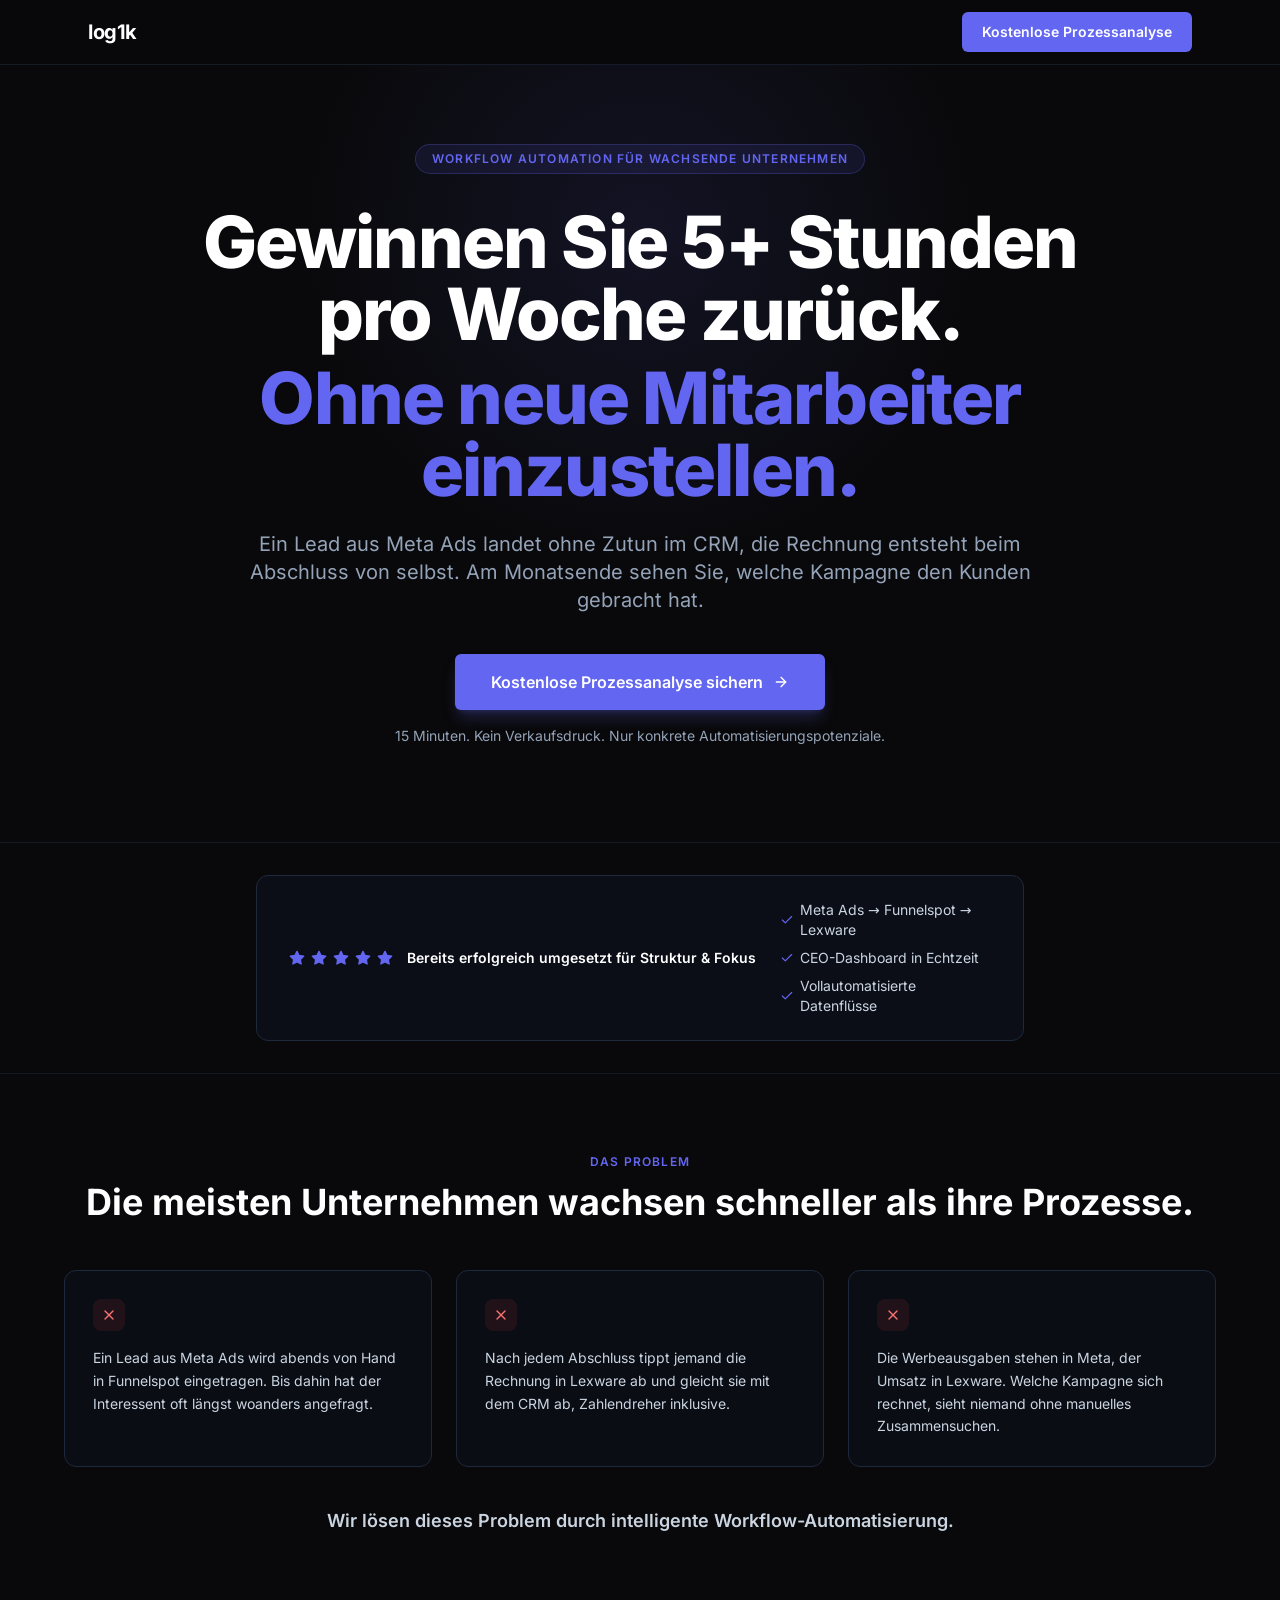
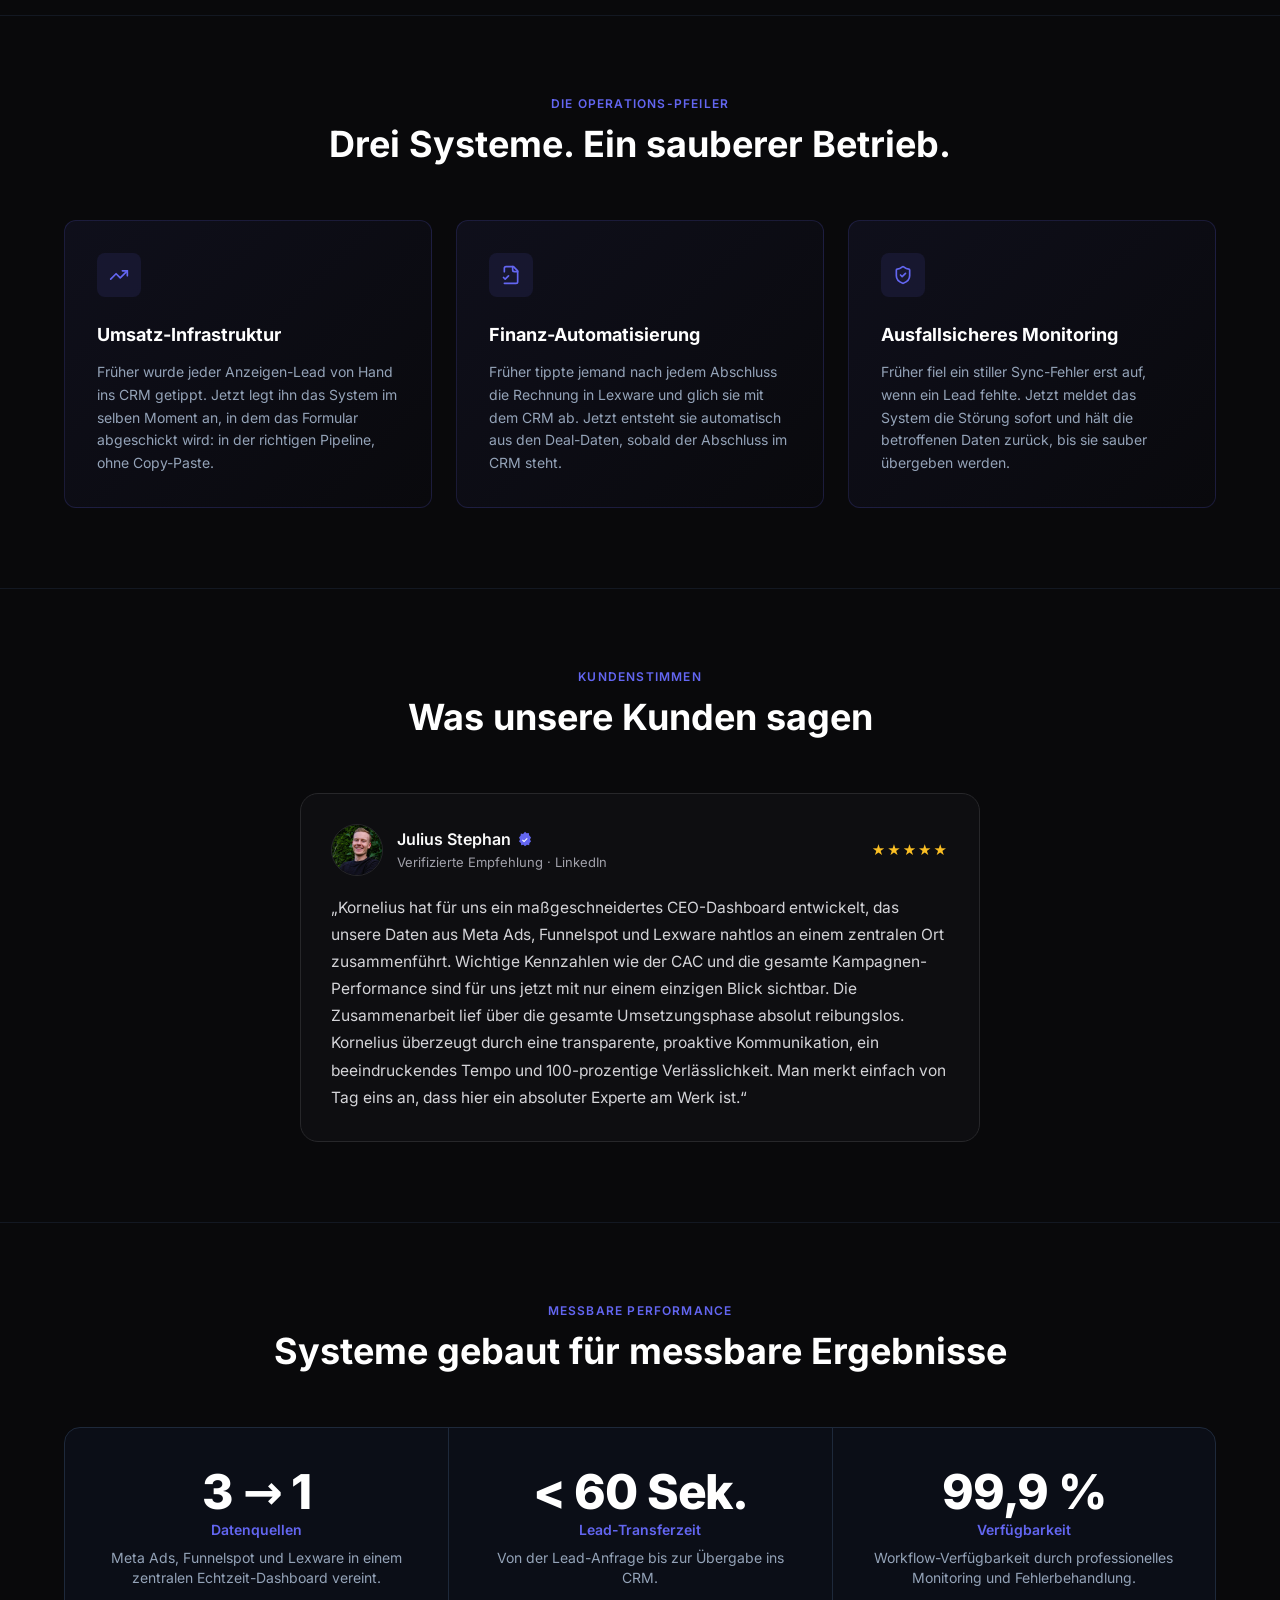
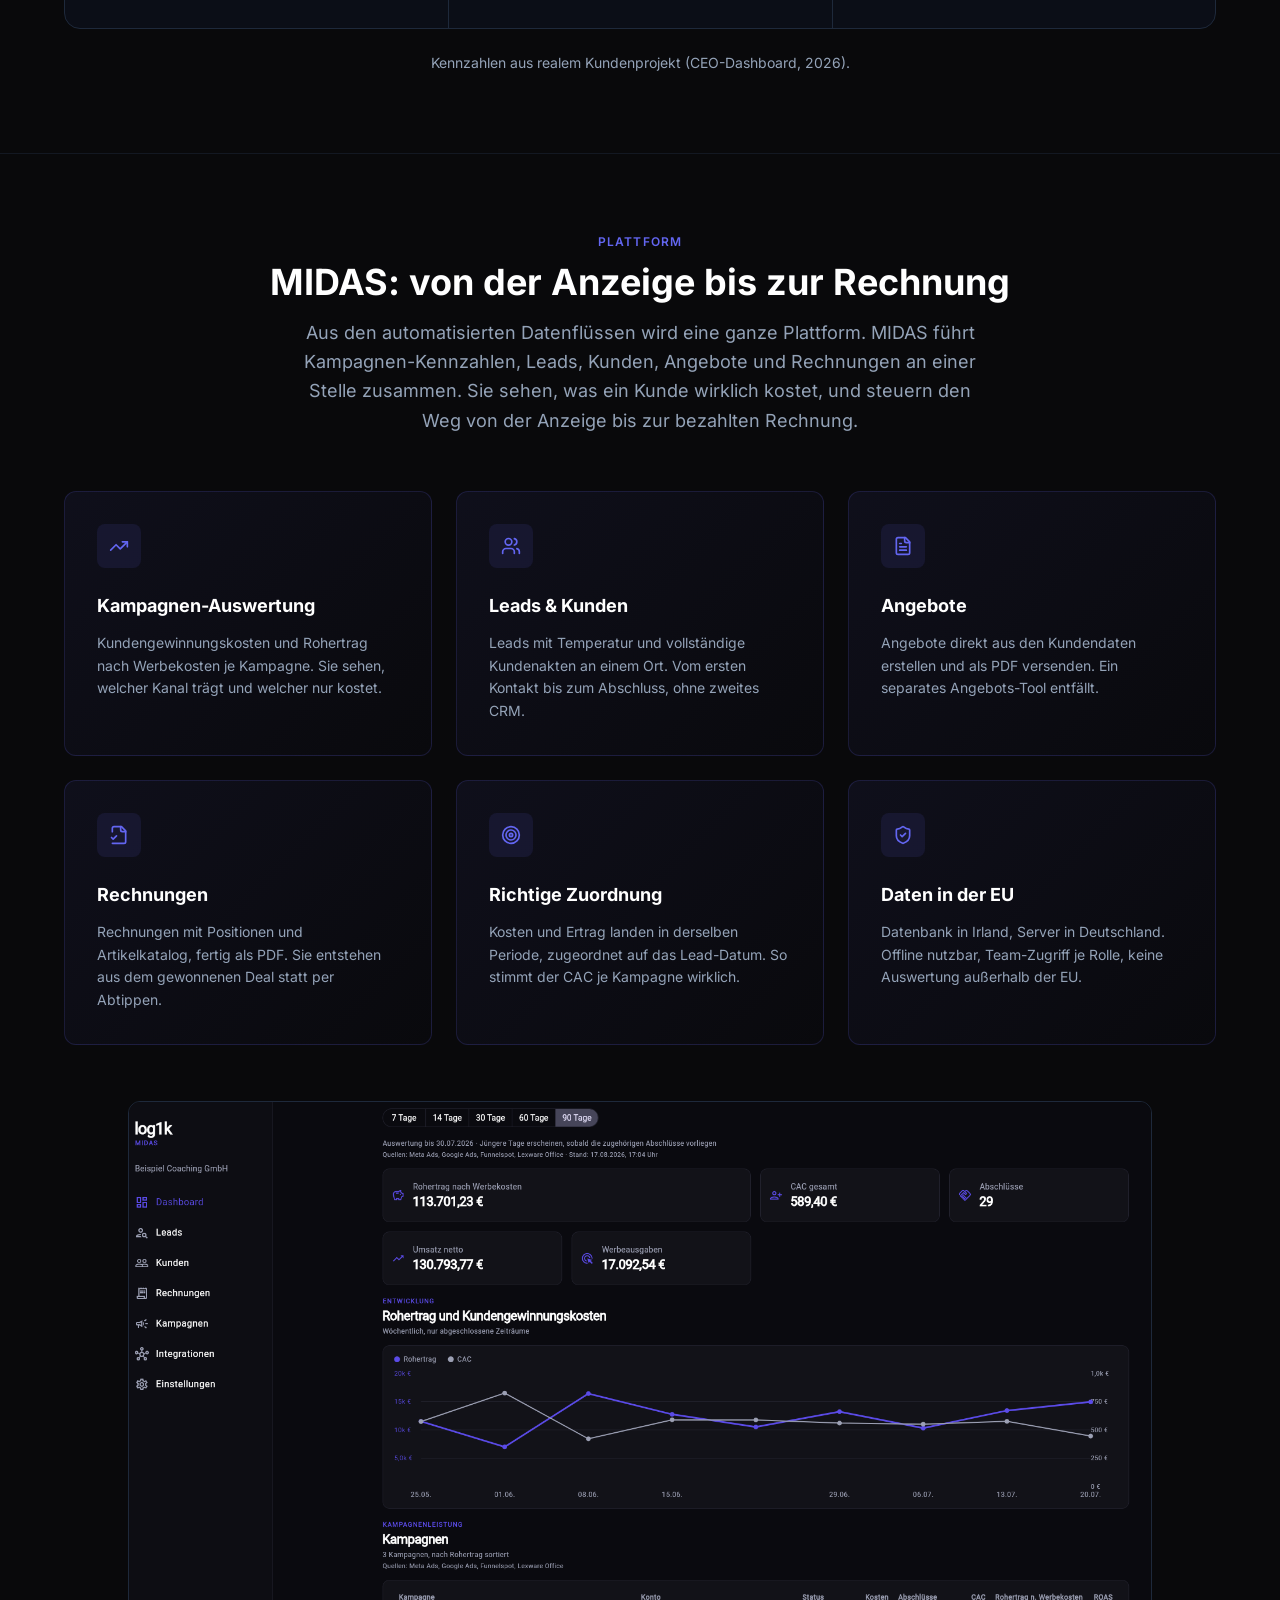
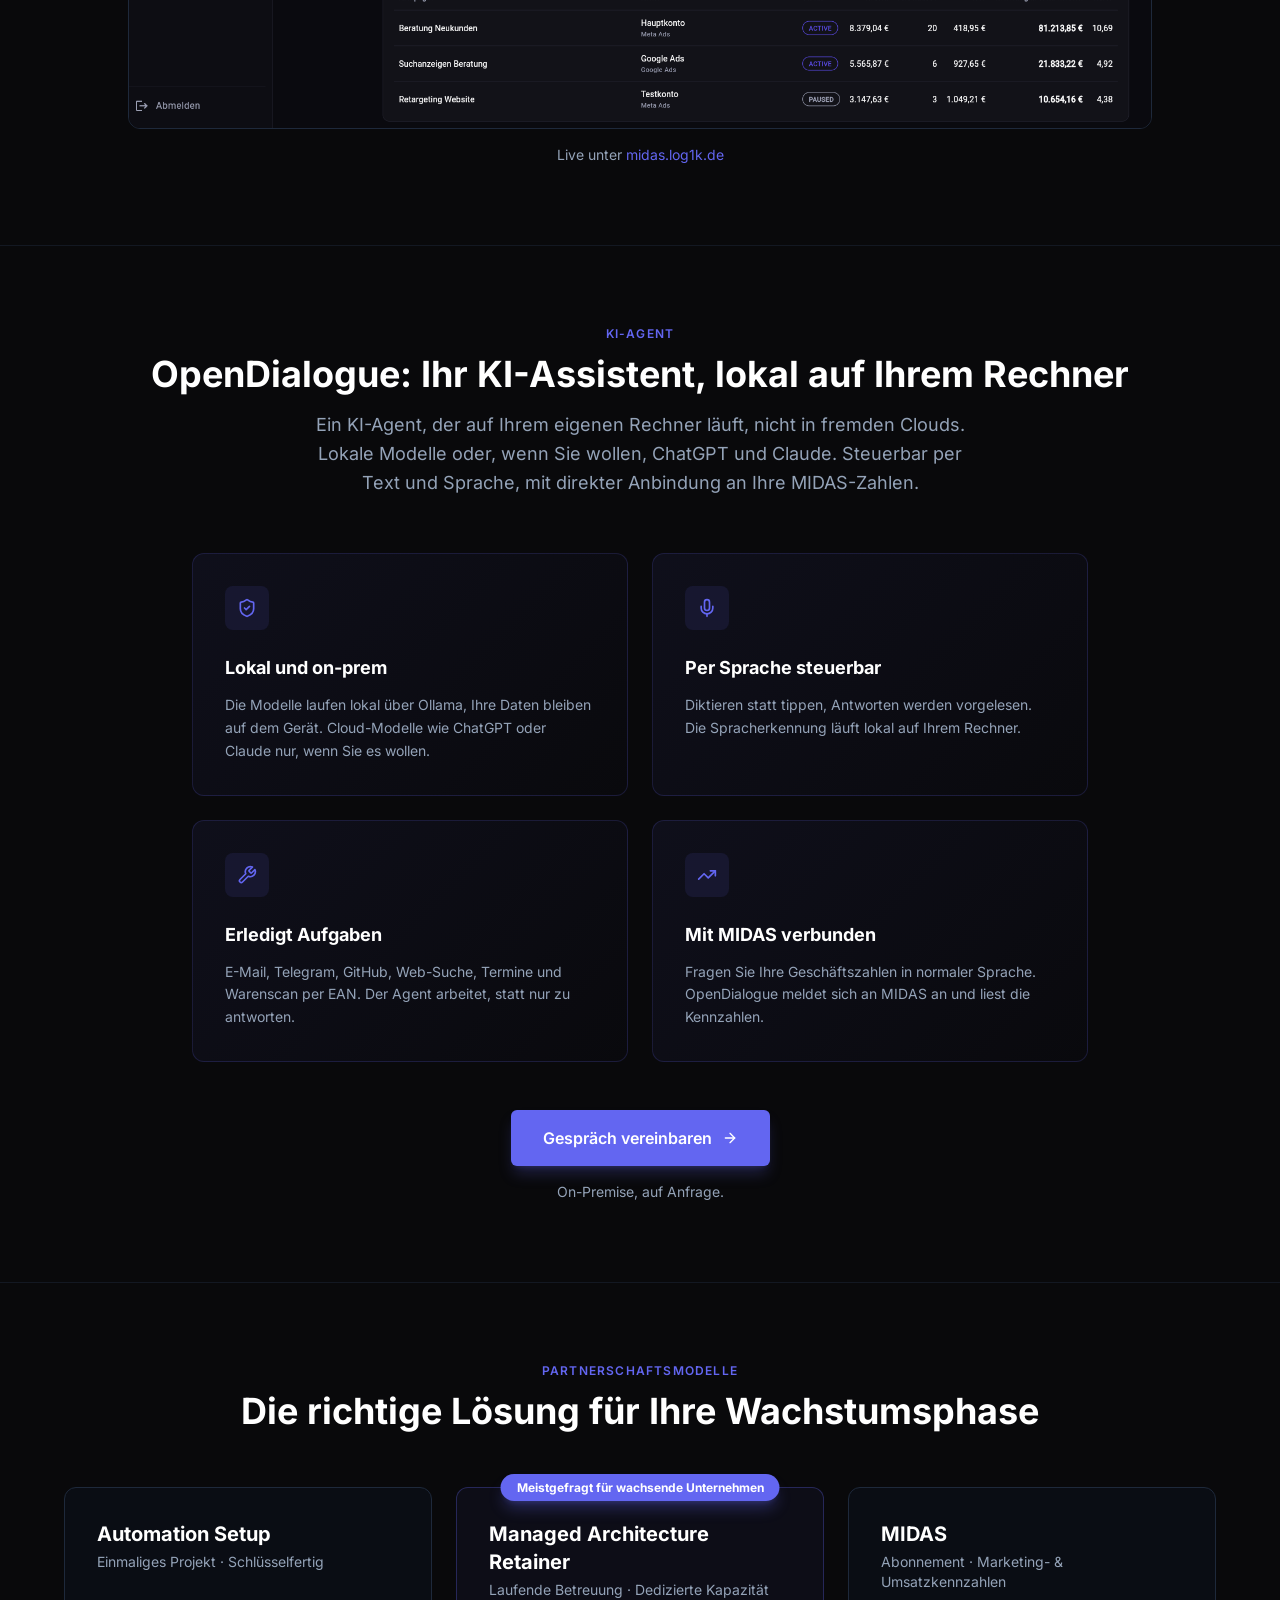
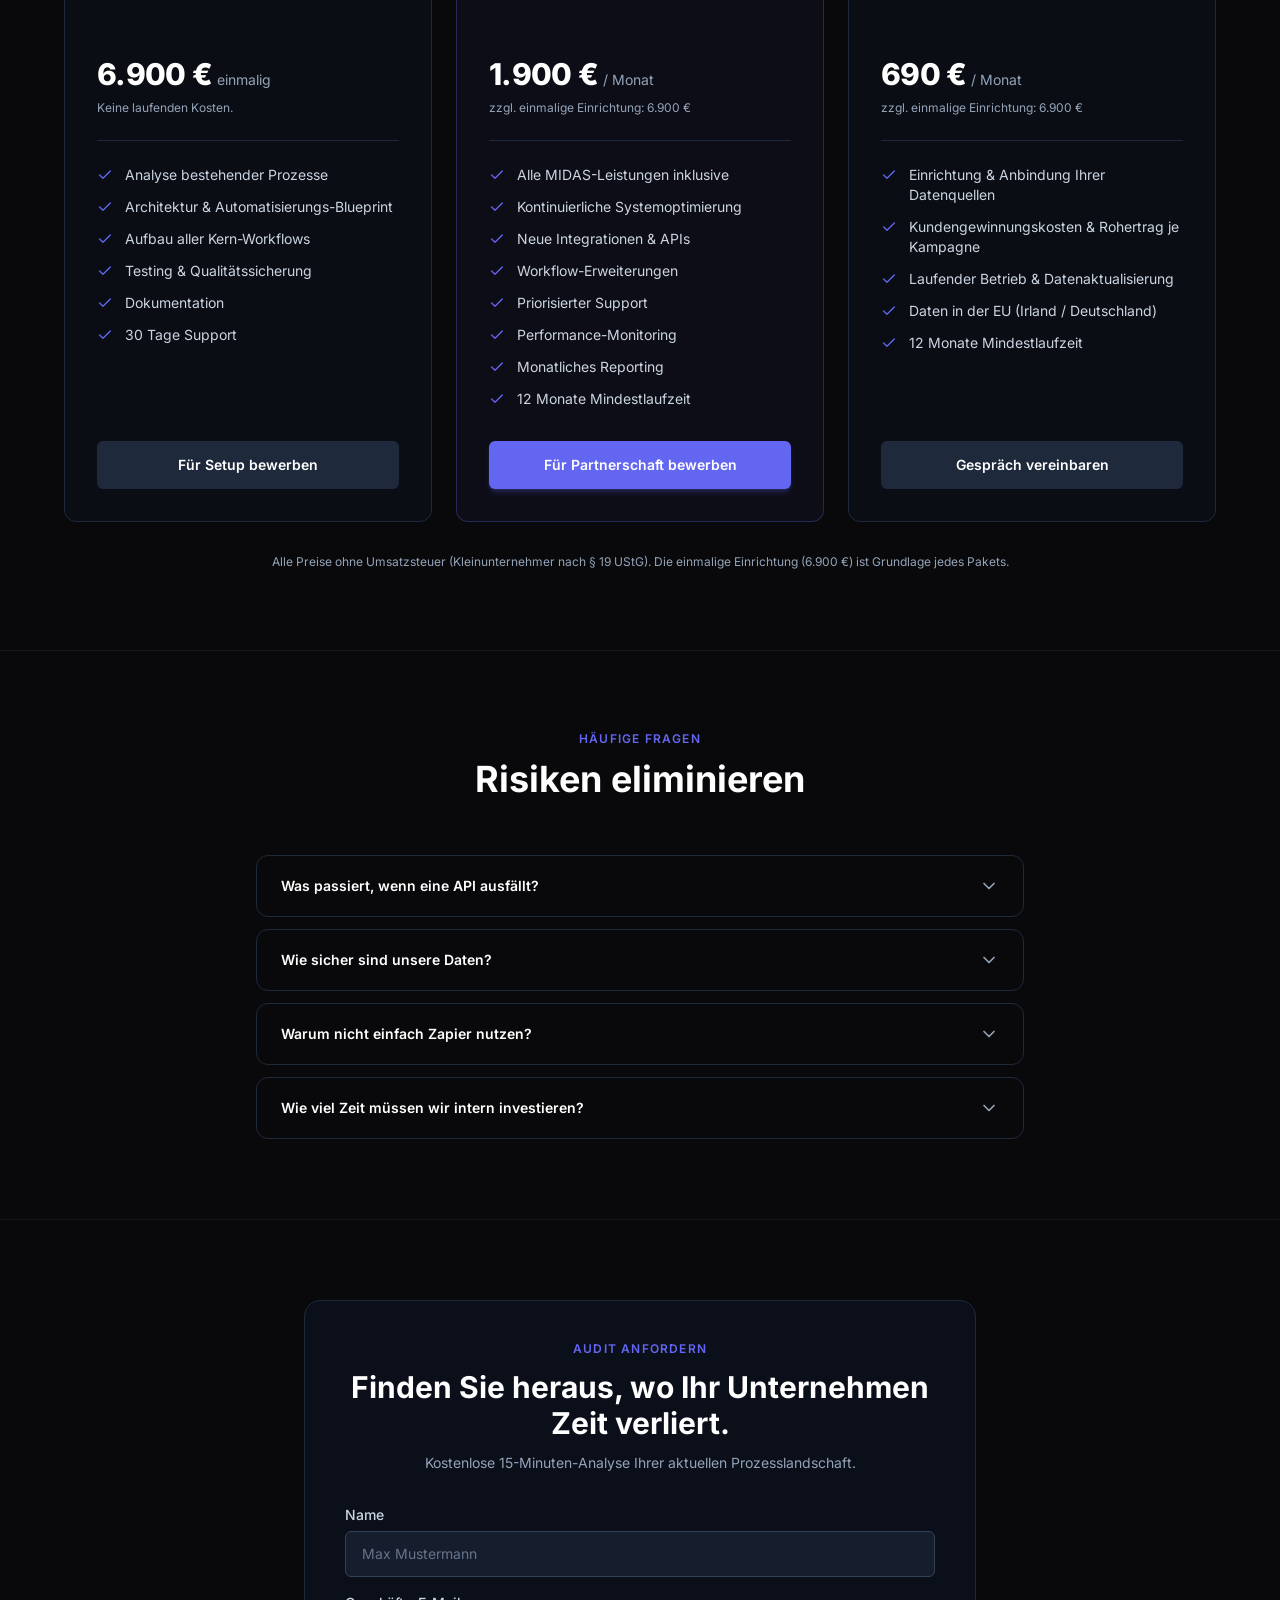
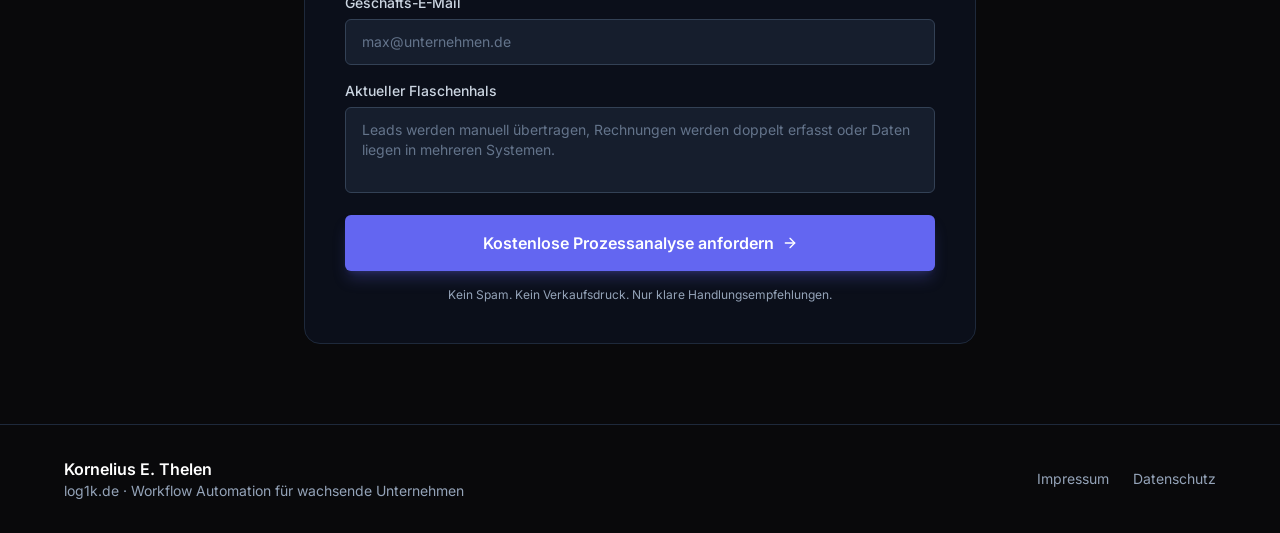
==== index.html @ 6b3be53e "Reframe MIDAS as full platform (6 features) + add OpenDialogue section; cache bust v3 Co-Authored-By" ====
<!DOCTYPE html>
<html lang="de">
<head>
  <meta charset="UTF-8">
  <meta name="viewport" content="width=device-width, initial-scale=1.0">
  <title>log1k: Workflow-Automatisierung für wachsende Unternehmen | Kornelius E. Thelen</title>
  <meta name="description" content="Wir automatisieren Ihre Vertriebs-, Verwaltungs- und Finanzprozesse. Leads schneller bearbeiten, Rechnungen automatisch erstellen, manuelle Aufgaben eliminieren.">
  <meta name="robots" content="index, follow">
  <link rel="canonical" href="https://log1k.de">
  <meta property="og:title" content="log1k: Gewinnen Sie 5+ Stunden pro Woche zurück">
  <meta property="og:description" content="Wir automatisieren Ihre Vertriebs-, Verwaltungs- und Finanzprozesse. Ohne neue Mitarbeiter einzustellen.">
  <meta property="og:type" content="website">
  <meta property="og:url" content="https://log1k.de">
  <meta property="og:image" content="https://log1k.de/og-image.jpg">
  <meta property="og:image:width" content="1200">
  <meta property="og:image:height" content="630">
  <meta property="og:image:type" content="image/jpeg">
  <link rel="stylesheet" href="/fonts/fonts.css">
  <link rel="stylesheet" href="/tw.css?v=3">
  <script>
    // Minimal self-hosted icon renderer (replaces external Lucide CDN).
    // Only the icons actually used on this page are included.
    (function () {
      var ICONS = {
        'arrow-right': '<path d="M5 12h14"/><path d="m12 5 7 7-7 7"/>',
        'trending-up': '<polyline points="22 7 13.5 15.5 8.5 10.5 2 17"/><polyline points="16 7 22 7 22 13"/>',
        'file-check-2': '<path d="M4 22h14a2 2 0 0 0 2-2V7l-5-5H6a2 2 0 0 0-2 2v4"/><path d="M14 2v4a2 2 0 0 0 2 2h4"/><path d="m3 15 2 2 4-4"/>',
        'shield-check': '<path d="M20 13c0 5-3.5 7.5-7.66 8.95a1 1 0 0 1-.67-.01C7.5 20.5 4 18 4 13V6a1 1 0 0 1 1-1c2 0 4.5-1.2 6.24-2.72a1.17 1.17 0 0 1 1.52 0C14.51 3.81 17 5 19 5a1 1 0 0 1 1 1z"/><path d="m9 12 2 2 4-4"/>',
        'star': '<polygon points="12 2 15.09 8.26 22 9.27 17 14.14 18.18 21.02 12 17.77 5.82 21.02 7 14.14 2 9.27 8.91 8.26 12 2"/>',
        'check': '<path d="M20 6 9 17l-5-5"/>',
        'chevron-down': '<path d="m6 9 6 6 6-6"/>',
        'x': '<path d="M18 6 6 18"/><path d="m6 6 12 12"/>',
        'target': '<circle cx="12" cy="12" r="10"/><circle cx="12" cy="12" r="6"/><circle cx="12" cy="12" r="2"/>',
        'users': '<path d="M16 21v-2a4 4 0 0 0-4-4H6a4 4 0 0 0-4 4v2"/><circle cx="9" cy="7" r="4"/><path d="M22 21v-2a4 4 0 0 0-3-3.87"/><path d="M16 3.13a4 4 0 0 1 0 7.75"/>',
        'file-text': '<path d="M15 2H6a2 2 0 0 0-2 2v16a2 2 0 0 0 2 2h12a2 2 0 0 0 2-2V7Z"/><path d="M14 2v4a2 2 0 0 0 2 2h4"/><path d="M16 13H8"/><path d="M16 17H8"/><path d="M10 9H8"/>',
        'mic': '<path d="M12 2a3 3 0 0 0-3 3v7a3 3 0 0 0 6 0V5a3 3 0 0 0-3-3Z"/><path d="M19 10v2a7 7 0 0 1-14 0v-2"/><line x1="12" x2="12" y1="19" y2="22"/>',
        'wrench': '<path d="M14.7 6.3a1 1 0 0 0 0 1.4l1.6 1.6a1 1 0 0 0 1.4 0l3.77-3.77a6 6 0 0 1-7.94 7.94l-6.91 6.91a2.12 2.12 0 0 1-3-3l6.91-6.91a6 6 0 0 1 7.94-7.94l-3.76 3.76z"/>'
      };
      function render(root) {
        (root || document).querySelectorAll('[data-lucide]').forEach(function (el) {
          var name = el.getAttribute('data-lucide');
          if (!ICONS[name]) return;
          var svg = document.createElementNS('http://www.w3.org/2000/svg', 'svg');
          svg.setAttribute('viewBox', '0 0 24 24');
          svg.setAttribute('fill', 'none');
          svg.setAttribute('stroke', 'currentColor');
          svg.setAttribute('stroke-width', '2');
          svg.setAttribute('stroke-linecap', 'round');
          svg.setAttribute('stroke-linejoin', 'round');
          svg.setAttribute('aria-hidden', 'true');
          if (el.getAttribute('class')) svg.setAttribute('class', el.getAttribute('class'));
          svg.innerHTML = ICONS[name];
          el.parentNode.replaceChild(svg, el);
        });
      }
      window.lucide = { createIcons: function () { render(document); } };
    })();
  </script>
  <style>
    body { font-family: 'Inter', system-ui, sans-serif; }
    .nav-blur {
      backdrop-filter: blur(14px);
      -webkit-backdrop-filter: blur(14px);
      background: rgba(9, 9, 11, 0.88);
    }
    .gradient-card {
      background: linear-gradient(135deg, rgba(99,102,241,0.07) 0%, rgba(99,102,241,0.01) 100%);
      border: 1px solid rgba(99,102,241,0.18);
    }
    .gradient-card:hover { border-color: rgba(99,102,241,0.35); }
    .accordion-content { max-height: 0; overflow: hidden; transition: max-height 0.32s ease; }
    .accordion-content.open { max-height: 400px; }
    .accordion-chevron { transition: transform 0.32s ease; }
    .accordion-chevron.rotated { transform: rotate(180deg); }
    input:focus, textarea:focus {
      outline: none;
      border-color: #6366f1;
      box-shadow: 0 0 0 2px rgba(99,102,241,0.15);
    }
    .ts-card{max-width:680px;margin:0 auto;background:#0e0e11;border:1px solid #27272a;border-radius:18px;padding:30px;}
    .ts-top{display:flex;align-items:center;gap:14px;margin-bottom:18px;}
    .ts-avatar{width:52px;height:52px;border-radius:50%;object-fit:cover;border:1px solid #27272a;}
    .ts-name{display:flex;align-items:center;gap:6px;font-weight:600;color:#fafafa;font-size:16px;}
    .ts-verified{flex-shrink:0;}
    .ts-role{color:#a1a1aa;font-size:13px;margin-top:2px;}
    .ts-stars{margin-left:auto;color:#fbbf24;letter-spacing:2px;font-size:15px;}
    .ts-quote{color:#d4d4d8;font-size:15.5px;line-height:1.75;margin:0;}
    .hero-glow {
      position: absolute;
      width: 700px;
      height: 700px;
      background: radial-gradient(circle, rgba(99,102,241,0.11) 0%, transparent 70%);
      pointer-events: none;
      left: 50%;
      transform: translateX(-50%);
      top: -120px;
    }
  </style>
</head>
<body class="bg-zinc-950 text-white antialiased">

  <!-- NAV -->
  <header class="fixed top-0 left-0 right-0 z-50 nav-blur border-b border-slate-800/60">
    <div class="max-w-6xl mx-auto px-6 h-16 flex items-center justify-between">
      <a href="/" class="text-white font-bold text-xl tracking-tight hover:opacity-80 transition-opacity">log1k</a>
      <a href="#audit" class="bg-brand hover:bg-brand-dark text-white text-sm font-semibold px-5 py-2.5 rounded-md transition-colors duration-200">
        Kostenlose Prozessanalyse
      </a>
    </div>
  </header>

  <main>
  <!-- HERO -->
  <section class="relative pt-36 pb-24 px-6 overflow-hidden">
    <div class="hero-glow"></div>
    <div class="relative max-w-4xl mx-auto text-center">
      <div class="inline-flex items-center gap-2 bg-brand/10 border border-brand/25 text-brand text-xs font-semibold px-4 py-1.5 rounded-full mb-8 tracking-widest uppercase">
        Workflow Automation f&uuml;r wachsende Unternehmen
      </div>
      <h1 class="text-5xl md:text-6xl lg:text-7xl font-extrabold leading-[1.15] tracking-tight text-balance mb-6">
        Gewinnen Sie 5+ Stunden pro Woche zur&uuml;ck.
        <span class="block text-brand mt-3">Ohne neue Mitarbeiter einzustellen.</span>
      </h1>
      <p class="text-slate-400 text-lg md:text-xl leading-relaxed max-w-[65ch] mx-auto mb-10">
        Ein Lead aus Meta Ads landet ohne Zutun im CRM, die Rechnung entsteht beim Abschluss von selbst. Am Monatsende sehen Sie, welche Kampagne den Kunden gebracht hat.
      </p>
      <a href="#audit" class="inline-flex items-center gap-2.5 bg-brand hover:bg-brand-dark text-white font-semibold px-9 py-4 rounded-md transition-colors duration-200 text-base shadow-lg shadow-brand/25">
        Kostenlose Prozessanalyse sichern
        <i data-lucide="arrow-right" class="w-4 h-4"></i>
      </a>
      <p class="text-slate-400 text-sm mt-4">15 Minuten. Kein Verkaufsdruck. Nur konkrete Automatisierungspotenziale.</p>
    </div>
  </section>

  <!-- TRUST BLOCK -->
  <section class="py-8 px-6 border-t border-slate-800/50">
    <div class="max-w-3xl mx-auto">
      <div class="bg-slate-900/40 border border-slate-800 rounded-xl px-8 py-6 flex flex-col md:flex-row items-start md:items-center gap-6">
        <div class="flex items-center gap-1.5 shrink-0">
          <i data-lucide="star" class="w-4 h-4 fill-brand text-brand"></i>
          <i data-lucide="star" class="w-4 h-4 fill-brand text-brand"></i>
          <i data-lucide="star" class="w-4 h-4 fill-brand text-brand"></i>
          <i data-lucide="star" class="w-4 h-4 fill-brand text-brand"></i>
          <i data-lucide="star" class="w-4 h-4 fill-brand text-brand"></i>
          <span class="text-white font-semibold text-sm ml-2">Bereits erfolgreich umgesetzt f&uuml;r Struktur &amp; Fokus</span>
        </div>
        <div class="flex flex-wrap gap-x-6 gap-y-2">
          <span class="text-slate-300 text-sm flex items-center gap-1.5"><i data-lucide="check" class="w-3.5 h-3.5 text-brand shrink-0"></i>Meta Ads &rarr; Funnelspot &rarr; Lexware</span>
          <span class="text-slate-300 text-sm flex items-center gap-1.5"><i data-lucide="check" class="w-3.5 h-3.5 text-brand shrink-0"></i>CEO-Dashboard in Echtzeit</span>
          <span class="text-slate-300 text-sm flex items-center gap-1.5"><i data-lucide="check" class="w-3.5 h-3.5 text-brand shrink-0"></i>Vollautomatisierte Datenfl&uuml;sse</span>
        </div>
      </div>
    </div>
  </section>

  <!-- PROBLEM -->
  <section class="py-20 px-6 border-t border-slate-800/50">
    <div class="max-w-6xl mx-auto">
      <div class="text-center mb-12">
        <p class="text-brand text-xs font-semibold tracking-widest uppercase mb-3">Das Problem</p>
        <h2 class="text-3xl md:text-4xl font-bold">Die meisten Unternehmen wachsen schneller als ihre Prozesse.</h2>
      </div>
      <div class="grid md:grid-cols-3 gap-6 mb-10">
        <div class="bg-slate-900/30 border border-slate-800 rounded-xl p-7 flex flex-col gap-4">
          <div class="w-8 h-8 bg-red-500/10 rounded-lg flex items-center justify-center shrink-0">
            <i data-lucide="x" class="w-4 h-4 text-red-400"></i>
          </div>
          <p class="text-slate-300 text-sm leading-relaxed">Ein Lead aus Meta Ads wird abends von Hand in Funnelspot eingetragen. Bis dahin hat der Interessent oft l&auml;ngst woanders angefragt.</p>
        </div>
        <div class="bg-slate-900/30 border border-slate-800 rounded-xl p-7 flex flex-col gap-4">
          <div class="w-8 h-8 bg-red-500/10 rounded-lg flex items-center justify-center shrink-0">
            <i data-lucide="x" class="w-4 h-4 text-red-400"></i>
          </div>
          <p class="text-slate-300 text-sm leading-relaxed">Nach jedem Abschluss tippt jemand die Rechnung in Lexware ab und gleicht sie mit dem CRM ab, Zahlendreher inklusive.</p>
        </div>
        <div class="bg-slate-900/30 border border-slate-800 rounded-xl p-7 flex flex-col gap-4">
          <div class="w-8 h-8 bg-red-500/10 rounded-lg flex items-center justify-center shrink-0">
            <i data-lucide="x" class="w-4 h-4 text-red-400"></i>
          </div>
          <p class="text-slate-300 text-sm leading-relaxed">Die Werbeausgaben stehen in Meta, der Umsatz in Lexware. Welche Kampagne sich rechnet, sieht niemand ohne manuelles Zusammensuchen.</p>
        </div>
      </div>
      <p class="text-center text-slate-300 font-semibold text-lg">Wir l&ouml;sen dieses Problem durch intelligente Workflow-Automatisierung.</p>
    </div>
  </section>

  <!-- FEATURES -->
  <section class="py-20 px-6 border-t border-slate-800/50">
    <div class="max-w-6xl mx-auto">
      <div class="text-center mb-14">
        <p class="text-brand text-xs font-semibold tracking-widest uppercase mb-3">Die Operations-Pfeiler</p>
        <h2 class="text-3xl md:text-4xl font-bold">Drei Systeme. Ein sauberer Betrieb.</h2>
      </div>
      <div class="grid md:grid-cols-3 gap-6">
        <div class="gradient-card rounded-xl p-8 transition-colors duration-300">
          <div class="w-11 h-11 bg-brand/10 rounded-lg flex items-center justify-center mb-6">
            <i data-lucide="trending-up" class="w-5 h-5 text-brand"></i>
          </div>
          <h3 class="text-white font-bold text-lg mb-3">Umsatz-Infrastruktur</h3>
          <p class="text-slate-400 leading-relaxed text-sm">
            Fr&uuml;her wurde jeder Anzeigen-Lead von Hand ins CRM getippt. Jetzt legt ihn das System im selben Moment an, in dem das Formular abgeschickt wird: in der richtigen Pipeline, ohne Copy-Paste.
          </p>
        </div>
        <div class="gradient-card rounded-xl p-8 transition-colors duration-300">
          <div class="w-11 h-11 bg-brand/10 rounded-lg flex items-center justify-center mb-6">
            <i data-lucide="file-check-2" class="w-5 h-5 text-brand"></i>
          </div>
          <h3 class="text-white font-bold text-lg mb-3">Finanz-Automatisierung</h3>
          <p class="text-slate-400 leading-relaxed text-sm">
            Fr&uuml;her tippte jemand nach jedem Abschluss die Rechnung in Lexware und glich sie mit dem CRM ab. Jetzt entsteht sie automatisch aus den Deal-Daten, sobald der Abschluss im CRM steht.
          </p>
        </div>
        <div class="gradient-card rounded-xl p-8 transition-colors duration-300">
          <div class="w-11 h-11 bg-brand/10 rounded-lg flex items-center justify-center mb-6">
            <i data-lucide="shield-check" class="w-5 h-5 text-brand"></i>
          </div>
          <h3 class="text-white font-bold text-lg mb-3">Ausfallsicheres Monitoring</h3>
          <p class="text-slate-400 leading-relaxed text-sm">
            Fr&uuml;her fiel ein stiller Sync-Fehler erst auf, wenn ein Lead fehlte. Jetzt meldet das System die St&ouml;rung sofort und h&auml;lt die betroffenen Daten zur&uuml;ck, bis sie sauber &uuml;bergeben werden.
          </p>
        </div>
      </div>
    </div>
  </section>

  <!-- TESTIMONIAL -->
  <section class="py-20 px-6 border-t border-slate-800/50">
    <div class="max-w-4xl mx-auto">
      <div class="text-center mb-14">
        <p class="text-brand text-xs font-semibold tracking-widest uppercase mb-3">Kundenstimmen</p>
        <h2 class="text-3xl md:text-4xl font-bold">Was unsere Kunden sagen</h2>
      </div>
      <div class="ts-card">
        <div class="ts-top">
          <img class="ts-avatar" src="assets/images/julius-stephan.jpg" alt="Julius Stephan">
          <div>
            <div class="ts-name">
              Julius Stephan
              <svg class="ts-verified" viewBox="0 0 24 24" width="16" height="16"><path fill="#6366f1" d="M12 1l2.4 2.4 3.3-.5.5 3.3L21 9.6l-1.5 3 1.5 3-2.3 2.4-.5 3.3-3.3-.5L12 23l-2.4-2.2-3.3.5-.5-3.3L3 15.6l1.5-3L3 9.6l2.3-2.4.5-3.3 3.3.5z"/><path fill="#fff" d="M10.6 14.6l-2-2-1.1 1.1 3.1 3.1 5.3-5.3-1.1-1.1z"/></svg>
            </div>
            <div class="ts-role">Verifizierte Empfehlung &middot; LinkedIn</div>
          </div>
          <div class="ts-stars">&#9733;&#9733;&#9733;&#9733;&#9733;</div>
        </div>
        <p class="ts-quote">
          &bdquo;Kornelius hat f&uuml;r uns ein ma&szlig;geschneidertes CEO-Dashboard entwickelt, das unsere Daten aus
          Meta Ads, Funnelspot und Lexware nahtlos an einem zentralen Ort zusammenf&uuml;hrt. Wichtige
          Kennzahlen wie der CAC und die gesamte Kampagnen-Performance sind f&uuml;r uns jetzt mit nur einem
          einzigen Blick sichtbar. Die Zusammenarbeit lief &uuml;ber die gesamte Umsetzungsphase absolut
          reibungslos. Kornelius &uuml;berzeugt durch eine transparente, proaktive Kommunikation, ein
          beeindruckendes Tempo und 100-prozentige Verl&auml;sslichkeit. Man merkt einfach von Tag eins an,
          dass hier ein absoluter Experte am Werk ist.&ldquo;
        </p>
      </div>
    </div>
  </section>

  <!-- METRICS -->
  <section class="py-20 px-6 border-t border-slate-800/50">
    <div class="max-w-6xl mx-auto">
      <div class="text-center mb-14">
        <p class="text-brand text-xs font-semibold tracking-widest uppercase mb-3">Messbare Performance</p>
        <h2 class="text-3xl md:text-4xl font-bold">Systeme gebaut f&uuml;r messbare Ergebnisse</h2>
      </div>
      <div class="bg-slate-900/40 border border-slate-800 rounded-2xl grid md:grid-cols-3 divide-y md:divide-y-0 md:divide-x divide-slate-800">
        <div class="px-10 py-10 text-center">
          <p class="text-5xl font-extrabold text-white mb-1 tracking-tight">3 &rarr; 1</p>
          <p class="text-brand font-semibold text-sm mb-2">Datenquellen</p>
          <p class="text-slate-400 text-sm">Meta Ads, Funnelspot und Lexware in einem zentralen Echtzeit-Dashboard vereint.</p>
        </div>
        <div class="px-10 py-10 text-center">
          <p class="text-5xl font-extrabold text-white mb-1 tracking-tight">&lt; 60 Sek.</p>
          <p class="text-brand font-semibold text-sm mb-2">Lead-Transferzeit</p>
          <p class="text-slate-400 text-sm">Von der Lead-Anfrage bis zur &Uuml;bergabe ins CRM.</p>
        </div>
        <div class="px-10 py-10 text-center">
          <p class="text-5xl font-extrabold text-white mb-1 tracking-tight">99,9 %</p>
          <p class="text-brand font-semibold text-sm mb-2">Verf&uuml;gbarkeit</p>
          <p class="text-slate-400 text-sm">Workflow-Verf&uuml;gbarkeit durch professionelles Monitoring und Fehlerbehandlung.</p>
        </div>
      </div>
      <p class="text-center text-slate-400 text-sm mt-6">Kennzahlen aus realem Kundenprojekt (CEO-Dashboard, 2026).</p>
    </div>
  </section>

  <!-- MIDAS -->
  <section id="midas" class="py-20 px-6 border-t border-slate-800/50">
    <div class="max-w-6xl mx-auto">
      <div class="text-center mb-14">
        <p class="text-brand text-xs font-semibold tracking-widest uppercase mb-3">Plattform</p>
        <h2 class="text-3xl md:text-4xl font-bold mb-4">MIDAS: von der Anzeige bis zur Rechnung</h2>
        <p class="text-slate-400 text-lg leading-relaxed max-w-2xl mx-auto">
          Aus den automatisierten Datenfl&uuml;ssen wird eine ganze Plattform. MIDAS f&uuml;hrt Kampagnen-Kennzahlen, Leads, Kunden, Angebote und Rechnungen an einer Stelle zusammen. Sie sehen, was ein Kunde wirklich kostet, und steuern den Weg von der Anzeige bis zur bezahlten Rechnung.
        </p>
      </div>

      <div class="grid md:grid-cols-3 gap-6 mb-14">
        <div class="gradient-card rounded-xl p-8 transition-colors duration-300">
          <div class="w-11 h-11 bg-brand/10 rounded-lg flex items-center justify-center mb-6">
            <i data-lucide="trending-up" class="w-5 h-5 text-brand"></i>
          </div>
          <h3 class="text-white font-bold text-lg mb-3">Kampagnen-Auswertung</h3>
          <p class="text-slate-400 leading-relaxed text-sm">
            Kundengewinnungskosten und Rohertrag nach Werbekosten je Kampagne. Sie sehen, welcher Kanal tr&auml;gt und welcher nur kostet.
          </p>
        </div>
        <div class="gradient-card rounded-xl p-8 transition-colors duration-300">
          <div class="w-11 h-11 bg-brand/10 rounded-lg flex items-center justify-center mb-6">
            <i data-lucide="users" class="w-5 h-5 text-brand"></i>
          </div>
          <h3 class="text-white font-bold text-lg mb-3">Leads &amp; Kunden</h3>
          <p class="text-slate-400 leading-relaxed text-sm">
            Leads mit Temperatur und vollst&auml;ndige Kundenakten an einem Ort. Vom ersten Kontakt bis zum Abschluss, ohne zweites CRM.
          </p>
        </div>
        <div class="gradient-card rounded-xl p-8 transition-colors duration-300">
          <div class="w-11 h-11 bg-brand/10 rounded-lg flex items-center justify-center mb-6">
            <i data-lucide="file-text" class="w-5 h-5 text-brand"></i>
          </div>
          <h3 class="text-white font-bold text-lg mb-3">Angebote</h3>
          <p class="text-slate-400 leading-relaxed text-sm">
            Angebote direkt aus den Kundendaten erstellen und als PDF versenden. Ein separates Angebots-Tool entf&auml;llt.
          </p>
        </div>
        <div class="gradient-card rounded-xl p-8 transition-colors duration-300">
          <div class="w-11 h-11 bg-brand/10 rounded-lg flex items-center justify-center mb-6">
            <i data-lucide="file-check-2" class="w-5 h-5 text-brand"></i>
          </div>
          <h3 class="text-white font-bold text-lg mb-3">Rechnungen</h3>
          <p class="text-slate-400 leading-relaxed text-sm">
            Rechnungen mit Positionen und Artikelkatalog, fertig als PDF. Sie entstehen aus dem gewonnenen Deal statt per Abtippen.
          </p>
        </div>
        <div class="gradient-card rounded-xl p-8 transition-colors duration-300">
          <div class="w-11 h-11 bg-brand/10 rounded-lg flex items-center justify-center mb-6">
            <i data-lucide="target" class="w-5 h-5 text-brand"></i>
          </div>
          <h3 class="text-white font-bold text-lg mb-3">Richtige Zuordnung</h3>
          <p class="text-slate-400 leading-relaxed text-sm">
            Kosten und Ertrag landen in derselben Periode, zugeordnet auf das Lead-Datum. So stimmt der CAC je Kampagne wirklich.
          </p>
        </div>
        <div class="gradient-card rounded-xl p-8 transition-colors duration-300">
          <div class="w-11 h-11 bg-brand/10 rounded-lg flex items-center justify-center mb-6">
            <i data-lucide="shield-check" class="w-5 h-5 text-brand"></i>
          </div>
          <h3 class="text-white font-bold text-lg mb-3">Daten in der EU</h3>
          <p class="text-slate-400 leading-relaxed text-sm">
            Datenbank in Irland, Server in Deutschland. Offline nutzbar, Team-Zugriff je Rolle, keine Auswertung au&szlig;erhalb der EU.
          </p>
        </div>
      </div>

      <!-- DASHBOARD-SCREENSHOT: Datei unter assets/images/midas-dashboard.png ablegen.
           Solange die Datei fehlt, blendet onerror das Bild aus und zeigt den Platzhalter (#midas-ph). -->
      <figure class="max-w-5xl mx-auto">
        <img src="assets/images/midas-dashboard.png"
             alt="MIDAS Dashboard: Rohertrag nach Werbekosten, CAC und Kampagnenleistung je Kanal an einer zentralen Stelle"
             width="1752" height="1073"
             class="w-full h-auto block rounded-xl border border-slate-800"
             loading="lazy" decoding="async"
             onerror="this.style.display='none';var p=document.getElementById('midas-ph');if(p){p.style.display='flex';}">
        <div id="midas-ph" class="rounded-xl border border-slate-800 bg-slate-900/40 flex-col items-center justify-center text-center px-6" style="display:none;aspect-ratio:16/9;">
          <div class="w-12 h-12 bg-brand/10 rounded-lg flex items-center justify-center mb-4">
            <i data-lucide="trending-up" class="w-6 h-6 text-brand"></i>
          </div>
          <p class="text-slate-300 font-semibold">MIDAS Dashboard</p>
          <p class="text-slate-400 text-sm mt-1">Bildschirmfoto folgt</p>
        </div>
        <figcaption class="text-center text-slate-400 text-sm mt-4">Live unter <a href="https://midas.log1k.de" class="text-brand hover:underline">midas.log1k.de</a></figcaption>
      </figure>
    </div>
  </section>

  <!-- OPENDIALOGUE -->
  <section id="opendialogue" class="py-20 px-6 border-t border-slate-800/50">
    <div class="max-w-6xl mx-auto">
      <div class="text-center mb-14">
        <p class="text-brand text-xs font-semibold tracking-widest uppercase mb-3">KI-Agent</p>
        <h2 class="text-3xl md:text-4xl font-bold mb-4">OpenDialogue: Ihr KI-Assistent, lokal auf Ihrem Rechner</h2>
        <p class="text-slate-400 text-lg leading-relaxed max-w-2xl mx-auto">
          Ein KI-Agent, der auf Ihrem eigenen Rechner l&auml;uft, nicht in fremden Clouds. Lokale Modelle oder, wenn Sie wollen, ChatGPT und Claude. Steuerbar per Text und Sprache, mit direkter Anbindung an Ihre MIDAS-Zahlen.
        </p>
      </div>

      <div class="grid md:grid-cols-2 gap-6 mb-12 max-w-4xl mx-auto">
        <div class="gradient-card rounded-xl p-8 transition-colors duration-300">
          <div class="w-11 h-11 bg-brand/10 rounded-lg flex items-center justify-center mb-6">
            <i data-lucide="shield-check" class="w-5 h-5 text-brand"></i>
          </div>
          <h3 class="text-white font-bold text-lg mb-3">Lokal und on-prem</h3>
          <p class="text-slate-400 leading-relaxed text-sm">
            Die Modelle laufen lokal &uuml;ber Ollama, Ihre Daten bleiben auf dem Ger&auml;t. Cloud-Modelle wie ChatGPT oder Claude nur, wenn Sie es wollen.
          </p>
        </div>
        <div class="gradient-card rounded-xl p-8 transition-colors duration-300">
          <div class="w-11 h-11 bg-brand/10 rounded-lg flex items-center justify-center mb-6">
            <i data-lucide="mic" class="w-5 h-5 text-brand"></i>
          </div>
          <h3 class="text-white font-bold text-lg mb-3">Per Sprache steuerbar</h3>
          <p class="text-slate-400 leading-relaxed text-sm">
            Diktieren statt tippen, Antworten werden vorgelesen. Die Spracherkennung l&auml;uft lokal auf Ihrem Rechner.
          </p>
        </div>
        <div class="gradient-card rounded-xl p-8 transition-colors duration-300">
          <div class="w-11 h-11 bg-brand/10 rounded-lg flex items-center justify-center mb-6">
            <i data-lucide="wrench" class="w-5 h-5 text-brand"></i>
          </div>
          <h3 class="text-white font-bold text-lg mb-3">Erledigt Aufgaben</h3>
          <p class="text-slate-400 leading-relaxed text-sm">
            E-Mail, Telegram, GitHub, Web-Suche, Termine und Warenscan per EAN. Der Agent arbeitet, statt nur zu antworten.
          </p>
        </div>
        <div class="gradient-card rounded-xl p-8 transition-colors duration-300">
          <div class="w-11 h-11 bg-brand/10 rounded-lg flex items-center justify-center mb-6">
            <i data-lucide="trending-up" class="w-5 h-5 text-brand"></i>
          </div>
          <h3 class="text-white font-bold text-lg mb-3">Mit MIDAS verbunden</h3>
          <p class="text-slate-400 leading-relaxed text-sm">
            Fragen Sie Ihre Gesch&auml;ftszahlen in normaler Sprache. OpenDialogue meldet sich an MIDAS an und liest die Kennzahlen.
          </p>
        </div>
      </div>

      <div class="text-center">
        <a href="#audit" class="inline-flex items-center gap-2.5 bg-brand hover:bg-brand-dark text-white font-semibold px-8 py-4 rounded-md transition-colors duration-200 text-base shadow-lg shadow-brand/25">
          Gespr&auml;ch vereinbaren
          <i data-lucide="arrow-right" class="w-4 h-4"></i>
        </a>
        <p class="text-slate-400 text-sm mt-4">On-Premise, auf Anfrage.</p>
      </div>
    </div>
  </section>

  <!-- PRICING -->
  <section class="py-20 px-6 border-t border-slate-800/50">
    <div class="max-w-6xl mx-auto">
      <div class="text-center mb-14">
        <p class="text-brand text-xs font-semibold tracking-widest uppercase mb-3">Partnerschaftsmodelle</p>
        <h2 class="text-3xl md:text-4xl font-bold">Die richtige L&ouml;sung f&uuml;r Ihre Wachstumsphase</h2>
      </div>
      <div class="grid md:grid-cols-3 gap-6 max-w-6xl mx-auto">
        <div class="bg-slate-900/30 border border-slate-800 rounded-xl p-8 flex flex-col">
          <div class="mb-6 md:min-h-[7rem]">
            <h3 class="text-white font-bold text-xl mb-1">Automation Setup</h3>
            <p class="text-slate-400 text-sm">Einmaliges Projekt &middot; Schl&uuml;sselfertig</p>
          </div>
          <div class="mb-6 pb-6 border-b border-slate-800">
            <p class="text-white"><span class="text-3xl font-extrabold tracking-tight">6.900 &euro;</span> <span class="text-slate-400 text-sm">einmalig</span></p>
            <p class="text-slate-400 text-xs mt-2">Keine laufenden Kosten.</p>
          </div>
          <ul class="space-y-3 mb-8 flex-1">
            <li class="flex items-start gap-3 text-sm text-slate-300"><i data-lucide="check" class="w-4 h-4 text-brand mt-0.5 shrink-0"></i>Analyse bestehender Prozesse</li>
            <li class="flex items-start gap-3 text-sm text-slate-300"><i data-lucide="check" class="w-4 h-4 text-brand mt-0.5 shrink-0"></i>Architektur &amp; Automatisierungs-Blueprint</li>
            <li class="flex items-start gap-3 text-sm text-slate-300"><i data-lucide="check" class="w-4 h-4 text-brand mt-0.5 shrink-0"></i>Aufbau aller Kern-Workflows</li>
            <li class="flex items-start gap-3 text-sm text-slate-300"><i data-lucide="check" class="w-4 h-4 text-brand mt-0.5 shrink-0"></i>Testing &amp; Qualit&auml;tssicherung</li>
            <li class="flex items-start gap-3 text-sm text-slate-300"><i data-lucide="check" class="w-4 h-4 text-brand mt-0.5 shrink-0"></i>Dokumentation</li>
            <li class="flex items-start gap-3 text-sm text-slate-300"><i data-lucide="check" class="w-4 h-4 text-brand mt-0.5 shrink-0"></i>30 Tage Support</li>
          </ul>
          <a href="#audit" class="block text-center bg-slate-800 hover:bg-slate-700 text-white font-semibold px-6 py-3.5 rounded-md transition-colors duration-200 text-sm">
            F&uuml;r Setup bewerben
          </a>
        </div>
        <div class="relative bg-brand/5 border border-brand/30 rounded-xl p-8 flex flex-col">
          <div class="absolute -top-3.5 left-1/2 -translate-x-1/2">
            <span class="bg-brand text-white text-xs font-bold px-4 py-1.5 rounded-full whitespace-nowrap shadow-lg shadow-brand/30">
              Meistgefragt f&uuml;r wachsende Unternehmen
            </span>
          </div>
          <div class="mb-6 md:min-h-[7rem]">
            <h3 class="text-white font-bold text-xl mb-1">Managed Architecture Retainer</h3>
            <p class="text-slate-400 text-sm">Laufende Betreuung &middot; Dedizierte Kapazit&auml;t</p>
          </div>
          <div class="mb-6 pb-6 border-b border-slate-800">
            <p class="text-white"><span class="text-3xl font-extrabold tracking-tight">1.900 &euro;</span> <span class="text-slate-400 text-sm">/ Monat</span></p>
            <p class="text-slate-400 text-xs mt-2">zzgl. einmalige Einrichtung: 6.900 &euro;</p>
          </div>
          <ul class="space-y-3 mb-8 flex-1">
            <li class="flex items-start gap-3 text-sm text-slate-300"><i data-lucide="check" class="w-4 h-4 text-brand mt-0.5 shrink-0"></i>Alle MIDAS-Leistungen inklusive</li>
            <li class="flex items-start gap-3 text-sm text-slate-300"><i data-lucide="check" class="w-4 h-4 text-brand mt-0.5 shrink-0"></i>Kontinuierliche Systemoptimierung</li>
            <li class="flex items-start gap-3 text-sm text-slate-300"><i data-lucide="check" class="w-4 h-4 text-brand mt-0.5 shrink-0"></i>Neue Integrationen &amp; APIs</li>
            <li class="flex items-start gap-3 text-sm text-slate-300"><i data-lucide="check" class="w-4 h-4 text-brand mt-0.5 shrink-0"></i>Workflow-Erweiterungen</li>
            <li class="flex items-start gap-3 text-sm text-slate-300"><i data-lucide="check" class="w-4 h-4 text-brand mt-0.5 shrink-0"></i>Priorisierter Support</li>
            <li class="flex items-start gap-3 text-sm text-slate-300"><i data-lucide="check" class="w-4 h-4 text-brand mt-0.5 shrink-0"></i>Performance-Monitoring</li>
            <li class="flex items-start gap-3 text-sm text-slate-300"><i data-lucide="check" class="w-4 h-4 text-brand mt-0.5 shrink-0"></i>Monatliches Reporting</li>
            <li class="flex items-start gap-3 text-sm text-slate-300"><i data-lucide="check" class="w-4 h-4 text-brand mt-0.5 shrink-0"></i>12 Monate Mindestlaufzeit</li>
          </ul>
          <a href="#audit" class="block text-center bg-brand hover:bg-brand-dark text-white font-semibold px-6 py-3.5 rounded-md transition-colors duration-200 text-sm shadow-md shadow-brand/25">
            F&uuml;r Partnerschaft bewerben
          </a>
        </div>
        <div class="bg-slate-900/30 border border-slate-800 rounded-xl p-8 flex flex-col">
          <div class="mb-6 md:min-h-[7rem]">
            <h3 class="text-white font-bold text-xl mb-1">MIDAS</h3>
            <p class="text-slate-400 text-sm">Abonnement &middot; Marketing- &amp; Umsatzkennzahlen</p>
          </div>
          <div class="mb-6 pb-6 border-b border-slate-800">
            <p class="text-white"><span class="text-3xl font-extrabold tracking-tight">690 &euro;</span> <span class="text-slate-400 text-sm">/ Monat</span></p>
            <p class="text-slate-400 text-xs mt-2">zzgl. einmalige Einrichtung: 6.900 &euro;</p>
          </div>
          <ul class="space-y-3 mb-8 flex-1">
            <li class="flex items-start gap-3 text-sm text-slate-300"><i data-lucide="check" class="w-4 h-4 text-brand mt-0.5 shrink-0"></i>Einrichtung &amp; Anbindung Ihrer Datenquellen</li>
            <li class="flex items-start gap-3 text-sm text-slate-300"><i data-lucide="check" class="w-4 h-4 text-brand mt-0.5 shrink-0"></i>Kundengewinnungskosten &amp; Rohertrag je Kampagne</li>
            <li class="flex items-start gap-3 text-sm text-slate-300"><i data-lucide="check" class="w-4 h-4 text-brand mt-0.5 shrink-0"></i>Laufender Betrieb &amp; Datenaktualisierung</li>
            <li class="flex items-start gap-3 text-sm text-slate-300"><i data-lucide="check" class="w-4 h-4 text-brand mt-0.5 shrink-0"></i>Daten in der EU (Irland / Deutschland)</li>
            <li class="flex items-start gap-3 text-sm text-slate-300"><i data-lucide="check" class="w-4 h-4 text-brand mt-0.5 shrink-0"></i>12 Monate Mindestlaufzeit</li>
          </ul>
          <a href="#audit" class="block text-center bg-slate-800 hover:bg-slate-700 text-white font-semibold px-6 py-3.5 rounded-md transition-colors duration-200 text-sm">
            Gespr&auml;ch vereinbaren
          </a>
        </div>
      </div>
      <p class="text-center text-slate-400 text-xs mt-8">Alle Preise ohne Umsatzsteuer (Kleinunternehmer nach &sect; 19 UStG). Die einmalige Einrichtung (6.900 &euro;) ist Grundlage jedes Pakets.</p>
    </div>
  </section>

  <!-- FAQ -->
  <section class="py-20 px-6 border-t border-slate-800/50">
    <div class="max-w-3xl mx-auto">
      <div class="text-center mb-14">
        <p class="text-brand text-xs font-semibold tracking-widest uppercase mb-3">H&auml;ufige Fragen</p>
        <h2 class="text-3xl md:text-4xl font-bold">Risiken eliminieren</h2>
      </div>
      <div class="space-y-3" id="faqAccordion">
        <div class="accordion-item border border-slate-800 rounded-xl overflow-hidden">
          <button class="accordion-trigger w-full flex items-center justify-between px-6 py-5 text-left hover:bg-slate-900/40 transition-colors">
            <span class="font-semibold text-white pr-4 text-sm leading-snug">Was passiert, wenn eine API ausf&auml;llt?</span>
            <i data-lucide="chevron-down" class="accordion-chevron w-5 h-5 text-slate-400 shrink-0"></i>
          </button>
          <div class="accordion-content">
            <p class="px-6 pb-6 text-slate-400 leading-relaxed text-sm">Unsere Systeme verf&uuml;gen &uuml;ber Monitoring, Fehlerbehandlung und Benachrichtigungen. Probleme werden erkannt bevor Daten verloren gehen oder Prozesse stillstehen.</p>
          </div>
        </div>
        <div class="accordion-item border border-slate-800 rounded-xl overflow-hidden">
          <button class="accordion-trigger w-full flex items-center justify-between px-6 py-5 text-left hover:bg-slate-900/40 transition-colors">
            <span class="font-semibold text-white pr-4 text-sm leading-snug">Wie sicher sind unsere Daten?</span>
            <i data-lucide="chevron-down" class="accordion-chevron w-5 h-5 text-slate-400 shrink-0"></i>
          </button>
          <div class="accordion-content">
            <p class="px-6 pb-6 text-slate-400 leading-relaxed text-sm">Die Datenbank steht in Irland, die Server bei einem deutschen Anbieter. Die Mandantentrennung erfolgt auf Datenbankebene, sodass Ihre Daten von denen anderer Kunden getrennt sind. Einen Auftragsverarbeitungsvertrag nach Art. 28 DSGVO stellen wir Ihnen zur Verf&uuml;gung.</p>
          </div>
        </div>
        <div class="accordion-item border border-slate-800 rounded-xl overflow-hidden">
          <button class="accordion-trigger w-full flex items-center justify-between px-6 py-5 text-left hover:bg-slate-900/40 transition-colors">
            <span class="font-semibold text-white pr-4 text-sm leading-snug">Warum nicht einfach Zapier nutzen?</span>
            <i data-lucide="chevron-down" class="accordion-chevron w-5 h-5 text-slate-400 shrink-0"></i>
          </button>
          <div class="accordion-content">
            <p class="px-6 pb-6 text-slate-400 leading-relaxed text-sm">F&uuml;r einen einfachen Schritt reicht Zapier. Ein Beispiel, an dem es aufh&ouml;rt: Ein Lead soll nur dann eine Rechnung ausl&ouml;sen, wenn der Deal in Funnelspot auf &bdquo;gewonnen&ldquo; steht, der Betrag &uuml;ber einer Schwelle liegt und der Kunde noch keine offene Rechnung hat, und wenn Lexware kurz nicht antwortet, muss der Vorgang warten und es sp&auml;ter erneut versuchen, statt die Rechnung zu verlieren. Diese mehrstufige Bedingung samt Fehlerbehandlung und Wiederholung bildet ein Standardwerkzeug nicht mehr ab; genau daf&uuml;r bauen wir die Logik in n8n.</p>
          </div>
        </div>
        <div class="accordion-item border border-slate-800 rounded-xl overflow-hidden">
          <button class="accordion-trigger w-full flex items-center justify-between px-6 py-5 text-left hover:bg-slate-900/40 transition-colors">
            <span class="font-semibold text-white pr-4 text-sm leading-snug">Wie viel Zeit m&uuml;ssen wir intern investieren?</span>
            <i data-lucide="chevron-down" class="accordion-chevron w-5 h-5 text-slate-400 shrink-0"></i>
          </button>
          <div class="accordion-content">
            <p class="px-6 pb-6 text-slate-400 leading-relaxed text-sm">In der Regel reichen ein Discovery-Call und punktuelles Feedback w&auml;hrend der Implementierung. Die technische Umsetzung &uuml;bernehmen wir.</p>
          </div>
        </div>
      </div>
    </div>
  </section>

  <!-- AUDIT FORM -->
  <section class="py-20 px-6 border-t border-slate-800/50" id="audit">
    <div class="max-w-2xl mx-auto">
      <div class="bg-slate-900/50 border border-slate-800 rounded-2xl p-10">
        <div class="text-center mb-8">
          <p class="text-brand text-xs font-semibold tracking-widest uppercase mb-3">Audit anfordern</p>
          <h2 class="text-3xl font-bold mb-3">Finden Sie heraus, wo Ihr Unternehmen Zeit verliert.</h2>
          <p class="text-slate-400 text-sm">Kostenlose 15-Minuten-Analyse Ihrer aktuellen Prozesslandschaft.</p>
        </div>
        <form id="auditForm" class="space-y-4">
          <div>
            <label class="block text-sm font-medium text-slate-300 mb-1.5">Name</label>
            <input type="text" name="name" placeholder="Max Mustermann" required
              class="w-full bg-slate-800/60 border border-slate-700 rounded-md px-4 py-3 text-white placeholder-slate-500 text-sm transition-all">
          </div>
          <div>
            <label class="block text-sm font-medium text-slate-300 mb-1.5">Gesch&auml;fts-E-Mail</label>
            <input type="email" name="email" placeholder="max@unternehmen.de" required
              class="w-full bg-slate-800/60 border border-slate-700 rounded-md px-4 py-3 text-white placeholder-slate-500 text-sm transition-all">
          </div>
          <div>
            <label class="block text-sm font-medium text-slate-300 mb-1.5">Aktueller Flaschenhals</label>
            <textarea name="message" rows="3"
              placeholder="Leads werden manuell &uuml;bertragen, Rechnungen werden doppelt erfasst oder Daten liegen in mehreren Systemen."
              class="w-full bg-slate-800/60 border border-slate-700 rounded-md px-4 py-3 text-white placeholder-slate-500 text-sm transition-all resize-none"></textarea>
          </div>
          <button type="submit" id="auditSubmit"
            class="w-full bg-brand hover:bg-brand-dark text-white font-semibold py-4 rounded-md transition-colors duration-200 flex items-center justify-center gap-2 shadow-lg shadow-brand/25">
            Kostenlose Prozessanalyse anfordern
            <i data-lucide="arrow-right" class="w-4 h-4"></i>
          </button>
          <p id="auditMsg" class="text-sm text-center hidden"></p>
          <p class="text-slate-400 text-xs text-center">Kein Spam. Kein Verkaufsdruck. Nur klare Handlungsempfehlungen.</p>
        </form>
      </div>
    </div>
  </section>

  </main>

  <!-- FOOTER -->
  <footer class="border-t border-slate-800 px-6 py-8">
    <div class="max-w-6xl mx-auto flex flex-col sm:flex-row items-center justify-between gap-4">
      <div>
        <p class="text-white font-semibold">Kornelius E. Thelen</p>
        <p class="text-slate-400 text-sm">log1k.de &middot; Workflow Automation f&uuml;r wachsende Unternehmen</p>
      </div>
      <div class="flex items-center gap-6">
        <a href="/impressum" class="text-slate-400 hover:text-slate-300 text-sm transition-colors">Impressum</a>
        <a href="/datenschutz" class="text-slate-400 hover:text-slate-300 text-sm transition-colors">Datenschutz</a>
      </div>
    </div>
  </footer>

  <script>
    document.addEventListener('DOMContentLoaded', function () {
      lucide.createIcons();

      document.querySelectorAll('.accordion-trigger').forEach(function (trigger) {
        trigger.addEventListener('click', function () {
          var item = this.closest('.accordion-item');
          var content = item.querySelector('.accordion-content');
          var chevron = this.querySelector('.accordion-chevron');
          var isOpen = content.classList.contains('open');
          document.querySelectorAll('.accordion-content').forEach(function (c) { c.classList.remove('open'); });
          document.querySelectorAll('.accordion-chevron').forEach(function (c) { c.classList.remove('rotated'); });
          if (!isOpen) { content.classList.add('open'); chevron.classList.add('rotated'); }
        });
      });

      document.getElementById('auditForm').addEventListener('submit', async function (e) {
        e.preventDefault();
        var btn = document.getElementById('auditSubmit');
        var msg = document.getElementById('auditMsg');
        var data = new FormData(this);
        btn.disabled = true;
        btn.textContent = 'Wird gesendet...';
        try {
          var res = await fetch('/api/contact', {
            method: 'POST',
            headers: { 'Content-Type': 'application/json' },
            body: JSON.stringify({
              name: data.get('name'),
              email: data.get('email'),
              message: 'Prozessanalyse-Anfrage\n\nFlaschenhals: ' + data.get('message'),
              subject: 'Kostenlose Prozessanalyse'
            })
          });
          if (res.ok) {
            msg.textContent = 'Danke. Wir melden uns innerhalb von 24 Stunden.';
            msg.className = 'text-sm text-center text-green-400';
            this.reset();
          } else { throw new Error(); }
        } catch (_) {
          msg.textContent = 'Fehler beim Senden. Bitte versuchen Sie es erneut.';
          msg.className = 'text-sm text-center text-red-400';
        } finally {
          msg.classList.remove('hidden');
          btn.disabled = false;
          btn.textContent = 'Kostenlose Prozessanalyse anfordern';
          lucide.createIcons();
        }
      });
    });
  </script>

</body>
</html>
---- fonts/fonts.css ----
/* Inter */
@font-face { font-family: 'Inter'; font-style: normal; font-weight: 300; font-display: swap; src: url('inter-latin-300-normal.woff2') format('woff2'); unicode-range: U+0000-00FF, U+0131, U+0152-0153, U+02BB-02BC, U+02C6, U+02DA, U+02DC, U+0304, U+0308, U+0329, U+2000-206F, U+20AC, U+2122, U+2191, U+2193, U+2212, U+2215, U+FEFF, U+FFFD; }
@font-face { font-family: 'Inter'; font-style: normal; font-weight: 400; font-display: swap; src: url('inter-latin-400-normal.woff2') format('woff2'); unicode-range: U+0000-00FF, U+0131, U+0152-0153, U+02BB-02BC, U+02C6, U+02DA, U+02DC, U+0304, U+0308, U+0329, U+2000-206F, U+20AC, U+2122, U+2191, U+2193, U+2212, U+2215, U+FEFF, U+FFFD; }
@font-face { font-family: 'Inter'; font-style: normal; font-weight: 500; font-display: swap; src: url('inter-latin-500-normal.woff2') format('woff2'); unicode-range: U+0000-00FF, U+0131, U+0152-0153, U+02BB-02BC, U+02C6, U+02DA, U+02DC, U+0304, U+0308, U+0329, U+2000-206F, U+20AC, U+2122, U+2191, U+2193, U+2212, U+2215, U+FEFF, U+FFFD; }
@font-face { font-family: 'Inter'; font-style: normal; font-weight: 600; font-display: swap; src: url('inter-latin-600-normal.woff2') format('woff2'); unicode-range: U+0000-00FF, U+0131, U+0152-0153, U+02BB-02BC, U+02C6, U+02DA, U+02DC, U+0304, U+0308, U+0329, U+2000-206F, U+20AC, U+2122, U+2191, U+2193, U+2212, U+2215, U+FEFF, U+FFFD; }
@font-face { font-family: 'Inter'; font-style: normal; font-weight: 700; font-display: swap; src: url('inter-latin-700-normal.woff2') format('woff2'); unicode-range: U+0000-00FF, U+0131, U+0152-0153, U+02BB-02BC, U+02C6, U+02DA, U+02DC, U+0304, U+0308, U+0329, U+2000-206F, U+20AC, U+2122, U+2191, U+2193, U+2212, U+2215, U+FEFF, U+FFFD; }
@font-face { font-family: 'Inter'; font-style: normal; font-weight: 800; font-display: swap; src: url('inter-latin-800-normal.woff2') format('woff2'); unicode-range: U+0000-00FF, U+0131, U+0152-0153, U+02BB-02BC, U+02C6, U+02DA, U+02DC, U+0304, U+0308, U+0329, U+2000-206F, U+20AC, U+2122, U+2191, U+2193, U+2212, U+2215, U+FEFF, U+FFFD; }
@font-face { font-family: 'Inter'; font-style: normal; font-weight: 900; font-display: swap; src: url('inter-latin-900-normal.woff2') format('woff2'); unicode-range: U+0000-00FF, U+0131, U+0152-0153, U+02BB-02BC, U+02C6, U+02DA, U+02DC, U+0304, U+0308, U+0329, U+2000-206F, U+20AC, U+2122, U+2191, U+2193, U+2212, U+2215, U+FEFF, U+FFFD; }

/* JetBrains Mono */
@font-face { font-family: 'JetBrains Mono'; font-style: normal; font-weight: 400; font-display: swap; src: url('jetbrains-mono-latin-400-normal.woff2') format('woff2'); unicode-range: U+0000-00FF, U+0131, U+0152-0153, U+02BB-02BC, U+02C6, U+02DA, U+02DC, U+0304, U+0308, U+0329, U+2000-206F, U+20AC, U+2122, U+2191, U+2193, U+2212, U+2215, U+FEFF, U+FFFD; }
@font-face { font-family: 'JetBrains Mono'; font-style: normal; font-weight: 500; font-display: swap; src: url('jetbrains-mono-latin-500-normal.woff2') format('woff2'); unicode-range: U+0000-00FF, U+0131, U+0152-0153, U+02BB-02BC, U+02C6, U+02DA, U+02DC, U+0304, U+0308, U+0329, U+2000-206F, U+20AC, U+2122, U+2191, U+2193, U+2212, U+2215, U+FEFF, U+FFFD; }
---- tw.css ----
*,:after,:before{--tw-border-spacing-x:0;--tw-border-spacing-y:0;--tw-translate-x:0;--tw-translate-y:0;--tw-rotate:0;--tw-skew-x:0;--tw-skew-y:0;--tw-scale-x:1;--tw-scale-y:1;--tw-pan-x: ;--tw-pan-y: ;--tw-pinch-zoom: ;--tw-scroll-snap-strictness:proximity;--tw-gradient-from-position: ;--tw-gradient-via-position: ;--tw-gradient-to-position: ;--tw-ordinal: ;--tw-slashed-zero: ;--tw-numeric-figure: ;--tw-numeric-spacing: ;--tw-numeric-fraction: ;--tw-ring-inset: ;--tw-ring-offset-width:0px;--tw-ring-offset-color:#fff;--tw-ring-color:rgba(59,130,246,.5);--tw-ring-offset-shadow:0 0 #0000;--tw-ring-shadow:0 0 #0000;--tw-shadow:0 0 #0000;--tw-shadow-colored:0 0 #0000;--tw-blur: ;--tw-brightness: ;--tw-contrast: ;--tw-grayscale: ;--tw-hue-rotate: ;--tw-invert: ;--tw-saturate: ;--tw-sepia: ;--tw-drop-shadow: ;--tw-backdrop-blur: ;--tw-backdrop-brightness: ;--tw-backdrop-contrast: ;--tw-backdrop-grayscale: ;--tw-backdrop-hue-rotate: ;--tw-backdrop-invert: ;--tw-backdrop-opacity: ;--tw-backdrop-saturate: ;--tw-backdrop-sepia: ;--tw-contain-size: ;--tw-contain-layout: ;--tw-contain-paint: ;--tw-contain-style: }::backdrop{--tw-border-spacing-x:0;--tw-border-spacing-y:0;--tw-translate-x:0;--tw-translate-y:0;--tw-rotate:0;--tw-skew-x:0;--tw-skew-y:0;--tw-scale-x:1;--tw-scale-y:1;--tw-pan-x: ;--tw-pan-y: ;--tw-pinch-zoom: ;--tw-scroll-snap-strictness:proximity;--tw-gradient-from-position: ;--tw-gradient-via-position: ;--tw-gradient-to-position: ;--tw-ordinal: ;--tw-slashed-zero: ;--tw-numeric-figure: ;--tw-numeric-spacing: ;--tw-numeric-fraction: ;--tw-ring-inset: ;--tw-ring-offset-width:0px;--tw-ring-offset-color:#fff;--tw-ring-color:rgba(59,130,246,.5);--tw-ring-offset-shadow:0 0 #0000;--tw-ring-shadow:0 0 #0000;--tw-shadow:0 0 #0000;--tw-shadow-colored:0 0 #0000;--tw-blur: ;--tw-brightness: ;--tw-contrast: ;--tw-grayscale: ;--tw-hue-rotate: ;--tw-invert: ;--tw-saturate: ;--tw-sepia: ;--tw-drop-shadow: ;--tw-backdrop-blur: ;--tw-backdrop-brightness: ;--tw-backdrop-contrast: ;--tw-backdrop-grayscale: ;--tw-backdrop-hue-rotate: ;--tw-backdrop-invert: ;--tw-backdrop-opacity: ;--tw-backdrop-saturate: ;--tw-backdrop-sepia: ;--tw-contain-size: ;--tw-contain-layout: ;--tw-contain-paint: ;--tw-contain-style: }/*! tailwindcss v3.4.19 | MIT License | https://tailwindcss.com*/*,:after,:before{box-sizing:border-box;border:0 solid #e5e7eb}:after,:before{--tw-content:""}:host,html{line-height:1.5;-webkit-text-size-adjust:100%;-moz-tab-size:4;-o-tab-size:4;tab-size:4;font-family:Inter,system-ui,sans-serif;font-feature-settings:normal;font-variation-settings:normal;-webkit-tap-highlight-color:transparent}body{margin:0;line-height:inherit}hr{height:0;color:inherit;border-top-width:1px}abbr:where([title]){-webkit-text-decoration:underline dotted;text-decoration:underline dotted}h1,h2,h3,h4,h5,h6{font-size:inherit;font-weight:inherit}a{color:inherit;text-decoration:inherit}b,strong{font-weight:bolder}code,kbd,pre,samp{font-family:ui-monospace,SFMono-Regular,Menlo,Monaco,Consolas,Liberation Mono,Courier New,monospace;font-feature-settings:normal;font-variation-settings:normal;font-size:1em}small{font-size:80%}sub,sup{font-size:75%;line-height:0;position:relative;vertical-align:baseline}sub{bottom:-.25em}sup{top:-.5em}table{text-indent:0;border-color:inherit;border-collapse:collapse}button,input,optgroup,select,textarea{font-family:inherit;font-feature-settings:inherit;font-variation-settings:inherit;font-size:100%;font-weight:inherit;line-height:inherit;letter-spacing:inherit;color:inherit;margin:0;padding:0}button,select{text-transform:none}button,input:where([type=button]),input:where([type=reset]),input:where([type=submit]){-webkit-appearance:button;background-color:transparent;background-image:none}:-moz-focusring{outline:auto}:-moz-ui-invalid{box-shadow:none}progress{vertical-align:baseline}::-webkit-inner-spin-button,::-webkit-outer-spin-button{height:auto}[type=search]{-webkit-appearance:textfield;outline-offset:-2px}::-webkit-search-decoration{-webkit-appearance:none}::-webkit-file-upload-button{-webkit-appearance:button;font:inherit}summary{display:list-item}blockquote,dd,dl,figure,h1,h2,h3,h4,h5,h6,hr,p,pre{margin:0}fieldset{margin:0}fieldset,legend{padding:0}menu,ol,ul{list-style:none;margin:0;padding:0}dialog{padding:0}textarea{resize:vertical}input::-moz-placeholder,textarea::-moz-placeholder{opacity:1;color:#9ca3af}input::placeholder,textarea::placeholder{opacity:1;color:#9ca3af}[role=button],button{cursor:pointer}:disabled{cursor:default}audio,canvas,embed,iframe,img,object,svg,video{display:block;vertical-align:middle}img,video{max-width:100%;height:auto}[hidden]:where(:not([hidden=until-found])){display:none}.fixed{position:fixed}.absolute{position:absolute}.relative{position:relative}.-top-3\.5{top:-.875rem}.left-0{left:0}.left-1\/2{left:50%}.right-0{right:0}.top-0{top:0}.z-50{z-index:50}.mx-auto{margin-left:auto;margin-right:auto}.my-8{margin-top:2rem;margin-bottom:2rem}.mb-1{margin-bottom:.25rem}.mb-1\.5{margin-bottom:.375rem}.mb-10{margin-bottom:2.5rem}.mb-12{margin-bottom:3rem}.mb-14{margin-bottom:3.5rem}.mb-2{margin-bottom:.5rem}.mb-3{margin-bottom:.75rem}.mb-4{margin-bottom:1rem}.mb-6{margin-bottom:1.5rem}.mb-8{margin-bottom:2rem}.ml-2{margin-left:.5rem}.mt-0\.5{margin-top:.125rem}.mt-1{margin-top:.25rem}.mt-2{margin-top:.5rem}.mt-3{margin-top:.75rem}.mt-4{margin-top:1rem}.mt-6{margin-top:1.5rem}.mt-8{margin-top:2rem}.block{display:block}.flex{display:flex}.inline-flex{display:inline-flex}.grid{display:grid}.hidden{display:none}.h-11{height:2.75rem}.h-12{height:3rem}.h-16{height:4rem}.h-3\.5{height:.875rem}.h-4{height:1rem}.h-5{height:1.25rem}.h-6{height:1.5rem}.h-8{height:2rem}.h-auto{height:auto}.min-h-screen{min-height:100vh}.w-11{width:2.75rem}.w-12{width:3rem}.w-3\.5{width:.875rem}.w-4{width:1rem}.w-5{width:1.25rem}.w-6{width:1.5rem}.w-8{width:2rem}.w-full{width:100%}.max-w-2xl{max-width:42rem}.max-w-3xl{max-width:48rem}.max-w-4xl{max-width:56rem}.max-w-5xl{max-width:64rem}.max-w-6xl{max-width:72rem}.max-w-\[65ch\]{max-width:65ch}.flex-1{flex:1 1 0%}.shrink-0{flex-shrink:0}.-translate-x-1\/2{--tw-translate-x:-50%}.-translate-x-1\/2,.transform{transform:translate(var(--tw-translate-x),var(--tw-translate-y)) rotate(var(--tw-rotate)) skewX(var(--tw-skew-x)) skewY(var(--tw-skew-y)) scaleX(var(--tw-scale-x)) scaleY(var(--tw-scale-y))}.resize-none{resize:none}.list-inside{list-style-position:inside}.list-disc{list-style-type:disc}.flex-col{flex-direction:column}.flex-wrap{flex-wrap:wrap}.items-start{align-items:flex-start}.items-center{align-items:center}.justify-center{justify-content:center}.justify-between{justify-content:space-between}.gap-1\.5{gap:.375rem}.gap-2{gap:.5rem}.gap-2\.5{gap:.625rem}.gap-3{gap:.75rem}.gap-4{gap:1rem}.gap-6{gap:1.5rem}.gap-x-6{-moz-column-gap:1.5rem;column-gap:1.5rem}.gap-y-2{row-gap:.5rem}.space-y-1>:not([hidden])~:not([hidden]){--tw-space-y-reverse:0;margin-top:calc(.25rem*(1 - var(--tw-space-y-reverse)));margin-bottom:calc(.25rem*var(--tw-space-y-reverse))}.space-y-3>:not([hidden])~:not([hidden]){--tw-space-y-reverse:0;margin-top:calc(.75rem*(1 - var(--tw-space-y-reverse)));margin-bottom:calc(.75rem*var(--tw-space-y-reverse))}.space-y-4>:not([hidden])~:not([hidden]){--tw-space-y-reverse:0;margin-top:calc(1rem*(1 - var(--tw-space-y-reverse)));margin-bottom:calc(1rem*var(--tw-space-y-reverse))}.divide-y>:not([hidden])~:not([hidden]){--tw-divide-y-reverse:0;border-top-width:calc(1px*(1 - var(--tw-divide-y-reverse)));border-bottom-width:calc(1px*var(--tw-divide-y-reverse))}.divide-slate-800>:not([hidden])~:not([hidden]){--tw-divide-opacity:1;border-color:rgb(30 41 59/var(--tw-divide-opacity,1))}.overflow-hidden{overflow:hidden}.whitespace-nowrap{white-space:nowrap}.text-balance{text-wrap:balance}.rounded-2xl{border-radius:1rem}.rounded-full{border-radius:9999px}.rounded-lg{border-radius:.5rem}.rounded-md{border-radius:.375rem}.rounded-xl{border-radius:.75rem}.border{border-width:1px}.border-b{border-bottom-width:1px}.border-t{border-top-width:1px}.border-brand\/25{border-color:rgba(99,102,241,.25)}.border-brand\/30{border-color:rgba(99,102,241,.3)}.border-slate-700{--tw-border-opacity:1;border-color:rgb(51 65 85/var(--tw-border-opacity,1))}.border-slate-800{--tw-border-opacity:1;border-color:rgb(30 41 59/var(--tw-border-opacity,1))}.border-slate-800\/50{border-color:rgba(30,41,59,.5)}.border-slate-800\/60{border-color:rgba(30,41,59,.6)}.bg-brand{--tw-bg-opacity:1;background-color:rgb(99 102 241/var(--tw-bg-opacity,1))}.bg-brand\/10{background-color:rgba(99,102,241,.1)}.bg-brand\/5{background-color:rgba(99,102,241,.05)}.bg-red-500\/10{background-color:rgba(239,68,68,.1)}.bg-slate-800{--tw-bg-opacity:1;background-color:rgb(30 41 59/var(--tw-bg-opacity,1))}.bg-slate-800\/60{background-color:rgba(30,41,59,.6)}.bg-slate-900\/30{background-color:rgba(15,23,42,.3)}.bg-slate-900\/40{background-color:rgba(15,23,42,.4)}.bg-slate-900\/50{background-color:rgba(15,23,42,.5)}.bg-zinc-950{--tw-bg-opacity:1;background-color:rgb(9 9 11/var(--tw-bg-opacity,1))}.fill-brand{fill:#6366f1}.p-10{padding:2.5rem}.p-7{padding:1.75rem}.p-8{padding:2rem}.px-10{padding-left:2.5rem;padding-right:2.5rem}.px-4{padding-left:1rem;padding-right:1rem}.px-5{padding-left:1.25rem;padding-right:1.25rem}.px-6{padding-left:1.5rem;padding-right:1.5rem}.px-8{padding-left:2rem;padding-right:2rem}.px-9{padding-left:2.25rem;padding-right:2.25rem}.py-1\.5{padding-top:.375rem;padding-bottom:.375rem}.py-10{padding-top:2.5rem;padding-bottom:2.5rem}.py-2\.5{padding-top:.625rem;padding-bottom:.625rem}.py-20{padding-top:5rem;padding-bottom:5rem}.py-3{padding-top:.75rem;padding-bottom:.75rem}.py-3\.5{padding-top:.875rem;padding-bottom:.875rem}.py-4{padding-top:1rem;padding-bottom:1rem}.py-5{padding-top:1.25rem;padding-bottom:1.25rem}.py-6{padding-top:1.5rem;padding-bottom:1.5rem}.py-8{padding-top:2rem;padding-bottom:2rem}.pb-24{padding-bottom:6rem}.pb-6{padding-bottom:1.5rem}.pl-1{padding-left:.25rem}.pr-4{padding-right:1rem}.pt-36{padding-top:9rem}.text-left{text-align:left}.text-center{text-align:center}.text-3xl{font-size:1.875rem;line-height:2.25rem}.text-4xl{font-size:2.25rem;line-height:2.5rem}.text-5xl{font-size:3rem;line-height:1}.text-base{font-size:1rem;line-height:1.5rem}.text-lg{font-size:1.125rem;line-height:1.75rem}.text-sm{font-size:.875rem;line-height:1.25rem}.text-xl{font-size:1.25rem;line-height:1.75rem}.text-xs{font-size:.75rem;line-height:1rem}.font-bold{font-weight:700}.font-extrabold{font-weight:800}.font-medium{font-weight:500}.font-semibold{font-weight:600}.uppercase{text-transform:uppercase}.leading-\[1\.15\]{line-height:1.15}.leading-relaxed{line-height:1.625}.leading-snug{line-height:1.375}.tracking-tight{letter-spacing:-.025em}.tracking-wider{letter-spacing:.05em}.tracking-widest{letter-spacing:.1em}.text-brand{--tw-text-opacity:1;color:rgb(99 102 241/var(--tw-text-opacity,1))}.text-green-400{--tw-text-opacity:1;color:rgb(74 222 128/var(--tw-text-opacity,1))}.text-red-400{--tw-text-opacity:1;color:rgb(248 113 113/var(--tw-text-opacity,1))}.text-slate-300{--tw-text-opacity:1;color:rgb(203 213 225/var(--tw-text-opacity,1))}.text-slate-400{--tw-text-opacity:1;color:rgb(148 163 184/var(--tw-text-opacity,1))}.text-white{--tw-text-opacity:1;color:rgb(255 255 255/var(--tw-text-opacity,1))}.antialiased{-webkit-font-smoothing:antialiased;-moz-osx-font-smoothing:grayscale}.placeholder-slate-500::-moz-placeholder{--tw-placeholder-opacity:1;color:rgb(100 116 139/var(--tw-placeholder-opacity,1))}.placeholder-slate-500::placeholder{--tw-placeholder-opacity:1;color:rgb(100 116 139/var(--tw-placeholder-opacity,1))}.shadow-lg{--tw-shadow:0 10px 15px -3px rgba(0,0,0,.1),0 4px 6px -4px rgba(0,0,0,.1);--tw-shadow-colored:0 10px 15px -3px var(--tw-shadow-color),0 4px 6px -4px var(--tw-shadow-color)}.shadow-lg,.shadow-md{box-shadow:var(--tw-ring-offset-shadow,0 0 #0000),var(--tw-ring-shadow,0 0 #0000),var(--tw-shadow)}.shadow-md{--tw-shadow:0 4px 6px -1px rgba(0,0,0,.1),0 2px 4px -2px rgba(0,0,0,.1);--tw-shadow-colored:0 4px 6px -1px var(--tw-shadow-color),0 2px 4px -2px var(--tw-shadow-color)}.shadow-brand\/25{--tw-shadow-color:rgba(99,102,241,.25);--tw-shadow:var(--tw-shadow-colored)}.shadow-brand\/30{--tw-shadow-color:rgba(99,102,241,.3);--tw-shadow:var(--tw-shadow-colored)}.outline{outline-style:solid}.blur{--tw-blur:blur(8px);filter:var(--tw-blur) var(--tw-brightness) var(--tw-contrast) var(--tw-grayscale) var(--tw-hue-rotate) var(--tw-invert) var(--tw-saturate) var(--tw-sepia) var(--tw-drop-shadow)}.backdrop-filter{-webkit-backdrop-filter:var(--tw-backdrop-blur) var(--tw-backdrop-brightness) var(--tw-backdrop-contrast) var(--tw-backdrop-grayscale) var(--tw-backdrop-hue-rotate) var(--tw-backdrop-invert) var(--tw-backdrop-opacity) var(--tw-backdrop-saturate) var(--tw-backdrop-sepia);backdrop-filter:var(--tw-backdrop-blur) var(--tw-backdrop-brightness) var(--tw-backdrop-contrast) var(--tw-backdrop-grayscale) var(--tw-backdrop-hue-rotate) var(--tw-backdrop-invert) var(--tw-backdrop-opacity) var(--tw-backdrop-saturate) var(--tw-backdrop-sepia)}.transition{transition-property:color,background-color,border-color,text-decoration-color,fill,stroke,opacity,box-shadow,transform,filter,-webkit-backdrop-filter;transition-property:color,background-color,border-color,text-decoration-color,fill,stroke,opacity,box-shadow,transform,filter,backdrop-filter;transition-property:color,background-color,border-color,text-decoration-color,fill,stroke,opacity,box-shadow,transform,filter,backdrop-filter,-webkit-backdrop-filter;transition-timing-function:cubic-bezier(.4,0,.2,1);transition-duration:.15s}.transition-all{transition-property:all;transition-timing-function:cubic-bezier(.4,0,.2,1);transition-duration:.15s}.transition-colors{transition-property:color,background-color,border-color,text-decoration-color,fill,stroke;transition-timing-function:cubic-bezier(.4,0,.2,1);transition-duration:.15s}.transition-opacity{transition-property:opacity;transition-timing-function:cubic-bezier(.4,0,.2,1);transition-duration:.15s}.duration-200{transition-duration:.2s}.duration-300{transition-duration:.3s}.hover\:bg-brand-dark:hover{--tw-bg-opacity:1;background-color:rgb(79 70 229/var(--tw-bg-opacity,1))}.hover\:bg-slate-700:hover{--tw-bg-opacity:1;background-color:rgb(51 65 85/var(--tw-bg-opacity,1))}.hover\:bg-slate-900\/40:hover{background-color:rgba(15,23,42,.4)}.hover\:text-slate-300:hover{--tw-text-opacity:1;color:rgb(203 213 225/var(--tw-text-opacity,1))}.hover\:underline:hover{text-decoration-line:underline}.hover\:opacity-80:hover{opacity:.8}@media (min-width:640px){.sm\:flex-row{flex-direction:row}}@media (min-width:768px){.md\:min-h-\[7rem\]{min-height:7rem}.md\:grid-cols-2{grid-template-columns:repeat(2,minmax(0,1fr))}.md\:grid-cols-3{grid-template-columns:repeat(3,minmax(0,1fr))}.md\:flex-row{flex-direction:row}.md\:items-center{align-items:center}.md\:divide-x>:not([hidden])~:not([hidden]){--tw-divide-x-reverse:0;border-right-width:calc(1px*var(--tw-divide-x-reverse));border-left-width:calc(1px*(1 - var(--tw-divide-x-reverse)))}.md\:divide-y-0>:not([hidden])~:not([hidden]){--tw-divide-y-reverse:0;border-top-width:calc(0px*(1 - var(--tw-divide-y-reverse)));border-bottom-width:calc(0px*var(--tw-divide-y-reverse))}.md\:text-4xl{font-size:2.25rem;line-height:2.5rem}.md\:text-6xl{font-size:3.75rem;line-height:1}.md\:text-xl{font-size:1.25rem;line-height:1.75rem}}@media (min-width:1024px){.lg\:text-7xl{font-size:4.5rem;line-height:1}}
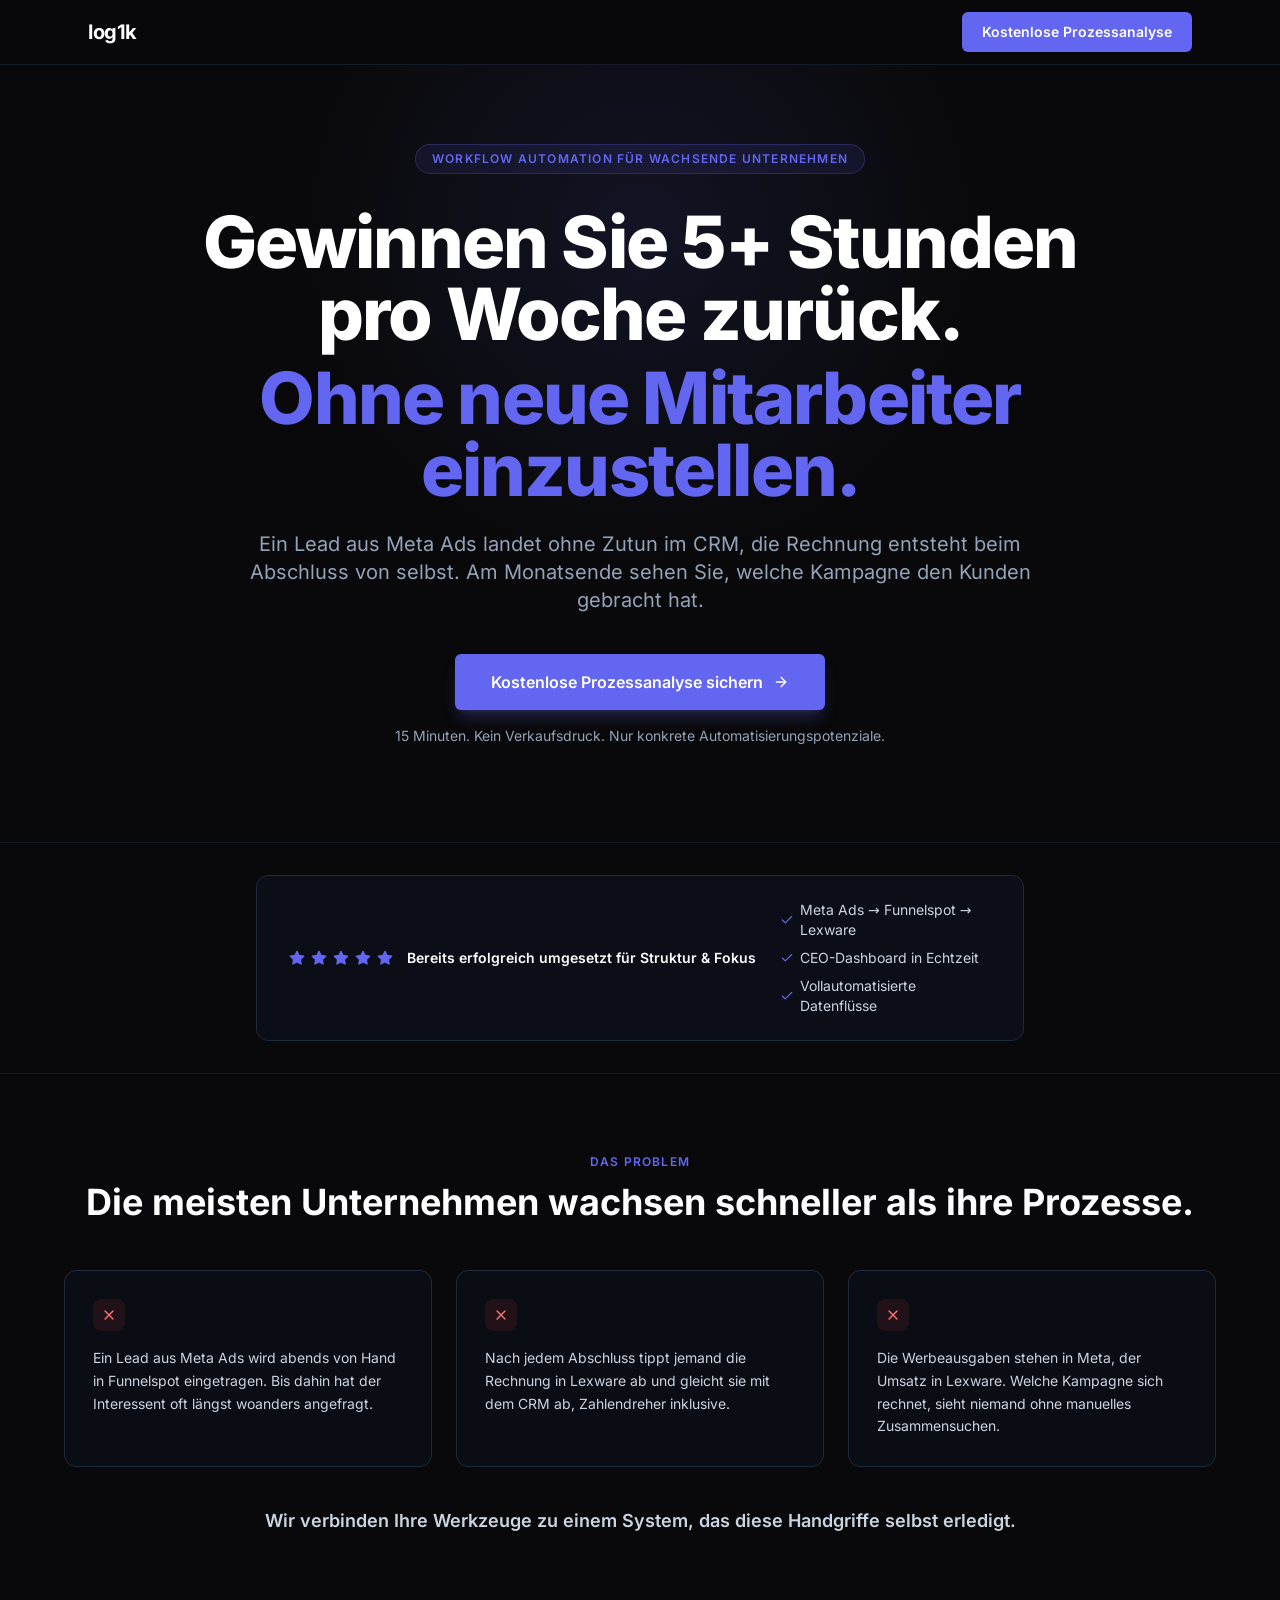
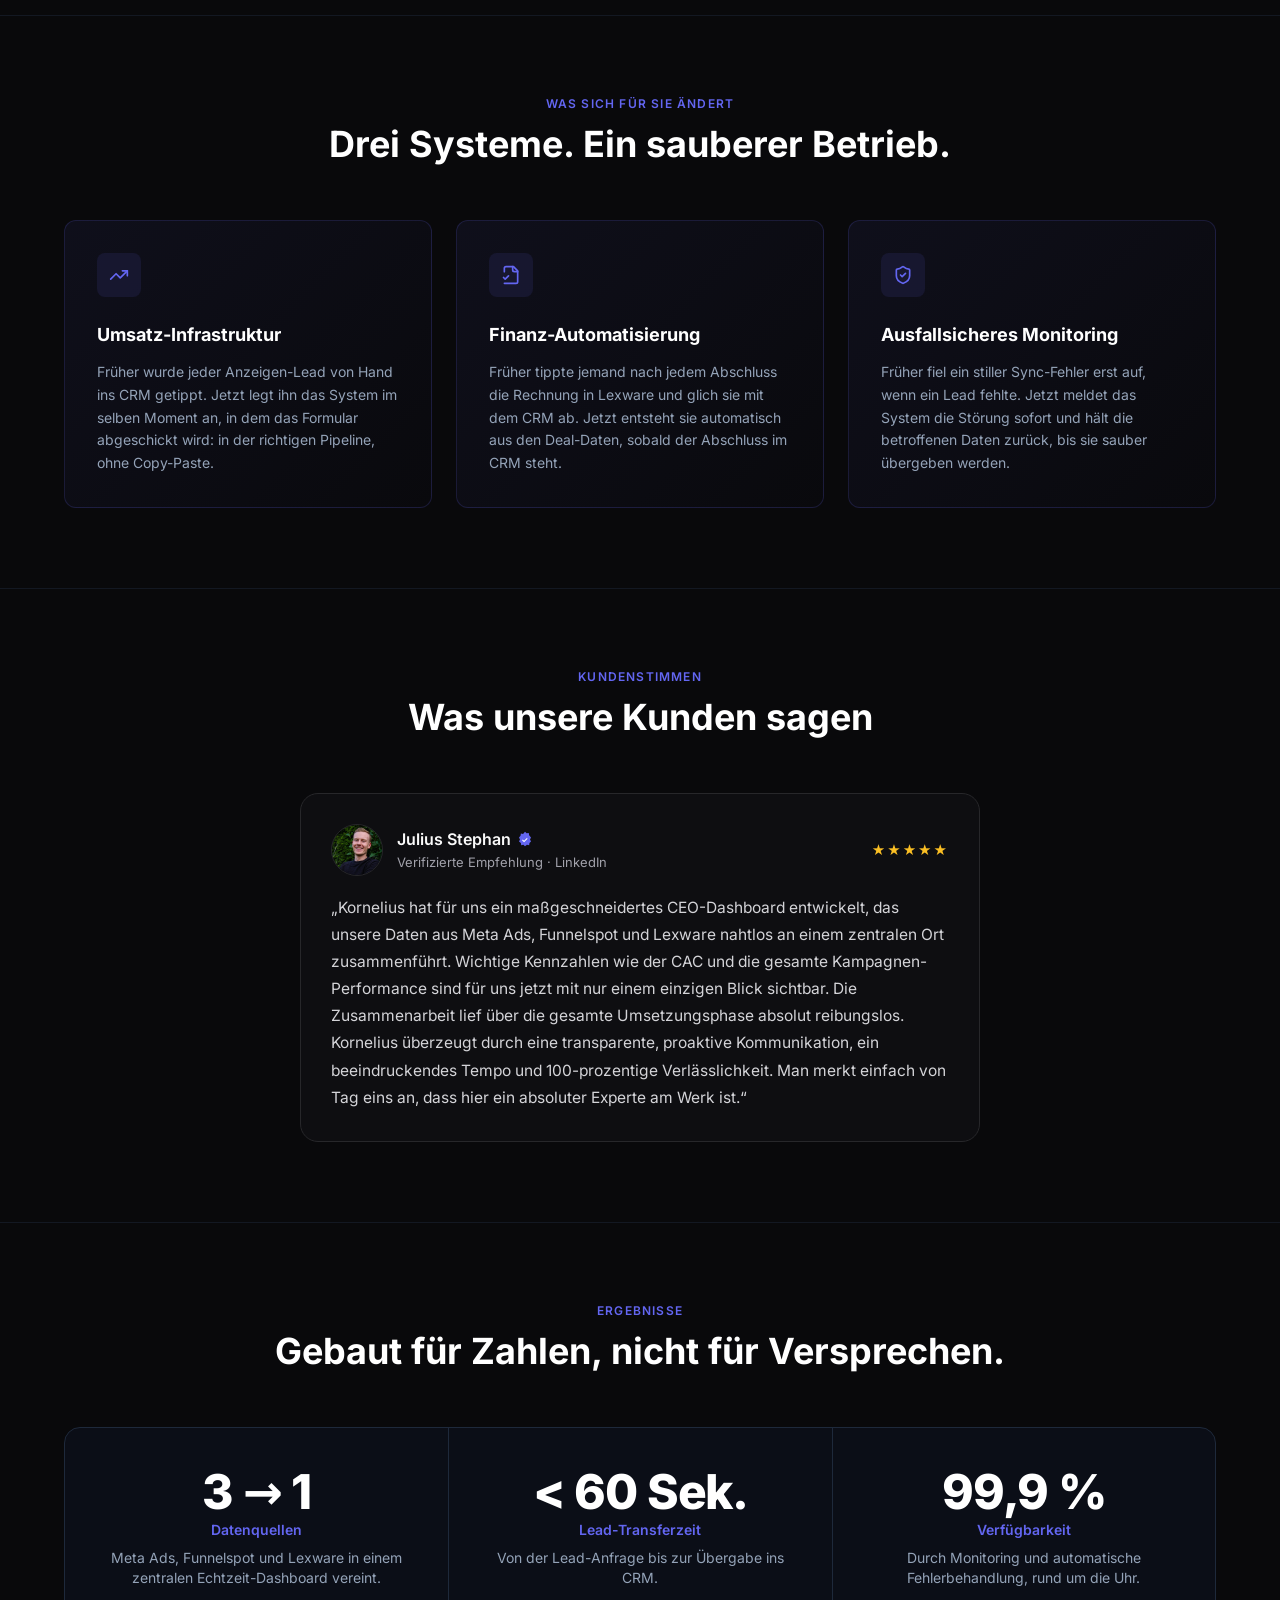
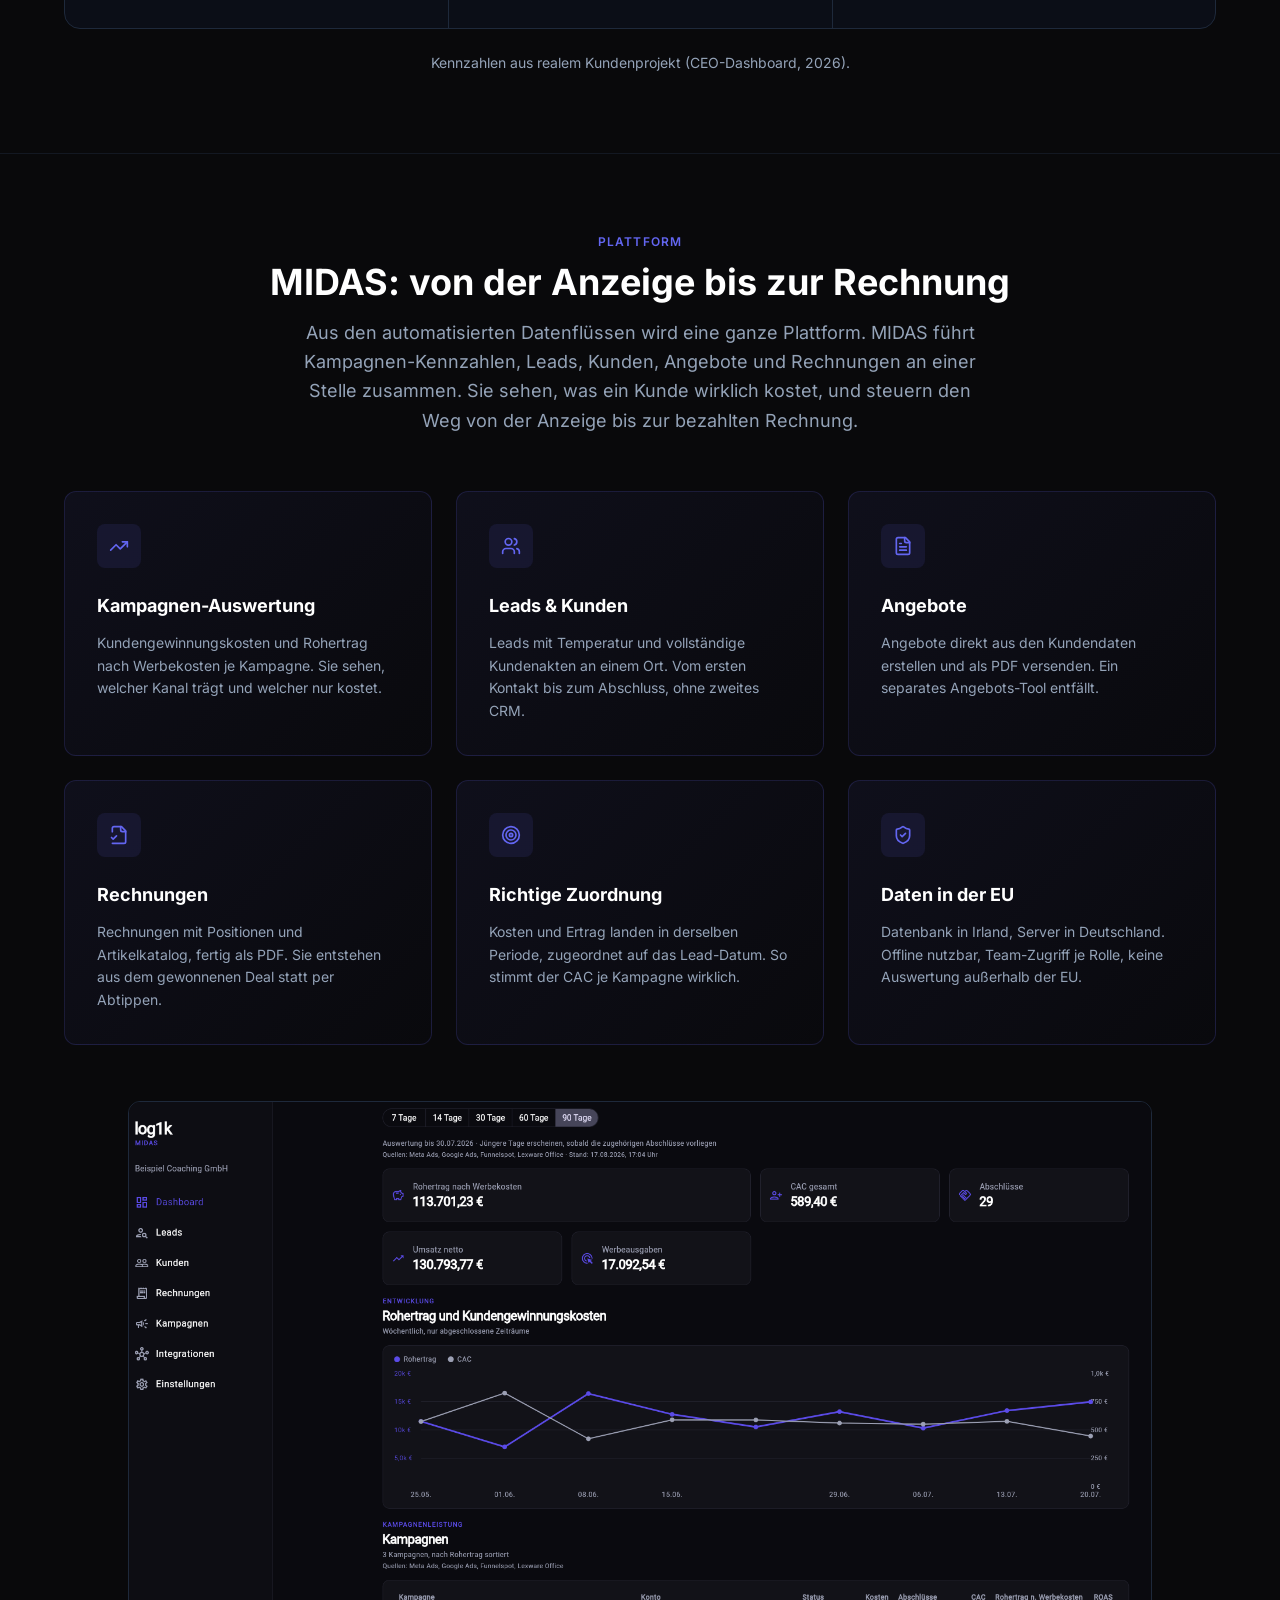
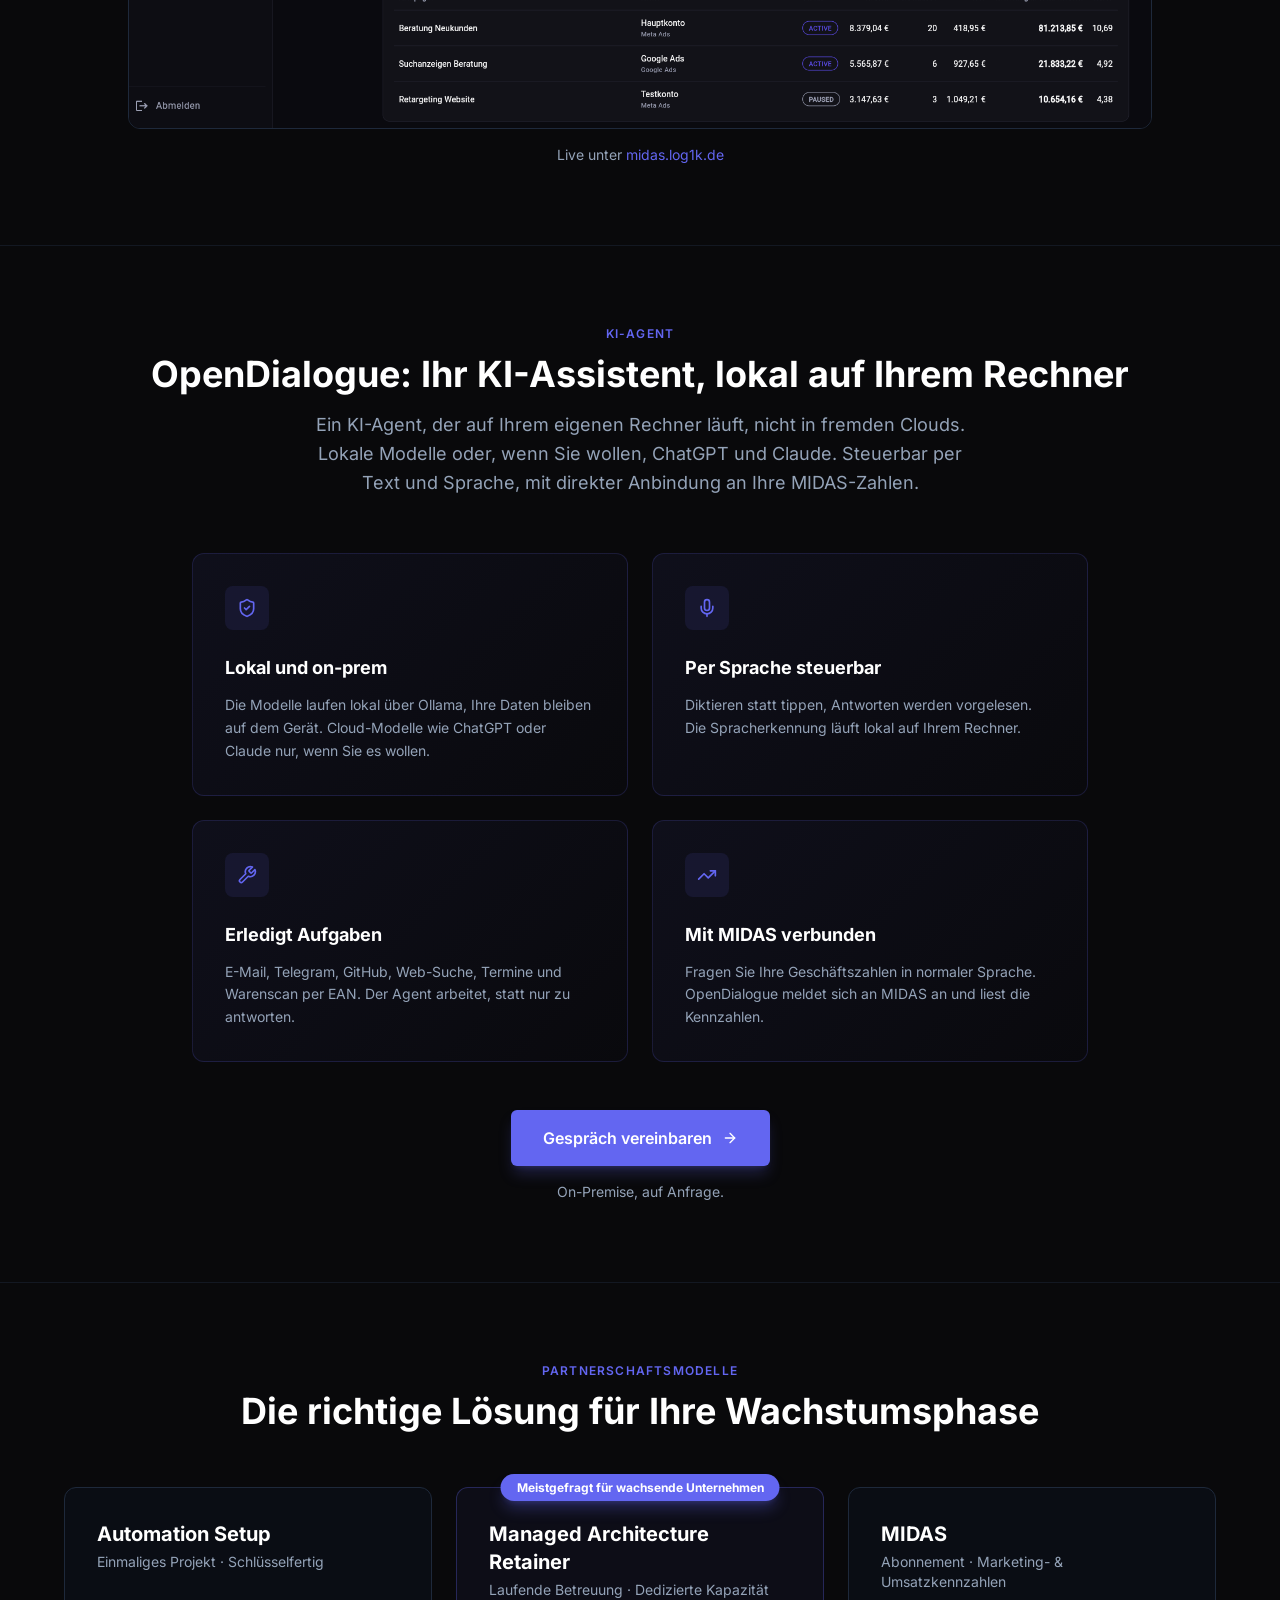
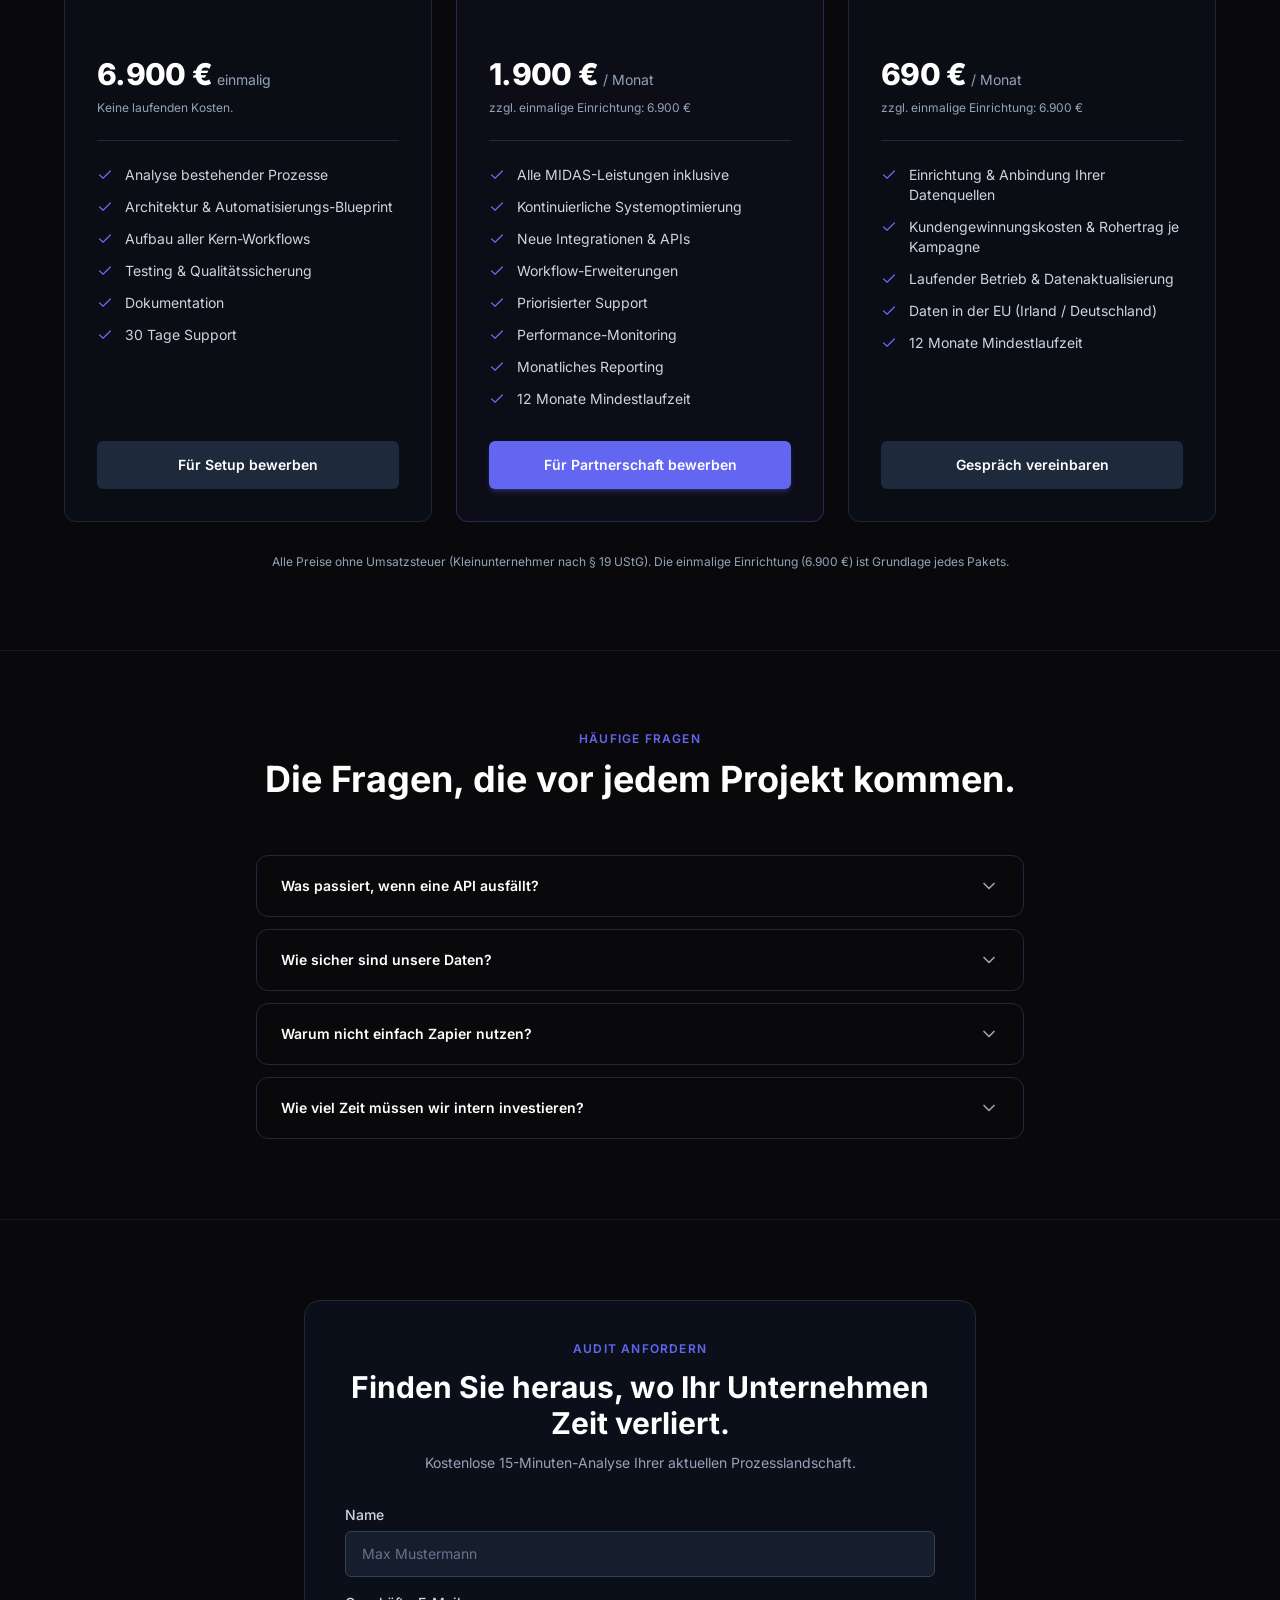
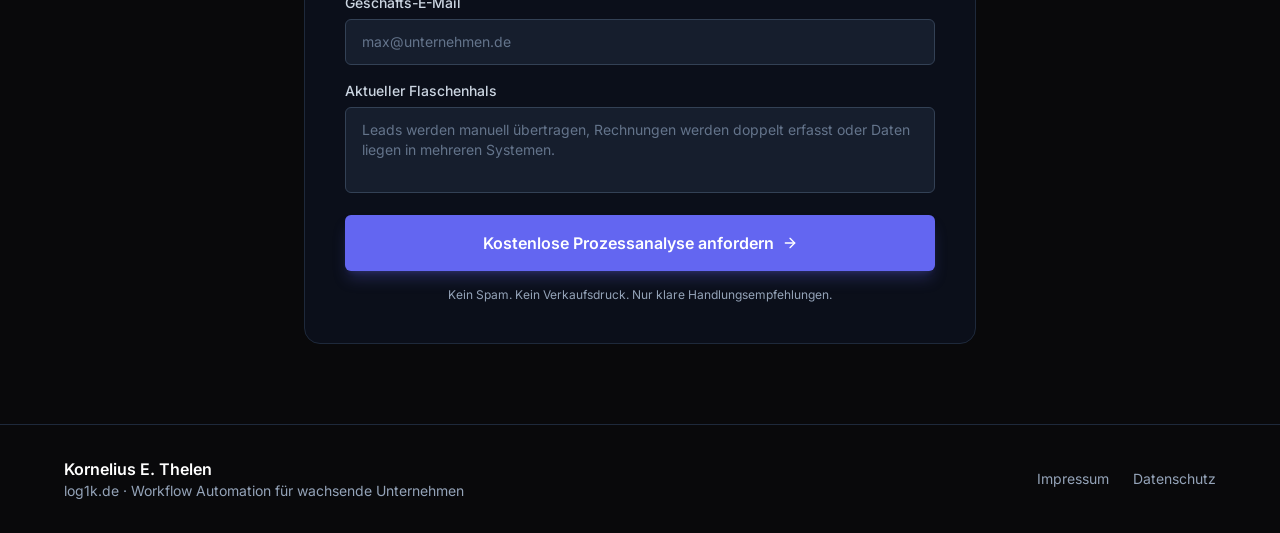
==== commit 3efb5375: "Copywriting lift: sharper section headings, less buzzword-y problem/metrics/FAQ copy Co-Authored-By:" ====
--- a/index.html
+++ b/index.html
@@ -180,7 +180,7 @@
           <p class="text-slate-300 text-sm leading-relaxed">Die Werbeausgaben stehen in Meta, der Umsatz in Lexware. Welche Kampagne sich rechnet, sieht niemand ohne manuelles Zusammensuchen.</p>
         </div>
       </div>
-      <p class="text-center text-slate-300 font-semibold text-lg">Wir l&ouml;sen dieses Problem durch intelligente Workflow-Automatisierung.</p>
+      <p class="text-center text-slate-300 font-semibold text-lg">Wir verbinden Ihre Werkzeuge zu einem System, das diese Handgriffe selbst erledigt.</p>
     </div>
   </section>
 
@@ -188,7 +188,7 @@
   <section class="py-20 px-6 border-t border-slate-800/50">
     <div class="max-w-6xl mx-auto">
       <div class="text-center mb-14">
-        <p class="text-brand text-xs font-semibold tracking-widest uppercase mb-3">Die Operations-Pfeiler</p>
+        <p class="text-brand text-xs font-semibold tracking-widest uppercase mb-3">Was sich f&uuml;r Sie &auml;ndert</p>
         <h2 class="text-3xl md:text-4xl font-bold">Drei Systeme. Ein sauberer Betrieb.</h2>
       </div>
       <div class="grid md:grid-cols-3 gap-6">
@@ -259,8 +259,8 @@
   <section class="py-20 px-6 border-t border-slate-800/50">
     <div class="max-w-6xl mx-auto">
       <div class="text-center mb-14">
-        <p class="text-brand text-xs font-semibold tracking-widest uppercase mb-3">Messbare Performance</p>
-        <h2 class="text-3xl md:text-4xl font-bold">Systeme gebaut f&uuml;r messbare Ergebnisse</h2>
+        <p class="text-brand text-xs font-semibold tracking-widest uppercase mb-3">Ergebnisse</p>
+        <h2 class="text-3xl md:text-4xl font-bold">Gebaut f&uuml;r Zahlen, nicht f&uuml;r Versprechen.</h2>
       </div>
       <div class="bg-slate-900/40 border border-slate-800 rounded-2xl grid md:grid-cols-3 divide-y md:divide-y-0 md:divide-x divide-slate-800">
         <div class="px-10 py-10 text-center">
@@ -276,7 +276,7 @@
         <div class="px-10 py-10 text-center">
           <p class="text-5xl font-extrabold text-white mb-1 tracking-tight">99,9 %</p>
           <p class="text-brand font-semibold text-sm mb-2">Verf&uuml;gbarkeit</p>
-          <p class="text-slate-400 text-sm">Workflow-Verf&uuml;gbarkeit durch professionelles Monitoring und Fehlerbehandlung.</p>
+          <p class="text-slate-400 text-sm">Durch Monitoring und automatische Fehlerbehandlung, rund um die Uhr.</p>
         </div>
       </div>
       <p class="text-center text-slate-400 text-sm mt-6">Kennzahlen aus realem Kundenprojekt (CEO-Dashboard, 2026).</p>
@@ -519,7 +519,7 @@
     <div class="max-w-3xl mx-auto">
       <div class="text-center mb-14">
         <p class="text-brand text-xs font-semibold tracking-widest uppercase mb-3">H&auml;ufige Fragen</p>
-        <h2 class="text-3xl md:text-4xl font-bold">Risiken eliminieren</h2>
+        <h2 class="text-3xl md:text-4xl font-bold">Die Fragen, die vor jedem Projekt kommen.</h2>
       </div>
       <div class="space-y-3" id="faqAccordion">
         <div class="accordion-item border border-slate-800 rounded-xl overflow-hidden">
@@ -528,7 +528,7 @@
             <i data-lucide="chevron-down" class="accordion-chevron w-5 h-5 text-slate-400 shrink-0"></i>
           </button>
           <div class="accordion-content">
-            <p class="px-6 pb-6 text-slate-400 leading-relaxed text-sm">Unsere Systeme verf&uuml;gen &uuml;ber Monitoring, Fehlerbehandlung und Benachrichtigungen. Probleme werden erkannt bevor Daten verloren gehen oder Prozesse stillstehen.</p>
+            <p class="px-6 pb-6 text-slate-400 leading-relaxed text-sm">Jeder Workflow hat eine eingebaute Fehlerbehandlung. F&auml;llt eine Schnittstelle aus, h&auml;lt das System die betroffenen Daten zur&uuml;ck, meldet die St&ouml;rung sofort und nimmt den Vorgang wieder auf, sobald sie behoben ist. Nichts geht verloren, nichts l&auml;uft still im Hintergrund weiter.</p>
           </div>
         </div>
         <div class="accordion-item border border-slate-800 rounded-xl overflow-hidden">
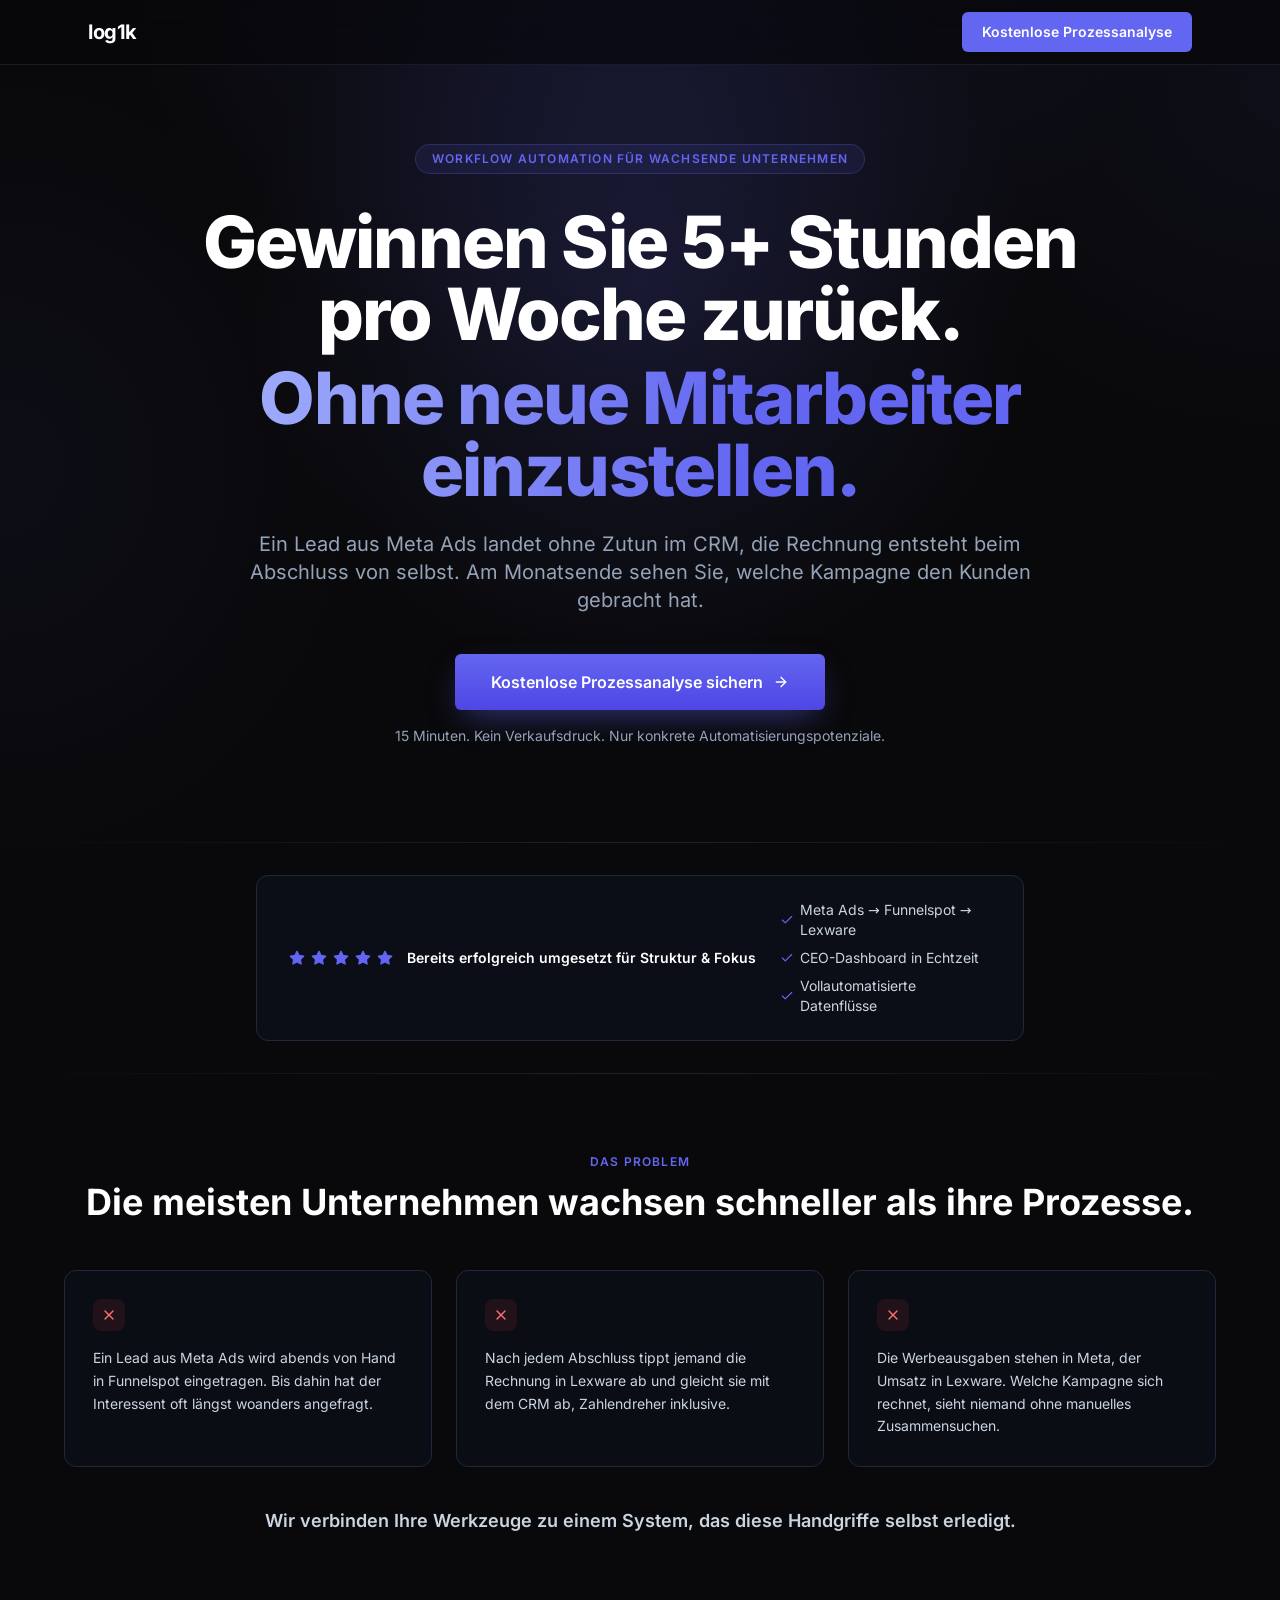
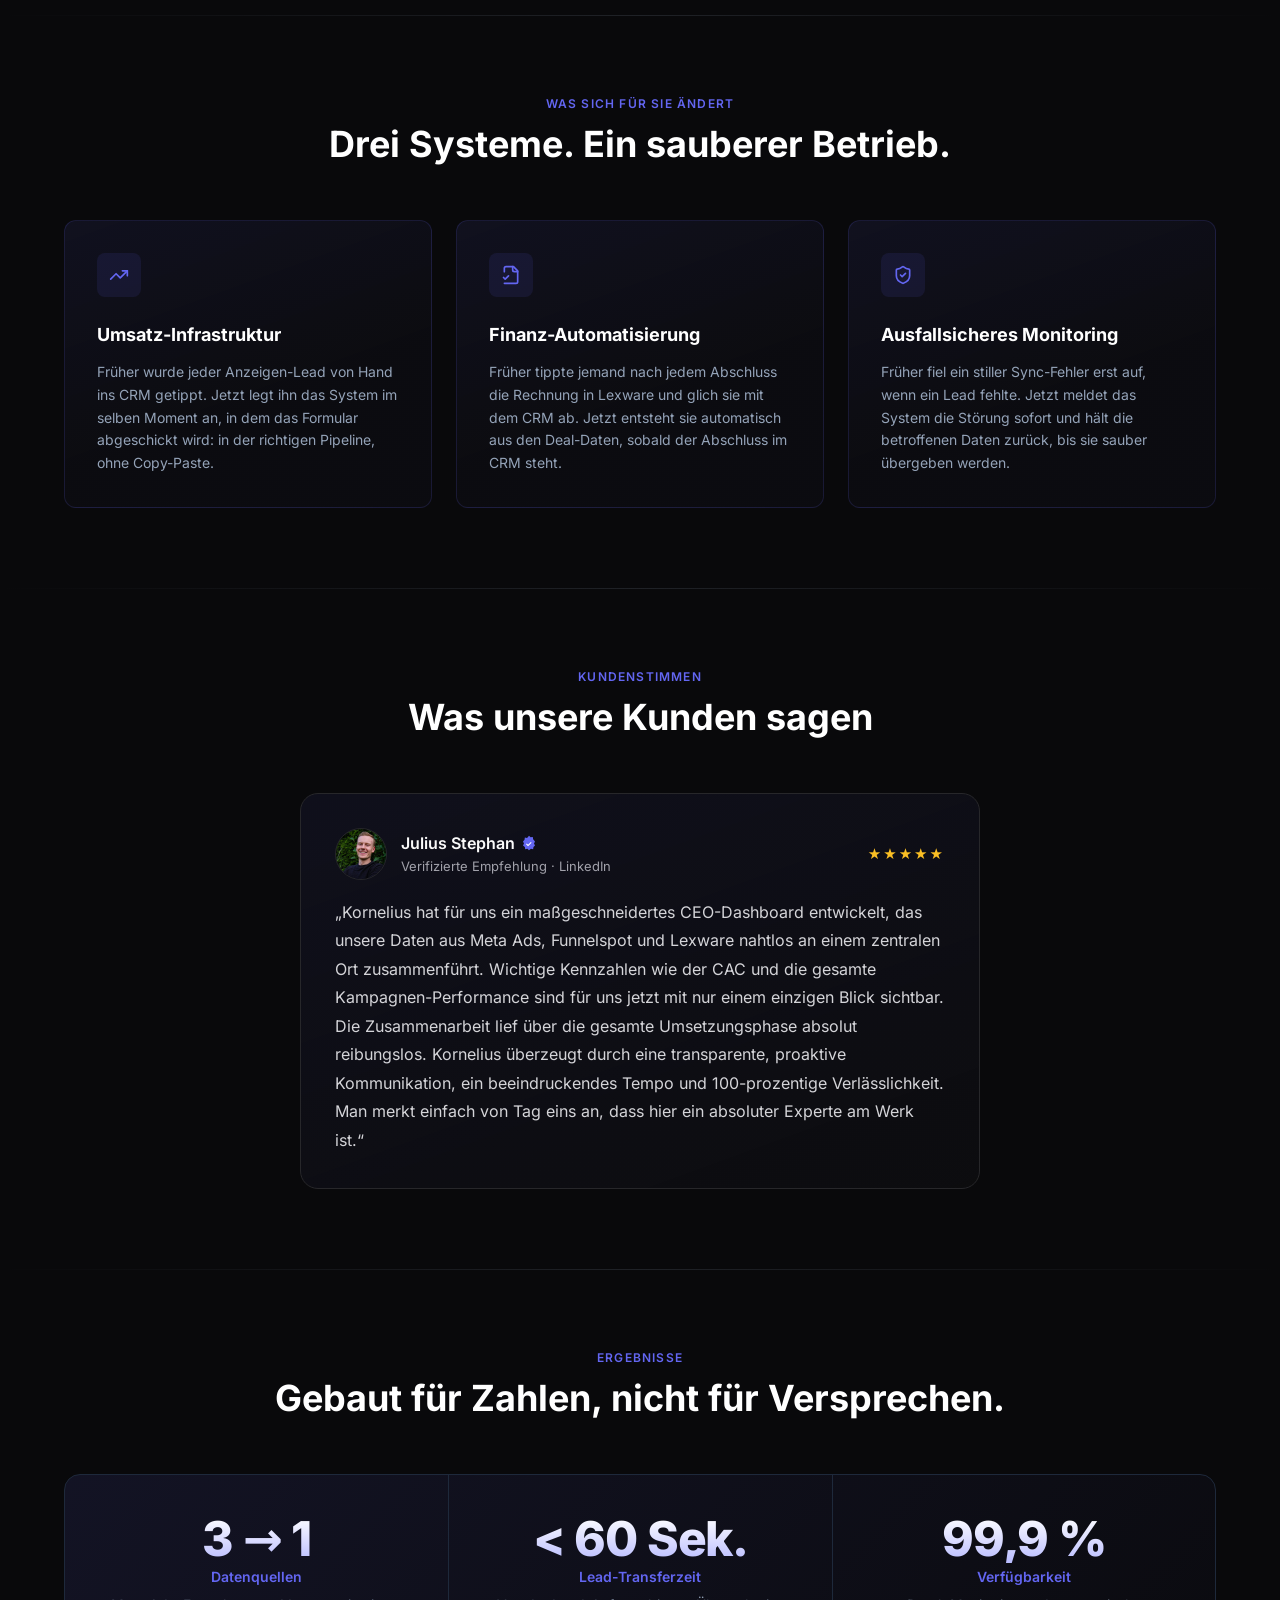
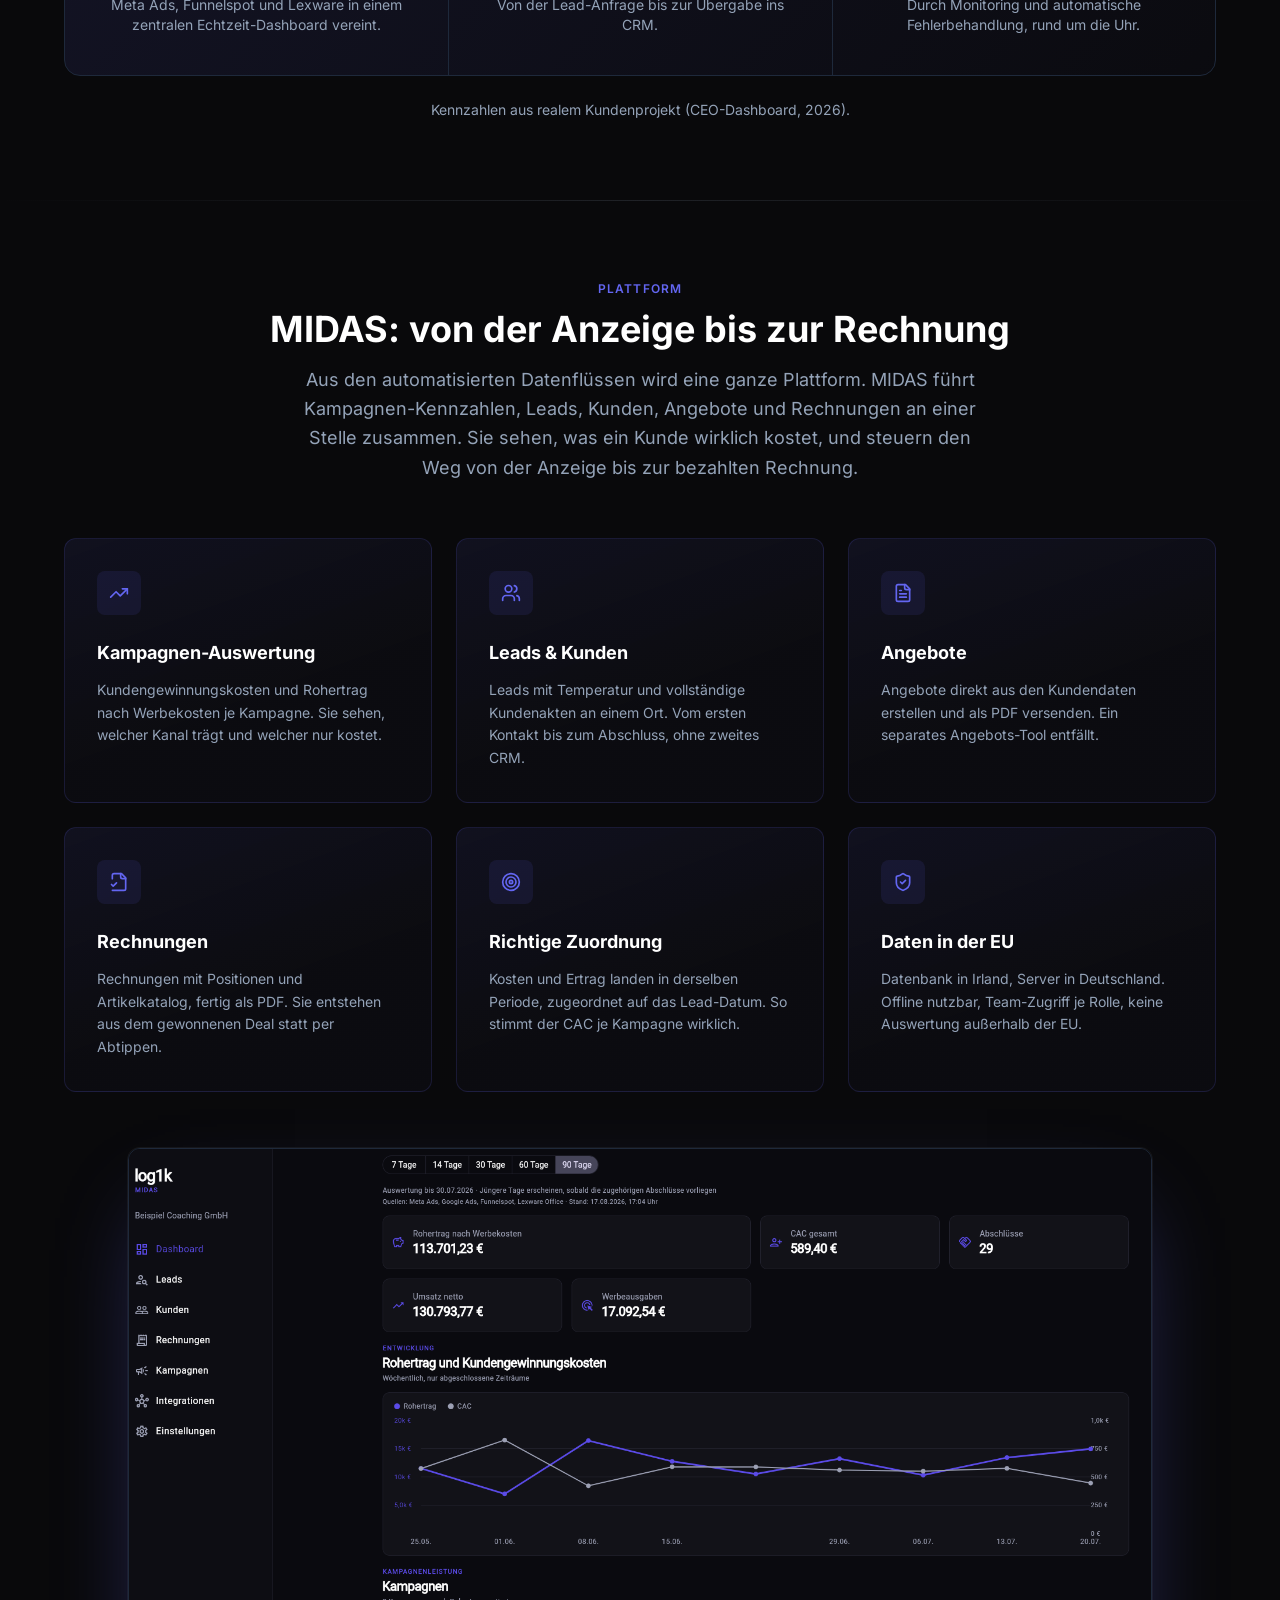
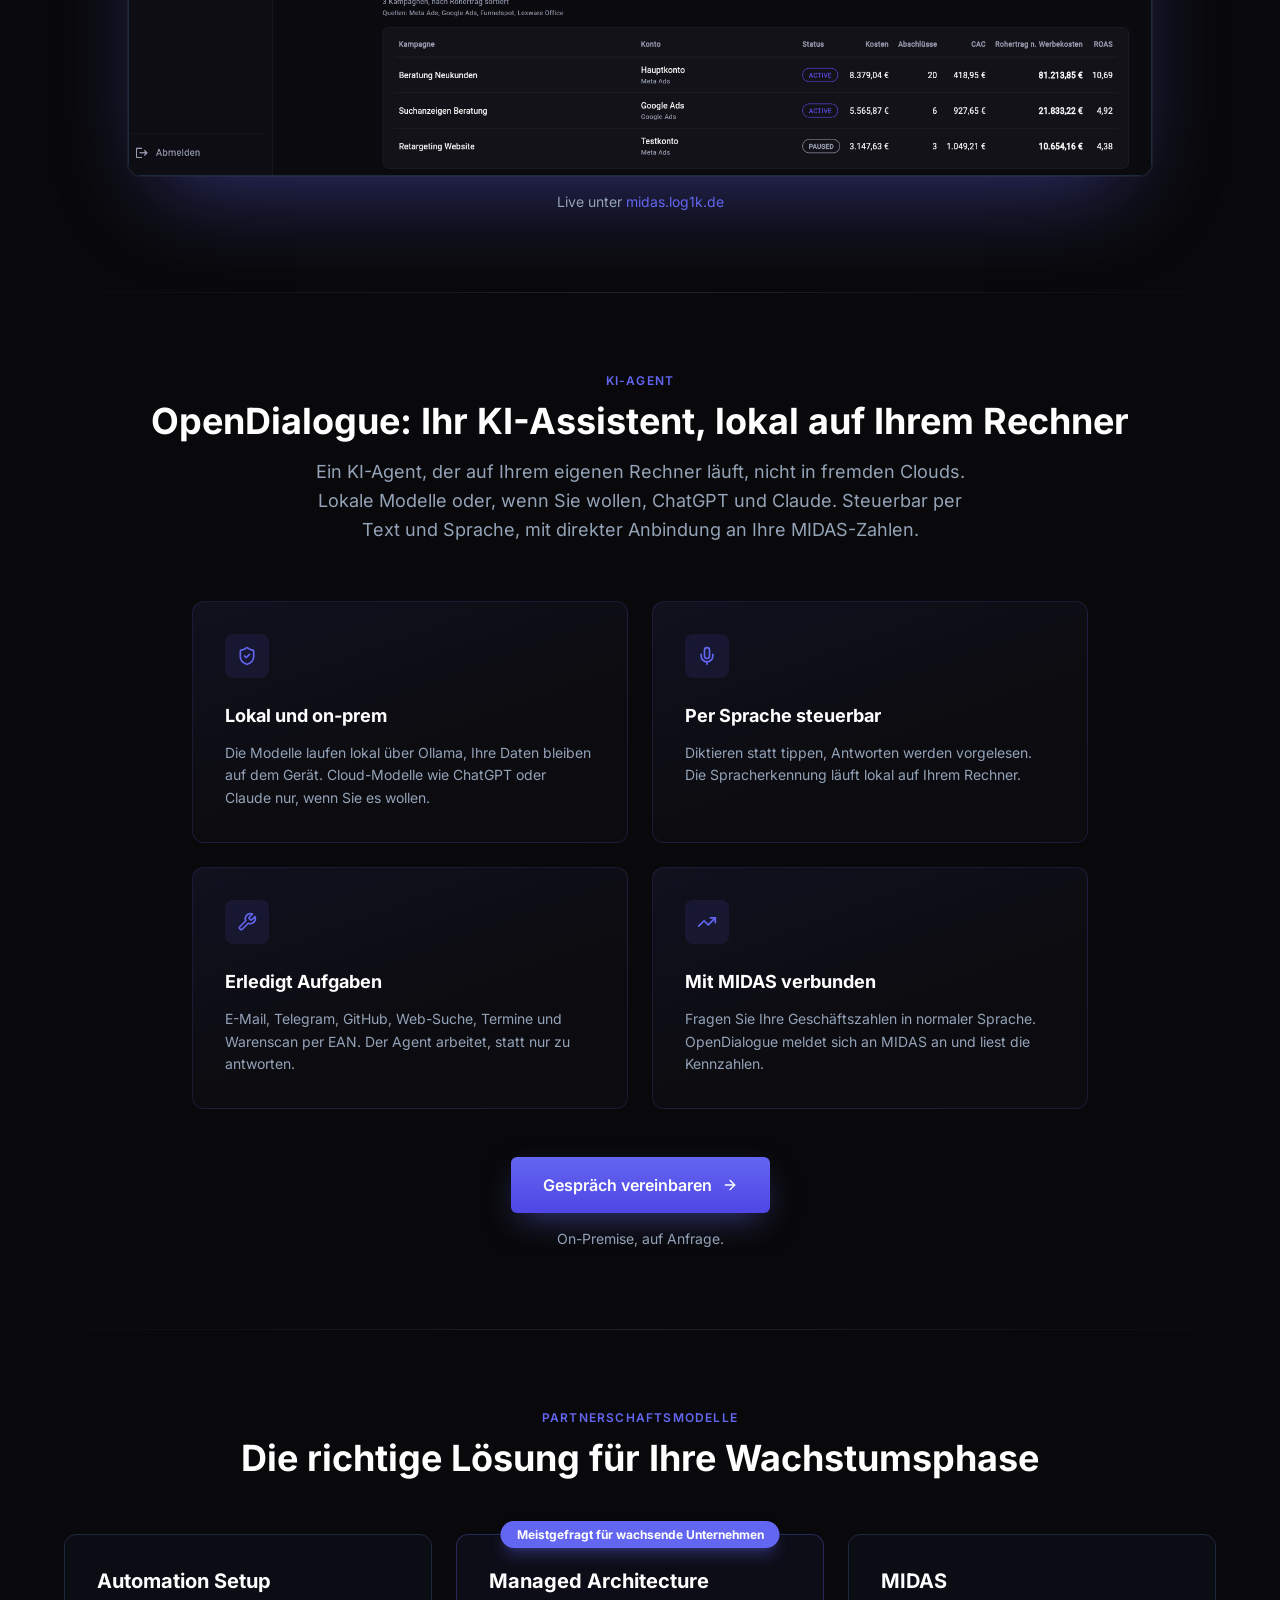
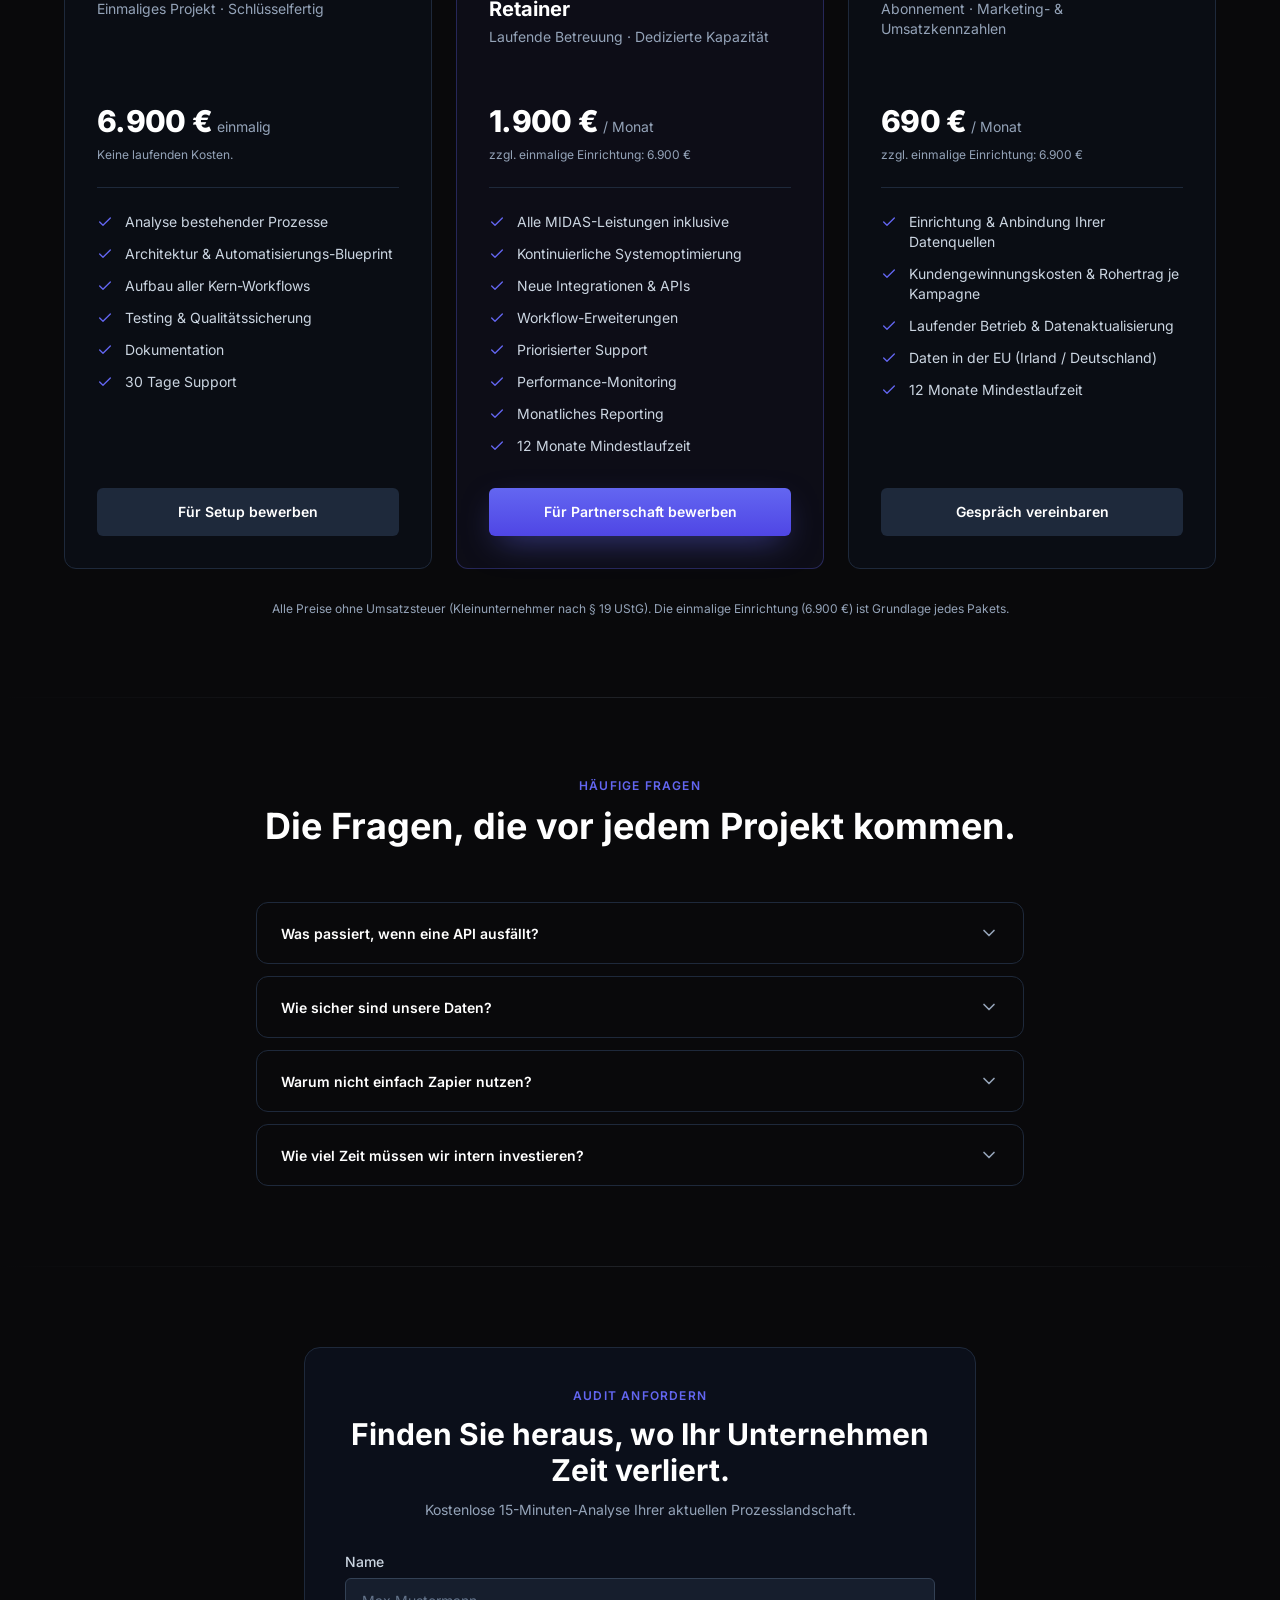
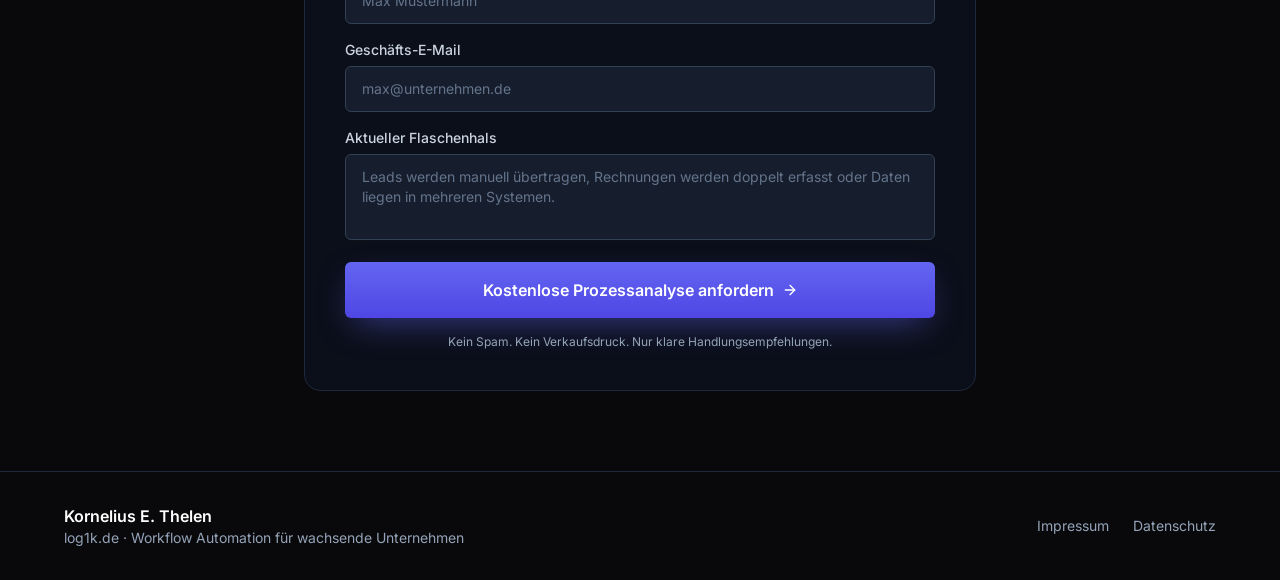
==== commit 6c716719: "Visual modernization: background depth, gradient accents, card hover, glowing dashboard frame, stat " ====
--- a/index.html
+++ b/index.html
@@ -16,7 +16,7 @@
   <meta property="og:image:height" content="630">
   <meta property="og:image:type" content="image/jpeg">
   <link rel="stylesheet" href="/fonts/fonts.css">
-  <link rel="stylesheet" href="/tw.css?v=3">
+  <link rel="stylesheet" href="/tw.css?v=4">
   <script>
     // Minimal self-hosted icon renderer (replaces external Lucide CDN).
     // Only the icons actually used on this page are included.
@@ -57,39 +57,88 @@
     })();
   </script>
   <style>
-    body { font-family: 'Inter', system-ui, sans-serif; }
+    :root { --brand:#6366f1; --brand-2:#818cf8; --brand-dark:#4f46e5; }
+    body {
+      font-family: 'Inter', system-ui, sans-serif;
+      background-color:#08080b;
+      background-image:
+        radial-gradient(55rem 50rem at 50% -8%, rgba(99,102,241,0.13), transparent 60%),
+        radial-gradient(45rem 40rem at 100% 10%, rgba(99,102,241,0.06), transparent 55%),
+        radial-gradient(42rem 46rem at 0% 52%, rgba(99,102,241,0.05), transparent 55%);
+      background-attachment: fixed;
+    }
     .nav-blur {
-      backdrop-filter: blur(14px);
-      -webkit-backdrop-filter: blur(14px);
-      background: rgba(9, 9, 11, 0.88);
+      backdrop-filter: blur(16px) saturate(140%);
+      -webkit-backdrop-filter: blur(16px) saturate(140%);
+      background: rgba(8, 8, 11, 0.70);
     }
+
+    /* soft gradient section dividers instead of hard full-width lines */
+    main > section.border-t {
+      border-top: 1px solid transparent;
+      border-image: linear-gradient(to right, transparent, rgba(148,163,184,0.16), transparent) 1;
+    }
+
+    /* feature cards: depth + hover lift */
     .gradient-card {
-      background: linear-gradient(135deg, rgba(99,102,241,0.07) 0%, rgba(99,102,241,0.01) 100%);
-      border: 1px solid rgba(99,102,241,0.18);
+      background: linear-gradient(160deg, rgba(99,102,241,0.09) 0%, rgba(18,18,26,0.35) 60%);
+      border: 1px solid rgba(99,102,241,0.16);
+      transition: transform .28s ease, border-color .28s ease, box-shadow .28s ease;
     }
-    .gradient-card:hover { border-color: rgba(99,102,241,0.35); }
+    .gradient-card:hover {
+      transform: translateY(-5px);
+      border-color: rgba(99,102,241,0.5);
+      box-shadow: 0 18px 50px -18px rgba(99,102,241,0.38);
+    }
+
+    /* accordion */
     .accordion-content { max-height: 0; overflow: hidden; transition: max-height 0.32s ease; }
-    .accordion-content.open { max-height: 400px; }
+    .accordion-content.open { max-height: 460px; }
     .accordion-chevron { transition: transform 0.32s ease; }
     .accordion-chevron.rotated { transform: rotate(180deg); }
+    .accordion-item { transition: border-color .2s ease; }
+    .accordion-item:hover { border-color: rgba(99,102,241,0.35); }
+
     input:focus, textarea:focus {
       outline: none;
-      border-color: #6366f1;
-      box-shadow: 0 0 0 2px rgba(99,102,241,0.15);
+      border-color: var(--brand);
+      box-shadow: 0 0 0 2px rgba(99,102,241,0.18);
     }
-    .ts-card{max-width:680px;margin:0 auto;background:#0e0e11;border:1px solid #27272a;border-radius:18px;padding:30px;}
+
+    /* primary CTA: gradient + glow */
+    .cta {
+      background-image: linear-gradient(180deg, #6366f1, #4f46e5);
+      box-shadow: 0 12px 34px -10px rgba(99,102,241,0.55);
+      transition: box-shadow .25s ease, transform .2s ease;
+    }
+    .cta:hover { box-shadow: 0 16px 46px -10px rgba(99,102,241,0.78); transform: translateY(-1px); }
+
+    /* gradient text accents */
+    .hero-accent { background: linear-gradient(92deg, #a5b4fc, #6366f1 62%); -webkit-background-clip: text; background-clip: text; color: transparent; }
+    .stat-num { background: linear-gradient(180deg,#ffffff,#b9bcff); -webkit-background-clip: text; background-clip: text; color: transparent; }
+    .stat-band { background: linear-gradient(135deg, rgba(99,102,241,0.11), rgba(99,102,241,0.02)); }
+
+    /* dashboard screenshot frame */
+    .shot-frame { box-shadow: 0 40px 90px -30px rgba(99,102,241,0.45), 0 0 0 1px rgba(255,255,255,0.05); }
+
+    /* scroll reveal */
+    .reveal { opacity: 0; transform: translateY(16px); transition: opacity .6s ease, transform .6s ease; }
+    .reveal.in { opacity: 1; transform: none; }
+    @media (prefers-reduced-motion: reduce){ .reveal { opacity: 1 !important; transform: none !important; transition: none; } }
+
+    .ts-card{max-width:680px;margin:0 auto;background:linear-gradient(160deg,rgba(99,102,241,0.07),rgba(14,14,17,0.6));border:1px solid #27272a;border-radius:18px;padding:34px;}
     .ts-top{display:flex;align-items:center;gap:14px;margin-bottom:18px;}
     .ts-avatar{width:52px;height:52px;border-radius:50%;object-fit:cover;border:1px solid #27272a;}
     .ts-name{display:flex;align-items:center;gap:6px;font-weight:600;color:#fafafa;font-size:16px;}
     .ts-verified{flex-shrink:0;}
     .ts-role{color:#a1a1aa;font-size:13px;margin-top:2px;}
     .ts-stars{margin-left:auto;color:#fbbf24;letter-spacing:2px;font-size:15px;}
-    .ts-quote{color:#d4d4d8;font-size:15.5px;line-height:1.75;margin:0;}
+    .ts-quote{color:#d4d4d8;font-size:16px;line-height:1.78;margin:0;}
     .hero-glow {
       position: absolute;
-      width: 700px;
-      height: 700px;
-      background: radial-gradient(circle, rgba(99,102,241,0.11) 0%, transparent 70%);
+      width: 820px;
+      height: 820px;
+      background: radial-gradient(circle, rgba(99,102,241,0.14) 0%, transparent 68%);
       pointer-events: none;
       left: 50%;
       transform: translateX(-50%);
@@ -119,12 +168,12 @@
       </div>
       <h1 class="text-5xl md:text-6xl lg:text-7xl font-extrabold leading-[1.15] tracking-tight text-balance mb-6">
         Gewinnen Sie 5+ Stunden pro Woche zur&uuml;ck.
-        <span class="block text-brand mt-3">Ohne neue Mitarbeiter einzustellen.</span>
+        <span class="block hero-accent mt-3">Ohne neue Mitarbeiter einzustellen.</span>
       </h1>
       <p class="text-slate-400 text-lg md:text-xl leading-relaxed max-w-[65ch] mx-auto mb-10">
         Ein Lead aus Meta Ads landet ohne Zutun im CRM, die Rechnung entsteht beim Abschluss von selbst. Am Monatsende sehen Sie, welche Kampagne den Kunden gebracht hat.
       </p>
-      <a href="#audit" class="inline-flex items-center gap-2.5 bg-brand hover:bg-brand-dark text-white font-semibold px-9 py-4 rounded-md transition-colors duration-200 text-base shadow-lg shadow-brand/25">
+      <a href="#audit" class="cta inline-flex items-center gap-2.5 text-white font-semibold px-9 py-4 rounded-md text-base">
         Kostenlose Prozessanalyse sichern
         <i data-lucide="arrow-right" class="w-4 h-4"></i>
       </a>
@@ -262,19 +311,19 @@
         <p class="text-brand text-xs font-semibold tracking-widest uppercase mb-3">Ergebnisse</p>
         <h2 class="text-3xl md:text-4xl font-bold">Gebaut f&uuml;r Zahlen, nicht f&uuml;r Versprechen.</h2>
       </div>
-      <div class="bg-slate-900/40 border border-slate-800 rounded-2xl grid md:grid-cols-3 divide-y md:divide-y-0 md:divide-x divide-slate-800">
+      <div class="stat-band border border-slate-800 rounded-2xl grid md:grid-cols-3 divide-y md:divide-y-0 md:divide-x divide-slate-800">
         <div class="px-10 py-10 text-center">
-          <p class="text-5xl font-extrabold text-white mb-1 tracking-tight">3 &rarr; 1</p>
+          <p class="stat-num text-5xl font-extrabold mb-1 tracking-tight">3 &rarr; 1</p>
           <p class="text-brand font-semibold text-sm mb-2">Datenquellen</p>
           <p class="text-slate-400 text-sm">Meta Ads, Funnelspot und Lexware in einem zentralen Echtzeit-Dashboard vereint.</p>
         </div>
         <div class="px-10 py-10 text-center">
-          <p class="text-5xl font-extrabold text-white mb-1 tracking-tight">&lt; 60 Sek.</p>
+          <p class="stat-num text-5xl font-extrabold mb-1 tracking-tight">&lt; 60 Sek.</p>
           <p class="text-brand font-semibold text-sm mb-2">Lead-Transferzeit</p>
           <p class="text-slate-400 text-sm">Von der Lead-Anfrage bis zur &Uuml;bergabe ins CRM.</p>
         </div>
         <div class="px-10 py-10 text-center">
-          <p class="text-5xl font-extrabold text-white mb-1 tracking-tight">99,9 %</p>
+          <p class="stat-num text-5xl font-extrabold mb-1 tracking-tight">99,9 %</p>
           <p class="text-brand font-semibold text-sm mb-2">Verf&uuml;gbarkeit</p>
           <p class="text-slate-400 text-sm">Durch Monitoring und automatische Fehlerbehandlung, rund um die Uhr.</p>
         </div>
@@ -357,7 +406,7 @@
         <img src="assets/images/midas-dashboard.png"
              alt="MIDAS Dashboard: Rohertrag nach Werbekosten, CAC und Kampagnenleistung je Kanal an einer zentralen Stelle"
              width="1752" height="1073"
-             class="w-full h-auto block rounded-xl border border-slate-800"
+             class="shot-frame w-full h-auto block rounded-xl border border-slate-800"
              loading="lazy" decoding="async"
              onerror="this.style.display='none';var p=document.getElementById('midas-ph');if(p){p.style.display='flex';}">
         <div id="midas-ph" class="rounded-xl border border-slate-800 bg-slate-900/40 flex-col items-center justify-center text-center px-6" style="display:none;aspect-ratio:16/9;">
@@ -423,7 +472,7 @@
       </div>
 
       <div class="text-center">
-        <a href="#audit" class="inline-flex items-center gap-2.5 bg-brand hover:bg-brand-dark text-white font-semibold px-8 py-4 rounded-md transition-colors duration-200 text-base shadow-lg shadow-brand/25">
+        <a href="#audit" class="cta inline-flex items-center gap-2.5 text-white font-semibold px-8 py-4 rounded-md text-base">
           Gespr&auml;ch vereinbaren
           <i data-lucide="arrow-right" class="w-4 h-4"></i>
         </a>
@@ -485,7 +534,7 @@
             <li class="flex items-start gap-3 text-sm text-slate-300"><i data-lucide="check" class="w-4 h-4 text-brand mt-0.5 shrink-0"></i>Monatliches Reporting</li>
             <li class="flex items-start gap-3 text-sm text-slate-300"><i data-lucide="check" class="w-4 h-4 text-brand mt-0.5 shrink-0"></i>12 Monate Mindestlaufzeit</li>
           </ul>
-          <a href="#audit" class="block text-center bg-brand hover:bg-brand-dark text-white font-semibold px-6 py-3.5 rounded-md transition-colors duration-200 text-sm shadow-md shadow-brand/25">
+          <a href="#audit" class="cta block text-center text-white font-semibold px-6 py-3.5 rounded-md text-sm">
             F&uuml;r Partnerschaft bewerben
           </a>
         </div>
@@ -589,7 +638,7 @@
               class="w-full bg-slate-800/60 border border-slate-700 rounded-md px-4 py-3 text-white placeholder-slate-500 text-sm transition-all resize-none"></textarea>
           </div>
           <button type="submit" id="auditSubmit"
-            class="w-full bg-brand hover:bg-brand-dark text-white font-semibold py-4 rounded-md transition-colors duration-200 flex items-center justify-center gap-2 shadow-lg shadow-brand/25">
+            class="cta w-full text-white font-semibold py-4 rounded-md flex items-center justify-center gap-2">
             Kostenlose Prozessanalyse anfordern
             <i data-lucide="arrow-right" class="w-4 h-4"></i>
           </button>
@@ -631,6 +680,22 @@
           if (!isOpen) { content.classList.add('open'); chevron.classList.add('rotated'); }
         });
       });
+
+      // Scroll reveal: fade each section in as it enters the viewport
+      (function () {
+        var els = document.querySelectorAll('main > section');
+        els.forEach(function (el) { el.classList.add('reveal'); });
+        if (!('IntersectionObserver' in window)) {
+          els.forEach(function (el) { el.classList.add('in'); });
+          return;
+        }
+        var io = new IntersectionObserver(function (entries) {
+          entries.forEach(function (e) {
+            if (e.isIntersecting) { e.target.classList.add('in'); io.unobserve(e.target); }
+          });
+        }, { rootMargin: '0px 0px -8% 0px', threshold: 0.06 });
+        els.forEach(function (el) { io.observe(el); });
+      })();
 
       document.getElementById('auditForm').addEventListener('submit', async function (e) {
         e.preventDefault();
--- a/tw.css
+++ b/tw.css
@@ -1 +1 @@
-*,:after,:before{--tw-border-spacing-x:0;--tw-border-spacing-y:0;--tw-translate-x:0;--tw-translate-y:0;--tw-rotate:0;--tw-skew-x:0;--tw-skew-y:0;--tw-scale-x:1;--tw-scale-y:1;--tw-pan-x: ;--tw-pan-y: ;--tw-pinch-zoom: ;--tw-scroll-snap-strictness:proximity;--tw-gradient-from-position: ;--tw-gradient-via-position: ;--tw-gradient-to-position: ;--tw-ordinal: ;--tw-slashed-zero: ;--tw-numeric-figure: ;--tw-numeric-spacing: ;--tw-numeric-fraction: ;--tw-ring-inset: ;--tw-ring-offset-width:0px;--tw-ring-offset-color:#fff;--tw-ring-color:rgba(59,130,246,.5);--tw-ring-offset-shadow:0 0 #0000;--tw-ring-shadow:0 0 #0000;--tw-shadow:0 0 #0000;--tw-shadow-colored:0 0 #0000;--tw-blur: ;--tw-brightness: ;--tw-contrast: ;--tw-grayscale: ;--tw-hue-rotate: ;--tw-invert: ;--tw-saturate: ;--tw-sepia: ;--tw-drop-shadow: ;--tw-backdrop-blur: ;--tw-backdrop-brightness: ;--tw-backdrop-contrast: ;--tw-backdrop-grayscale: ;--tw-backdrop-hue-rotate: ;--tw-backdrop-invert: ;--tw-backdrop-opacity: ;--tw-backdrop-saturate: ;--tw-backdrop-sepia: ;--tw-contain-size: ;--tw-contain-layout: ;--tw-contain-paint: ;--tw-contain-style: }::backdrop{--tw-border-spacing-x:0;--tw-border-spacing-y:0;--tw-translate-x:0;--tw-translate-y:0;--tw-rotate:0;--tw-skew-x:0;--tw-skew-y:0;--tw-scale-x:1;--tw-scale-y:1;--tw-pan-x: ;--tw-pan-y: ;--tw-pinch-zoom: ;--tw-scroll-snap-strictness:proximity;--tw-gradient-from-position: ;--tw-gradient-via-position: ;--tw-gradient-to-position: ;--tw-ordinal: ;--tw-slashed-zero: ;--tw-numeric-figure: ;--tw-numeric-spacing: ;--tw-numeric-fraction: ;--tw-ring-inset: ;--tw-ring-offset-width:0px;--tw-ring-offset-color:#fff;--tw-ring-color:rgba(59,130,246,.5);--tw-ring-offset-shadow:0 0 #0000;--tw-ring-shadow:0 0 #0000;--tw-shadow:0 0 #0000;--tw-shadow-colored:0 0 #0000;--tw-blur: ;--tw-brightness: ;--tw-contrast: ;--tw-grayscale: ;--tw-hue-rotate: ;--tw-invert: ;--tw-saturate: ;--tw-sepia: ;--tw-drop-shadow: ;--tw-backdrop-blur: ;--tw-backdrop-brightness: ;--tw-backdrop-contrast: ;--tw-backdrop-grayscale: ;--tw-backdrop-hue-rotate: ;--tw-backdrop-invert: ;--tw-backdrop-opacity: ;--tw-backdrop-saturate: ;--tw-backdrop-sepia: ;--tw-contain-size: ;--tw-contain-layout: ;--tw-contain-paint: ;--tw-contain-style: }/*! tailwindcss v3.4.19 | MIT License | https://tailwindcss.com*/*,:after,:before{box-sizing:border-box;border:0 solid #e5e7eb}:after,:before{--tw-content:""}:host,html{line-height:1.5;-webkit-text-size-adjust:100%;-moz-tab-size:4;-o-tab-size:4;tab-size:4;font-family:Inter,system-ui,sans-serif;font-feature-settings:normal;font-variation-settings:normal;-webkit-tap-highlight-color:transparent}body{margin:0;line-height:inherit}hr{height:0;color:inherit;border-top-width:1px}abbr:where([title]){-webkit-text-decoration:underline dotted;text-decoration:underline dotted}h1,h2,h3,h4,h5,h6{font-size:inherit;font-weight:inherit}a{color:inherit;text-decoration:inherit}b,strong{font-weight:bolder}code,kbd,pre,samp{font-family:ui-monospace,SFMono-Regular,Menlo,Monaco,Consolas,Liberation Mono,Courier New,monospace;font-feature-settings:normal;font-variation-settings:normal;font-size:1em}small{font-size:80%}sub,sup{font-size:75%;line-height:0;position:relative;vertical-align:baseline}sub{bottom:-.25em}sup{top:-.5em}table{text-indent:0;border-color:inherit;border-collapse:collapse}button,input,optgroup,select,textarea{font-family:inherit;font-feature-settings:inherit;font-variation-settings:inherit;font-size:100%;font-weight:inherit;line-height:inherit;letter-spacing:inherit;color:inherit;margin:0;padding:0}button,select{text-transform:none}button,input:where([type=button]),input:where([type=reset]),input:where([type=submit]){-webkit-appearance:button;background-color:transparent;background-image:none}:-moz-focusring{outline:auto}:-moz-ui-invalid{box-shadow:none}progress{vertical-align:baseline}::-webkit-inner-spin-button,::-webkit-outer-spin-button{height:auto}[type=search]{-webkit-appearance:textfield;outline-offset:-2px}::-webkit-search-decoration{-webkit-appearance:none}::-webkit-file-upload-button{-webkit-appearance:button;font:inherit}summary{display:list-item}blockquote,dd,dl,figure,h1,h2,h3,h4,h5,h6,hr,p,pre{margin:0}fieldset{margin:0}fieldset,legend{padding:0}menu,ol,ul{list-style:none;margin:0;padding:0}dialog{padding:0}textarea{resize:vertical}input::-moz-placeholder,textarea::-moz-placeholder{opacity:1;color:#9ca3af}input::placeholder,textarea::placeholder{opacity:1;color:#9ca3af}[role=button],button{cursor:pointer}:disabled{cursor:default}audio,canvas,embed,iframe,img,object,svg,video{display:block;vertical-align:middle}img,video{max-width:100%;height:auto}[hidden]:where(:not([hidden=until-found])){display:none}.fixed{position:fixed}.absolute{position:absolute}.relative{position:relative}.-top-3\.5{top:-.875rem}.left-0{left:0}.left-1\/2{left:50%}.right-0{right:0}.top-0{top:0}.z-50{z-index:50}.mx-auto{margin-left:auto;margin-right:auto}.my-8{margin-top:2rem;margin-bottom:2rem}.mb-1{margin-bottom:.25rem}.mb-1\.5{margin-bottom:.375rem}.mb-10{margin-bottom:2.5rem}.mb-12{margin-bottom:3rem}.mb-14{margin-bottom:3.5rem}.mb-2{margin-bottom:.5rem}.mb-3{margin-bottom:.75rem}.mb-4{margin-bottom:1rem}.mb-6{margin-bottom:1.5rem}.mb-8{margin-bottom:2rem}.ml-2{margin-left:.5rem}.mt-0\.5{margin-top:.125rem}.mt-1{margin-top:.25rem}.mt-2{margin-top:.5rem}.mt-3{margin-top:.75rem}.mt-4{margin-top:1rem}.mt-6{margin-top:1.5rem}.mt-8{margin-top:2rem}.block{display:block}.flex{display:flex}.inline-flex{display:inline-flex}.grid{display:grid}.hidden{display:none}.h-11{height:2.75rem}.h-12{height:3rem}.h-16{height:4rem}.h-3\.5{height:.875rem}.h-4{height:1rem}.h-5{height:1.25rem}.h-6{height:1.5rem}.h-8{height:2rem}.h-auto{height:auto}.min-h-screen{min-height:100vh}.w-11{width:2.75rem}.w-12{width:3rem}.w-3\.5{width:.875rem}.w-4{width:1rem}.w-5{width:1.25rem}.w-6{width:1.5rem}.w-8{width:2rem}.w-full{width:100%}.max-w-2xl{max-width:42rem}.max-w-3xl{max-width:48rem}.max-w-4xl{max-width:56rem}.max-w-5xl{max-width:64rem}.max-w-6xl{max-width:72rem}.max-w-\[65ch\]{max-width:65ch}.flex-1{flex:1 1 0%}.shrink-0{flex-shrink:0}.-translate-x-1\/2{--tw-translate-x:-50%}.-translate-x-1\/2,.transform{transform:translate(var(--tw-translate-x),var(--tw-translate-y)) rotate(var(--tw-rotate)) skewX(var(--tw-skew-x)) skewY(var(--tw-skew-y)) scaleX(var(--tw-scale-x)) scaleY(var(--tw-scale-y))}.resize-none{resize:none}.list-inside{list-style-position:inside}.list-disc{list-style-type:disc}.flex-col{flex-direction:column}.flex-wrap{flex-wrap:wrap}.items-start{align-items:flex-start}.items-center{align-items:center}.justify-center{justify-content:center}.justify-between{justify-content:space-between}.gap-1\.5{gap:.375rem}.gap-2{gap:.5rem}.gap-2\.5{gap:.625rem}.gap-3{gap:.75rem}.gap-4{gap:1rem}.gap-6{gap:1.5rem}.gap-x-6{-moz-column-gap:1.5rem;column-gap:1.5rem}.gap-y-2{row-gap:.5rem}.space-y-1>:not([hidden])~:not([hidden]){--tw-space-y-reverse:0;margin-top:calc(.25rem*(1 - var(--tw-space-y-reverse)));margin-bottom:calc(.25rem*var(--tw-space-y-reverse))}.space-y-3>:not([hidden])~:not([hidden]){--tw-space-y-reverse:0;margin-top:calc(.75rem*(1 - var(--tw-space-y-reverse)));margin-bottom:calc(.75rem*var(--tw-space-y-reverse))}.space-y-4>:not([hidden])~:not([hidden]){--tw-space-y-reverse:0;margin-top:calc(1rem*(1 - var(--tw-space-y-reverse)));margin-bottom:calc(1rem*var(--tw-space-y-reverse))}.divide-y>:not([hidden])~:not([hidden]){--tw-divide-y-reverse:0;border-top-width:calc(1px*(1 - var(--tw-divide-y-reverse)));border-bottom-width:calc(1px*var(--tw-divide-y-reverse))}.divide-slate-800>:not([hidden])~:not([hidden]){--tw-divide-opacity:1;border-color:rgb(30 41 59/var(--tw-divide-opacity,1))}.overflow-hidden{overflow:hidden}.whitespace-nowrap{white-space:nowrap}.text-balance{text-wrap:balance}.rounded-2xl{border-radius:1rem}.rounded-full{border-radius:9999px}.rounded-lg{border-radius:.5rem}.rounded-md{border-radius:.375rem}.rounded-xl{border-radius:.75rem}.border{border-width:1px}.border-b{border-bottom-width:1px}.border-t{border-top-width:1px}.border-brand\/25{border-color:rgba(99,102,241,.25)}.border-brand\/30{border-color:rgba(99,102,241,.3)}.border-slate-700{--tw-border-opacity:1;border-color:rgb(51 65 85/var(--tw-border-opacity,1))}.border-slate-800{--tw-border-opacity:1;border-color:rgb(30 41 59/var(--tw-border-opacity,1))}.border-slate-800\/50{border-color:rgba(30,41,59,.5)}.border-slate-800\/60{border-color:rgba(30,41,59,.6)}.bg-brand{--tw-bg-opacity:1;background-color:rgb(99 102 241/var(--tw-bg-opacity,1))}.bg-brand\/10{background-color:rgba(99,102,241,.1)}.bg-brand\/5{background-color:rgba(99,102,241,.05)}.bg-red-500\/10{background-color:rgba(239,68,68,.1)}.bg-slate-800{--tw-bg-opacity:1;background-color:rgb(30 41 59/var(--tw-bg-opacity,1))}.bg-slate-800\/60{background-color:rgba(30,41,59,.6)}.bg-slate-900\/30{background-color:rgba(15,23,42,.3)}.bg-slate-900\/40{background-color:rgba(15,23,42,.4)}.bg-slate-900\/50{background-color:rgba(15,23,42,.5)}.bg-zinc-950{--tw-bg-opacity:1;background-color:rgb(9 9 11/var(--tw-bg-opacity,1))}.fill-brand{fill:#6366f1}.p-10{padding:2.5rem}.p-7{padding:1.75rem}.p-8{padding:2rem}.px-10{padding-left:2.5rem;padding-right:2.5rem}.px-4{padding-left:1rem;padding-right:1rem}.px-5{padding-left:1.25rem;padding-right:1.25rem}.px-6{padding-left:1.5rem;padding-right:1.5rem}.px-8{padding-left:2rem;padding-right:2rem}.px-9{padding-left:2.25rem;padding-right:2.25rem}.py-1\.5{padding-top:.375rem;padding-bottom:.375rem}.py-10{padding-top:2.5rem;padding-bottom:2.5rem}.py-2\.5{padding-top:.625rem;padding-bottom:.625rem}.py-20{padding-top:5rem;padding-bottom:5rem}.py-3{padding-top:.75rem;padding-bottom:.75rem}.py-3\.5{padding-top:.875rem;padding-bottom:.875rem}.py-4{padding-top:1rem;padding-bottom:1rem}.py-5{padding-top:1.25rem;padding-bottom:1.25rem}.py-6{padding-top:1.5rem;padding-bottom:1.5rem}.py-8{padding-top:2rem;padding-bottom:2rem}.pb-24{padding-bottom:6rem}.pb-6{padding-bottom:1.5rem}.pl-1{padding-left:.25rem}.pr-4{padding-right:1rem}.pt-36{padding-top:9rem}.text-left{text-align:left}.text-center{text-align:center}.text-3xl{font-size:1.875rem;line-height:2.25rem}.text-4xl{font-size:2.25rem;line-height:2.5rem}.text-5xl{font-size:3rem;line-height:1}.text-base{font-size:1rem;line-height:1.5rem}.text-lg{font-size:1.125rem;line-height:1.75rem}.text-sm{font-size:.875rem;line-height:1.25rem}.text-xl{font-size:1.25rem;line-height:1.75rem}.text-xs{font-size:.75rem;line-height:1rem}.font-bold{font-weight:700}.font-extrabold{font-weight:800}.font-medium{font-weight:500}.font-semibold{font-weight:600}.uppercase{text-transform:uppercase}.leading-\[1\.15\]{line-height:1.15}.leading-relaxed{line-height:1.625}.leading-snug{line-height:1.375}.tracking-tight{letter-spacing:-.025em}.tracking-wider{letter-spacing:.05em}.tracking-widest{letter-spacing:.1em}.text-brand{--tw-text-opacity:1;color:rgb(99 102 241/var(--tw-text-opacity,1))}.text-green-400{--tw-text-opacity:1;color:rgb(74 222 128/var(--tw-text-opacity,1))}.text-red-400{--tw-text-opacity:1;color:rgb(248 113 113/var(--tw-text-opacity,1))}.text-slate-300{--tw-text-opacity:1;color:rgb(203 213 225/var(--tw-text-opacity,1))}.text-slate-400{--tw-text-opacity:1;color:rgb(148 163 184/var(--tw-text-opacity,1))}.text-white{--tw-text-opacity:1;color:rgb(255 255 255/var(--tw-text-opacity,1))}.antialiased{-webkit-font-smoothing:antialiased;-moz-osx-font-smoothing:grayscale}.placeholder-slate-500::-moz-placeholder{--tw-placeholder-opacity:1;color:rgb(100 116 139/var(--tw-placeholder-opacity,1))}.placeholder-slate-500::placeholder{--tw-placeholder-opacity:1;color:rgb(100 116 139/var(--tw-placeholder-opacity,1))}.shadow-lg{--tw-shadow:0 10px 15px -3px rgba(0,0,0,.1),0 4px 6px -4px rgba(0,0,0,.1);--tw-shadow-colored:0 10px 15px -3px var(--tw-shadow-color),0 4px 6px -4px var(--tw-shadow-color)}.shadow-lg,.shadow-md{box-shadow:var(--tw-ring-offset-shadow,0 0 #0000),var(--tw-ring-shadow,0 0 #0000),var(--tw-shadow)}.shadow-md{--tw-shadow:0 4px 6px -1px rgba(0,0,0,.1),0 2px 4px -2px rgba(0,0,0,.1);--tw-shadow-colored:0 4px 6px -1px var(--tw-shadow-color),0 2px 4px -2px var(--tw-shadow-color)}.shadow-brand\/25{--tw-shadow-color:rgba(99,102,241,.25);--tw-shadow:var(--tw-shadow-colored)}.shadow-brand\/30{--tw-shadow-color:rgba(99,102,241,.3);--tw-shadow:var(--tw-shadow-colored)}.outline{outline-style:solid}.blur{--tw-blur:blur(8px);filter:var(--tw-blur) var(--tw-brightness) var(--tw-contrast) var(--tw-grayscale) var(--tw-hue-rotate) var(--tw-invert) var(--tw-saturate) var(--tw-sepia) var(--tw-drop-shadow)}.backdrop-filter{-webkit-backdrop-filter:var(--tw-backdrop-blur) var(--tw-backdrop-brightness) var(--tw-backdrop-contrast) var(--tw-backdrop-grayscale) var(--tw-backdrop-hue-rotate) var(--tw-backdrop-invert) var(--tw-backdrop-opacity) var(--tw-backdrop-saturate) var(--tw-backdrop-sepia);backdrop-filter:var(--tw-backdrop-blur) var(--tw-backdrop-brightness) var(--tw-backdrop-contrast) var(--tw-backdrop-grayscale) var(--tw-backdrop-hue-rotate) var(--tw-backdrop-invert) var(--tw-backdrop-opacity) var(--tw-backdrop-saturate) var(--tw-backdrop-sepia)}.transition{transition-property:color,background-color,border-color,text-decoration-color,fill,stroke,opacity,box-shadow,transform,filter,-webkit-backdrop-filter;transition-property:color,background-color,border-color,text-decoration-color,fill,stroke,opacity,box-shadow,transform,filter,backdrop-filter;transition-property:color,background-color,border-color,text-decoration-color,fill,stroke,opacity,box-shadow,transform,filter,backdrop-filter,-webkit-backdrop-filter;transition-timing-function:cubic-bezier(.4,0,.2,1);transition-duration:.15s}.transition-all{transition-property:all;transition-timing-function:cubic-bezier(.4,0,.2,1);transition-duration:.15s}.transition-colors{transition-property:color,background-color,border-color,text-decoration-color,fill,stroke;transition-timing-function:cubic-bezier(.4,0,.2,1);transition-duration:.15s}.transition-opacity{transition-property:opacity;transition-timing-function:cubic-bezier(.4,0,.2,1);transition-duration:.15s}.duration-200{transition-duration:.2s}.duration-300{transition-duration:.3s}.hover\:bg-brand-dark:hover{--tw-bg-opacity:1;background-color:rgb(79 70 229/var(--tw-bg-opacity,1))}.hover\:bg-slate-700:hover{--tw-bg-opacity:1;background-color:rgb(51 65 85/var(--tw-bg-opacity,1))}.hover\:bg-slate-900\/40:hover{background-color:rgba(15,23,42,.4)}.hover\:text-slate-300:hover{--tw-text-opacity:1;color:rgb(203 213 225/var(--tw-text-opacity,1))}.hover\:underline:hover{text-decoration-line:underline}.hover\:opacity-80:hover{opacity:.8}@media (min-width:640px){.sm\:flex-row{flex-direction:row}}@media (min-width:768px){.md\:min-h-\[7rem\]{min-height:7rem}.md\:grid-cols-2{grid-template-columns:repeat(2,minmax(0,1fr))}.md\:grid-cols-3{grid-template-columns:repeat(3,minmax(0,1fr))}.md\:flex-row{flex-direction:row}.md\:items-center{align-items:center}.md\:divide-x>:not([hidden])~:not([hidden]){--tw-divide-x-reverse:0;border-right-width:calc(1px*var(--tw-divide-x-reverse));border-left-width:calc(1px*(1 - var(--tw-divide-x-reverse)))}.md\:divide-y-0>:not([hidden])~:not([hidden]){--tw-divide-y-reverse:0;border-top-width:calc(0px*(1 - var(--tw-divide-y-reverse)));border-bottom-width:calc(0px*var(--tw-divide-y-reverse))}.md\:text-4xl{font-size:2.25rem;line-height:2.5rem}.md\:text-6xl{font-size:3.75rem;line-height:1}.md\:text-xl{font-size:1.25rem;line-height:1.75rem}}@media (min-width:1024px){.lg\:text-7xl{font-size:4.5rem;line-height:1}}+*,:after,:before{--tw-border-spacing-x:0;--tw-border-spacing-y:0;--tw-translate-x:0;--tw-translate-y:0;--tw-rotate:0;--tw-skew-x:0;--tw-skew-y:0;--tw-scale-x:1;--tw-scale-y:1;--tw-pan-x: ;--tw-pan-y: ;--tw-pinch-zoom: ;--tw-scroll-snap-strictness:proximity;--tw-gradient-from-position: ;--tw-gradient-via-position: ;--tw-gradient-to-position: ;--tw-ordinal: ;--tw-slashed-zero: ;--tw-numeric-figure: ;--tw-numeric-spacing: ;--tw-numeric-fraction: ;--tw-ring-inset: ;--tw-ring-offset-width:0px;--tw-ring-offset-color:#fff;--tw-ring-color:rgba(59,130,246,.5);--tw-ring-offset-shadow:0 0 #0000;--tw-ring-shadow:0 0 #0000;--tw-shadow:0 0 #0000;--tw-shadow-colored:0 0 #0000;--tw-blur: ;--tw-brightness: ;--tw-contrast: ;--tw-grayscale: ;--tw-hue-rotate: ;--tw-invert: ;--tw-saturate: ;--tw-sepia: ;--tw-drop-shadow: ;--tw-backdrop-blur: ;--tw-backdrop-brightness: ;--tw-backdrop-contrast: ;--tw-backdrop-grayscale: ;--tw-backdrop-hue-rotate: ;--tw-backdrop-invert: ;--tw-backdrop-opacity: ;--tw-backdrop-saturate: ;--tw-backdrop-sepia: ;--tw-contain-size: ;--tw-contain-layout: ;--tw-contain-paint: ;--tw-contain-style: }::backdrop{--tw-border-spacing-x:0;--tw-border-spacing-y:0;--tw-translate-x:0;--tw-translate-y:0;--tw-rotate:0;--tw-skew-x:0;--tw-skew-y:0;--tw-scale-x:1;--tw-scale-y:1;--tw-pan-x: ;--tw-pan-y: ;--tw-pinch-zoom: ;--tw-scroll-snap-strictness:proximity;--tw-gradient-from-position: ;--tw-gradient-via-position: ;--tw-gradient-to-position: ;--tw-ordinal: ;--tw-slashed-zero: ;--tw-numeric-figure: ;--tw-numeric-spacing: ;--tw-numeric-fraction: ;--tw-ring-inset: ;--tw-ring-offset-width:0px;--tw-ring-offset-color:#fff;--tw-ring-color:rgba(59,130,246,.5);--tw-ring-offset-shadow:0 0 #0000;--tw-ring-shadow:0 0 #0000;--tw-shadow:0 0 #0000;--tw-shadow-colored:0 0 #0000;--tw-blur: ;--tw-brightness: ;--tw-contrast: ;--tw-grayscale: ;--tw-hue-rotate: ;--tw-invert: ;--tw-saturate: ;--tw-sepia: ;--tw-drop-shadow: ;--tw-backdrop-blur: ;--tw-backdrop-brightness: ;--tw-backdrop-contrast: ;--tw-backdrop-grayscale: ;--tw-backdrop-hue-rotate: ;--tw-backdrop-invert: ;--tw-backdrop-opacity: ;--tw-backdrop-saturate: ;--tw-backdrop-sepia: ;--tw-contain-size: ;--tw-contain-layout: ;--tw-contain-paint: ;--tw-contain-style: }/*! tailwindcss v3.4.19 | MIT License | https://tailwindcss.com*/*,:after,:before{box-sizing:border-box;border:0 solid #e5e7eb}:after,:before{--tw-content:""}:host,html{line-height:1.5;-webkit-text-size-adjust:100%;-moz-tab-size:4;-o-tab-size:4;tab-size:4;font-family:Inter,system-ui,sans-serif;font-feature-settings:normal;font-variation-settings:normal;-webkit-tap-highlight-color:transparent}body{margin:0;line-height:inherit}hr{height:0;color:inherit;border-top-width:1px}abbr:where([title]){-webkit-text-decoration:underline dotted;text-decoration:underline dotted}h1,h2,h3,h4,h5,h6{font-size:inherit;font-weight:inherit}a{color:inherit;text-decoration:inherit}b,strong{font-weight:bolder}code,kbd,pre,samp{font-family:ui-monospace,SFMono-Regular,Menlo,Monaco,Consolas,Liberation Mono,Courier New,monospace;font-feature-settings:normal;font-variation-settings:normal;font-size:1em}small{font-size:80%}sub,sup{font-size:75%;line-height:0;position:relative;vertical-align:baseline}sub{bottom:-.25em}sup{top:-.5em}table{text-indent:0;border-color:inherit;border-collapse:collapse}button,input,optgroup,select,textarea{font-family:inherit;font-feature-settings:inherit;font-variation-settings:inherit;font-size:100%;font-weight:inherit;line-height:inherit;letter-spacing:inherit;color:inherit;margin:0;padding:0}button,select{text-transform:none}button,input:where([type=button]),input:where([type=reset]),input:where([type=submit]){-webkit-appearance:button;background-color:transparent;background-image:none}:-moz-focusring{outline:auto}:-moz-ui-invalid{box-shadow:none}progress{vertical-align:baseline}::-webkit-inner-spin-button,::-webkit-outer-spin-button{height:auto}[type=search]{-webkit-appearance:textfield;outline-offset:-2px}::-webkit-search-decoration{-webkit-appearance:none}::-webkit-file-upload-button{-webkit-appearance:button;font:inherit}summary{display:list-item}blockquote,dd,dl,figure,h1,h2,h3,h4,h5,h6,hr,p,pre{margin:0}fieldset{margin:0}fieldset,legend{padding:0}menu,ol,ul{list-style:none;margin:0;padding:0}dialog{padding:0}textarea{resize:vertical}input::-moz-placeholder,textarea::-moz-placeholder{opacity:1;color:#9ca3af}input::placeholder,textarea::placeholder{opacity:1;color:#9ca3af}[role=button],button{cursor:pointer}:disabled{cursor:default}audio,canvas,embed,iframe,img,object,svg,video{display:block;vertical-align:middle}img,video{max-width:100%;height:auto}[hidden]:where(:not([hidden=until-found])){display:none}.fixed{position:fixed}.absolute{position:absolute}.relative{position:relative}.-top-3\.5{top:-.875rem}.left-0{left:0}.left-1\/2{left:50%}.right-0{right:0}.top-0{top:0}.z-50{z-index:50}.mx-auto{margin-left:auto;margin-right:auto}.my-8{margin-top:2rem;margin-bottom:2rem}.mb-1{margin-bottom:.25rem}.mb-1\.5{margin-bottom:.375rem}.mb-10{margin-bottom:2.5rem}.mb-12{margin-bottom:3rem}.mb-14{margin-bottom:3.5rem}.mb-2{margin-bottom:.5rem}.mb-3{margin-bottom:.75rem}.mb-4{margin-bottom:1rem}.mb-6{margin-bottom:1.5rem}.mb-8{margin-bottom:2rem}.ml-2{margin-left:.5rem}.mt-0\.5{margin-top:.125rem}.mt-1{margin-top:.25rem}.mt-2{margin-top:.5rem}.mt-3{margin-top:.75rem}.mt-4{margin-top:1rem}.mt-6{margin-top:1.5rem}.mt-8{margin-top:2rem}.block{display:block}.flex{display:flex}.inline-flex{display:inline-flex}.grid{display:grid}.hidden{display:none}.h-11{height:2.75rem}.h-12{height:3rem}.h-16{height:4rem}.h-3\.5{height:.875rem}.h-4{height:1rem}.h-5{height:1.25rem}.h-6{height:1.5rem}.h-8{height:2rem}.h-auto{height:auto}.min-h-screen{min-height:100vh}.w-11{width:2.75rem}.w-12{width:3rem}.w-3\.5{width:.875rem}.w-4{width:1rem}.w-5{width:1.25rem}.w-6{width:1.5rem}.w-8{width:2rem}.w-full{width:100%}.max-w-2xl{max-width:42rem}.max-w-3xl{max-width:48rem}.max-w-4xl{max-width:56rem}.max-w-5xl{max-width:64rem}.max-w-6xl{max-width:72rem}.max-w-\[65ch\]{max-width:65ch}.flex-1{flex:1 1 0%}.shrink-0{flex-shrink:0}.-translate-x-1\/2{--tw-translate-x:-50%}.-translate-x-1\/2,.transform{transform:translate(var(--tw-translate-x),var(--tw-translate-y)) rotate(var(--tw-rotate)) skewX(var(--tw-skew-x)) skewY(var(--tw-skew-y)) scaleX(var(--tw-scale-x)) scaleY(var(--tw-scale-y))}.resize-none{resize:none}.list-inside{list-style-position:inside}.list-disc{list-style-type:disc}.flex-col{flex-direction:column}.flex-wrap{flex-wrap:wrap}.items-start{align-items:flex-start}.items-center{align-items:center}.justify-center{justify-content:center}.justify-between{justify-content:space-between}.gap-1\.5{gap:.375rem}.gap-2{gap:.5rem}.gap-2\.5{gap:.625rem}.gap-3{gap:.75rem}.gap-4{gap:1rem}.gap-6{gap:1.5rem}.gap-x-6{-moz-column-gap:1.5rem;column-gap:1.5rem}.gap-y-2{row-gap:.5rem}.space-y-1>:not([hidden])~:not([hidden]){--tw-space-y-reverse:0;margin-top:calc(.25rem*(1 - var(--tw-space-y-reverse)));margin-bottom:calc(.25rem*var(--tw-space-y-reverse))}.space-y-3>:not([hidden])~:not([hidden]){--tw-space-y-reverse:0;margin-top:calc(.75rem*(1 - var(--tw-space-y-reverse)));margin-bottom:calc(.75rem*var(--tw-space-y-reverse))}.space-y-4>:not([hidden])~:not([hidden]){--tw-space-y-reverse:0;margin-top:calc(1rem*(1 - var(--tw-space-y-reverse)));margin-bottom:calc(1rem*var(--tw-space-y-reverse))}.divide-y>:not([hidden])~:not([hidden]){--tw-divide-y-reverse:0;border-top-width:calc(1px*(1 - var(--tw-divide-y-reverse)));border-bottom-width:calc(1px*var(--tw-divide-y-reverse))}.divide-slate-800>:not([hidden])~:not([hidden]){--tw-divide-opacity:1;border-color:rgb(30 41 59/var(--tw-divide-opacity,1))}.overflow-hidden{overflow:hidden}.whitespace-nowrap{white-space:nowrap}.text-balance{text-wrap:balance}.rounded-2xl{border-radius:1rem}.rounded-full{border-radius:9999px}.rounded-lg{border-radius:.5rem}.rounded-md{border-radius:.375rem}.rounded-xl{border-radius:.75rem}.border{border-width:1px}.border-b{border-bottom-width:1px}.border-t{border-top-width:1px}.border-brand\/25{border-color:rgba(99,102,241,.25)}.border-brand\/30{border-color:rgba(99,102,241,.3)}.border-slate-700{--tw-border-opacity:1;border-color:rgb(51 65 85/var(--tw-border-opacity,1))}.border-slate-800{--tw-border-opacity:1;border-color:rgb(30 41 59/var(--tw-border-opacity,1))}.border-slate-800\/50{border-color:rgba(30,41,59,.5)}.border-slate-800\/60{border-color:rgba(30,41,59,.6)}.bg-brand{--tw-bg-opacity:1;background-color:rgb(99 102 241/var(--tw-bg-opacity,1))}.bg-brand\/10{background-color:rgba(99,102,241,.1)}.bg-brand\/5{background-color:rgba(99,102,241,.05)}.bg-red-500\/10{background-color:rgba(239,68,68,.1)}.bg-slate-800{--tw-bg-opacity:1;background-color:rgb(30 41 59/var(--tw-bg-opacity,1))}.bg-slate-800\/60{background-color:rgba(30,41,59,.6)}.bg-slate-900\/30{background-color:rgba(15,23,42,.3)}.bg-slate-900\/40{background-color:rgba(15,23,42,.4)}.bg-slate-900\/50{background-color:rgba(15,23,42,.5)}.bg-zinc-950{--tw-bg-opacity:1;background-color:rgb(9 9 11/var(--tw-bg-opacity,1))}.fill-brand{fill:#6366f1}.p-10{padding:2.5rem}.p-7{padding:1.75rem}.p-8{padding:2rem}.px-10{padding-left:2.5rem;padding-right:2.5rem}.px-4{padding-left:1rem;padding-right:1rem}.px-5{padding-left:1.25rem;padding-right:1.25rem}.px-6{padding-left:1.5rem;padding-right:1.5rem}.px-8{padding-left:2rem;padding-right:2rem}.px-9{padding-left:2.25rem;padding-right:2.25rem}.py-1\.5{padding-top:.375rem;padding-bottom:.375rem}.py-10{padding-top:2.5rem;padding-bottom:2.5rem}.py-2\.5{padding-top:.625rem;padding-bottom:.625rem}.py-20{padding-top:5rem;padding-bottom:5rem}.py-3{padding-top:.75rem;padding-bottom:.75rem}.py-3\.5{padding-top:.875rem;padding-bottom:.875rem}.py-4{padding-top:1rem;padding-bottom:1rem}.py-5{padding-top:1.25rem;padding-bottom:1.25rem}.py-6{padding-top:1.5rem;padding-bottom:1.5rem}.py-8{padding-top:2rem;padding-bottom:2rem}.pb-24{padding-bottom:6rem}.pb-6{padding-bottom:1.5rem}.pl-1{padding-left:.25rem}.pr-4{padding-right:1rem}.pt-36{padding-top:9rem}.text-left{text-align:left}.text-center{text-align:center}.text-3xl{font-size:1.875rem;line-height:2.25rem}.text-4xl{font-size:2.25rem;line-height:2.5rem}.text-5xl{font-size:3rem;line-height:1}.text-base{font-size:1rem;line-height:1.5rem}.text-lg{font-size:1.125rem;line-height:1.75rem}.text-sm{font-size:.875rem;line-height:1.25rem}.text-xl{font-size:1.25rem;line-height:1.75rem}.text-xs{font-size:.75rem;line-height:1rem}.font-bold{font-weight:700}.font-extrabold{font-weight:800}.font-medium{font-weight:500}.font-semibold{font-weight:600}.uppercase{text-transform:uppercase}.leading-\[1\.15\]{line-height:1.15}.leading-relaxed{line-height:1.625}.leading-snug{line-height:1.375}.tracking-tight{letter-spacing:-.025em}.tracking-wider{letter-spacing:.05em}.tracking-widest{letter-spacing:.1em}.text-brand{--tw-text-opacity:1;color:rgb(99 102 241/var(--tw-text-opacity,1))}.text-green-400{--tw-text-opacity:1;color:rgb(74 222 128/var(--tw-text-opacity,1))}.text-red-400{--tw-text-opacity:1;color:rgb(248 113 113/var(--tw-text-opacity,1))}.text-slate-300{--tw-text-opacity:1;color:rgb(203 213 225/var(--tw-text-opacity,1))}.text-slate-400{--tw-text-opacity:1;color:rgb(148 163 184/var(--tw-text-opacity,1))}.text-white{--tw-text-opacity:1;color:rgb(255 255 255/var(--tw-text-opacity,1))}.antialiased{-webkit-font-smoothing:antialiased;-moz-osx-font-smoothing:grayscale}.placeholder-slate-500::-moz-placeholder{--tw-placeholder-opacity:1;color:rgb(100 116 139/var(--tw-placeholder-opacity,1))}.placeholder-slate-500::placeholder{--tw-placeholder-opacity:1;color:rgb(100 116 139/var(--tw-placeholder-opacity,1))}.shadow-lg{--tw-shadow:0 10px 15px -3px rgba(0,0,0,.1),0 4px 6px -4px rgba(0,0,0,.1);--tw-shadow-colored:0 10px 15px -3px var(--tw-shadow-color),0 4px 6px -4px var(--tw-shadow-color);box-shadow:var(--tw-ring-offset-shadow,0 0 #0000),var(--tw-ring-shadow,0 0 #0000),var(--tw-shadow)}.shadow-brand\/30{--tw-shadow-color:rgba(99,102,241,.3);--tw-shadow:var(--tw-shadow-colored)}.outline{outline-style:solid}.blur{--tw-blur:blur(8px);filter:var(--tw-blur) var(--tw-brightness) var(--tw-contrast) var(--tw-grayscale) var(--tw-hue-rotate) var(--tw-invert) var(--tw-saturate) var(--tw-sepia) var(--tw-drop-shadow)}.backdrop-filter{-webkit-backdrop-filter:var(--tw-backdrop-blur) var(--tw-backdrop-brightness) var(--tw-backdrop-contrast) var(--tw-backdrop-grayscale) var(--tw-backdrop-hue-rotate) var(--tw-backdrop-invert) var(--tw-backdrop-opacity) var(--tw-backdrop-saturate) var(--tw-backdrop-sepia);backdrop-filter:var(--tw-backdrop-blur) var(--tw-backdrop-brightness) var(--tw-backdrop-contrast) var(--tw-backdrop-grayscale) var(--tw-backdrop-hue-rotate) var(--tw-backdrop-invert) var(--tw-backdrop-opacity) var(--tw-backdrop-saturate) var(--tw-backdrop-sepia)}.transition{transition-property:color,background-color,border-color,text-decoration-color,fill,stroke,opacity,box-shadow,transform,filter,-webkit-backdrop-filter;transition-property:color,background-color,border-color,text-decoration-color,fill,stroke,opacity,box-shadow,transform,filter,backdrop-filter;transition-property:color,background-color,border-color,text-decoration-color,fill,stroke,opacity,box-shadow,transform,filter,backdrop-filter,-webkit-backdrop-filter;transition-timing-function:cubic-bezier(.4,0,.2,1);transition-duration:.15s}.transition-all{transition-property:all;transition-timing-function:cubic-bezier(.4,0,.2,1);transition-duration:.15s}.transition-colors{transition-property:color,background-color,border-color,text-decoration-color,fill,stroke;transition-timing-function:cubic-bezier(.4,0,.2,1);transition-duration:.15s}.transition-opacity{transition-property:opacity;transition-timing-function:cubic-bezier(.4,0,.2,1);transition-duration:.15s}.duration-200{transition-duration:.2s}.duration-300{transition-duration:.3s}.hover\:bg-brand-dark:hover{--tw-bg-opacity:1;background-color:rgb(79 70 229/var(--tw-bg-opacity,1))}.hover\:bg-slate-700:hover{--tw-bg-opacity:1;background-color:rgb(51 65 85/var(--tw-bg-opacity,1))}.hover\:bg-slate-900\/40:hover{background-color:rgba(15,23,42,.4)}.hover\:text-slate-300:hover{--tw-text-opacity:1;color:rgb(203 213 225/var(--tw-text-opacity,1))}.hover\:underline:hover{text-decoration-line:underline}.hover\:opacity-80:hover{opacity:.8}@media (min-width:640px){.sm\:flex-row{flex-direction:row}}@media (min-width:768px){.md\:min-h-\[7rem\]{min-height:7rem}.md\:grid-cols-2{grid-template-columns:repeat(2,minmax(0,1fr))}.md\:grid-cols-3{grid-template-columns:repeat(3,minmax(0,1fr))}.md\:flex-row{flex-direction:row}.md\:items-center{align-items:center}.md\:divide-x>:not([hidden])~:not([hidden]){--tw-divide-x-reverse:0;border-right-width:calc(1px*var(--tw-divide-x-reverse));border-left-width:calc(1px*(1 - var(--tw-divide-x-reverse)))}.md\:divide-y-0>:not([hidden])~:not([hidden]){--tw-divide-y-reverse:0;border-top-width:calc(0px*(1 - var(--tw-divide-y-reverse)));border-bottom-width:calc(0px*var(--tw-divide-y-reverse))}.md\:text-4xl{font-size:2.25rem;line-height:2.5rem}.md\:text-6xl{font-size:3.75rem;line-height:1}.md\:text-xl{font-size:1.25rem;line-height:1.75rem}}@media (min-width:1024px){.lg\:text-7xl{font-size:4.5rem;line-height:1}}
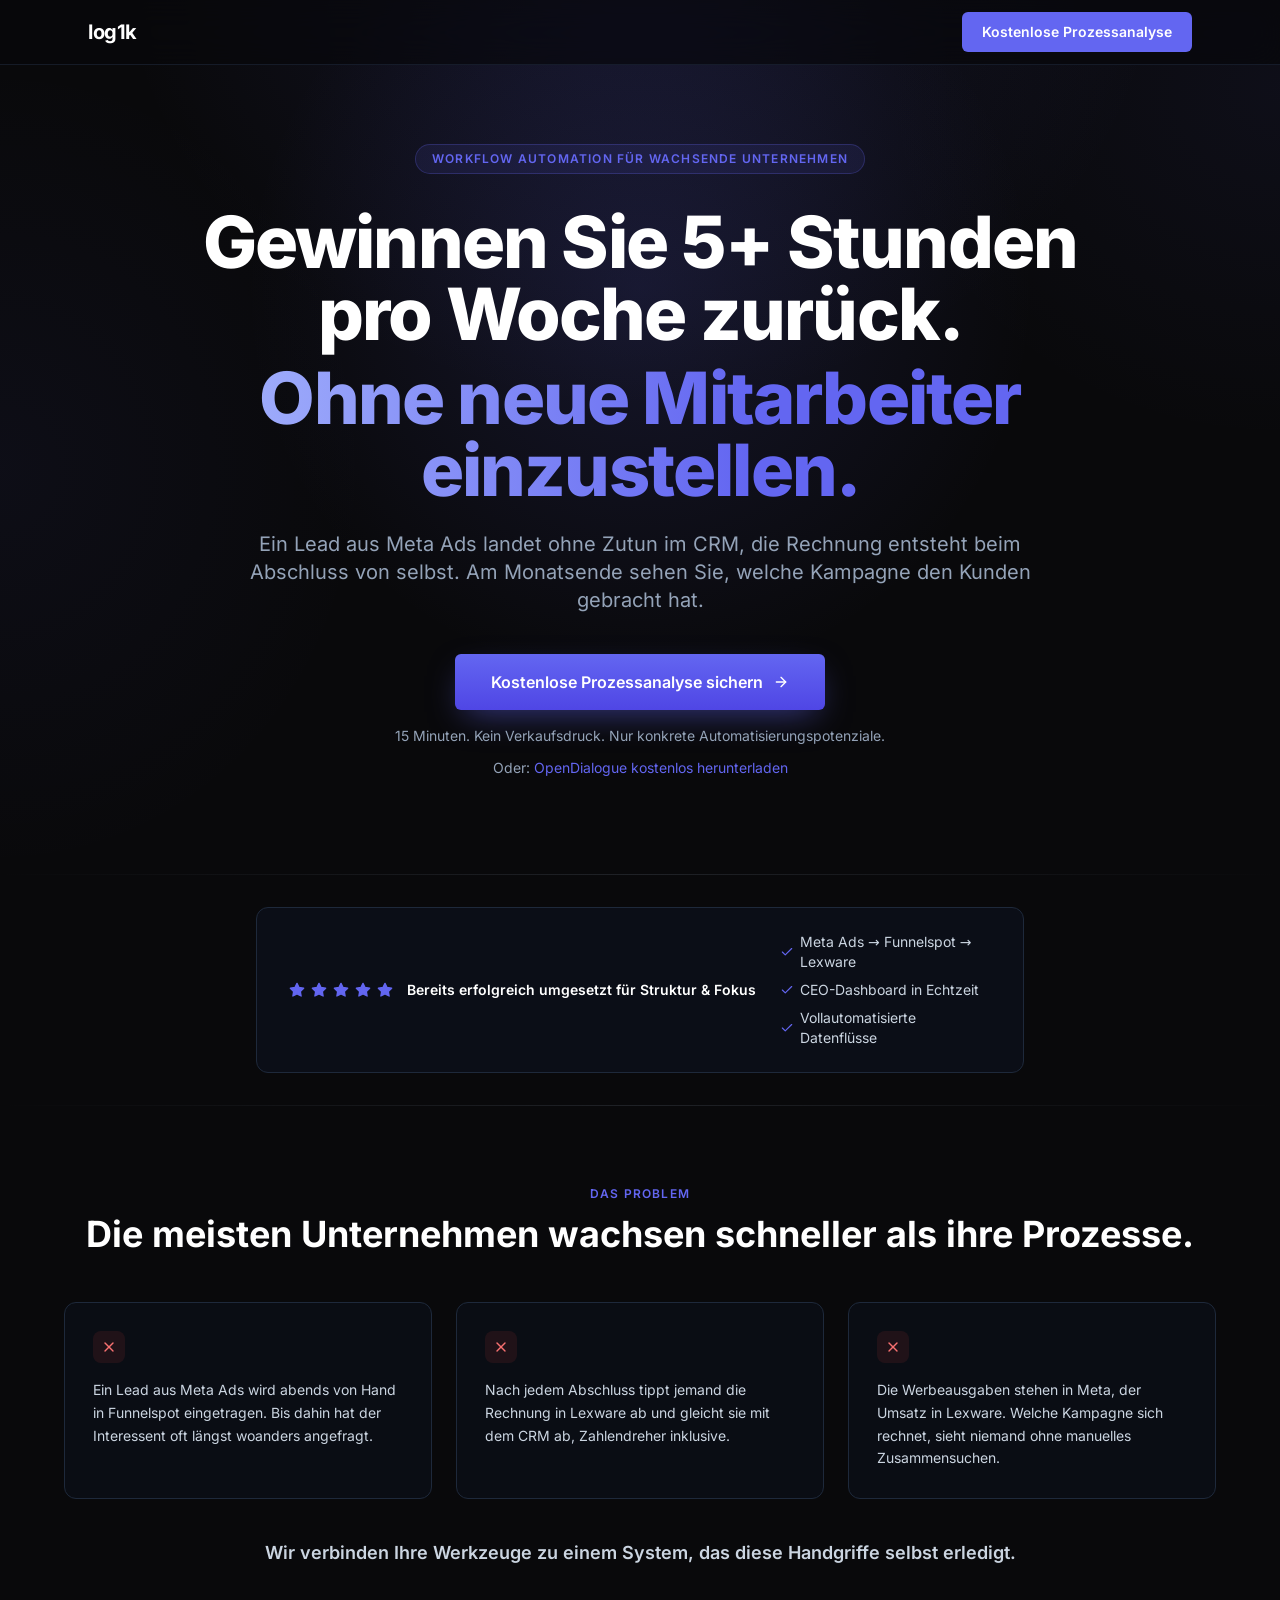
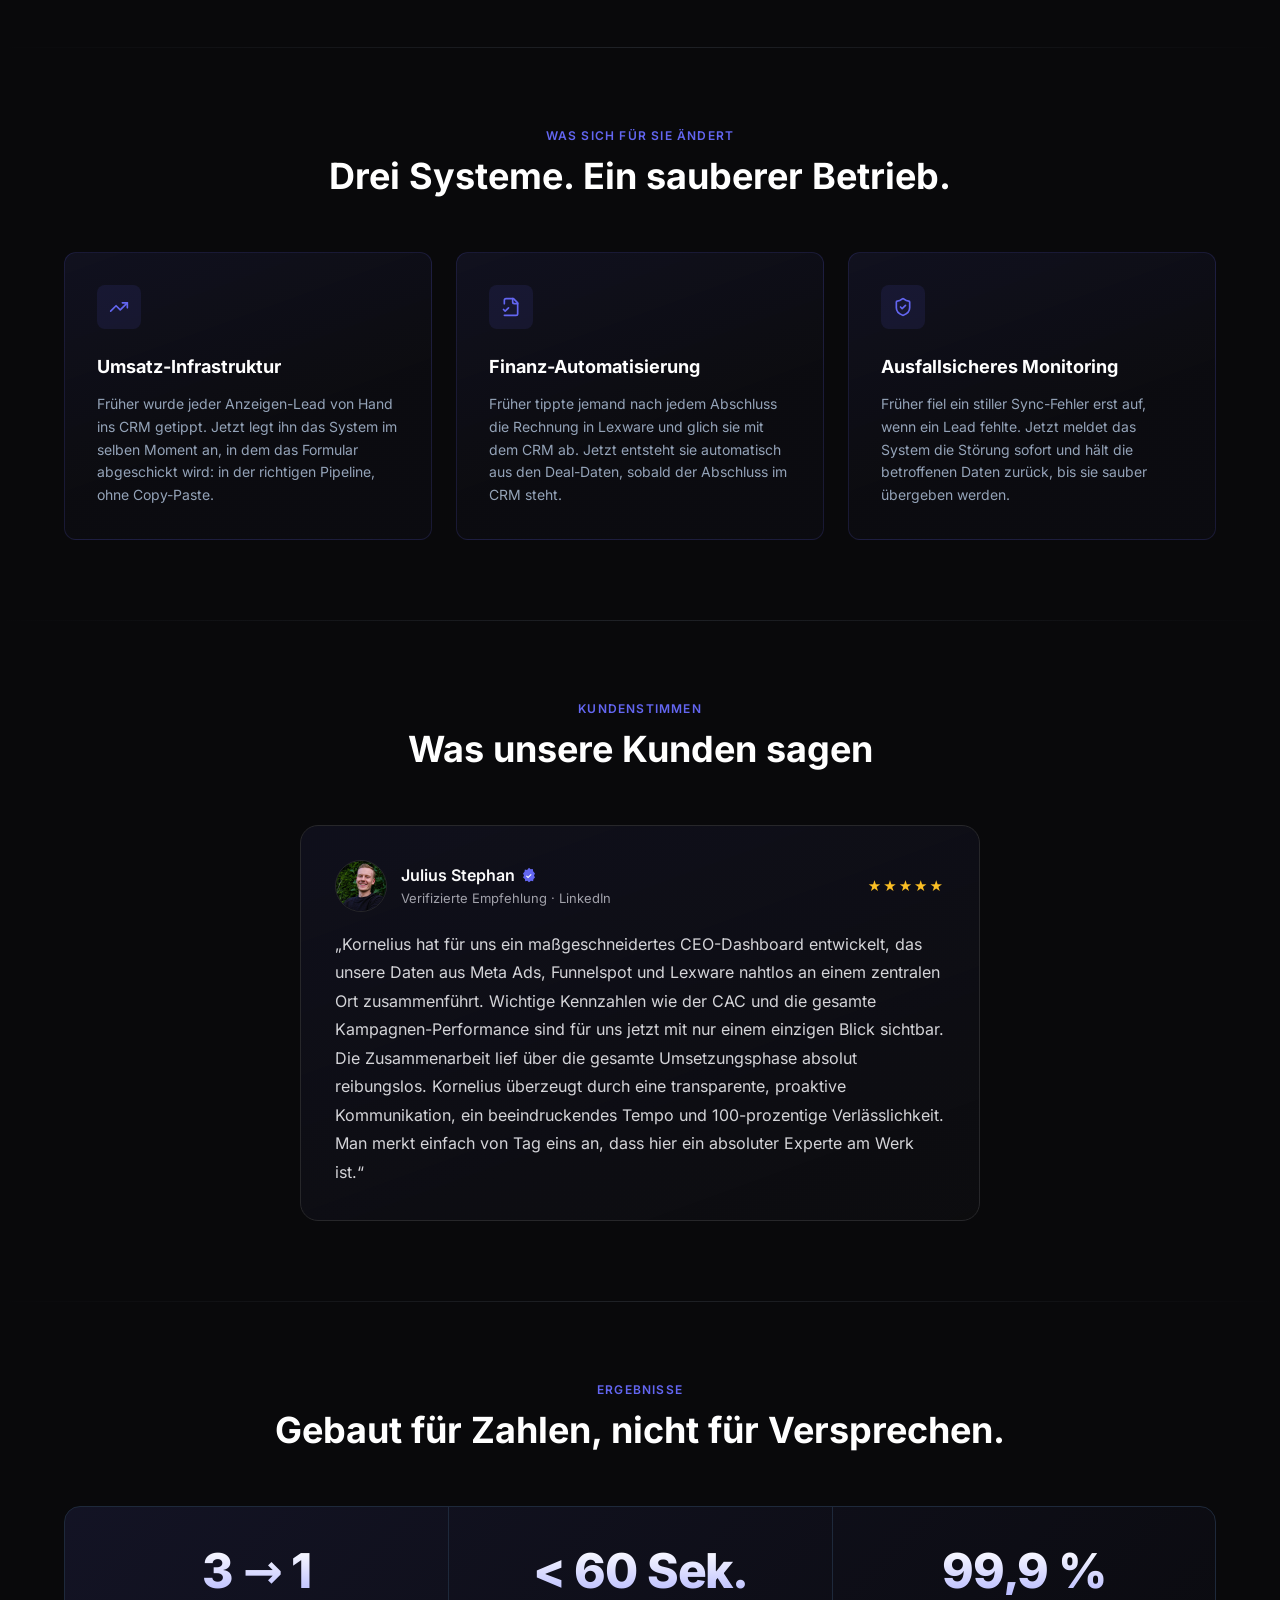
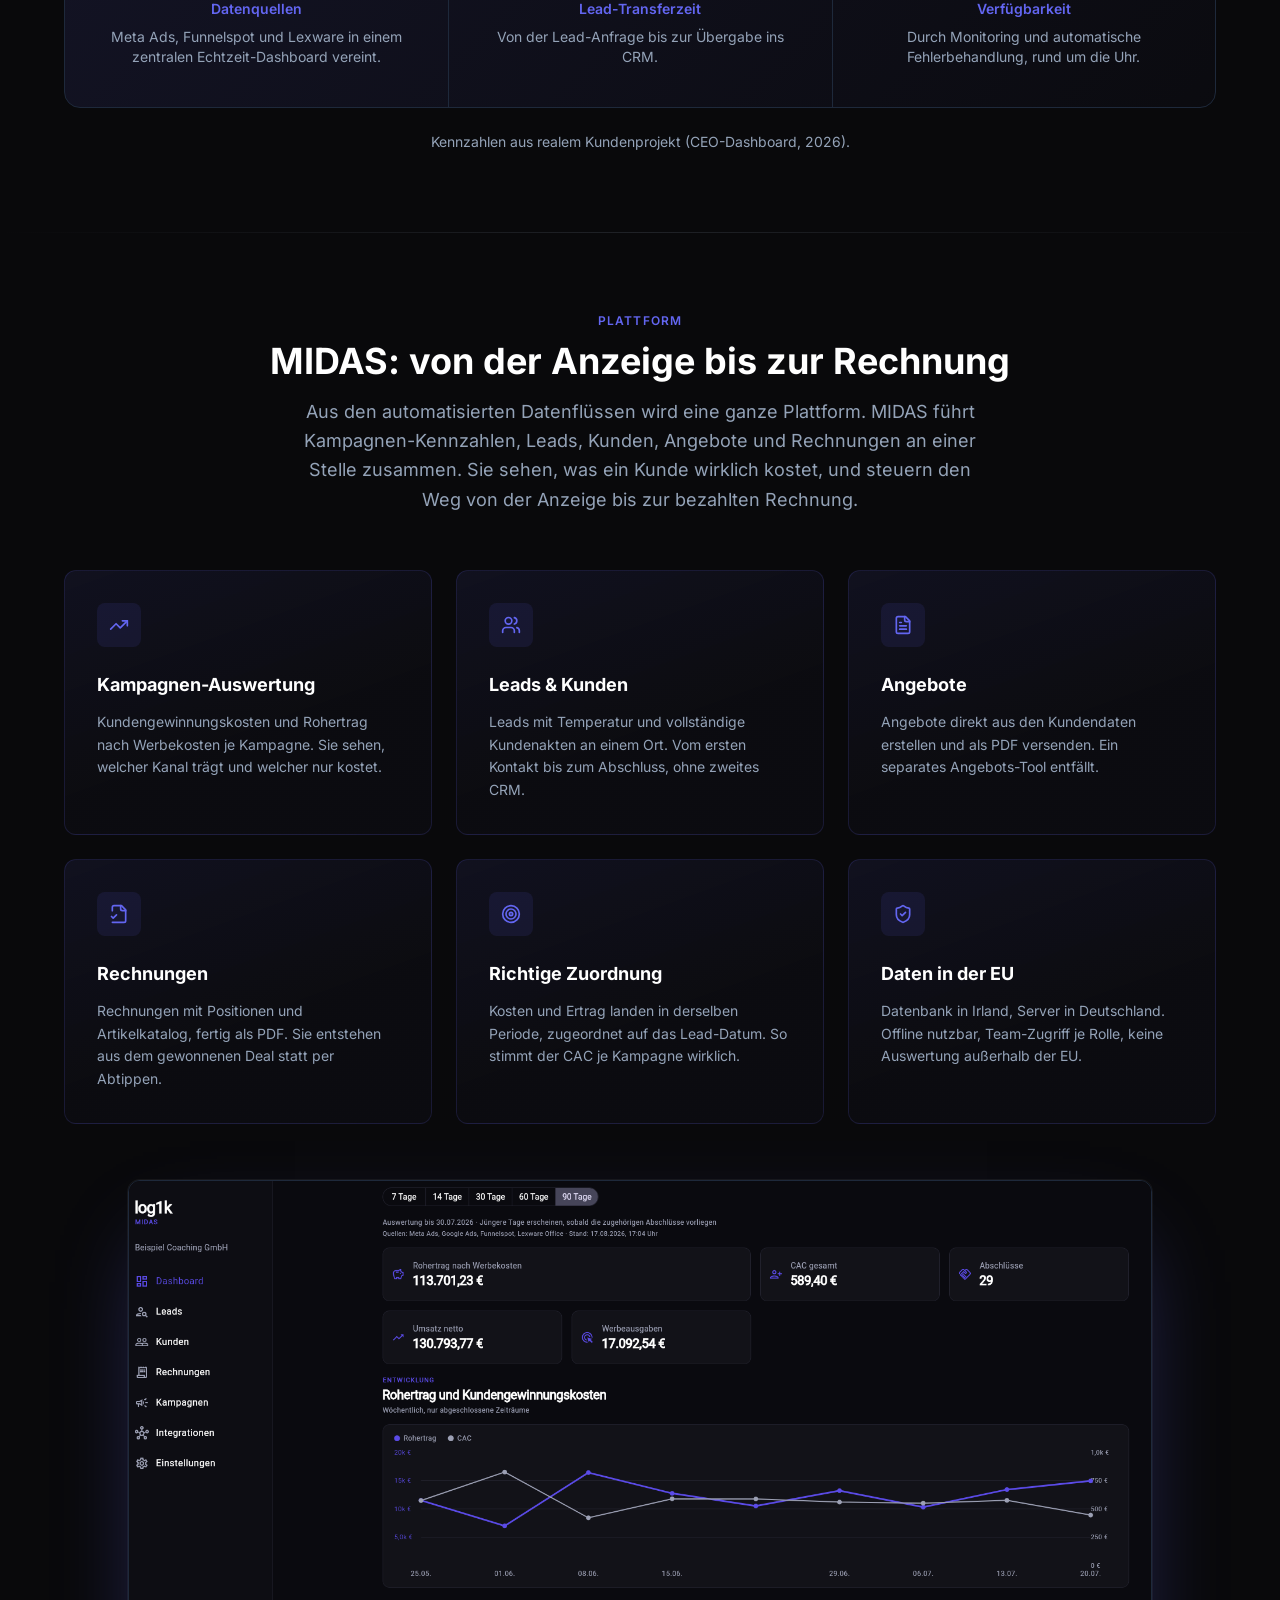
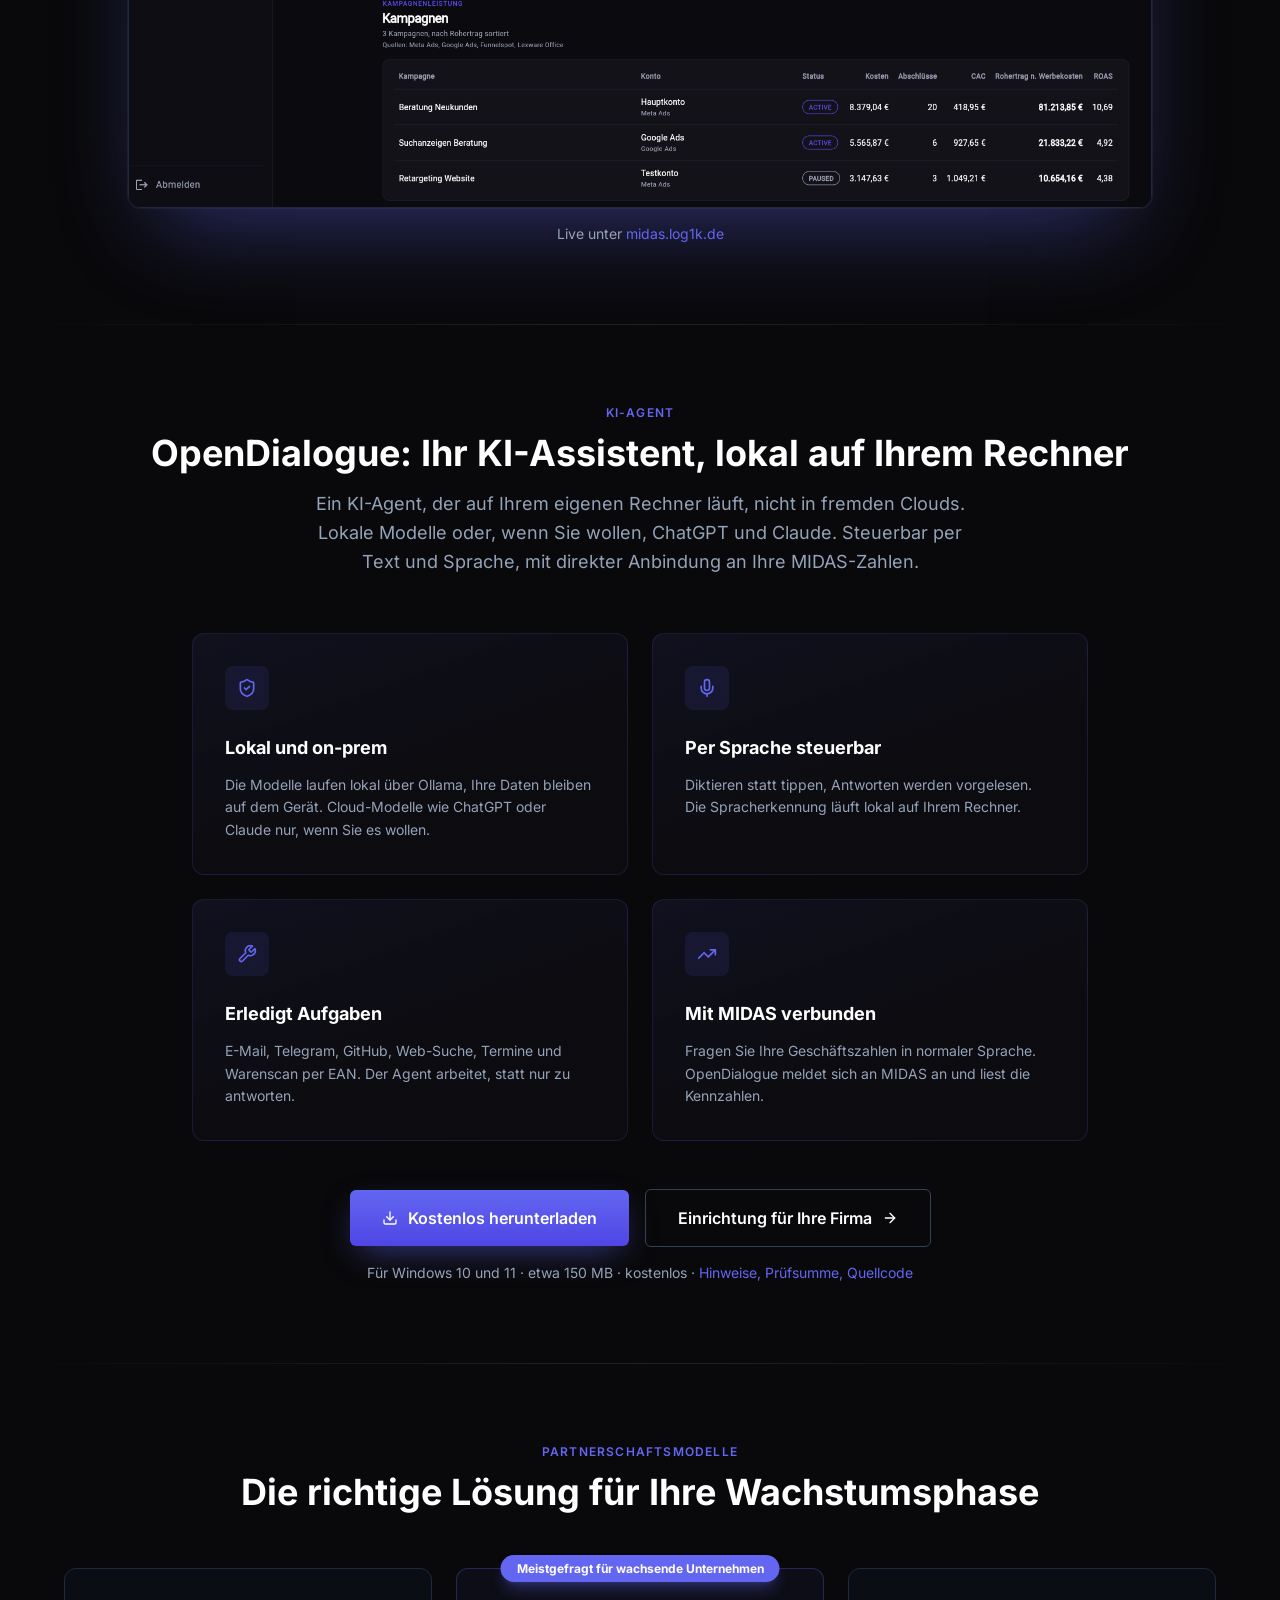
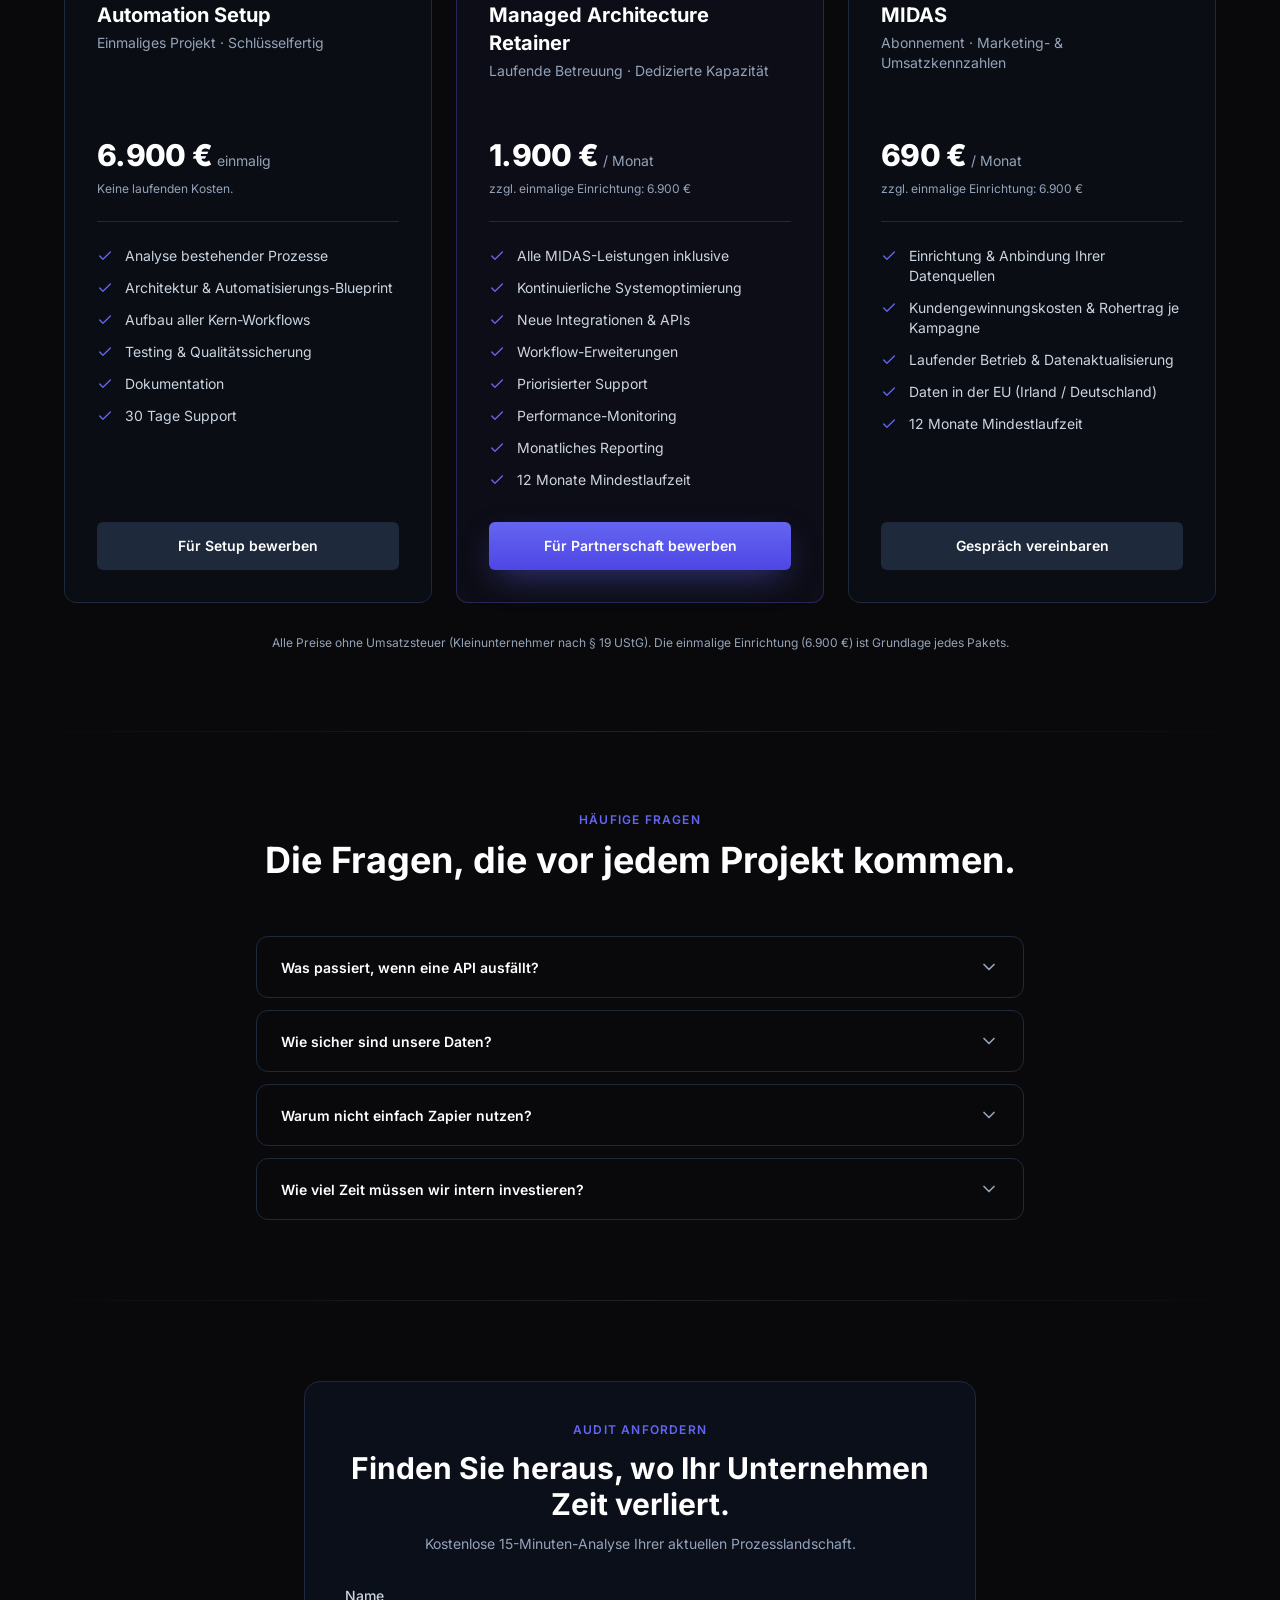
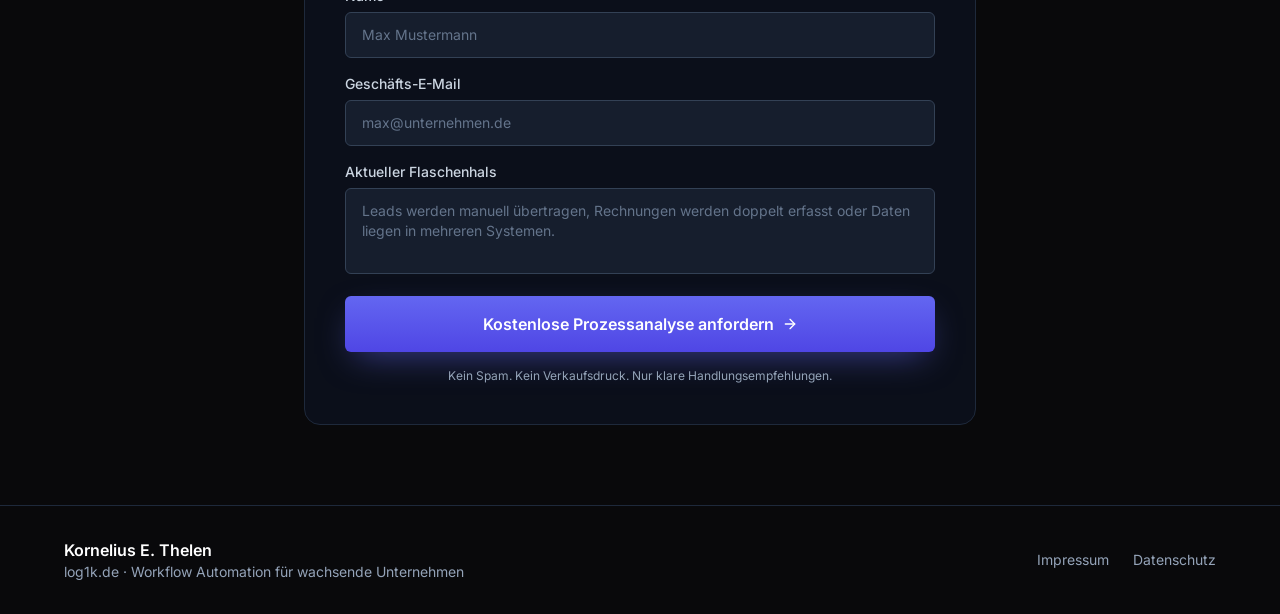
==== commit dc570fff: "Add OpenDialogue download CTA (free .exe) + secondary company-setup button + hero download link; cac" ====
--- a/index.html
+++ b/index.html
@@ -16,13 +16,14 @@
   <meta property="og:image:height" content="630">
   <meta property="og:image:type" content="image/jpeg">
   <link rel="stylesheet" href="/fonts/fonts.css">
-  <link rel="stylesheet" href="/tw.css?v=4">
+  <link rel="stylesheet" href="/tw.css?v=5">
   <script>
     // Minimal self-hosted icon renderer (replaces external Lucide CDN).
     // Only the icons actually used on this page are included.
     (function () {
       var ICONS = {
         'arrow-right': '<path d="M5 12h14"/><path d="m12 5 7 7-7 7"/>',
+        'download': '<path d="M21 15v4a2 2 0 0 1-2 2H5a2 2 0 0 1-2-2v-4"/><polyline points="7 10 12 15 17 10"/><line x1="12" x2="12" y1="15" y2="3"/>',
         'trending-up': '<polyline points="22 7 13.5 15.5 8.5 10.5 2 17"/><polyline points="16 7 22 7 22 13"/>',
         'file-check-2': '<path d="M4 22h14a2 2 0 0 0 2-2V7l-5-5H6a2 2 0 0 0-2 2v4"/><path d="M14 2v4a2 2 0 0 0 2 2h4"/><path d="m3 15 2 2 4-4"/>',
         'shield-check': '<path d="M20 13c0 5-3.5 7.5-7.66 8.95a1 1 0 0 1-.67-.01C7.5 20.5 4 18 4 13V6a1 1 0 0 1 1-1c2 0 4.5-1.2 6.24-2.72a1.17 1.17 0 0 1 1.52 0C14.51 3.81 17 5 19 5a1 1 0 0 1 1 1z"/><path d="m9 12 2 2 4-4"/>',
@@ -178,6 +179,7 @@
         <i data-lucide="arrow-right" class="w-4 h-4"></i>
       </a>
       <p class="text-slate-400 text-sm mt-4">15 Minuten. Kein Verkaufsdruck. Nur konkrete Automatisierungspotenziale.</p>
+      <p class="text-slate-400 text-sm mt-3">Oder: <a href="#opendialogue" class="text-brand hover:underline">OpenDialogue kostenlos herunterladen</a></p>
     </div>
   </section>
 
@@ -472,11 +474,17 @@
       </div>
 
       <div class="text-center">
-        <a href="#audit" class="cta inline-flex items-center gap-2.5 text-white font-semibold px-8 py-4 rounded-md text-base">
-          Gespr&auml;ch vereinbaren
-          <i data-lucide="arrow-right" class="w-4 h-4"></i>
-        </a>
-        <p class="text-slate-400 text-sm mt-4">On-Premise, auf Anfrage.</p>
+        <div class="flex flex-col sm:flex-row items-center justify-center gap-4">
+          <a href="https://download.log1k.de/opendialogue/OpenDialogue-Setup.exe" class="cta inline-flex items-center gap-2.5 text-white font-semibold px-8 py-4 rounded-md text-base">
+            <i data-lucide="download" class="w-4 h-4"></i>
+            Kostenlos herunterladen
+          </a>
+          <a href="#audit" class="inline-flex items-center gap-2.5 border border-slate-700 hover:bg-slate-700 text-white font-semibold px-8 py-4 rounded-md text-base transition-colors">
+            Einrichtung f&uuml;r Ihre Firma
+            <i data-lucide="arrow-right" class="w-4 h-4"></i>
+          </a>
+        </div>
+        <p class="text-slate-400 text-sm mt-4">F&uuml;r Windows 10 und 11 &middot; etwa 150 MB &middot; kostenlos &middot; <a href="https://download.log1k.de/" class="text-brand hover:underline">Hinweise, Pr&uuml;fsumme, Quellcode</a></p>
       </div>
     </div>
   </section>
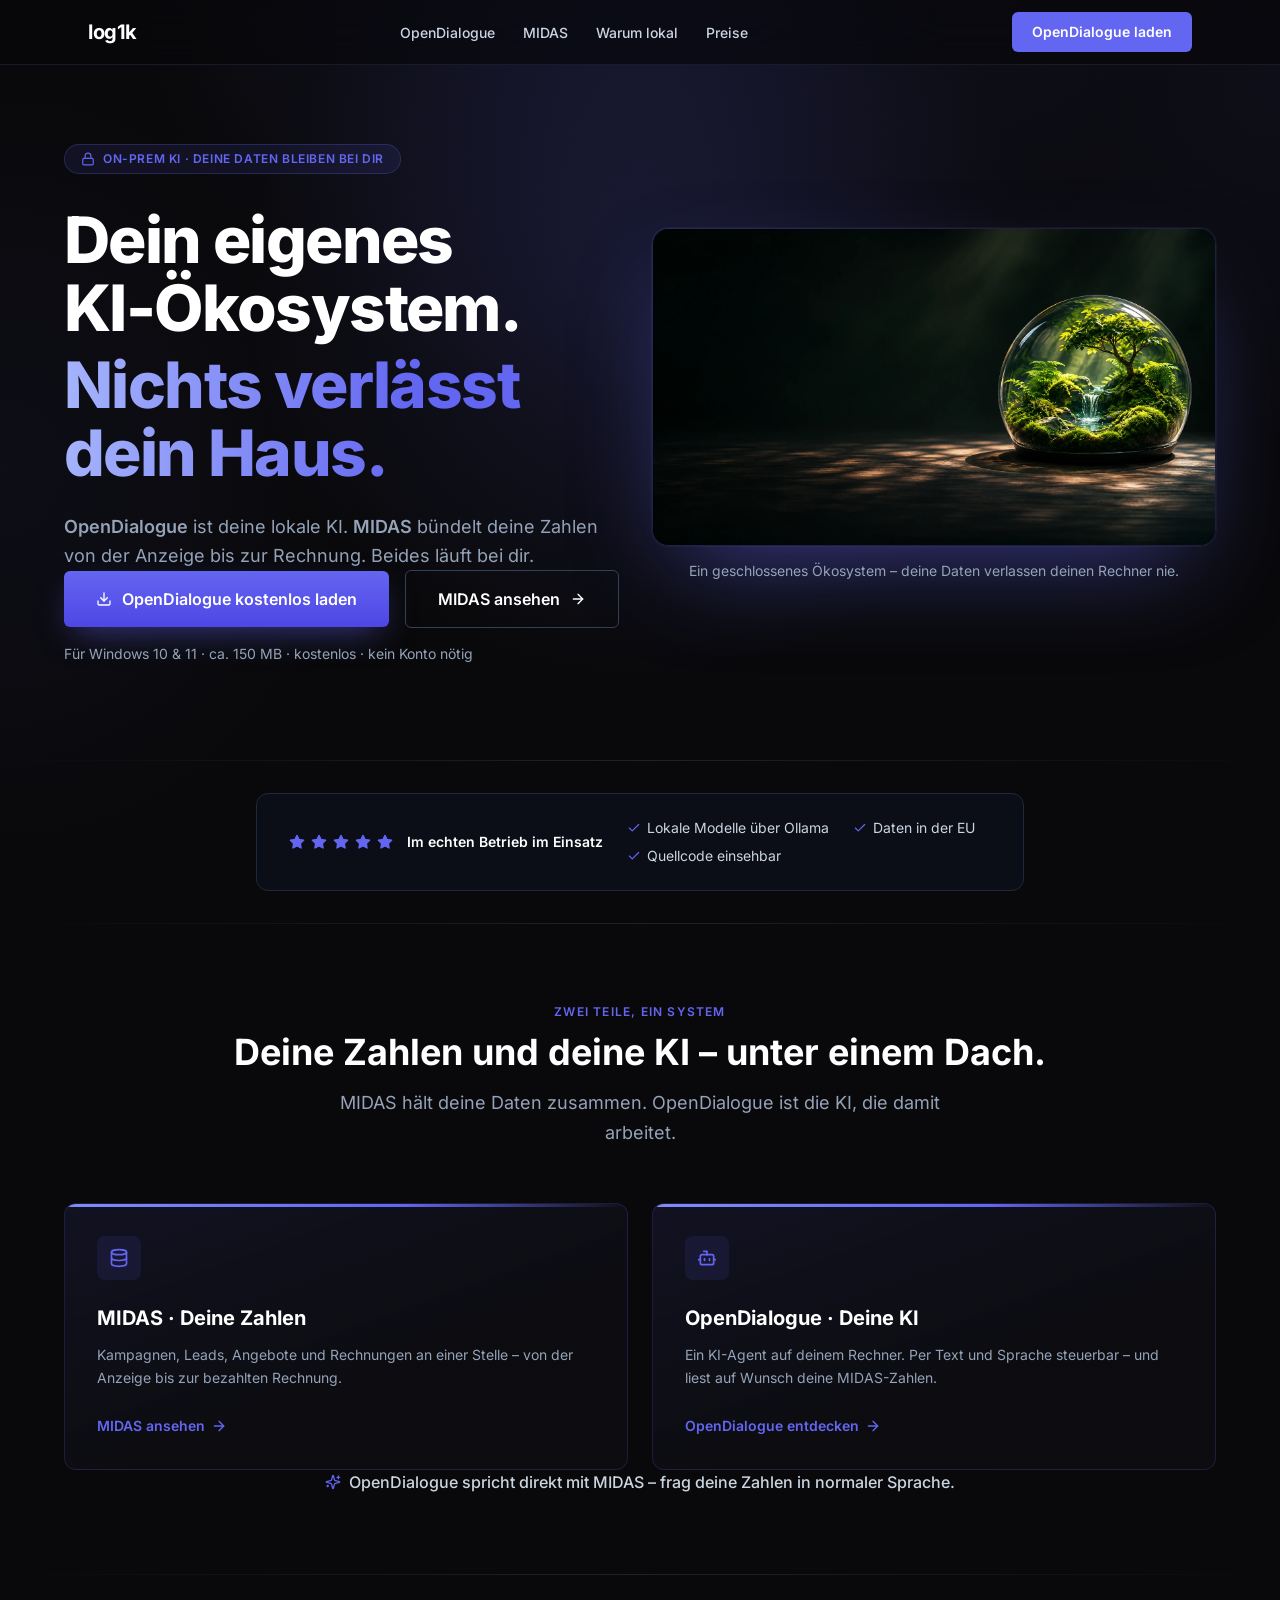
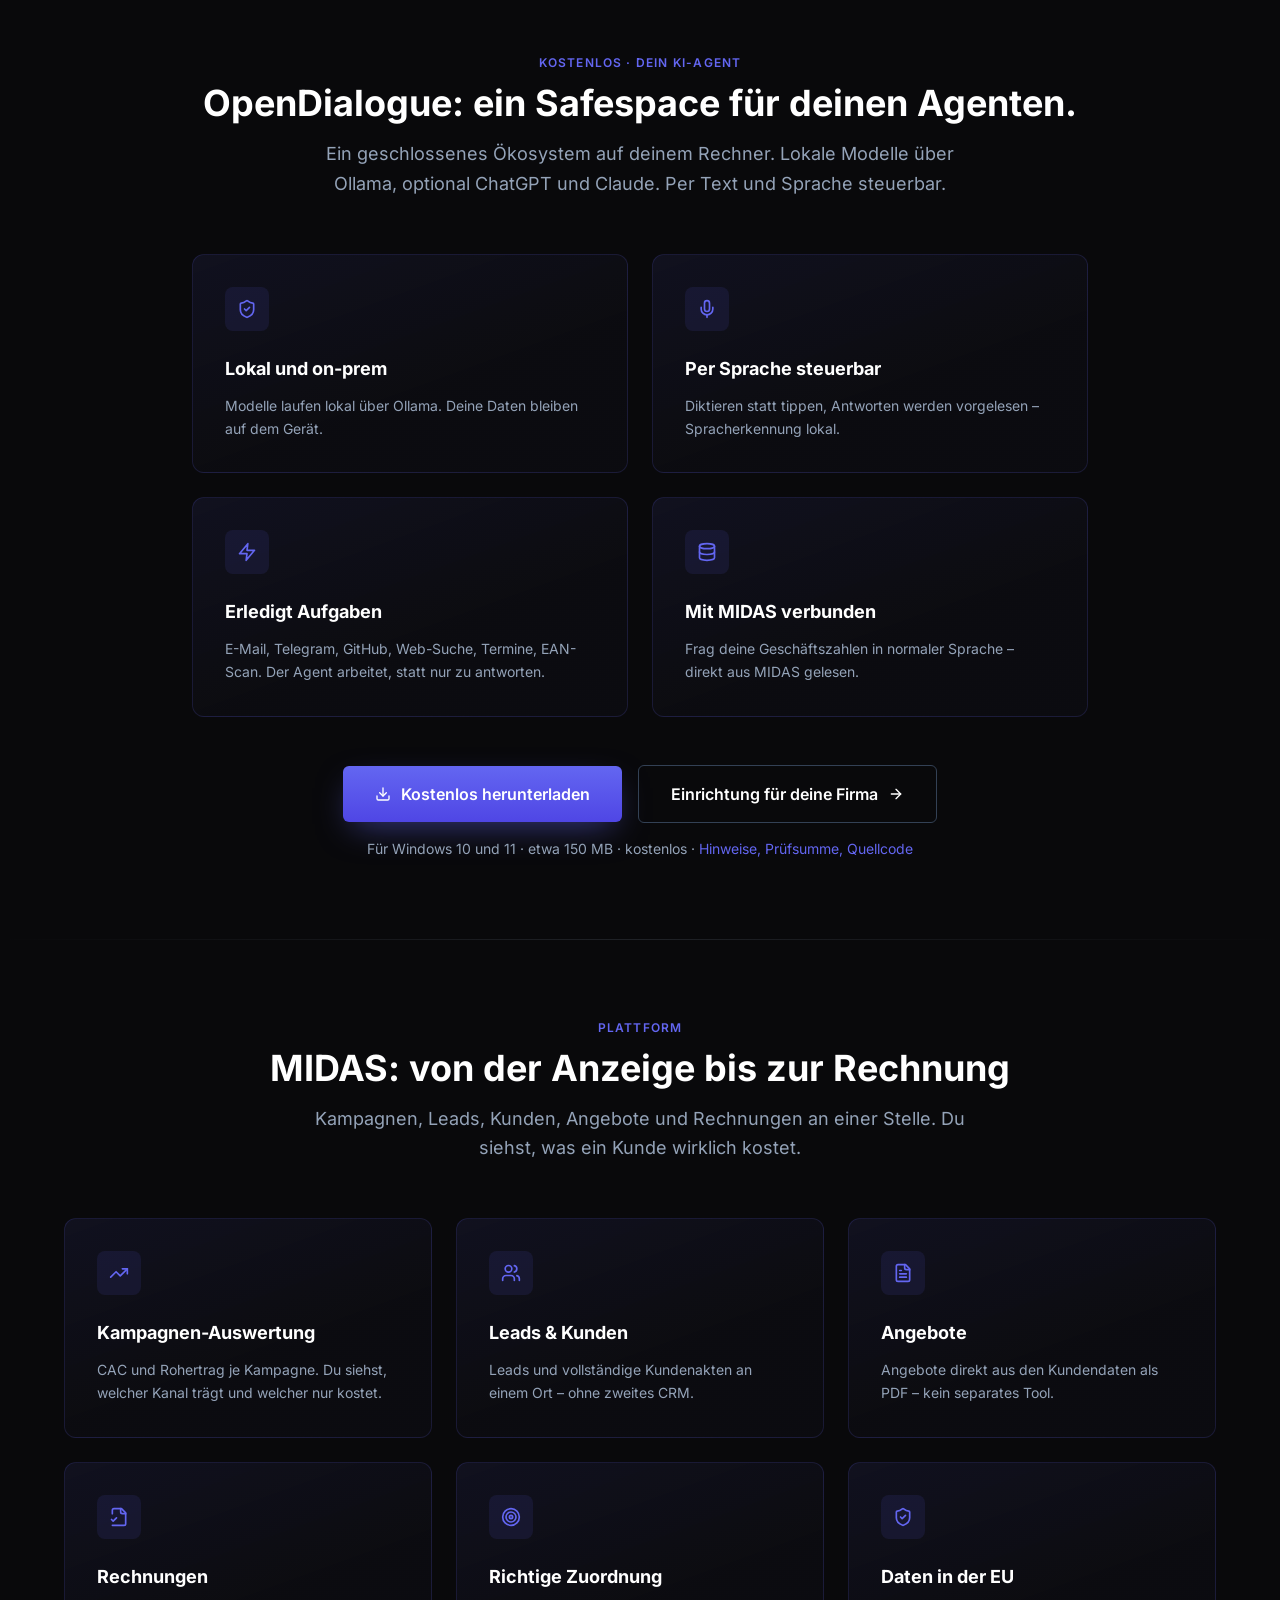
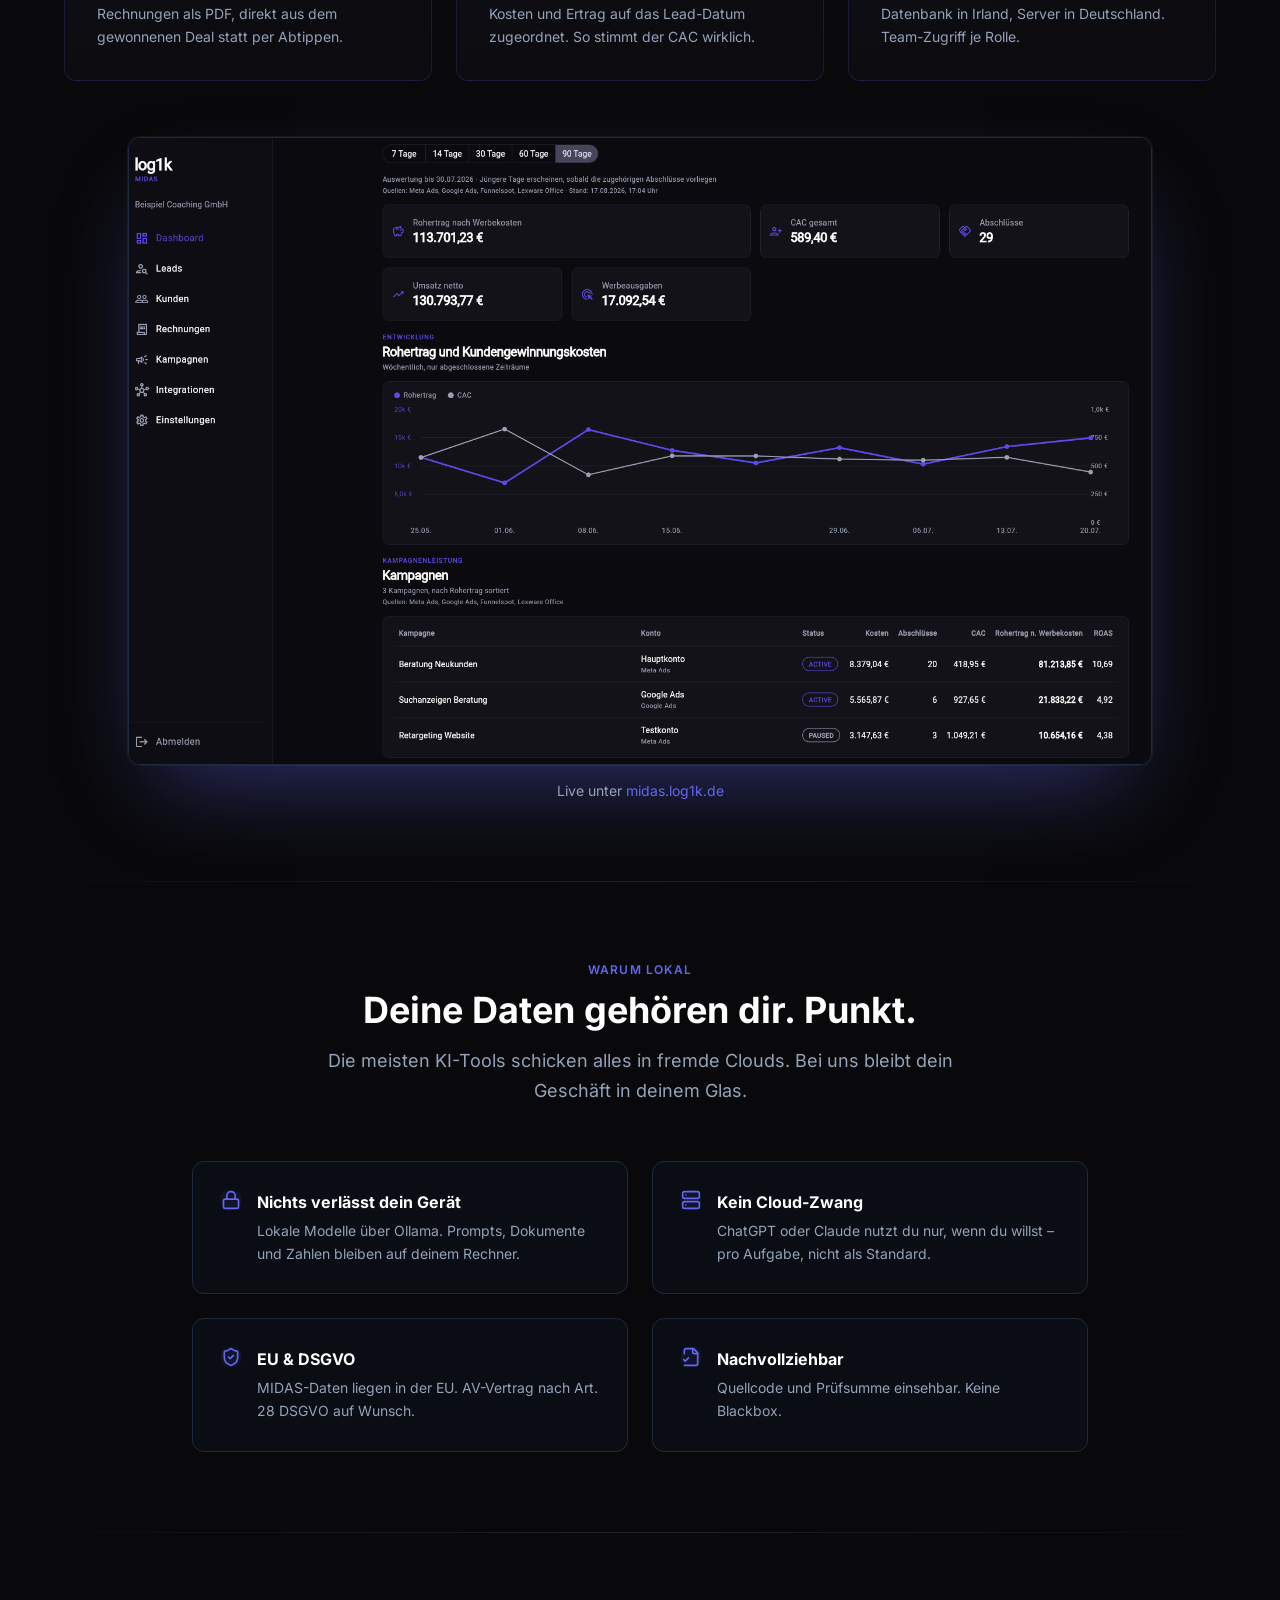
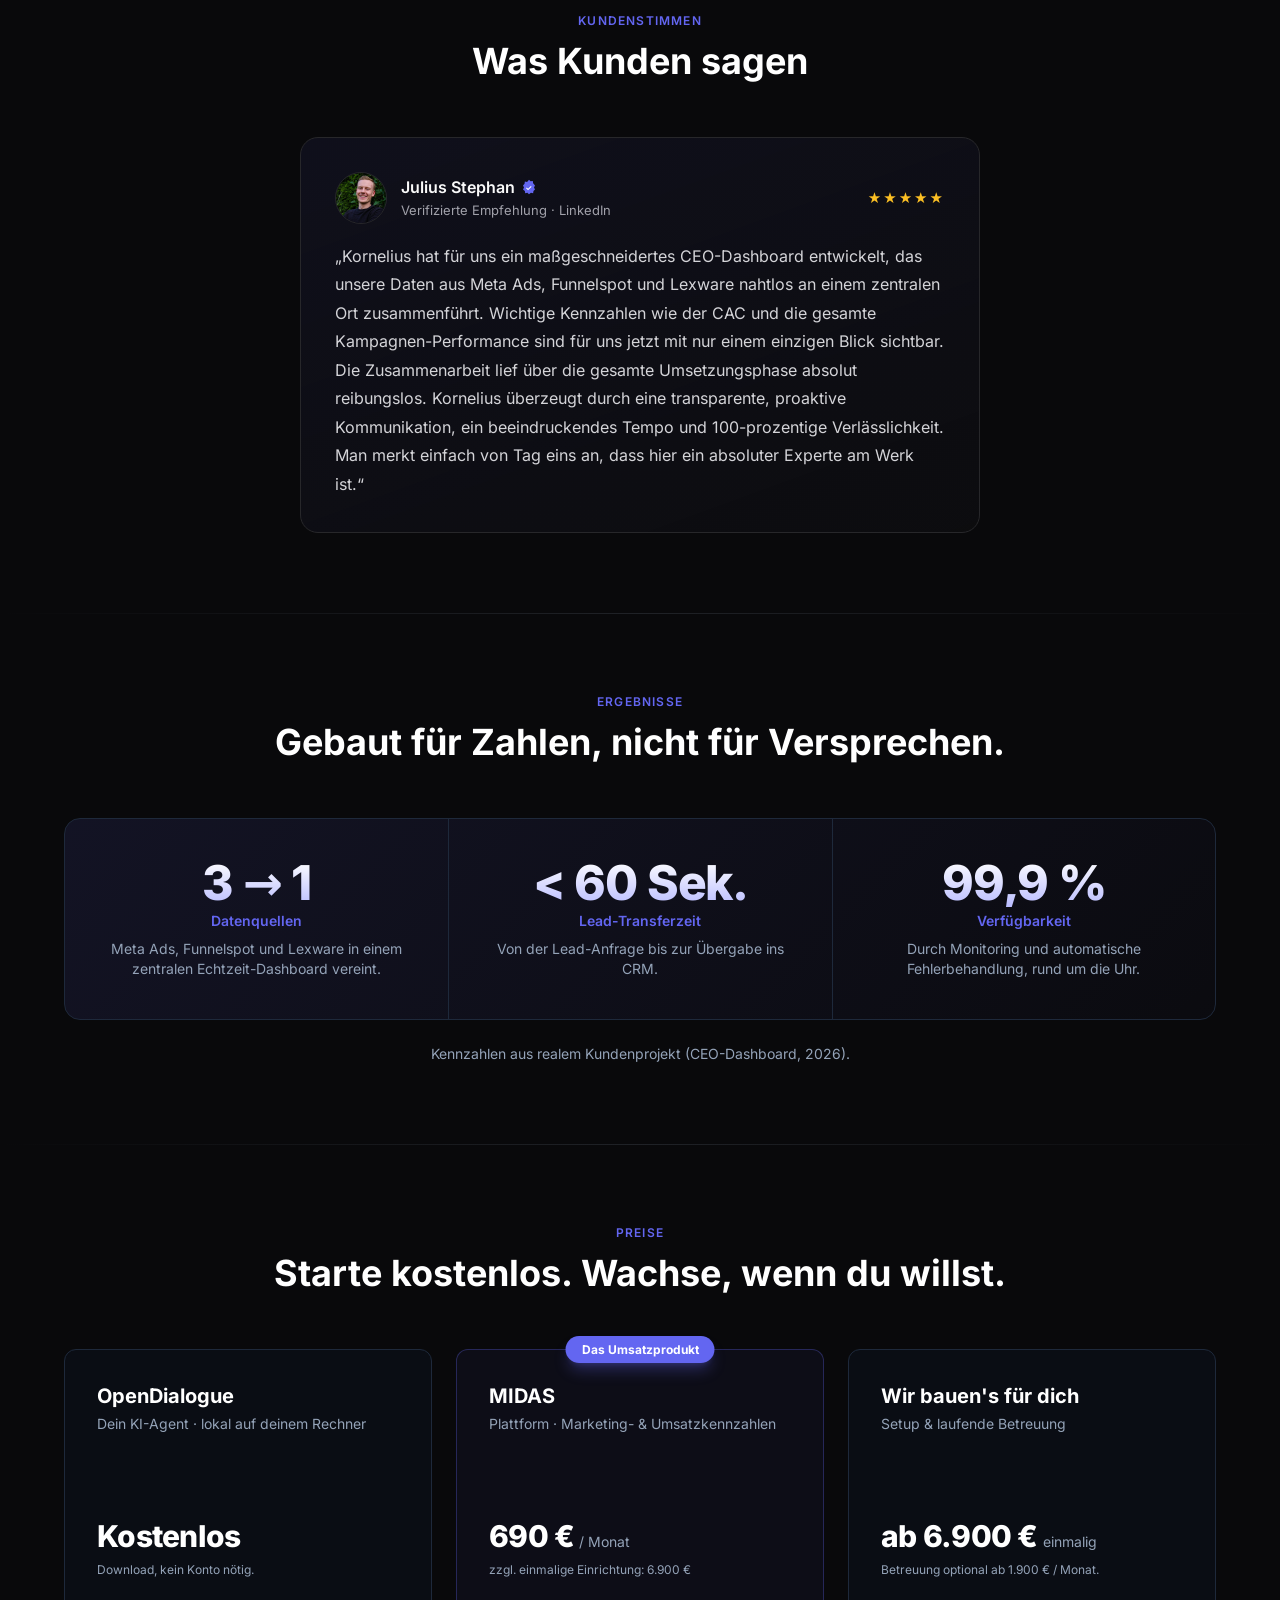
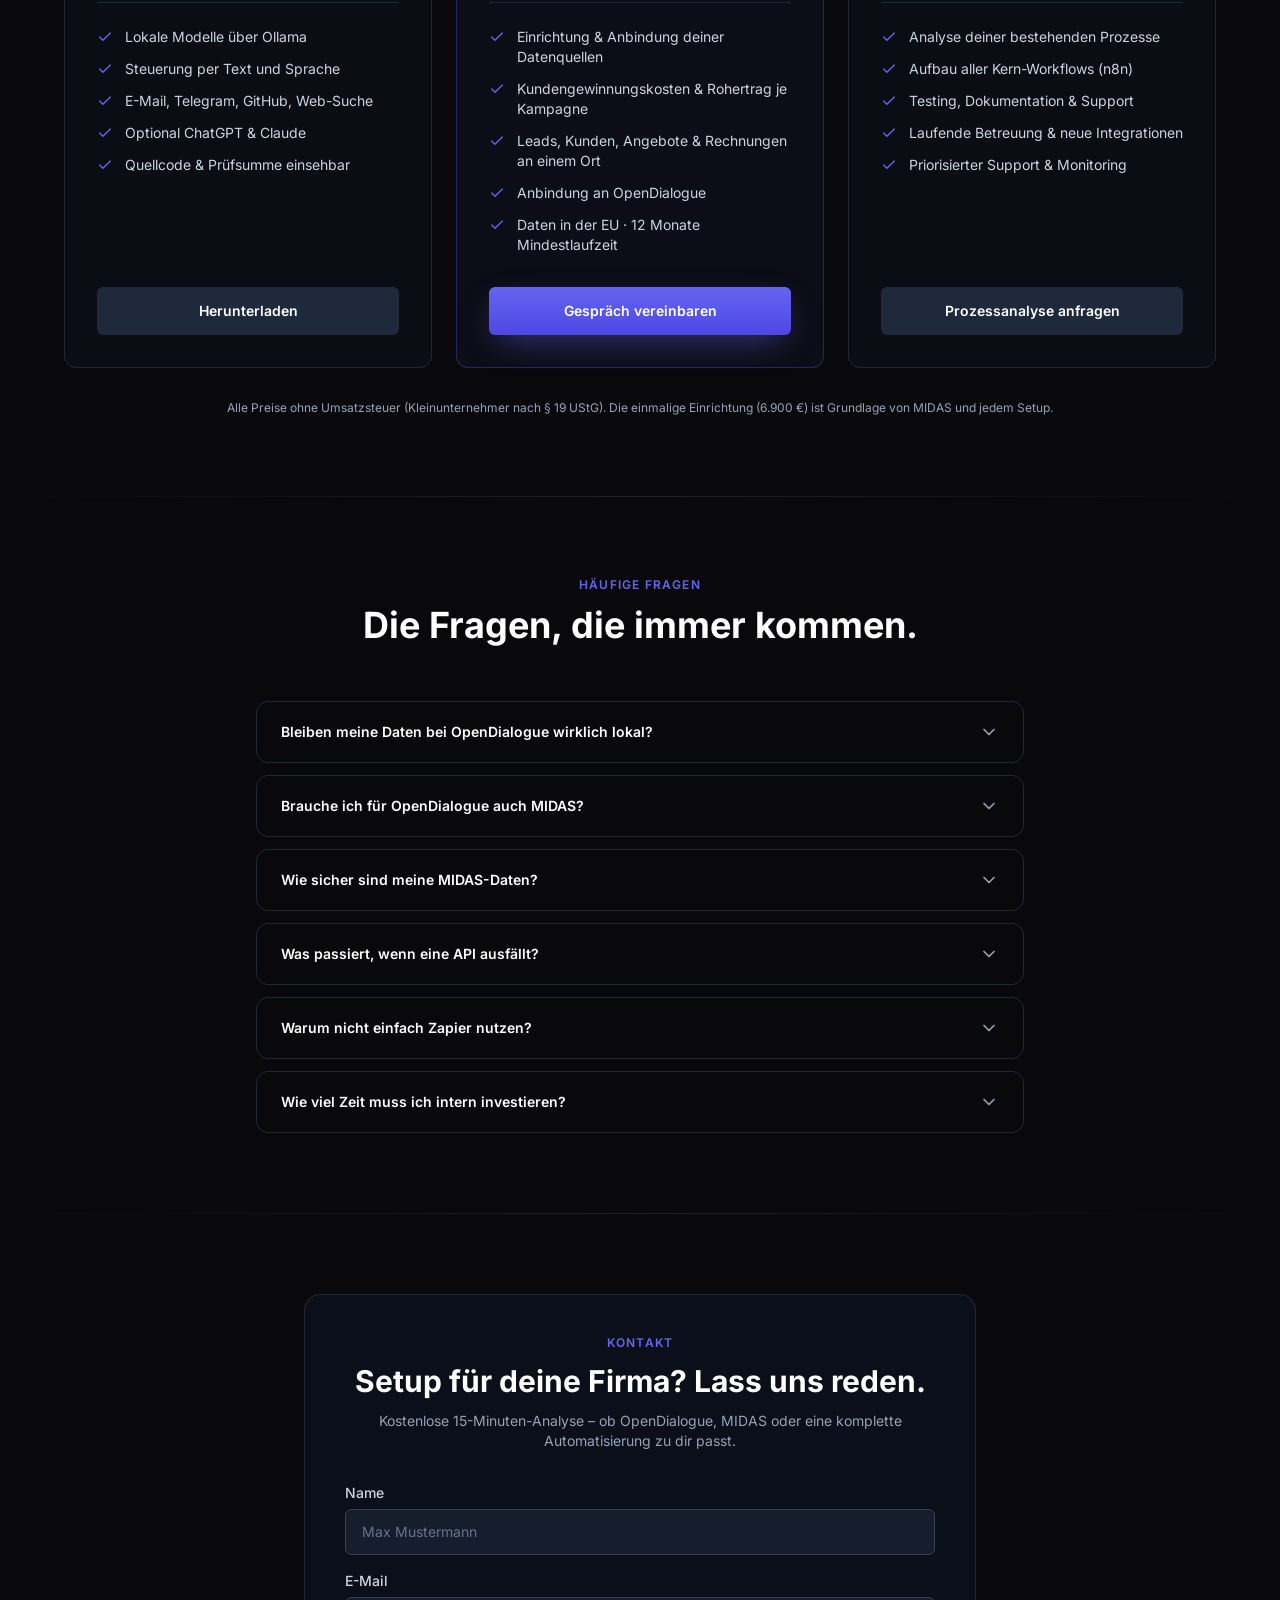
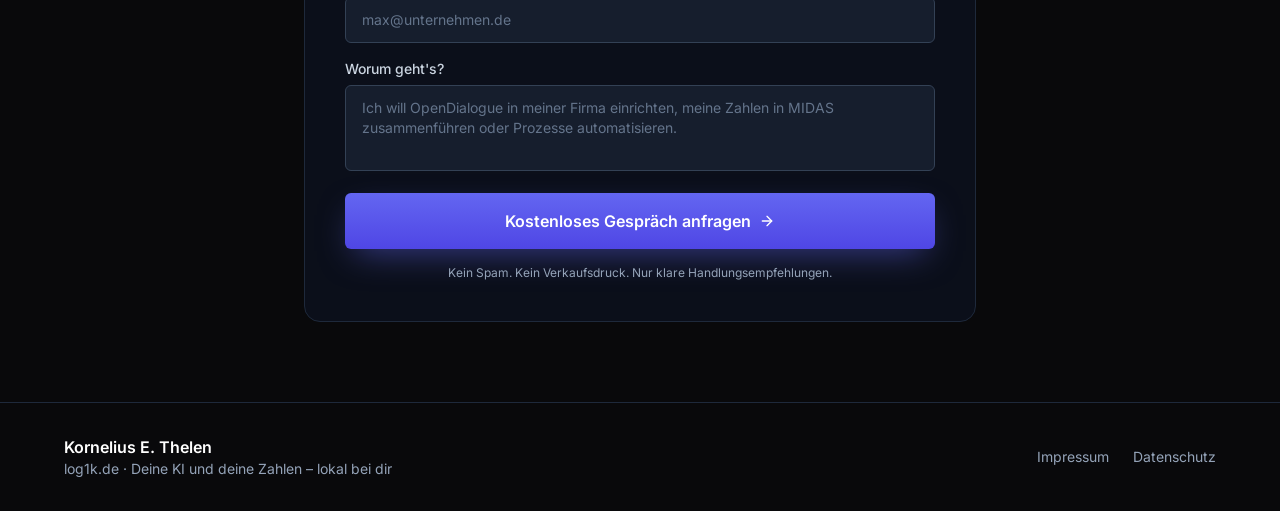
==== commit 0e3dc9e3: "Rebuild homepage around OpenDialogue & MIDAS products Shift the homepage from an automation-agency p" ====
--- a/index.html
+++ b/index.html
@@ -3,12 +3,12 @@
 <head>
   <meta charset="UTF-8">
   <meta name="viewport" content="width=device-width, initial-scale=1.0">
-  <title>log1k: Workflow-Automatisierung für wachsende Unternehmen | Kornelius E. Thelen</title>
-  <meta name="description" content="Wir automatisieren Ihre Vertriebs-, Verwaltungs- und Finanzprozesse. Leads schneller bearbeiten, Rechnungen automatisch erstellen, manuelle Aufgaben eliminieren.">
+  <title>log1k: Dein eigenes KI-Ökosystem – OpenDialogue &amp; MIDAS</title>
+  <meta name="description" content="OpenDialogue: deine KI lokal auf deinem Rechner, deine Daten bleiben bei dir. MIDAS: deine Geschäftszahlen von der Anzeige bis zur Rechnung an einem Ort. Läuft bei dir, nicht in fremden Clouds.">
   <meta name="robots" content="index, follow">
   <link rel="canonical" href="https://log1k.de">
-  <meta property="og:title" content="log1k: Gewinnen Sie 5+ Stunden pro Woche zurück">
-  <meta property="og:description" content="Wir automatisieren Ihre Vertriebs-, Verwaltungs- und Finanzprozesse. Ohne neue Mitarbeiter einzustellen.">
+  <meta property="og:title" content="log1k: Dein eigenes KI-Ökosystem">
+  <meta property="og:description" content="Deine KI und deine Geschäftszahlen – lokal auf deinen Geräten. OpenDialogue läuft auf deinem Rechner, MIDAS führt deine Zahlen zusammen. Nichts verlässt dein Haus.">
   <meta property="og:type" content="website">
   <meta property="og:url" content="https://log1k.de">
   <meta property="og:image" content="https://log1k.de/og-image.jpg">
@@ -35,7 +35,13 @@
         'users': '<path d="M16 21v-2a4 4 0 0 0-4-4H6a4 4 0 0 0-4 4v2"/><circle cx="9" cy="7" r="4"/><path d="M22 21v-2a4 4 0 0 0-3-3.87"/><path d="M16 3.13a4 4 0 0 1 0 7.75"/>',
         'file-text': '<path d="M15 2H6a2 2 0 0 0-2 2v16a2 2 0 0 0 2 2h12a2 2 0 0 0 2-2V7Z"/><path d="M14 2v4a2 2 0 0 0 2 2h4"/><path d="M16 13H8"/><path d="M16 17H8"/><path d="M10 9H8"/>',
         'mic': '<path d="M12 2a3 3 0 0 0-3 3v7a3 3 0 0 0 6 0V5a3 3 0 0 0-3-3Z"/><path d="M19 10v2a7 7 0 0 1-14 0v-2"/><line x1="12" x2="12" y1="19" y2="22"/>',
-        'wrench': '<path d="M14.7 6.3a1 1 0 0 0 0 1.4l1.6 1.6a1 1 0 0 0 1.4 0l3.77-3.77a6 6 0 0 1-7.94 7.94l-6.91 6.91a2.12 2.12 0 0 1-3-3l6.91-6.91a6 6 0 0 1 7.94-7.94l-3.76 3.76z"/>'
+        'wrench': '<path d="M14.7 6.3a1 1 0 0 0 0 1.4l1.6 1.6a1 1 0 0 0 1.4 0l3.77-3.77a6 6 0 0 1-7.94 7.94l-6.91 6.91a2.12 2.12 0 0 1-3-3l6.91-6.91a6 6 0 0 1 7.94-7.94l-3.76 3.76z"/>',
+        'database': '<ellipse cx="12" cy="5" rx="9" ry="3"/><path d="M3 5V19A9 3 0 0 0 21 19V5"/><path d="M3 12A9 3 0 0 0 21 12"/>',
+        'bot': '<path d="M12 8V4H8"/><rect width="16" height="12" x="4" y="8" rx="2"/><path d="M2 14h2"/><path d="M20 14h2"/><path d="M15 13v2"/><path d="M9 13v2"/>',
+        'zap': '<polygon points="13 2 3 14 12 14 11 22 21 10 12 10 13 2"/>',
+        'lock': '<rect width="18" height="11" x="3" y="11" rx="2" ry="2"/><path d="M7 11V7a5 5 0 0 1 10 0v4"/>',
+        'server': '<rect width="20" height="8" x="2" y="2" rx="2" ry="2"/><rect width="20" height="8" x="2" y="14" rx="2" ry="2"/><line x1="6" x2="6.01" y1="6" y2="6"/><line x1="6" x2="6.01" y1="18" y2="18"/>',
+        'sparkles': '<path d="M9.937 15.5A2 2 0 0 0 8.5 14.063l-6.135-1.582a.5.5 0 0 1 0-.962L8.5 9.936A2 2 0 0 0 9.937 8.5l1.582-6.135a.5.5 0 0 1 .963 0L14.063 8.5A2 2 0 0 0 15.5 9.937l6.135 1.581a.5.5 0 0 1 0 .964L15.5 14.063a2 2 0 0 0-1.437 1.437l-1.582 6.135a.5.5 0 0 1-.963 0z"/><path d="M20 3v4"/><path d="M22 5h-4"/><path d="M4 17v2"/><path d="M5 18H3"/>'
       };
       function render(root) {
         (root || document).querySelectorAll('[data-lucide]').forEach(function (el) {
@@ -74,10 +80,27 @@
       background: rgba(8, 8, 11, 0.70);
     }
 
+    /* nav links (own styling: tw.css has no md:flex display utility) */
+    .nav-links { display: none; align-items: center; gap: 1.75rem; }
+    .nav-links a { color:#cbd5e1; font-size:.875rem; font-weight:500; transition: color .2s ease; }
+    .nav-links a:hover { color:#fff; }
+    @media (min-width: 768px) { .nav-links { display: flex; } }
+
+    /* nav-link jumps land below the fixed header */
+    section[id] { scroll-margin-top: 5rem; }
+
     /* soft gradient section dividers instead of hard full-width lines */
     main > section.border-t {
       border-top: 1px solid transparent;
       border-image: linear-gradient(to right, transparent, rgba(148,163,184,0.16), transparent) 1;
+    }
+
+    /* big hero headline – full control via clamp, independent of tw text sizes */
+    .display {
+      font-size: clamp(2.5rem, 5.2vw, 4rem);
+      line-height: 1.07;
+      letter-spacing: -0.025em;
+      font-weight: 800;
     }
 
     /* feature cards: depth + hover lift */
@@ -92,9 +115,22 @@
       box-shadow: 0 18px 50px -18px rgba(99,102,241,0.38);
     }
 
+    /* product pillar cards (a touch larger, with top accent) */
+    .pillar {
+      position: relative;
+      background: linear-gradient(160deg, rgba(99,102,241,0.10) 0%, rgba(18,18,26,0.40) 62%);
+      border: 1px solid rgba(99,102,241,0.18);
+      overflow: hidden;
+    }
+    .pillar::before {
+      content: "";
+      position: absolute; inset: 0 0 auto 0; height: 3px;
+      background: linear-gradient(90deg, #818cf8, #6366f1 60%, transparent);
+    }
+
     /* accordion */
     .accordion-content { max-height: 0; overflow: hidden; transition: max-height 0.32s ease; }
-    .accordion-content.open { max-height: 460px; }
+    .accordion-content.open { max-height: 520px; }
     .accordion-chevron { transition: transform 0.32s ease; }
     .accordion-chevron.rotated { transform: rotate(180deg); }
     .accordion-item { transition: border-color .2s ease; }
@@ -114,6 +150,10 @@
     }
     .cta:hover { box-shadow: 0 16px 46px -10px rgba(99,102,241,0.78); transform: translateY(-1px); }
 
+    /* secondary (outline) button */
+    .btn-ghost { border:1px solid #334155; transition: background-color .2s ease, border-color .2s ease; }
+    .btn-ghost:hover { background:#1e293b; border-color:#475569; }
+
     /* gradient text accents */
     .hero-accent { background: linear-gradient(92deg, #a5b4fc, #6366f1 62%); -webkit-background-clip: text; background-clip: text; color: transparent; }
     .stat-num { background: linear-gradient(180deg,#ffffff,#b9bcff); -webkit-background-clip: text; background-clip: text; color: transparent; }
@@ -121,6 +161,16 @@
 
     /* dashboard screenshot frame */
     .shot-frame { box-shadow: 0 40px 90px -30px rgba(99,102,241,0.45), 0 0 0 1px rgba(255,255,255,0.05); }
+
+    /* hero terrarium image */
+    .hero-shot { position: relative; }
+    .hero-shot img {
+      width: 100%; height: auto; display: block;
+      border-radius: 1rem;
+      border: 1px solid rgba(99,102,241,0.22);
+      box-shadow: 0 40px 100px -32px rgba(99,102,241,0.55), 0 0 0 1px rgba(255,255,255,0.04);
+    }
+    .hero-shot figcaption { margin-top: .9rem; }
 
     /* scroll reveal */
     .reveal { opacity: 0; transform: translateY(16px); transition: opacity .6s ease, transform .6s ease; }
@@ -153,8 +203,14 @@
   <header class="fixed top-0 left-0 right-0 z-50 nav-blur border-b border-slate-800/60">
     <div class="max-w-6xl mx-auto px-6 h-16 flex items-center justify-between">
       <a href="/" class="text-white font-bold text-xl tracking-tight hover:opacity-80 transition-opacity">log1k</a>
-      <a href="#audit" class="bg-brand hover:bg-brand-dark text-white text-sm font-semibold px-5 py-2.5 rounded-md transition-colors duration-200">
-        Kostenlose Prozessanalyse
+      <nav class="nav-links">
+        <a href="#opendialogue">OpenDialogue</a>
+        <a href="#midas">MIDAS</a>
+        <a href="#onprem">Warum lokal</a>
+        <a href="#preise">Preise</a>
+      </nav>
+      <a href="https://download.log1k.de/opendialogue/OpenDialogue-Setup.exe" class="bg-brand hover:bg-brand-dark text-white text-sm font-semibold px-5 py-2.5 rounded-md transition-colors duration-200">
+        OpenDialogue laden
       </a>
     </div>
   </header>
@@ -163,23 +219,39 @@
   <!-- HERO -->
   <section class="relative pt-36 pb-24 px-6 overflow-hidden">
     <div class="hero-glow"></div>
-    <div class="relative max-w-4xl mx-auto text-center">
-      <div class="inline-flex items-center gap-2 bg-brand/10 border border-brand/25 text-brand text-xs font-semibold px-4 py-1.5 rounded-full mb-8 tracking-widest uppercase">
-        Workflow Automation f&uuml;r wachsende Unternehmen
-      </div>
-      <h1 class="text-5xl md:text-6xl lg:text-7xl font-extrabold leading-[1.15] tracking-tight text-balance mb-6">
-        Gewinnen Sie 5+ Stunden pro Woche zur&uuml;ck.
-        <span class="block hero-accent mt-3">Ohne neue Mitarbeiter einzustellen.</span>
-      </h1>
-      <p class="text-slate-400 text-lg md:text-xl leading-relaxed max-w-[65ch] mx-auto mb-10">
-        Ein Lead aus Meta Ads landet ohne Zutun im CRM, die Rechnung entsteht beim Abschluss von selbst. Am Monatsende sehen Sie, welche Kampagne den Kunden gebracht hat.
-      </p>
-      <a href="#audit" class="cta inline-flex items-center gap-2.5 text-white font-semibold px-9 py-4 rounded-md text-base">
-        Kostenlose Prozessanalyse sichern
-        <i data-lucide="arrow-right" class="w-4 h-4"></i>
-      </a>
-      <p class="text-slate-400 text-sm mt-4">15 Minuten. Kein Verkaufsdruck. Nur konkrete Automatisierungspotenziale.</p>
-      <p class="text-slate-400 text-sm mt-3">Oder: <a href="#opendialogue" class="text-brand hover:underline">OpenDialogue kostenlos herunterladen</a></p>
+    <div class="relative max-w-6xl mx-auto grid md:grid-cols-2 gap-6 items-center">
+      <div>
+        <div class="inline-flex items-center gap-2 bg-brand/10 border border-brand/25 text-brand text-xs font-semibold px-4 py-1.5 rounded-full mb-8 tracking-wider uppercase">
+          <i data-lucide="lock" class="w-3.5 h-3.5"></i>
+          On-Prem KI &middot; Deine Daten bleiben bei dir
+        </div>
+        <h1 class="display text-balance mb-6">
+          Dein eigenes KI-Ökosystem.
+          <span class="block hero-accent mt-2">Nichts verlässt dein Haus.</span>
+        </h1>
+        <p class="text-slate-400 text-lg leading-relaxed max-w-[65ch] mb-9">
+          <strong class="text-slate-200 font-semibold">OpenDialogue</strong> ist deine lokale KI. <strong class="text-slate-200 font-semibold">MIDAS</strong> bündelt deine Zahlen von der Anzeige bis zur Rechnung. Beides läuft bei dir.
+        </p>
+        <div class="flex flex-col sm:flex-row items-center gap-4">
+          <a href="https://download.log1k.de/opendialogue/OpenDialogue-Setup.exe" class="cta inline-flex items-center gap-2.5 text-white font-semibold px-8 py-4 rounded-md text-base">
+            <i data-lucide="download" class="w-4 h-4"></i>
+            OpenDialogue kostenlos laden
+          </a>
+          <a href="#midas" class="btn-ghost inline-flex items-center gap-2.5 text-white font-semibold px-8 py-4 rounded-md text-base">
+            MIDAS ansehen
+            <i data-lucide="arrow-right" class="w-4 h-4"></i>
+          </a>
+        </div>
+        <p class="text-slate-400 text-sm mt-4">Für Windows 10 &amp; 11 &middot; ca. 150 MB &middot; kostenlos &middot; kein Konto nötig</p>
+      </div>
+      <figure class="hero-shot">
+        <img src="assets/images/hero-terrarium.webp"
+             alt="Ein geschlossenes Glas-Terrarium mit einem vollständigen, lebendigen Mini-Ökosystem – Sinnbild für eine abgeschottete, bei dir laufende KI-Umgebung"
+             width="1672" height="941" loading="eager" decoding="async">
+        <figcaption class="text-center text-slate-400 text-sm">
+          Ein geschlossenes Ökosystem – deine Daten verlassen deinen Rechner nie.
+        </figcaption>
+      </figure>
     </div>
   </section>
 
@@ -193,144 +265,119 @@
           <i data-lucide="star" class="w-4 h-4 fill-brand text-brand"></i>
           <i data-lucide="star" class="w-4 h-4 fill-brand text-brand"></i>
           <i data-lucide="star" class="w-4 h-4 fill-brand text-brand"></i>
-          <span class="text-white font-semibold text-sm ml-2">Bereits erfolgreich umgesetzt f&uuml;r Struktur &amp; Fokus</span>
+          <span class="text-white font-semibold text-sm ml-2">Im echten Betrieb im Einsatz</span>
         </div>
         <div class="flex flex-wrap gap-x-6 gap-y-2">
-          <span class="text-slate-300 text-sm flex items-center gap-1.5"><i data-lucide="check" class="w-3.5 h-3.5 text-brand shrink-0"></i>Meta Ads &rarr; Funnelspot &rarr; Lexware</span>
-          <span class="text-slate-300 text-sm flex items-center gap-1.5"><i data-lucide="check" class="w-3.5 h-3.5 text-brand shrink-0"></i>CEO-Dashboard in Echtzeit</span>
-          <span class="text-slate-300 text-sm flex items-center gap-1.5"><i data-lucide="check" class="w-3.5 h-3.5 text-brand shrink-0"></i>Vollautomatisierte Datenfl&uuml;sse</span>
-        </div>
-      </div>
-    </div>
-  </section>
-
-  <!-- PROBLEM -->
-  <section class="py-20 px-6 border-t border-slate-800/50">
-    <div class="max-w-6xl mx-auto">
-      <div class="text-center mb-12">
-        <p class="text-brand text-xs font-semibold tracking-widest uppercase mb-3">Das Problem</p>
-        <h2 class="text-3xl md:text-4xl font-bold">Die meisten Unternehmen wachsen schneller als ihre Prozesse.</h2>
-      </div>
-      <div class="grid md:grid-cols-3 gap-6 mb-10">
-        <div class="bg-slate-900/30 border border-slate-800 rounded-xl p-7 flex flex-col gap-4">
-          <div class="w-8 h-8 bg-red-500/10 rounded-lg flex items-center justify-center shrink-0">
-            <i data-lucide="x" class="w-4 h-4 text-red-400"></i>
-          </div>
-          <p class="text-slate-300 text-sm leading-relaxed">Ein Lead aus Meta Ads wird abends von Hand in Funnelspot eingetragen. Bis dahin hat der Interessent oft l&auml;ngst woanders angefragt.</p>
-        </div>
-        <div class="bg-slate-900/30 border border-slate-800 rounded-xl p-7 flex flex-col gap-4">
-          <div class="w-8 h-8 bg-red-500/10 rounded-lg flex items-center justify-center shrink-0">
-            <i data-lucide="x" class="w-4 h-4 text-red-400"></i>
-          </div>
-          <p class="text-slate-300 text-sm leading-relaxed">Nach jedem Abschluss tippt jemand die Rechnung in Lexware ab und gleicht sie mit dem CRM ab, Zahlendreher inklusive.</p>
-        </div>
-        <div class="bg-slate-900/30 border border-slate-800 rounded-xl p-7 flex flex-col gap-4">
-          <div class="w-8 h-8 bg-red-500/10 rounded-lg flex items-center justify-center shrink-0">
-            <i data-lucide="x" class="w-4 h-4 text-red-400"></i>
-          </div>
-          <p class="text-slate-300 text-sm leading-relaxed">Die Werbeausgaben stehen in Meta, der Umsatz in Lexware. Welche Kampagne sich rechnet, sieht niemand ohne manuelles Zusammensuchen.</p>
-        </div>
-      </div>
-      <p class="text-center text-slate-300 font-semibold text-lg">Wir verbinden Ihre Werkzeuge zu einem System, das diese Handgriffe selbst erledigt.</p>
-    </div>
-  </section>
-
-  <!-- FEATURES -->
+          <span class="text-slate-300 text-sm flex items-center gap-1.5"><i data-lucide="check" class="w-3.5 h-3.5 text-brand shrink-0"></i>Lokale Modelle über Ollama</span>
+          <span class="text-slate-300 text-sm flex items-center gap-1.5"><i data-lucide="check" class="w-3.5 h-3.5 text-brand shrink-0"></i>Daten in der EU</span>
+          <span class="text-slate-300 text-sm flex items-center gap-1.5"><i data-lucide="check" class="w-3.5 h-3.5 text-brand shrink-0"></i>Quellcode einsehbar</span>
+        </div>
+      </div>
+    </div>
+  </section>
+
+  <!-- PRODUKT-PFEILER -->
   <section class="py-20 px-6 border-t border-slate-800/50">
     <div class="max-w-6xl mx-auto">
       <div class="text-center mb-14">
-        <p class="text-brand text-xs font-semibold tracking-widest uppercase mb-3">Was sich f&uuml;r Sie &auml;ndert</p>
-        <h2 class="text-3xl md:text-4xl font-bold">Drei Systeme. Ein sauberer Betrieb.</h2>
-      </div>
-      <div class="grid md:grid-cols-3 gap-6">
-        <div class="gradient-card rounded-xl p-8 transition-colors duration-300">
-          <div class="w-11 h-11 bg-brand/10 rounded-lg flex items-center justify-center mb-6">
-            <i data-lucide="trending-up" class="w-5 h-5 text-brand"></i>
-          </div>
-          <h3 class="text-white font-bold text-lg mb-3">Umsatz-Infrastruktur</h3>
-          <p class="text-slate-400 leading-relaxed text-sm">
-            Fr&uuml;her wurde jeder Anzeigen-Lead von Hand ins CRM getippt. Jetzt legt ihn das System im selben Moment an, in dem das Formular abgeschickt wird: in der richtigen Pipeline, ohne Copy-Paste.
-          </p>
-        </div>
-        <div class="gradient-card rounded-xl p-8 transition-colors duration-300">
-          <div class="w-11 h-11 bg-brand/10 rounded-lg flex items-center justify-center mb-6">
-            <i data-lucide="file-check-2" class="w-5 h-5 text-brand"></i>
-          </div>
-          <h3 class="text-white font-bold text-lg mb-3">Finanz-Automatisierung</h3>
-          <p class="text-slate-400 leading-relaxed text-sm">
-            Fr&uuml;her tippte jemand nach jedem Abschluss die Rechnung in Lexware und glich sie mit dem CRM ab. Jetzt entsteht sie automatisch aus den Deal-Daten, sobald der Abschluss im CRM steht.
-          </p>
-        </div>
-        <div class="gradient-card rounded-xl p-8 transition-colors duration-300">
-          <div class="w-11 h-11 bg-brand/10 rounded-lg flex items-center justify-center mb-6">
-            <i data-lucide="shield-check" class="w-5 h-5 text-brand"></i>
-          </div>
-          <h3 class="text-white font-bold text-lg mb-3">Ausfallsicheres Monitoring</h3>
-          <p class="text-slate-400 leading-relaxed text-sm">
-            Fr&uuml;her fiel ein stiller Sync-Fehler erst auf, wenn ein Lead fehlte. Jetzt meldet das System die St&ouml;rung sofort und h&auml;lt die betroffenen Daten zur&uuml;ck, bis sie sauber &uuml;bergeben werden.
-          </p>
-        </div>
-      </div>
-    </div>
-  </section>
-
-  <!-- TESTIMONIAL -->
-  <section class="py-20 px-6 border-t border-slate-800/50">
-    <div class="max-w-4xl mx-auto">
-      <div class="text-center mb-14">
-        <p class="text-brand text-xs font-semibold tracking-widest uppercase mb-3">Kundenstimmen</p>
-        <h2 class="text-3xl md:text-4xl font-bold">Was unsere Kunden sagen</h2>
-      </div>
-      <div class="ts-card">
-        <div class="ts-top">
-          <img class="ts-avatar" src="assets/images/julius-stephan.jpg" alt="Julius Stephan">
-          <div>
-            <div class="ts-name">
-              Julius Stephan
-              <svg class="ts-verified" viewBox="0 0 24 24" width="16" height="16"><path fill="#6366f1" d="M12 1l2.4 2.4 3.3-.5.5 3.3L21 9.6l-1.5 3 1.5 3-2.3 2.4-.5 3.3-3.3-.5L12 23l-2.4-2.2-3.3.5-.5-3.3L3 15.6l1.5-3L3 9.6l2.3-2.4.5-3.3 3.3.5z"/><path fill="#fff" d="M10.6 14.6l-2-2-1.1 1.1 3.1 3.1 5.3-5.3-1.1-1.1z"/></svg>
-            </div>
-            <div class="ts-role">Verifizierte Empfehlung &middot; LinkedIn</div>
-          </div>
-          <div class="ts-stars">&#9733;&#9733;&#9733;&#9733;&#9733;</div>
-        </div>
-        <p class="ts-quote">
-          &bdquo;Kornelius hat f&uuml;r uns ein ma&szlig;geschneidertes CEO-Dashboard entwickelt, das unsere Daten aus
-          Meta Ads, Funnelspot und Lexware nahtlos an einem zentralen Ort zusammenf&uuml;hrt. Wichtige
-          Kennzahlen wie der CAC und die gesamte Kampagnen-Performance sind f&uuml;r uns jetzt mit nur einem
-          einzigen Blick sichtbar. Die Zusammenarbeit lief &uuml;ber die gesamte Umsetzungsphase absolut
-          reibungslos. Kornelius &uuml;berzeugt durch eine transparente, proaktive Kommunikation, ein
-          beeindruckendes Tempo und 100-prozentige Verl&auml;sslichkeit. Man merkt einfach von Tag eins an,
-          dass hier ein absoluter Experte am Werk ist.&ldquo;
+        <p class="text-brand text-xs font-semibold tracking-widest uppercase mb-3">Zwei Teile, ein System</p>
+        <h2 class="text-3xl md:text-4xl font-bold mb-4">Deine Zahlen und deine KI – unter einem Dach.</h2>
+        <p class="text-slate-400 text-lg leading-relaxed max-w-2xl mx-auto">
+          MIDAS hält deine Daten zusammen. OpenDialogue ist die KI, die damit arbeitet.
         </p>
       </div>
-    </div>
-  </section>
-
-  <!-- METRICS -->
-  <section class="py-20 px-6 border-t border-slate-800/50">
+      <div class="grid md:grid-cols-2 gap-6">
+        <div class="pillar rounded-xl p-8">
+          <div class="w-11 h-11 bg-brand/10 rounded-lg flex items-center justify-center mb-6">
+            <i data-lucide="database" class="w-5 h-5 text-brand"></i>
+          </div>
+          <h3 class="text-white font-bold text-xl mb-3">MIDAS &middot; Deine Zahlen</h3>
+          <p class="text-slate-400 leading-relaxed text-sm mb-6">
+            Kampagnen, Leads, Angebote und Rechnungen an einer Stelle – von der Anzeige bis zur bezahlten Rechnung.
+          </p>
+          <a href="#midas" class="text-brand text-sm font-semibold inline-flex items-center gap-1.5 hover:underline">MIDAS ansehen <i data-lucide="arrow-right" class="w-4 h-4"></i></a>
+        </div>
+        <div class="pillar rounded-xl p-8">
+          <div class="w-11 h-11 bg-brand/10 rounded-lg flex items-center justify-center mb-6">
+            <i data-lucide="bot" class="w-5 h-5 text-brand"></i>
+          </div>
+          <h3 class="text-white font-bold text-xl mb-3">OpenDialogue &middot; Deine KI</h3>
+          <p class="text-slate-400 leading-relaxed text-sm mb-6">
+            Ein KI-Agent auf deinem Rechner. Per Text und Sprache steuerbar – und liest auf Wunsch deine MIDAS-Zahlen.
+          </p>
+          <a href="#opendialogue" class="text-brand text-sm font-semibold inline-flex items-center gap-1.5 hover:underline">OpenDialogue entdecken <i data-lucide="arrow-right" class="w-4 h-4"></i></a>
+        </div>
+      </div>
+      <p class="text-slate-300 font-medium text-base mt-10 flex items-center justify-center gap-2">
+        <i data-lucide="sparkles" class="w-4 h-4 text-brand shrink-0"></i>
+        <span>OpenDialogue spricht direkt mit MIDAS – frag deine Zahlen in normaler Sprache.</span>
+      </p>
+    </div>
+  </section>
+
+  <!-- OPENDIALOGUE -->
+  <section id="opendialogue" class="py-20 px-6 border-t border-slate-800/50">
     <div class="max-w-6xl mx-auto">
       <div class="text-center mb-14">
-        <p class="text-brand text-xs font-semibold tracking-widest uppercase mb-3">Ergebnisse</p>
-        <h2 class="text-3xl md:text-4xl font-bold">Gebaut f&uuml;r Zahlen, nicht f&uuml;r Versprechen.</h2>
-      </div>
-      <div class="stat-band border border-slate-800 rounded-2xl grid md:grid-cols-3 divide-y md:divide-y-0 md:divide-x divide-slate-800">
-        <div class="px-10 py-10 text-center">
-          <p class="stat-num text-5xl font-extrabold mb-1 tracking-tight">3 &rarr; 1</p>
-          <p class="text-brand font-semibold text-sm mb-2">Datenquellen</p>
-          <p class="text-slate-400 text-sm">Meta Ads, Funnelspot und Lexware in einem zentralen Echtzeit-Dashboard vereint.</p>
-        </div>
-        <div class="px-10 py-10 text-center">
-          <p class="stat-num text-5xl font-extrabold mb-1 tracking-tight">&lt; 60 Sek.</p>
-          <p class="text-brand font-semibold text-sm mb-2">Lead-Transferzeit</p>
-          <p class="text-slate-400 text-sm">Von der Lead-Anfrage bis zur &Uuml;bergabe ins CRM.</p>
-        </div>
-        <div class="px-10 py-10 text-center">
-          <p class="stat-num text-5xl font-extrabold mb-1 tracking-tight">99,9 %</p>
-          <p class="text-brand font-semibold text-sm mb-2">Verf&uuml;gbarkeit</p>
-          <p class="text-slate-400 text-sm">Durch Monitoring und automatische Fehlerbehandlung, rund um die Uhr.</p>
-        </div>
-      </div>
-      <p class="text-center text-slate-400 text-sm mt-6">Kennzahlen aus realem Kundenprojekt (CEO-Dashboard, 2026).</p>
+        <p class="text-brand text-xs font-semibold tracking-widest uppercase mb-3">Kostenlos &middot; Dein KI-Agent</p>
+        <h2 class="text-3xl md:text-4xl font-bold mb-4">OpenDialogue: ein Safespace für deinen Agenten.</h2>
+        <p class="text-slate-400 text-lg leading-relaxed max-w-2xl mx-auto">
+          Ein geschlossenes Ökosystem auf deinem Rechner. Lokale Modelle über Ollama, optional ChatGPT und Claude. Per Text und Sprache steuerbar.
+        </p>
+      </div>
+
+      <div class="grid md:grid-cols-2 gap-6 mb-12 max-w-4xl mx-auto">
+        <div class="gradient-card rounded-xl p-8 transition-colors duration-300">
+          <div class="w-11 h-11 bg-brand/10 rounded-lg flex items-center justify-center mb-6">
+            <i data-lucide="shield-check" class="w-5 h-5 text-brand"></i>
+          </div>
+          <h3 class="text-white font-bold text-lg mb-3">Lokal und on-prem</h3>
+          <p class="text-slate-400 leading-relaxed text-sm">
+            Modelle laufen lokal über Ollama. Deine Daten bleiben auf dem Gerät.
+          </p>
+        </div>
+        <div class="gradient-card rounded-xl p-8 transition-colors duration-300">
+          <div class="w-11 h-11 bg-brand/10 rounded-lg flex items-center justify-center mb-6">
+            <i data-lucide="mic" class="w-5 h-5 text-brand"></i>
+          </div>
+          <h3 class="text-white font-bold text-lg mb-3">Per Sprache steuerbar</h3>
+          <p class="text-slate-400 leading-relaxed text-sm">
+            Diktieren statt tippen, Antworten werden vorgelesen – Spracherkennung lokal.
+          </p>
+        </div>
+        <div class="gradient-card rounded-xl p-8 transition-colors duration-300">
+          <div class="w-11 h-11 bg-brand/10 rounded-lg flex items-center justify-center mb-6">
+            <i data-lucide="zap" class="w-5 h-5 text-brand"></i>
+          </div>
+          <h3 class="text-white font-bold text-lg mb-3">Erledigt Aufgaben</h3>
+          <p class="text-slate-400 leading-relaxed text-sm">
+            E-Mail, Telegram, GitHub, Web-Suche, Termine, EAN-Scan. Der Agent arbeitet, statt nur zu antworten.
+          </p>
+        </div>
+        <div class="gradient-card rounded-xl p-8 transition-colors duration-300">
+          <div class="w-11 h-11 bg-brand/10 rounded-lg flex items-center justify-center mb-6">
+            <i data-lucide="database" class="w-5 h-5 text-brand"></i>
+          </div>
+          <h3 class="text-white font-bold text-lg mb-3">Mit MIDAS verbunden</h3>
+          <p class="text-slate-400 leading-relaxed text-sm">
+            Frag deine Geschäftszahlen in normaler Sprache – direkt aus MIDAS gelesen.
+          </p>
+        </div>
+      </div>
+
+      <div class="text-center">
+        <div class="flex flex-col sm:flex-row items-center justify-center gap-4">
+          <a href="https://download.log1k.de/opendialogue/OpenDialogue-Setup.exe" class="cta inline-flex items-center gap-2.5 text-white font-semibold px-8 py-4 rounded-md text-base">
+            <i data-lucide="download" class="w-4 h-4"></i>
+            Kostenlos herunterladen
+          </a>
+          <a href="#kontakt" class="btn-ghost inline-flex items-center gap-2.5 text-white font-semibold px-8 py-4 rounded-md text-base">
+            Einrichtung für deine Firma
+            <i data-lucide="arrow-right" class="w-4 h-4"></i>
+          </a>
+        </div>
+        <p class="text-slate-400 text-sm mt-4">Für Windows 10 und 11 &middot; etwa 150 MB &middot; kostenlos &middot; <a href="https://download.log1k.de/" class="text-brand hover:underline">Hinweise, Prüfsumme, Quellcode</a></p>
+      </div>
     </div>
   </section>
 
@@ -341,7 +388,7 @@
         <p class="text-brand text-xs font-semibold tracking-widest uppercase mb-3">Plattform</p>
         <h2 class="text-3xl md:text-4xl font-bold mb-4">MIDAS: von der Anzeige bis zur Rechnung</h2>
         <p class="text-slate-400 text-lg leading-relaxed max-w-2xl mx-auto">
-          Aus den automatisierten Datenfl&uuml;ssen wird eine ganze Plattform. MIDAS f&uuml;hrt Kampagnen-Kennzahlen, Leads, Kunden, Angebote und Rechnungen an einer Stelle zusammen. Sie sehen, was ein Kunde wirklich kostet, und steuern den Weg von der Anzeige bis zur bezahlten Rechnung.
+          Kampagnen, Leads, Kunden, Angebote und Rechnungen an einer Stelle. Du siehst, was ein Kunde wirklich kostet.
         </p>
       </div>
 
@@ -352,7 +399,7 @@
           </div>
           <h3 class="text-white font-bold text-lg mb-3">Kampagnen-Auswertung</h3>
           <p class="text-slate-400 leading-relaxed text-sm">
-            Kundengewinnungskosten und Rohertrag nach Werbekosten je Kampagne. Sie sehen, welcher Kanal tr&auml;gt und welcher nur kostet.
+            CAC und Rohertrag je Kampagne. Du siehst, welcher Kanal trägt und welcher nur kostet.
           </p>
         </div>
         <div class="gradient-card rounded-xl p-8 transition-colors duration-300">
@@ -361,7 +408,7 @@
           </div>
           <h3 class="text-white font-bold text-lg mb-3">Leads &amp; Kunden</h3>
           <p class="text-slate-400 leading-relaxed text-sm">
-            Leads mit Temperatur und vollst&auml;ndige Kundenakten an einem Ort. Vom ersten Kontakt bis zum Abschluss, ohne zweites CRM.
+            Leads und vollständige Kundenakten an einem Ort – ohne zweites CRM.
           </p>
         </div>
         <div class="gradient-card rounded-xl p-8 transition-colors duration-300">
@@ -370,7 +417,7 @@
           </div>
           <h3 class="text-white font-bold text-lg mb-3">Angebote</h3>
           <p class="text-slate-400 leading-relaxed text-sm">
-            Angebote direkt aus den Kundendaten erstellen und als PDF versenden. Ein separates Angebots-Tool entf&auml;llt.
+            Angebote direkt aus den Kundendaten als PDF – kein separates Tool.
           </p>
         </div>
         <div class="gradient-card rounded-xl p-8 transition-colors duration-300">
@@ -379,7 +426,7 @@
           </div>
           <h3 class="text-white font-bold text-lg mb-3">Rechnungen</h3>
           <p class="text-slate-400 leading-relaxed text-sm">
-            Rechnungen mit Positionen und Artikelkatalog, fertig als PDF. Sie entstehen aus dem gewonnenen Deal statt per Abtippen.
+            Rechnungen als PDF, direkt aus dem gewonnenen Deal statt per Abtippen.
           </p>
         </div>
         <div class="gradient-card rounded-xl p-8 transition-colors duration-300">
@@ -388,7 +435,7 @@
           </div>
           <h3 class="text-white font-bold text-lg mb-3">Richtige Zuordnung</h3>
           <p class="text-slate-400 leading-relaxed text-sm">
-            Kosten und Ertrag landen in derselben Periode, zugeordnet auf das Lead-Datum. So stimmt der CAC je Kampagne wirklich.
+            Kosten und Ertrag auf das Lead-Datum zugeordnet. So stimmt der CAC wirklich.
           </p>
         </div>
         <div class="gradient-card rounded-xl p-8 transition-colors duration-300">
@@ -397,7 +444,7 @@
           </div>
           <h3 class="text-white font-bold text-lg mb-3">Daten in der EU</h3>
           <p class="text-slate-400 leading-relaxed text-sm">
-            Datenbank in Irland, Server in Deutschland. Offline nutzbar, Team-Zugriff je Rolle, keine Auswertung au&szlig;erhalb der EU.
+            Datenbank in Irland, Server in Deutschland. Team-Zugriff je Rolle.
           </p>
         </div>
       </div>
@@ -423,151 +470,195 @@
     </div>
   </section>
 
-  <!-- OPENDIALOGUE -->
-  <section id="opendialogue" class="py-20 px-6 border-t border-slate-800/50">
+  <!-- WARUM LOKAL / ON-PREM -->
+  <section id="onprem" class="py-20 px-6 border-t border-slate-800/50">
     <div class="max-w-6xl mx-auto">
       <div class="text-center mb-14">
-        <p class="text-brand text-xs font-semibold tracking-widest uppercase mb-3">KI-Agent</p>
-        <h2 class="text-3xl md:text-4xl font-bold mb-4">OpenDialogue: Ihr KI-Assistent, lokal auf Ihrem Rechner</h2>
+        <p class="text-brand text-xs font-semibold tracking-widest uppercase mb-3">Warum lokal</p>
+        <h2 class="text-3xl md:text-4xl font-bold mb-4">Deine Daten gehören dir. Punkt.</h2>
         <p class="text-slate-400 text-lg leading-relaxed max-w-2xl mx-auto">
-          Ein KI-Agent, der auf Ihrem eigenen Rechner l&auml;uft, nicht in fremden Clouds. Lokale Modelle oder, wenn Sie wollen, ChatGPT und Claude. Steuerbar per Text und Sprache, mit direkter Anbindung an Ihre MIDAS-Zahlen.
+          Die meisten KI-Tools schicken alles in fremde Clouds. Bei uns bleibt dein Geschäft in deinem Glas.
         </p>
       </div>
-
-      <div class="grid md:grid-cols-2 gap-6 mb-12 max-w-4xl mx-auto">
-        <div class="gradient-card rounded-xl p-8 transition-colors duration-300">
-          <div class="w-11 h-11 bg-brand/10 rounded-lg flex items-center justify-center mb-6">
+      <div class="grid md:grid-cols-2 gap-6 max-w-4xl mx-auto">
+        <div class="bg-slate-900/30 border border-slate-800 rounded-xl p-7 flex items-start gap-4">
+          <div class="w-10 h-10 bg-brand/10 rounded-lg flex items-center justify-center shrink-0">
+            <i data-lucide="lock" class="w-5 h-5 text-brand"></i>
+          </div>
+          <div>
+            <h3 class="text-white font-bold text-base mb-1.5">Nichts verlässt dein Gerät</h3>
+            <p class="text-slate-400 leading-relaxed text-sm">Lokale Modelle über Ollama. Prompts, Dokumente und Zahlen bleiben auf deinem Rechner.</p>
+          </div>
+        </div>
+        <div class="bg-slate-900/30 border border-slate-800 rounded-xl p-7 flex items-start gap-4">
+          <div class="w-10 h-10 bg-brand/10 rounded-lg flex items-center justify-center shrink-0">
+            <i data-lucide="server" class="w-5 h-5 text-brand"></i>
+          </div>
+          <div>
+            <h3 class="text-white font-bold text-base mb-1.5">Kein Cloud-Zwang</h3>
+            <p class="text-slate-400 leading-relaxed text-sm">ChatGPT oder Claude nutzt du nur, wenn du willst – pro Aufgabe, nicht als Standard.</p>
+          </div>
+        </div>
+        <div class="bg-slate-900/30 border border-slate-800 rounded-xl p-7 flex items-start gap-4">
+          <div class="w-10 h-10 bg-brand/10 rounded-lg flex items-center justify-center shrink-0">
             <i data-lucide="shield-check" class="w-5 h-5 text-brand"></i>
           </div>
-          <h3 class="text-white font-bold text-lg mb-3">Lokal und on-prem</h3>
-          <p class="text-slate-400 leading-relaxed text-sm">
-            Die Modelle laufen lokal &uuml;ber Ollama, Ihre Daten bleiben auf dem Ger&auml;t. Cloud-Modelle wie ChatGPT oder Claude nur, wenn Sie es wollen.
-          </p>
-        </div>
-        <div class="gradient-card rounded-xl p-8 transition-colors duration-300">
-          <div class="w-11 h-11 bg-brand/10 rounded-lg flex items-center justify-center mb-6">
-            <i data-lucide="mic" class="w-5 h-5 text-brand"></i>
-          </div>
-          <h3 class="text-white font-bold text-lg mb-3">Per Sprache steuerbar</h3>
-          <p class="text-slate-400 leading-relaxed text-sm">
-            Diktieren statt tippen, Antworten werden vorgelesen. Die Spracherkennung l&auml;uft lokal auf Ihrem Rechner.
-          </p>
-        </div>
-        <div class="gradient-card rounded-xl p-8 transition-colors duration-300">
-          <div class="w-11 h-11 bg-brand/10 rounded-lg flex items-center justify-center mb-6">
-            <i data-lucide="wrench" class="w-5 h-5 text-brand"></i>
-          </div>
-          <h3 class="text-white font-bold text-lg mb-3">Erledigt Aufgaben</h3>
-          <p class="text-slate-400 leading-relaxed text-sm">
-            E-Mail, Telegram, GitHub, Web-Suche, Termine und Warenscan per EAN. Der Agent arbeitet, statt nur zu antworten.
-          </p>
-        </div>
-        <div class="gradient-card rounded-xl p-8 transition-colors duration-300">
-          <div class="w-11 h-11 bg-brand/10 rounded-lg flex items-center justify-center mb-6">
-            <i data-lucide="trending-up" class="w-5 h-5 text-brand"></i>
-          </div>
-          <h3 class="text-white font-bold text-lg mb-3">Mit MIDAS verbunden</h3>
-          <p class="text-slate-400 leading-relaxed text-sm">
-            Fragen Sie Ihre Gesch&auml;ftszahlen in normaler Sprache. OpenDialogue meldet sich an MIDAS an und liest die Kennzahlen.
-          </p>
-        </div>
-      </div>
-
-      <div class="text-center">
-        <div class="flex flex-col sm:flex-row items-center justify-center gap-4">
-          <a href="https://download.log1k.de/opendialogue/OpenDialogue-Setup.exe" class="cta inline-flex items-center gap-2.5 text-white font-semibold px-8 py-4 rounded-md text-base">
-            <i data-lucide="download" class="w-4 h-4"></i>
-            Kostenlos herunterladen
-          </a>
-          <a href="#audit" class="inline-flex items-center gap-2.5 border border-slate-700 hover:bg-slate-700 text-white font-semibold px-8 py-4 rounded-md text-base transition-colors">
-            Einrichtung f&uuml;r Ihre Firma
-            <i data-lucide="arrow-right" class="w-4 h-4"></i>
-          </a>
-        </div>
-        <p class="text-slate-400 text-sm mt-4">F&uuml;r Windows 10 und 11 &middot; etwa 150 MB &middot; kostenlos &middot; <a href="https://download.log1k.de/" class="text-brand hover:underline">Hinweise, Pr&uuml;fsumme, Quellcode</a></p>
-      </div>
-    </div>
-  </section>
-
-  <!-- PRICING -->
+          <div>
+            <h3 class="text-white font-bold text-base mb-1.5">EU &amp; DSGVO</h3>
+            <p class="text-slate-400 leading-relaxed text-sm">MIDAS-Daten liegen in der EU. AV-Vertrag nach Art. 28 DSGVO auf Wunsch.</p>
+          </div>
+        </div>
+        <div class="bg-slate-900/30 border border-slate-800 rounded-xl p-7 flex items-start gap-4">
+          <div class="w-10 h-10 bg-brand/10 rounded-lg flex items-center justify-center shrink-0">
+            <i data-lucide="file-check-2" class="w-5 h-5 text-brand"></i>
+          </div>
+          <div>
+            <h3 class="text-white font-bold text-base mb-1.5">Nachvollziehbar</h3>
+            <p class="text-slate-400 leading-relaxed text-sm">Quellcode und Prüfsumme einsehbar. Keine Blackbox.</p>
+          </div>
+        </div>
+      </div>
+    </div>
+  </section>
+
+  <!-- TESTIMONIAL -->
+  <section class="py-20 px-6 border-t border-slate-800/50">
+    <div class="max-w-4xl mx-auto">
+      <div class="text-center mb-14">
+        <p class="text-brand text-xs font-semibold tracking-widest uppercase mb-3">Kundenstimmen</p>
+        <h2 class="text-3xl md:text-4xl font-bold">Was Kunden sagen</h2>
+      </div>
+      <div class="ts-card">
+        <div class="ts-top">
+          <img class="ts-avatar" src="assets/images/julius-stephan.jpg" alt="Julius Stephan">
+          <div>
+            <div class="ts-name">
+              Julius Stephan
+              <svg class="ts-verified" viewBox="0 0 24 24" width="16" height="16"><path fill="#6366f1" d="M12 1l2.4 2.4 3.3-.5.5 3.3L21 9.6l-1.5 3 1.5 3-2.3 2.4-.5 3.3-3.3-.5L12 23l-2.4-2.2-3.3.5-.5-3.3L3 15.6l1.5-3L3 9.6l2.3-2.4.5-3.3 3.3.5z"/><path fill="#fff" d="M10.6 14.6l-2-2-1.1 1.1 3.1 3.1 5.3-5.3-1.1-1.1z"/></svg>
+            </div>
+            <div class="ts-role">Verifizierte Empfehlung &middot; LinkedIn</div>
+          </div>
+          <div class="ts-stars">&#9733;&#9733;&#9733;&#9733;&#9733;</div>
+        </div>
+        <p class="ts-quote">
+          &bdquo;Kornelius hat für uns ein maßgeschneidertes CEO-Dashboard entwickelt, das unsere Daten aus
+          Meta Ads, Funnelspot und Lexware nahtlos an einem zentralen Ort zusammenführt. Wichtige
+          Kennzahlen wie der CAC und die gesamte Kampagnen-Performance sind für uns jetzt mit nur einem
+          einzigen Blick sichtbar. Die Zusammenarbeit lief über die gesamte Umsetzungsphase absolut
+          reibungslos. Kornelius überzeugt durch eine transparente, proaktive Kommunikation, ein
+          beeindruckendes Tempo und 100-prozentige Verlässlichkeit. Man merkt einfach von Tag eins an,
+          dass hier ein absoluter Experte am Werk ist.&ldquo;
+        </p>
+      </div>
+    </div>
+  </section>
+
+  <!-- METRICS -->
   <section class="py-20 px-6 border-t border-slate-800/50">
     <div class="max-w-6xl mx-auto">
       <div class="text-center mb-14">
-        <p class="text-brand text-xs font-semibold tracking-widest uppercase mb-3">Partnerschaftsmodelle</p>
-        <h2 class="text-3xl md:text-4xl font-bold">Die richtige L&ouml;sung f&uuml;r Ihre Wachstumsphase</h2>
+        <p class="text-brand text-xs font-semibold tracking-widest uppercase mb-3">Ergebnisse</p>
+        <h2 class="text-3xl md:text-4xl font-bold">Gebaut für Zahlen, nicht für Versprechen.</h2>
+      </div>
+      <div class="stat-band border border-slate-800 rounded-2xl grid md:grid-cols-3 divide-y md:divide-y-0 md:divide-x divide-slate-800">
+        <div class="px-10 py-10 text-center">
+          <p class="stat-num text-5xl font-extrabold mb-1 tracking-tight">3 &rarr; 1</p>
+          <p class="text-brand font-semibold text-sm mb-2">Datenquellen</p>
+          <p class="text-slate-400 text-sm">Meta Ads, Funnelspot und Lexware in einem zentralen Echtzeit-Dashboard vereint.</p>
+        </div>
+        <div class="px-10 py-10 text-center">
+          <p class="stat-num text-5xl font-extrabold mb-1 tracking-tight">&lt; 60 Sek.</p>
+          <p class="text-brand font-semibold text-sm mb-2">Lead-Transferzeit</p>
+          <p class="text-slate-400 text-sm">Von der Lead-Anfrage bis zur Übergabe ins CRM.</p>
+        </div>
+        <div class="px-10 py-10 text-center">
+          <p class="stat-num text-5xl font-extrabold mb-1 tracking-tight">99,9 %</p>
+          <p class="text-brand font-semibold text-sm mb-2">Verfügbarkeit</p>
+          <p class="text-slate-400 text-sm">Durch Monitoring und automatische Fehlerbehandlung, rund um die Uhr.</p>
+        </div>
+      </div>
+      <p class="text-center text-slate-400 text-sm mt-6">Kennzahlen aus realem Kundenprojekt (CEO-Dashboard, 2026).</p>
+    </div>
+  </section>
+
+  <!-- PRICING -->
+  <section id="preise" class="py-20 px-6 border-t border-slate-800/50">
+    <div class="max-w-6xl mx-auto">
+      <div class="text-center mb-14">
+        <p class="text-brand text-xs font-semibold tracking-widest uppercase mb-3">Preise</p>
+        <h2 class="text-3xl md:text-4xl font-bold">Starte kostenlos. Wachse, wenn du willst.</h2>
       </div>
       <div class="grid md:grid-cols-3 gap-6 max-w-6xl mx-auto">
+        <!-- OpenDialogue: gratis -->
         <div class="bg-slate-900/30 border border-slate-800 rounded-xl p-8 flex flex-col">
           <div class="mb-6 md:min-h-[7rem]">
-            <h3 class="text-white font-bold text-xl mb-1">Automation Setup</h3>
-            <p class="text-slate-400 text-sm">Einmaliges Projekt &middot; Schl&uuml;sselfertig</p>
+            <h3 class="text-white font-bold text-xl mb-1">OpenDialogue</h3>
+            <p class="text-slate-400 text-sm">Dein KI-Agent &middot; lokal auf deinem Rechner</p>
           </div>
           <div class="mb-6 pb-6 border-b border-slate-800">
-            <p class="text-white"><span class="text-3xl font-extrabold tracking-tight">6.900 &euro;</span> <span class="text-slate-400 text-sm">einmalig</span></p>
-            <p class="text-slate-400 text-xs mt-2">Keine laufenden Kosten.</p>
+            <p class="text-white"><span class="text-3xl font-extrabold tracking-tight">Kostenlos</span></p>
+            <p class="text-slate-400 text-xs mt-2">Download, kein Konto nötig.</p>
           </div>
           <ul class="space-y-3 mb-8 flex-1">
-            <li class="flex items-start gap-3 text-sm text-slate-300"><i data-lucide="check" class="w-4 h-4 text-brand mt-0.5 shrink-0"></i>Analyse bestehender Prozesse</li>
-            <li class="flex items-start gap-3 text-sm text-slate-300"><i data-lucide="check" class="w-4 h-4 text-brand mt-0.5 shrink-0"></i>Architektur &amp; Automatisierungs-Blueprint</li>
-            <li class="flex items-start gap-3 text-sm text-slate-300"><i data-lucide="check" class="w-4 h-4 text-brand mt-0.5 shrink-0"></i>Aufbau aller Kern-Workflows</li>
-            <li class="flex items-start gap-3 text-sm text-slate-300"><i data-lucide="check" class="w-4 h-4 text-brand mt-0.5 shrink-0"></i>Testing &amp; Qualit&auml;tssicherung</li>
-            <li class="flex items-start gap-3 text-sm text-slate-300"><i data-lucide="check" class="w-4 h-4 text-brand mt-0.5 shrink-0"></i>Dokumentation</li>
-            <li class="flex items-start gap-3 text-sm text-slate-300"><i data-lucide="check" class="w-4 h-4 text-brand mt-0.5 shrink-0"></i>30 Tage Support</li>
+            <li class="flex items-start gap-3 text-sm text-slate-300"><i data-lucide="check" class="w-4 h-4 text-brand mt-0.5 shrink-0"></i>Lokale Modelle über Ollama</li>
+            <li class="flex items-start gap-3 text-sm text-slate-300"><i data-lucide="check" class="w-4 h-4 text-brand mt-0.5 shrink-0"></i>Steuerung per Text und Sprache</li>
+            <li class="flex items-start gap-3 text-sm text-slate-300"><i data-lucide="check" class="w-4 h-4 text-brand mt-0.5 shrink-0"></i>E-Mail, Telegram, GitHub, Web-Suche</li>
+            <li class="flex items-start gap-3 text-sm text-slate-300"><i data-lucide="check" class="w-4 h-4 text-brand mt-0.5 shrink-0"></i>Optional ChatGPT &amp; Claude</li>
+            <li class="flex items-start gap-3 text-sm text-slate-300"><i data-lucide="check" class="w-4 h-4 text-brand mt-0.5 shrink-0"></i>Quellcode &amp; Prüfsumme einsehbar</li>
           </ul>
-          <a href="#audit" class="block text-center bg-slate-800 hover:bg-slate-700 text-white font-semibold px-6 py-3.5 rounded-md transition-colors duration-200 text-sm">
-            F&uuml;r Setup bewerben
+          <a href="https://download.log1k.de/opendialogue/OpenDialogue-Setup.exe" class="block text-center bg-slate-800 hover:bg-slate-700 text-white font-semibold px-6 py-3.5 rounded-md transition-colors duration-200 text-sm">
+            Herunterladen
           </a>
         </div>
+        <!-- MIDAS: hervorgehoben -->
         <div class="relative bg-brand/5 border border-brand/30 rounded-xl p-8 flex flex-col">
           <div class="absolute -top-3.5 left-1/2 -translate-x-1/2">
             <span class="bg-brand text-white text-xs font-bold px-4 py-1.5 rounded-full whitespace-nowrap shadow-lg shadow-brand/30">
-              Meistgefragt f&uuml;r wachsende Unternehmen
+              Das Umsatzprodukt
             </span>
           </div>
-          <div class="mb-6 md:min-h-[7rem]">
-            <h3 class="text-white font-bold text-xl mb-1">Managed Architecture Retainer</h3>
-            <p class="text-slate-400 text-sm">Laufende Betreuung &middot; Dedizierte Kapazit&auml;t</p>
-          </div>
-          <div class="mb-6 pb-6 border-b border-slate-800">
-            <p class="text-white"><span class="text-3xl font-extrabold tracking-tight">1.900 &euro;</span> <span class="text-slate-400 text-sm">/ Monat</span></p>
-            <p class="text-slate-400 text-xs mt-2">zzgl. einmalige Einrichtung: 6.900 &euro;</p>
-          </div>
-          <ul class="space-y-3 mb-8 flex-1">
-            <li class="flex items-start gap-3 text-sm text-slate-300"><i data-lucide="check" class="w-4 h-4 text-brand mt-0.5 shrink-0"></i>Alle MIDAS-Leistungen inklusive</li>
-            <li class="flex items-start gap-3 text-sm text-slate-300"><i data-lucide="check" class="w-4 h-4 text-brand mt-0.5 shrink-0"></i>Kontinuierliche Systemoptimierung</li>
-            <li class="flex items-start gap-3 text-sm text-slate-300"><i data-lucide="check" class="w-4 h-4 text-brand mt-0.5 shrink-0"></i>Neue Integrationen &amp; APIs</li>
-            <li class="flex items-start gap-3 text-sm text-slate-300"><i data-lucide="check" class="w-4 h-4 text-brand mt-0.5 shrink-0"></i>Workflow-Erweiterungen</li>
-            <li class="flex items-start gap-3 text-sm text-slate-300"><i data-lucide="check" class="w-4 h-4 text-brand mt-0.5 shrink-0"></i>Priorisierter Support</li>
-            <li class="flex items-start gap-3 text-sm text-slate-300"><i data-lucide="check" class="w-4 h-4 text-brand mt-0.5 shrink-0"></i>Performance-Monitoring</li>
-            <li class="flex items-start gap-3 text-sm text-slate-300"><i data-lucide="check" class="w-4 h-4 text-brand mt-0.5 shrink-0"></i>Monatliches Reporting</li>
-            <li class="flex items-start gap-3 text-sm text-slate-300"><i data-lucide="check" class="w-4 h-4 text-brand mt-0.5 shrink-0"></i>12 Monate Mindestlaufzeit</li>
-          </ul>
-          <a href="#audit" class="cta block text-center text-white font-semibold px-6 py-3.5 rounded-md text-sm">
-            F&uuml;r Partnerschaft bewerben
-          </a>
-        </div>
-        <div class="bg-slate-900/30 border border-slate-800 rounded-xl p-8 flex flex-col">
           <div class="mb-6 md:min-h-[7rem]">
             <h3 class="text-white font-bold text-xl mb-1">MIDAS</h3>
-            <p class="text-slate-400 text-sm">Abonnement &middot; Marketing- &amp; Umsatzkennzahlen</p>
+            <p class="text-slate-400 text-sm">Plattform &middot; Marketing- &amp; Umsatzkennzahlen</p>
           </div>
           <div class="mb-6 pb-6 border-b border-slate-800">
             <p class="text-white"><span class="text-3xl font-extrabold tracking-tight">690 &euro;</span> <span class="text-slate-400 text-sm">/ Monat</span></p>
             <p class="text-slate-400 text-xs mt-2">zzgl. einmalige Einrichtung: 6.900 &euro;</p>
           </div>
           <ul class="space-y-3 mb-8 flex-1">
-            <li class="flex items-start gap-3 text-sm text-slate-300"><i data-lucide="check" class="w-4 h-4 text-brand mt-0.5 shrink-0"></i>Einrichtung &amp; Anbindung Ihrer Datenquellen</li>
+            <li class="flex items-start gap-3 text-sm text-slate-300"><i data-lucide="check" class="w-4 h-4 text-brand mt-0.5 shrink-0"></i>Einrichtung &amp; Anbindung deiner Datenquellen</li>
             <li class="flex items-start gap-3 text-sm text-slate-300"><i data-lucide="check" class="w-4 h-4 text-brand mt-0.5 shrink-0"></i>Kundengewinnungskosten &amp; Rohertrag je Kampagne</li>
-            <li class="flex items-start gap-3 text-sm text-slate-300"><i data-lucide="check" class="w-4 h-4 text-brand mt-0.5 shrink-0"></i>Laufender Betrieb &amp; Datenaktualisierung</li>
-            <li class="flex items-start gap-3 text-sm text-slate-300"><i data-lucide="check" class="w-4 h-4 text-brand mt-0.5 shrink-0"></i>Daten in der EU (Irland / Deutschland)</li>
-            <li class="flex items-start gap-3 text-sm text-slate-300"><i data-lucide="check" class="w-4 h-4 text-brand mt-0.5 shrink-0"></i>12 Monate Mindestlaufzeit</li>
+            <li class="flex items-start gap-3 text-sm text-slate-300"><i data-lucide="check" class="w-4 h-4 text-brand mt-0.5 shrink-0"></i>Leads, Kunden, Angebote &amp; Rechnungen an einem Ort</li>
+            <li class="flex items-start gap-3 text-sm text-slate-300"><i data-lucide="check" class="w-4 h-4 text-brand mt-0.5 shrink-0"></i>Anbindung an OpenDialogue</li>
+            <li class="flex items-start gap-3 text-sm text-slate-300"><i data-lucide="check" class="w-4 h-4 text-brand mt-0.5 shrink-0"></i>Daten in der EU &middot; 12 Monate Mindestlaufzeit</li>
           </ul>
-          <a href="#audit" class="block text-center bg-slate-800 hover:bg-slate-700 text-white font-semibold px-6 py-3.5 rounded-md transition-colors duration-200 text-sm">
-            Gespr&auml;ch vereinbaren
+          <a href="#kontakt" class="cta block text-center text-white font-semibold px-6 py-3.5 rounded-md text-sm">
+            Gespräch vereinbaren
           </a>
         </div>
-      </div>
-      <p class="text-center text-slate-400 text-xs mt-8">Alle Preise ohne Umsatzsteuer (Kleinunternehmer nach &sect; 19 UStG). Die einmalige Einrichtung (6.900 &euro;) ist Grundlage jedes Pakets.</p>
+        <!-- Done-for-you: Agentur-Service -->
+        <div class="bg-slate-900/30 border border-slate-800 rounded-xl p-8 flex flex-col">
+          <div class="mb-6 md:min-h-[7rem]">
+            <h3 class="text-white font-bold text-xl mb-1">Wir bauen's für dich</h3>
+            <p class="text-slate-400 text-sm">Setup &amp; laufende Betreuung</p>
+          </div>
+          <div class="mb-6 pb-6 border-b border-slate-800">
+            <p class="text-white"><span class="text-3xl font-extrabold tracking-tight">ab 6.900 &euro;</span> <span class="text-slate-400 text-sm">einmalig</span></p>
+            <p class="text-slate-400 text-xs mt-2">Betreuung optional ab 1.900 &euro; / Monat.</p>
+          </div>
+          <ul class="space-y-3 mb-8 flex-1">
+            <li class="flex items-start gap-3 text-sm text-slate-300"><i data-lucide="check" class="w-4 h-4 text-brand mt-0.5 shrink-0"></i>Analyse deiner bestehenden Prozesse</li>
+            <li class="flex items-start gap-3 text-sm text-slate-300"><i data-lucide="check" class="w-4 h-4 text-brand mt-0.5 shrink-0"></i>Aufbau aller Kern-Workflows (n8n)</li>
+            <li class="flex items-start gap-3 text-sm text-slate-300"><i data-lucide="check" class="w-4 h-4 text-brand mt-0.5 shrink-0"></i>Testing, Dokumentation &amp; Support</li>
+            <li class="flex items-start gap-3 text-sm text-slate-300"><i data-lucide="check" class="w-4 h-4 text-brand mt-0.5 shrink-0"></i>Laufende Betreuung &amp; neue Integrationen</li>
+            <li class="flex items-start gap-3 text-sm text-slate-300"><i data-lucide="check" class="w-4 h-4 text-brand mt-0.5 shrink-0"></i>Priorisierter Support &amp; Monitoring</li>
+          </ul>
+          <a href="#kontakt" class="block text-center bg-slate-800 hover:bg-slate-700 text-white font-semibold px-6 py-3.5 rounded-md transition-colors duration-200 text-sm">
+            Prozessanalyse anfragen
+          </a>
+        </div>
+      </div>
+      <p class="text-center text-slate-400 text-xs mt-8">Alle Preise ohne Umsatzsteuer (Kleinunternehmer nach &sect; 19 UStG). Die einmalige Einrichtung (6.900 &euro;) ist Grundlage von MIDAS und jedem Setup.</p>
     </div>
   </section>
 
@@ -575,26 +666,44 @@
   <section class="py-20 px-6 border-t border-slate-800/50">
     <div class="max-w-3xl mx-auto">
       <div class="text-center mb-14">
-        <p class="text-brand text-xs font-semibold tracking-widest uppercase mb-3">H&auml;ufige Fragen</p>
-        <h2 class="text-3xl md:text-4xl font-bold">Die Fragen, die vor jedem Projekt kommen.</h2>
+        <p class="text-brand text-xs font-semibold tracking-widest uppercase mb-3">Häufige Fragen</p>
+        <h2 class="text-3xl md:text-4xl font-bold">Die Fragen, die immer kommen.</h2>
       </div>
       <div class="space-y-3" id="faqAccordion">
         <div class="accordion-item border border-slate-800 rounded-xl overflow-hidden">
           <button class="accordion-trigger w-full flex items-center justify-between px-6 py-5 text-left hover:bg-slate-900/40 transition-colors">
-            <span class="font-semibold text-white pr-4 text-sm leading-snug">Was passiert, wenn eine API ausf&auml;llt?</span>
+            <span class="font-semibold text-white pr-4 text-sm leading-snug">Bleiben meine Daten bei OpenDialogue wirklich lokal?</span>
             <i data-lucide="chevron-down" class="accordion-chevron w-5 h-5 text-slate-400 shrink-0"></i>
           </button>
           <div class="accordion-content">
-            <p class="px-6 pb-6 text-slate-400 leading-relaxed text-sm">Jeder Workflow hat eine eingebaute Fehlerbehandlung. F&auml;llt eine Schnittstelle aus, h&auml;lt das System die betroffenen Daten zur&uuml;ck, meldet die St&ouml;rung sofort und nimmt den Vorgang wieder auf, sobald sie behoben ist. Nichts geht verloren, nichts l&auml;uft still im Hintergrund weiter.</p>
+            <p class="px-6 pb-6 text-slate-400 leading-relaxed text-sm">Ja. Die Modelle laufen über Ollama lokal auf deinem Rechner, auch die Spracherkennung. Deine Prompts und Dokumente verlassen das Gerät nicht. Cloud-Modelle wie ChatGPT oder Claude werden nur dann angesprochen, wenn du es für eine Aufgabe ausdrücklich aktivierst.</p>
           </div>
         </div>
         <div class="accordion-item border border-slate-800 rounded-xl overflow-hidden">
           <button class="accordion-trigger w-full flex items-center justify-between px-6 py-5 text-left hover:bg-slate-900/40 transition-colors">
-            <span class="font-semibold text-white pr-4 text-sm leading-snug">Wie sicher sind unsere Daten?</span>
+            <span class="font-semibold text-white pr-4 text-sm leading-snug">Brauche ich für OpenDialogue auch MIDAS?</span>
             <i data-lucide="chevron-down" class="accordion-chevron w-5 h-5 text-slate-400 shrink-0"></i>
           </button>
           <div class="accordion-content">
-            <p class="px-6 pb-6 text-slate-400 leading-relaxed text-sm">Die Datenbank steht in Irland, die Server bei einem deutschen Anbieter. Die Mandantentrennung erfolgt auf Datenbankebene, sodass Ihre Daten von denen anderer Kunden getrennt sind. Einen Auftragsverarbeitungsvertrag nach Art. 28 DSGVO stellen wir Ihnen zur Verf&uuml;gung.</p>
+            <p class="px-6 pb-6 text-slate-400 leading-relaxed text-sm">Nein. OpenDialogue funktioniert eigenständig als lokaler KI-Agent. Zusammen mit MIDAS kannst du zusätzlich deine Geschäftszahlen in normaler Sprache abfragen – der Agent meldet sich an MIDAS an und liest die Kennzahlen. Beides wächst zusammen, muss es aber nicht.</p>
+          </div>
+        </div>
+        <div class="accordion-item border border-slate-800 rounded-xl overflow-hidden">
+          <button class="accordion-trigger w-full flex items-center justify-between px-6 py-5 text-left hover:bg-slate-900/40 transition-colors">
+            <span class="font-semibold text-white pr-4 text-sm leading-snug">Wie sicher sind meine MIDAS-Daten?</span>
+            <i data-lucide="chevron-down" class="accordion-chevron w-5 h-5 text-slate-400 shrink-0"></i>
+          </button>
+          <div class="accordion-content">
+            <p class="px-6 pb-6 text-slate-400 leading-relaxed text-sm">Die Datenbank steht in Irland, die Server bei einem deutschen Anbieter. Die Mandantentrennung erfolgt auf Datenbankebene, sodass deine Daten von denen anderer Kunden getrennt sind. Einen Auftragsverarbeitungsvertrag nach Art. 28 DSGVO stellen wir dir zur Verfügung.</p>
+          </div>
+        </div>
+        <div class="accordion-item border border-slate-800 rounded-xl overflow-hidden">
+          <button class="accordion-trigger w-full flex items-center justify-between px-6 py-5 text-left hover:bg-slate-900/40 transition-colors">
+            <span class="font-semibold text-white pr-4 text-sm leading-snug">Was passiert, wenn eine API ausfällt?</span>
+            <i data-lucide="chevron-down" class="accordion-chevron w-5 h-5 text-slate-400 shrink-0"></i>
+          </button>
+          <div class="accordion-content">
+            <p class="px-6 pb-6 text-slate-400 leading-relaxed text-sm">Jeder Workflow hat eine eingebaute Fehlerbehandlung. Fällt eine Schnittstelle aus, hält das System die betroffenen Daten zurück, meldet die Störung sofort und nimmt den Vorgang wieder auf, sobald sie behoben ist. Nichts geht verloren, nichts läuft still im Hintergrund weiter.</p>
           </div>
         </div>
         <div class="accordion-item border border-slate-800 rounded-xl overflow-hidden">
@@ -603,30 +712,30 @@
             <i data-lucide="chevron-down" class="accordion-chevron w-5 h-5 text-slate-400 shrink-0"></i>
           </button>
           <div class="accordion-content">
-            <p class="px-6 pb-6 text-slate-400 leading-relaxed text-sm">F&uuml;r einen einfachen Schritt reicht Zapier. Ein Beispiel, an dem es aufh&ouml;rt: Ein Lead soll nur dann eine Rechnung ausl&ouml;sen, wenn der Deal in Funnelspot auf &bdquo;gewonnen&ldquo; steht, der Betrag &uuml;ber einer Schwelle liegt und der Kunde noch keine offene Rechnung hat, und wenn Lexware kurz nicht antwortet, muss der Vorgang warten und es sp&auml;ter erneut versuchen, statt die Rechnung zu verlieren. Diese mehrstufige Bedingung samt Fehlerbehandlung und Wiederholung bildet ein Standardwerkzeug nicht mehr ab; genau daf&uuml;r bauen wir die Logik in n8n.</p>
+            <p class="px-6 pb-6 text-slate-400 leading-relaxed text-sm">Für einen einfachen Schritt reicht Zapier. Ein Beispiel, an dem es aufhört: Ein Lead soll nur dann eine Rechnung auslösen, wenn der Deal in Funnelspot auf &bdquo;gewonnen&ldquo; steht, der Betrag über einer Schwelle liegt und der Kunde noch keine offene Rechnung hat, und wenn Lexware kurz nicht antwortet, muss der Vorgang warten und es später erneut versuchen, statt die Rechnung zu verlieren. Diese mehrstufige Bedingung samt Fehlerbehandlung und Wiederholung bildet ein Standardwerkzeug nicht mehr ab; genau dafür bauen wir die Logik in n8n.</p>
           </div>
         </div>
         <div class="accordion-item border border-slate-800 rounded-xl overflow-hidden">
           <button class="accordion-trigger w-full flex items-center justify-between px-6 py-5 text-left hover:bg-slate-900/40 transition-colors">
-            <span class="font-semibold text-white pr-4 text-sm leading-snug">Wie viel Zeit m&uuml;ssen wir intern investieren?</span>
+            <span class="font-semibold text-white pr-4 text-sm leading-snug">Wie viel Zeit muss ich intern investieren?</span>
             <i data-lucide="chevron-down" class="accordion-chevron w-5 h-5 text-slate-400 shrink-0"></i>
           </button>
           <div class="accordion-content">
-            <p class="px-6 pb-6 text-slate-400 leading-relaxed text-sm">In der Regel reichen ein Discovery-Call und punktuelles Feedback w&auml;hrend der Implementierung. Die technische Umsetzung &uuml;bernehmen wir.</p>
-          </div>
-        </div>
-      </div>
-    </div>
-  </section>
-
-  <!-- AUDIT FORM -->
-  <section class="py-20 px-6 border-t border-slate-800/50" id="audit">
+            <p class="px-6 pb-6 text-slate-400 leading-relaxed text-sm">In der Regel reichen ein Discovery-Call und punktuelles Feedback während der Implementierung. Die technische Umsetzung übernehmen wir.</p>
+          </div>
+        </div>
+      </div>
+    </div>
+  </section>
+
+  <!-- KONTAKT / AUDIT FORM -->
+  <section class="py-20 px-6 border-t border-slate-800/50" id="kontakt">
     <div class="max-w-2xl mx-auto">
       <div class="bg-slate-900/50 border border-slate-800 rounded-2xl p-10">
         <div class="text-center mb-8">
-          <p class="text-brand text-xs font-semibold tracking-widest uppercase mb-3">Audit anfordern</p>
-          <h2 class="text-3xl font-bold mb-3">Finden Sie heraus, wo Ihr Unternehmen Zeit verliert.</h2>
-          <p class="text-slate-400 text-sm">Kostenlose 15-Minuten-Analyse Ihrer aktuellen Prozesslandschaft.</p>
+          <p class="text-brand text-xs font-semibold tracking-widest uppercase mb-3">Kontakt</p>
+          <h2 class="text-3xl font-bold mb-3">Setup für deine Firma? Lass uns reden.</h2>
+          <p class="text-slate-400 text-sm">Kostenlose 15-Minuten-Analyse – ob OpenDialogue, MIDAS oder eine komplette Automatisierung zu dir passt.</p>
         </div>
         <form id="auditForm" class="space-y-4">
           <div>
@@ -635,19 +744,19 @@
               class="w-full bg-slate-800/60 border border-slate-700 rounded-md px-4 py-3 text-white placeholder-slate-500 text-sm transition-all">
           </div>
           <div>
-            <label class="block text-sm font-medium text-slate-300 mb-1.5">Gesch&auml;fts-E-Mail</label>
+            <label class="block text-sm font-medium text-slate-300 mb-1.5">E-Mail</label>
             <input type="email" name="email" placeholder="max@unternehmen.de" required
               class="w-full bg-slate-800/60 border border-slate-700 rounded-md px-4 py-3 text-white placeholder-slate-500 text-sm transition-all">
           </div>
           <div>
-            <label class="block text-sm font-medium text-slate-300 mb-1.5">Aktueller Flaschenhals</label>
+            <label class="block text-sm font-medium text-slate-300 mb-1.5">Worum geht's?</label>
             <textarea name="message" rows="3"
-              placeholder="Leads werden manuell &uuml;bertragen, Rechnungen werden doppelt erfasst oder Daten liegen in mehreren Systemen."
+              placeholder="Ich will OpenDialogue in meiner Firma einrichten, meine Zahlen in MIDAS zusammenführen oder Prozesse automatisieren."
               class="w-full bg-slate-800/60 border border-slate-700 rounded-md px-4 py-3 text-white placeholder-slate-500 text-sm transition-all resize-none"></textarea>
           </div>
           <button type="submit" id="auditSubmit"
             class="cta w-full text-white font-semibold py-4 rounded-md flex items-center justify-center gap-2">
-            Kostenlose Prozessanalyse anfordern
+            Kostenloses Gespräch anfragen
             <i data-lucide="arrow-right" class="w-4 h-4"></i>
           </button>
           <p id="auditMsg" class="text-sm text-center hidden"></p>
@@ -664,7 +773,7 @@
     <div class="max-w-6xl mx-auto flex flex-col sm:flex-row items-center justify-between gap-4">
       <div>
         <p class="text-white font-semibold">Kornelius E. Thelen</p>
-        <p class="text-slate-400 text-sm">log1k.de &middot; Workflow Automation f&uuml;r wachsende Unternehmen</p>
+        <p class="text-slate-400 text-sm">log1k.de &middot; Deine KI und deine Zahlen – lokal bei dir</p>
       </div>
       <div class="flex items-center gap-6">
         <a href="/impressum" class="text-slate-400 hover:text-slate-300 text-sm transition-colors">Impressum</a>
@@ -719,8 +828,8 @@
             body: JSON.stringify({
               name: data.get('name'),
               email: data.get('email'),
-              message: 'Prozessanalyse-Anfrage\n\nFlaschenhals: ' + data.get('message'),
-              subject: 'Kostenlose Prozessanalyse'
+              message: 'Anfrage über log1k.de\n\nWorum geht es: ' + data.get('message'),
+              subject: 'Kontaktanfrage log1k.de'
             })
           });
           if (res.ok) {
@@ -729,12 +838,12 @@
             this.reset();
           } else { throw new Error(); }
         } catch (_) {
-          msg.textContent = 'Fehler beim Senden. Bitte versuchen Sie es erneut.';
+          msg.textContent = 'Fehler beim Senden. Bitte versuch es erneut.';
           msg.className = 'text-sm text-center text-red-400';
         } finally {
           msg.classList.remove('hidden');
           btn.disabled = false;
-          btn.textContent = 'Kostenlose Prozessanalyse anfordern';
+          btn.textContent = 'Kostenloses Gespräch anfragen';
           lucide.createIcons();
         }
       });
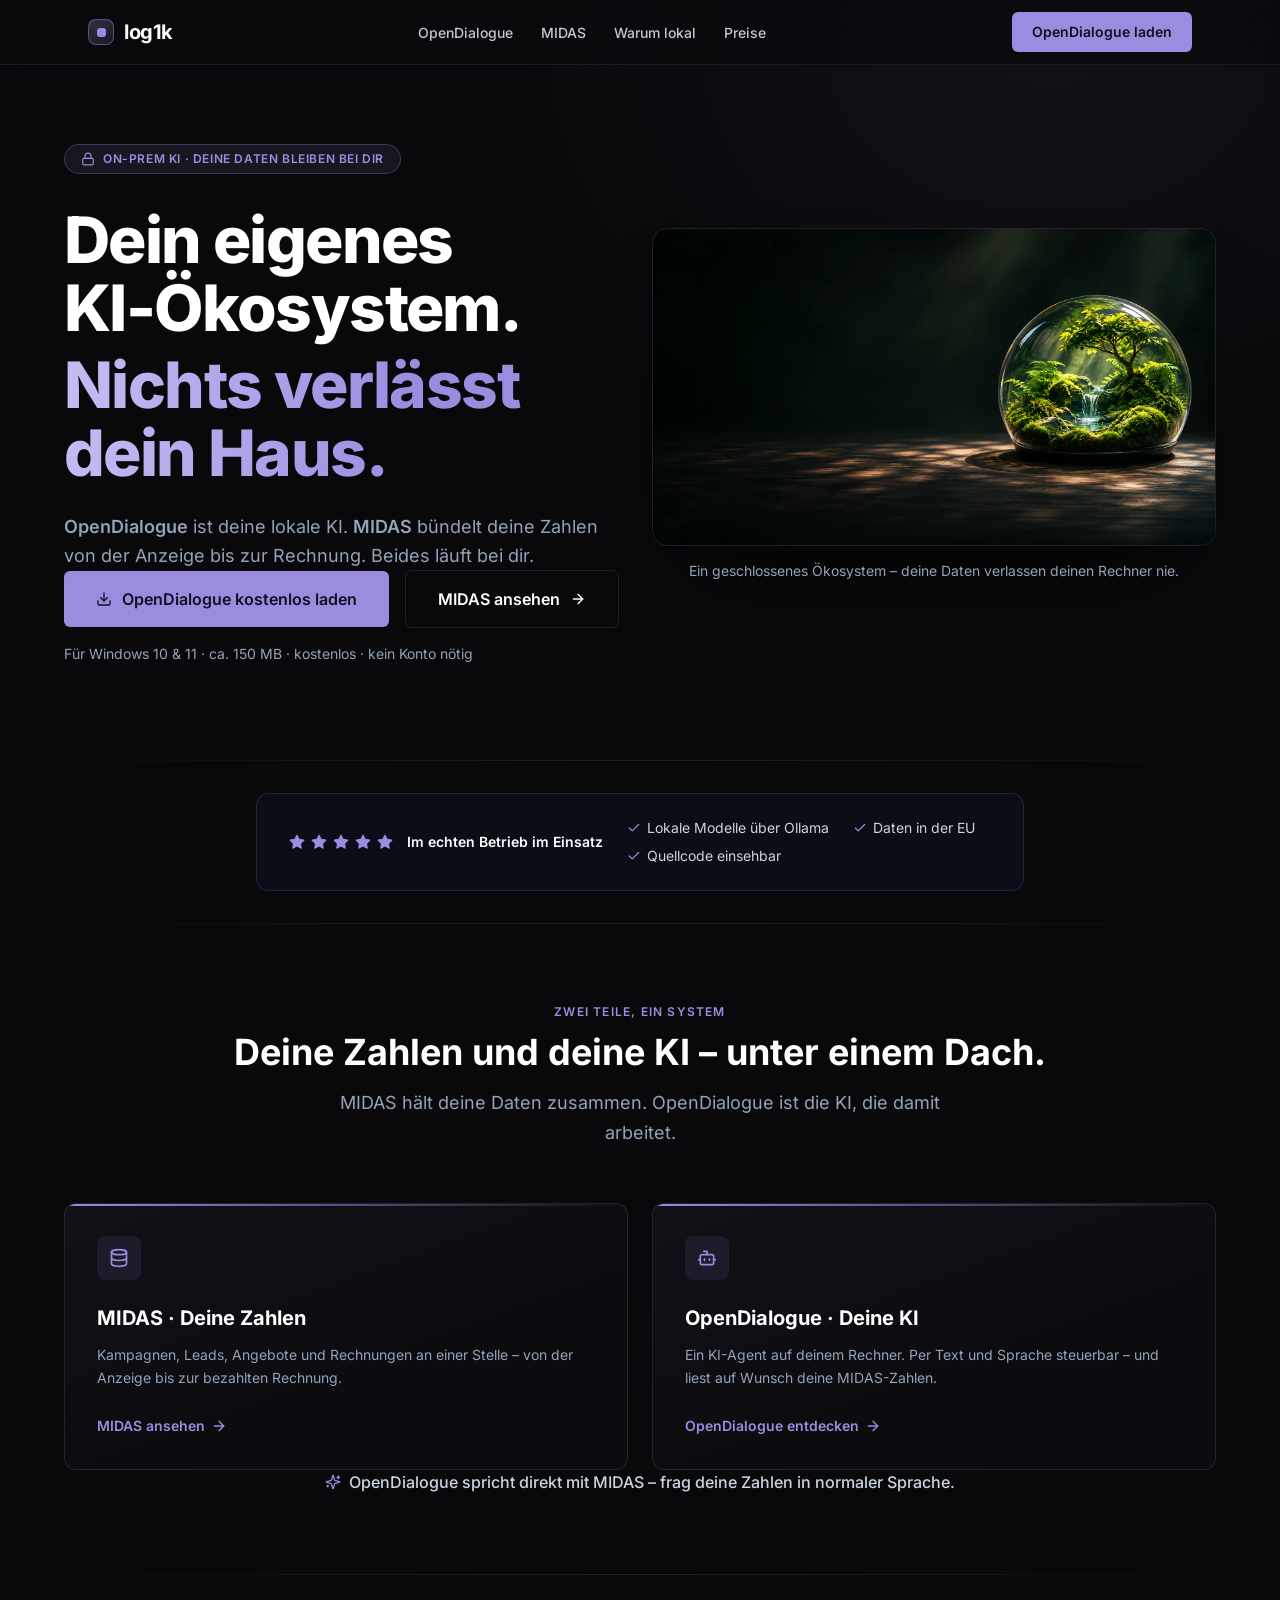
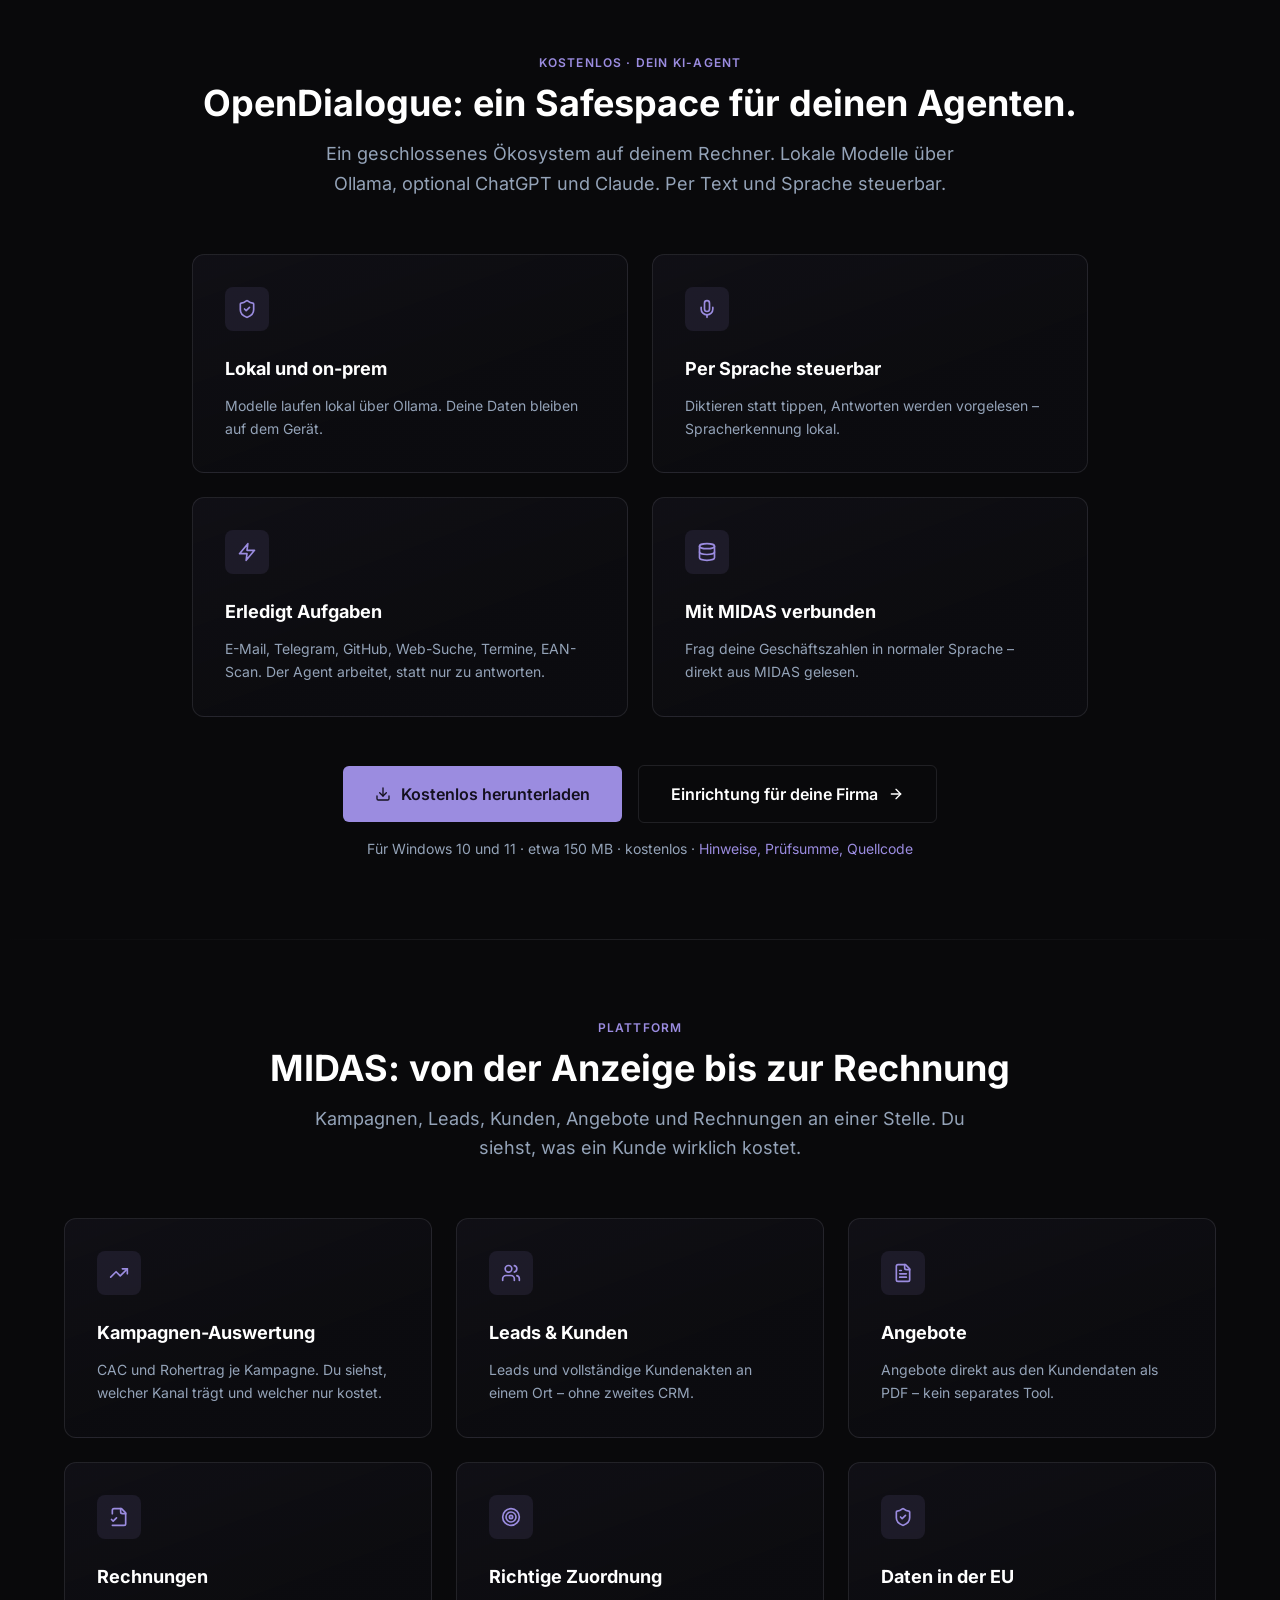
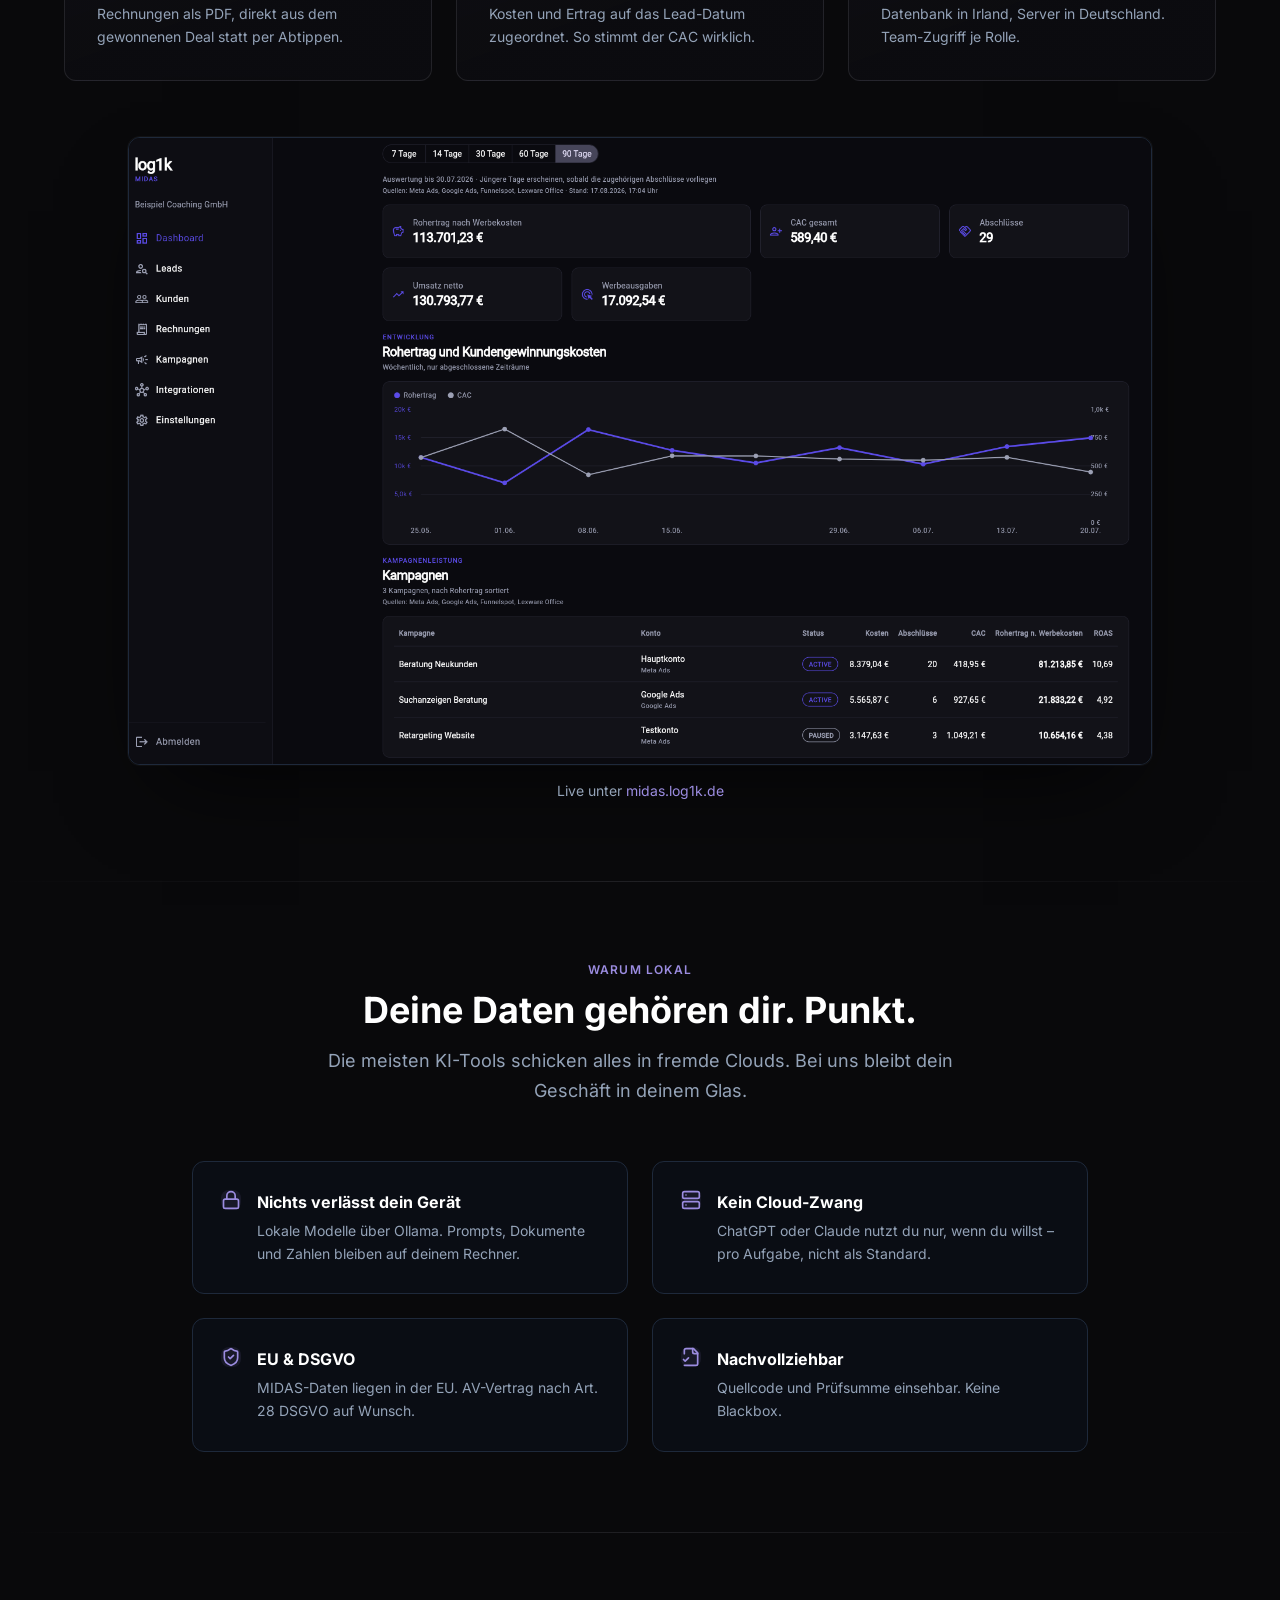
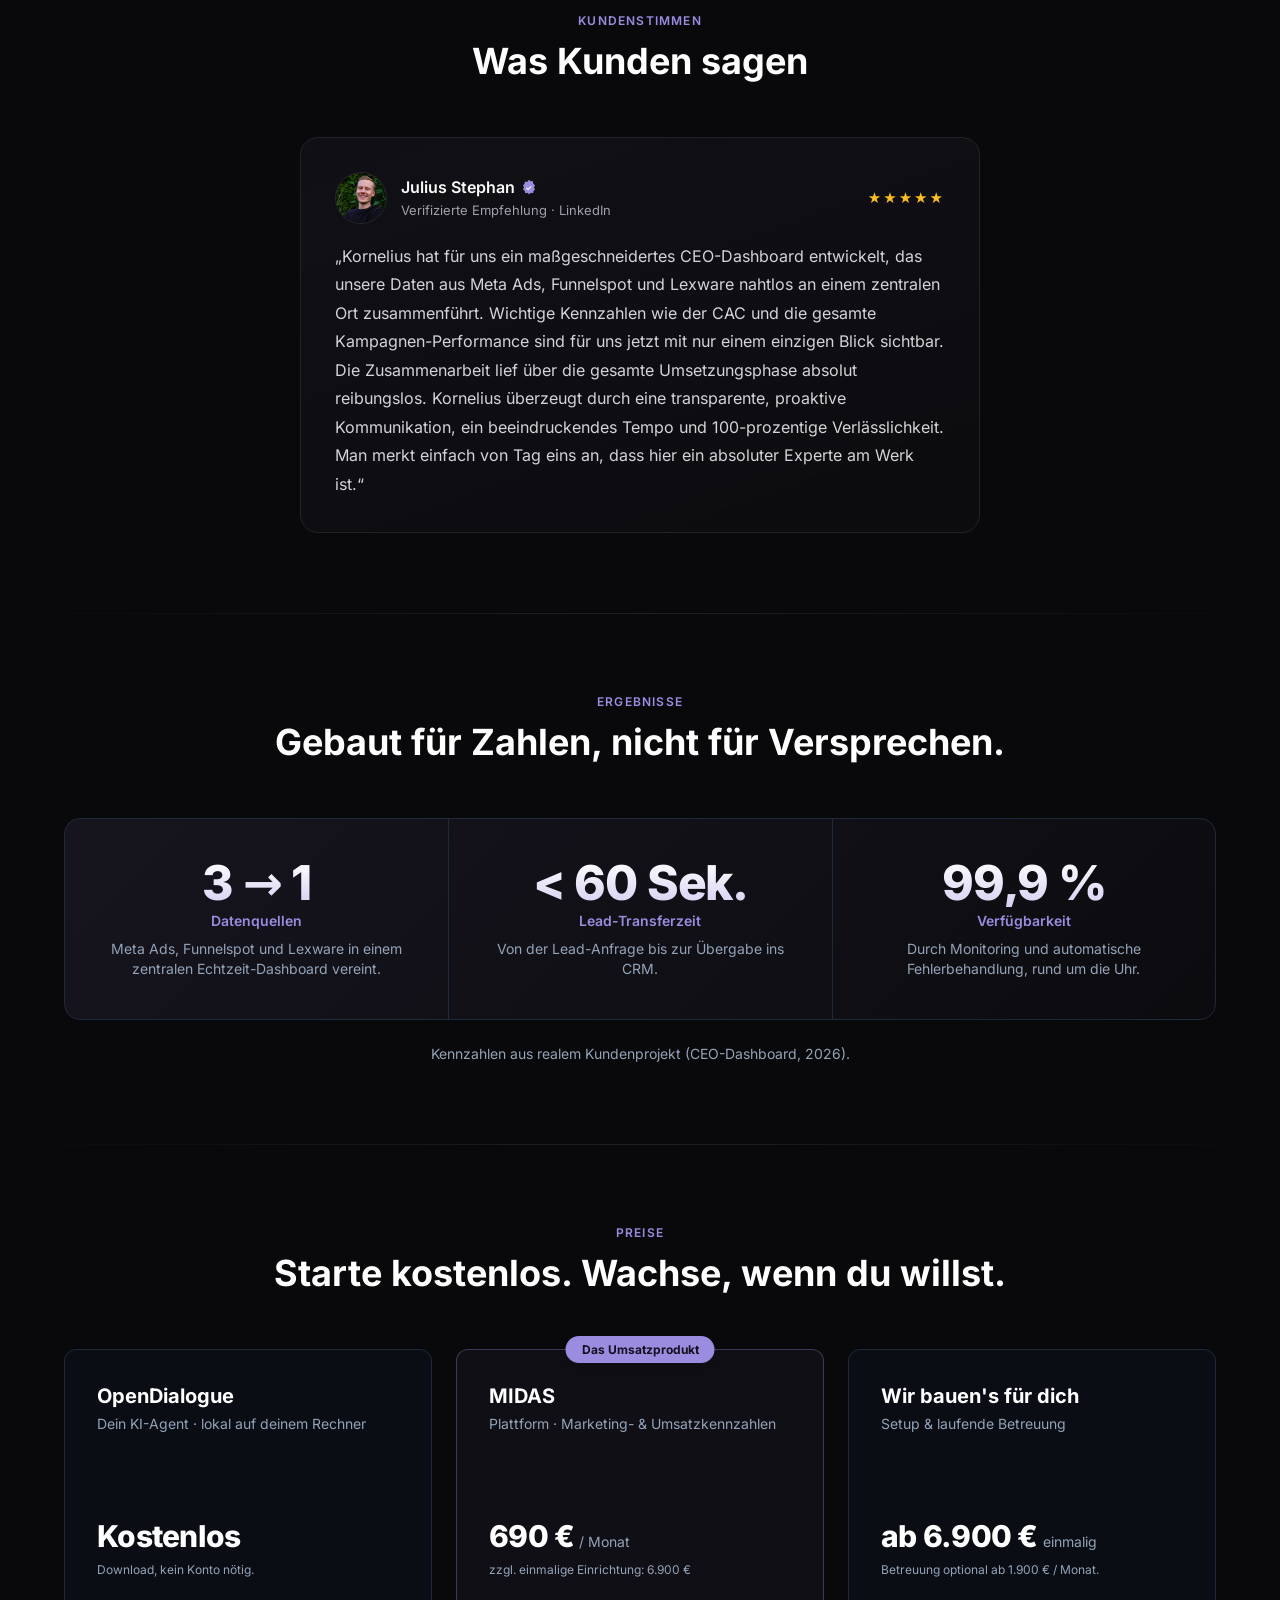
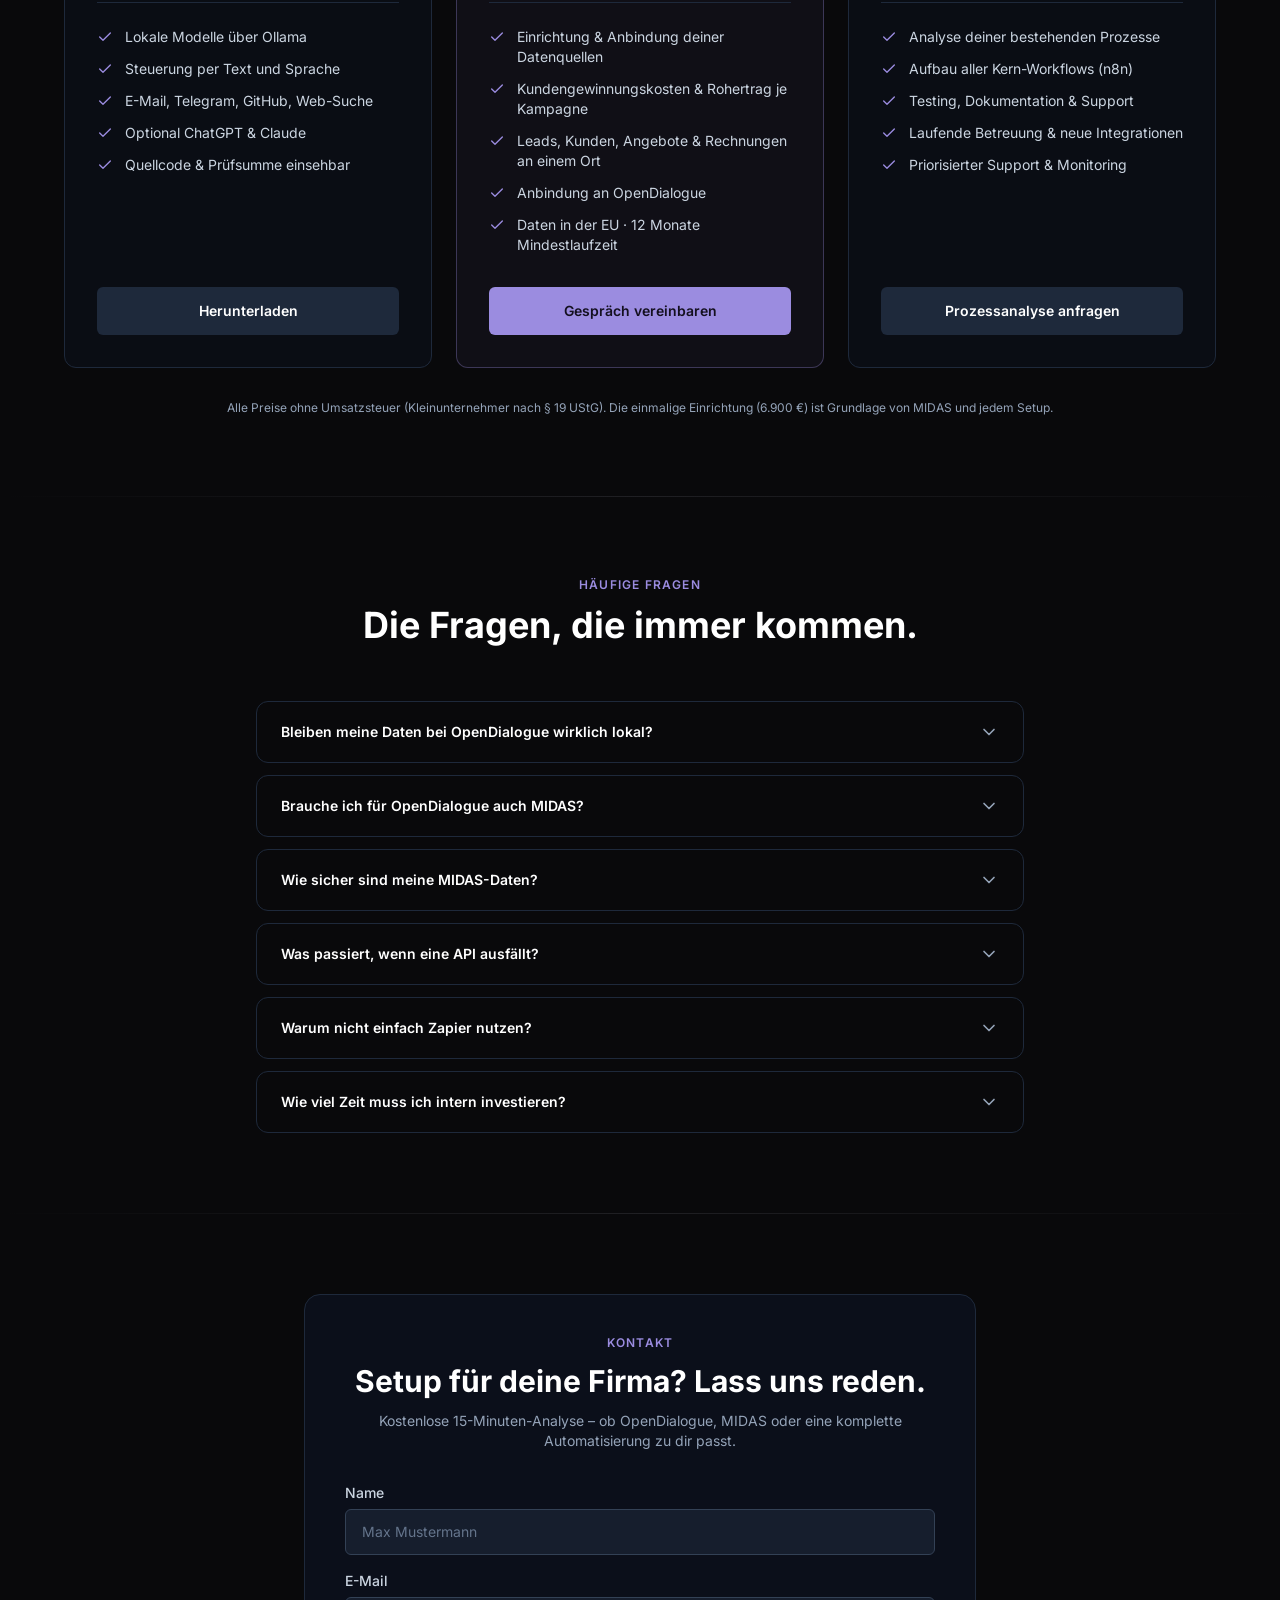
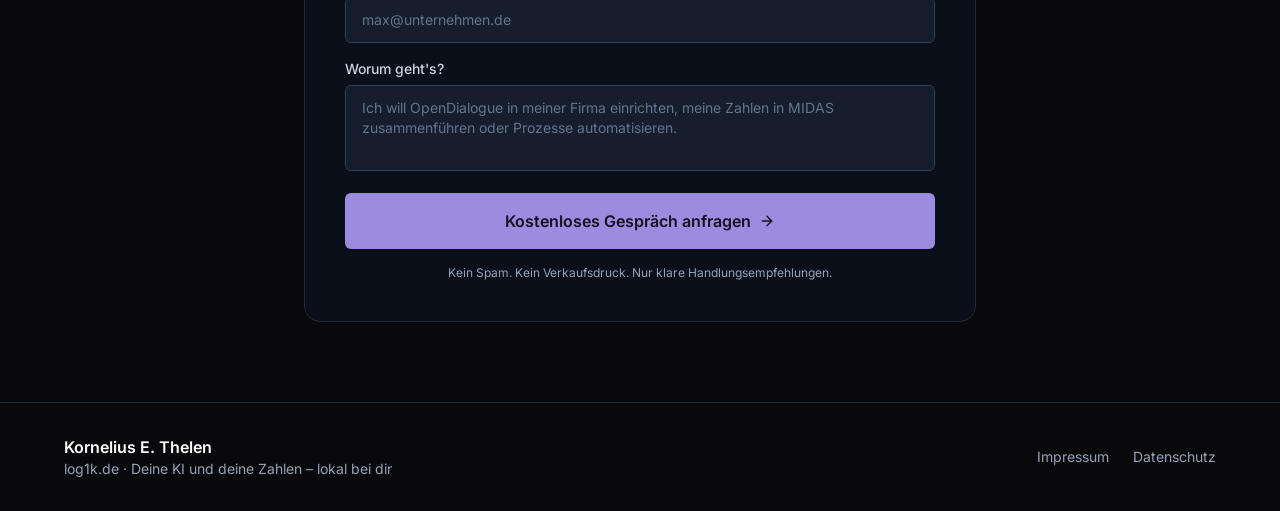
==== commit ce4fec58: "Restyle homepage to a calm, brand-consistent theme Rework the visual design toward a quieter look th" ====
--- a/index.html
+++ b/index.html
@@ -64,27 +64,45 @@
     })();
   </script>
   <style>
-    :root { --brand:#6366f1; --brand-2:#818cf8; --brand-dark:#4f46e5; }
+    /* ---- Calm theme · muted violet accent (brand-consistent with OpenDialogue) ---- */
+    :root {
+      --bg:#0a0a0d;
+      --accent:#9b8ce0;       /* muted, calm violet */
+      --accent-2:#b0a4ee;     /* hover */
+      --accent-ink:#14101f;   /* dark text on the violet button */
+      --line:rgba(196,196,214,0.12);
+    }
     body {
       font-family: 'Inter', system-ui, sans-serif;
-      background-color:#08080b;
-      background-image:
-        radial-gradient(55rem 50rem at 50% -8%, rgba(99,102,241,0.13), transparent 60%),
-        radial-gradient(45rem 40rem at 100% 10%, rgba(99,102,241,0.06), transparent 55%),
-        radial-gradient(42rem 46rem at 0% 52%, rgba(99,102,241,0.05), transparent 55%);
+      background-color:var(--bg);
+      /* one faint, calm ambient instead of several glows */
+      background-image: radial-gradient(60rem 48rem at 82% 4%, rgba(155,140,224,0.06), transparent 60%);
       background-attachment: fixed;
     }
     .nav-blur {
-      backdrop-filter: blur(16px) saturate(140%);
-      -webkit-backdrop-filter: blur(16px) saturate(140%);
-      background: rgba(8, 8, 11, 0.70);
-    }
-
-    /* nav links (own styling: tw.css has no md:flex display utility) */
-    .nav-links { display: none; align-items: center; gap: 1.75rem; }
-    .nav-links a { color:#cbd5e1; font-size:.875rem; font-weight:500; transition: color .2s ease; }
-    .nav-links a:hover { color:#fff; }
-    @media (min-width: 768px) { .nav-links { display: flex; } }
+      backdrop-filter: blur(16px) saturate(130%);
+      -webkit-backdrop-filter: blur(16px) saturate(130%);
+      background: rgba(10, 10, 13, 0.72);
+    }
+
+    /* violet logo mark = shared brand anchor with the OpenDialogue app */
+    .logo-mark {
+      width: 26px; height: 26px; border-radius: 8px;
+      background: linear-gradient(145deg, #332f45, #1a1820);
+      border: 1px solid rgba(155,140,224,0.45);
+      display: inline-flex; align-items: center; justify-content: center;
+    }
+    .logo-mark::after { content:""; width:9px; height:9px; border-radius:3px; background: var(--accent); }
+
+    /* retheme Tailwind brand utilities (tw.css ships indigo) to the calm violet */
+    .text-brand { color: var(--accent); }
+    .bg-brand { background-color: var(--accent); }
+    .bg-brand\/10 { background-color: rgba(155,140,224,0.10); }
+    .bg-brand\/5 { background-color: rgba(155,140,224,0.05); }
+    .border-brand\/25 { border-color: rgba(155,140,224,0.28); }
+    .border-brand\/30 { border-color: rgba(155,140,224,0.32); }
+    .fill-brand { fill: var(--accent); }
+    .hover\:bg-brand-dark:hover { background-color: var(--accent-2); }
 
     /* nav-link jumps land below the fixed header */
     section[id] { scroll-margin-top: 5rem; }
@@ -92,10 +110,10 @@
     /* soft gradient section dividers instead of hard full-width lines */
     main > section.border-t {
       border-top: 1px solid transparent;
-      border-image: linear-gradient(to right, transparent, rgba(148,163,184,0.16), transparent) 1;
-    }
-
-    /* big hero headline – full control via clamp, independent of tw text sizes */
+      border-image: linear-gradient(to right, transparent, rgba(196,196,214,0.12), transparent) 1;
+    }
+
+    /* big hero headline – full control via clamp */
     .display {
       font-size: clamp(2.5rem, 5.2vw, 4rem);
       line-height: 1.07;
@@ -103,29 +121,28 @@
       font-weight: 800;
     }
 
-    /* feature cards: depth + hover lift */
+    /* feature cards: calm, subtle, no colored glow */
     .gradient-card {
-      background: linear-gradient(160deg, rgba(99,102,241,0.09) 0%, rgba(18,18,26,0.35) 60%);
-      border: 1px solid rgba(99,102,241,0.16);
-      transition: transform .28s ease, border-color .28s ease, box-shadow .28s ease;
+      background: linear-gradient(160deg, rgba(155,140,224,0.05) 0%, rgba(18,18,24,0.35) 60%);
+      border: 1px solid var(--line);
+      transition: transform .28s ease, border-color .28s ease;
     }
     .gradient-card:hover {
-      transform: translateY(-5px);
-      border-color: rgba(99,102,241,0.5);
-      box-shadow: 0 18px 50px -18px rgba(99,102,241,0.38);
-    }
-
-    /* product pillar cards (a touch larger, with top accent) */
+      transform: translateY(-4px);
+      border-color: rgba(155,140,224,0.35);
+    }
+
+    /* product pillar cards */
     .pillar {
       position: relative;
-      background: linear-gradient(160deg, rgba(99,102,241,0.10) 0%, rgba(18,18,26,0.40) 62%);
-      border: 1px solid rgba(99,102,241,0.18);
+      background: linear-gradient(160deg, rgba(155,140,224,0.06) 0%, rgba(18,18,24,0.40) 62%);
+      border: 1px solid var(--line);
       overflow: hidden;
     }
     .pillar::before {
       content: "";
-      position: absolute; inset: 0 0 auto 0; height: 3px;
-      background: linear-gradient(90deg, #818cf8, #6366f1 60%, transparent);
+      position: absolute; inset: 0 0 auto 0; height: 2px;
+      background: linear-gradient(90deg, var(--accent), transparent);
     }
 
     /* accordion */
@@ -134,41 +151,42 @@
     .accordion-chevron { transition: transform 0.32s ease; }
     .accordion-chevron.rotated { transform: rotate(180deg); }
     .accordion-item { transition: border-color .2s ease; }
-    .accordion-item:hover { border-color: rgba(99,102,241,0.35); }
+    .accordion-item:hover { border-color: rgba(155,140,224,0.3); }
 
     input:focus, textarea:focus {
       outline: none;
-      border-color: var(--brand);
-      box-shadow: 0 0 0 2px rgba(99,102,241,0.18);
-    }
-
-    /* primary CTA: gradient + glow */
+      border-color: var(--accent);
+      box-shadow: 0 0 0 2px rgba(155,140,224,0.18);
+    }
+
+    /* primary button: calm, flat violet (no glow) */
     .cta {
-      background-image: linear-gradient(180deg, #6366f1, #4f46e5);
-      box-shadow: 0 12px 34px -10px rgba(99,102,241,0.55);
-      transition: box-shadow .25s ease, transform .2s ease;
-    }
-    .cta:hover { box-shadow: 0 16px 46px -10px rgba(99,102,241,0.78); transform: translateY(-1px); }
+      background: var(--accent);
+      color: var(--accent-ink);
+      transition: background-color .2s ease, transform .2s ease;
+    }
+    .cta:hover { background: var(--accent-2); transform: translateY(-1px); }
 
     /* secondary (outline) button */
-    .btn-ghost { border:1px solid #334155; transition: background-color .2s ease, border-color .2s ease; }
-    .btn-ghost:hover { background:#1e293b; border-color:#475569; }
+    .btn-ghost { border:1px solid var(--line); transition: background-color .2s ease, border-color .2s ease; }
+    .btn-ghost:hover { background:rgba(255,255,255,0.03); border-color:rgba(196,196,214,0.24); }
+
+    /* small pill badge */
+    .badge-accent { background: var(--accent); color: var(--accent-ink); }
 
     /* gradient text accents */
-    .hero-accent { background: linear-gradient(92deg, #a5b4fc, #6366f1 62%); -webkit-background-clip: text; background-clip: text; color: transparent; }
-    .stat-num { background: linear-gradient(180deg,#ffffff,#b9bcff); -webkit-background-clip: text; background-clip: text; color: transparent; }
-    .stat-band { background: linear-gradient(135deg, rgba(99,102,241,0.11), rgba(99,102,241,0.02)); }
-
-    /* dashboard screenshot frame */
-    .shot-frame { box-shadow: 0 40px 90px -30px rgba(99,102,241,0.45), 0 0 0 1px rgba(255,255,255,0.05); }
-
-    /* hero terrarium image */
+    .hero-accent { background: linear-gradient(92deg, #c6bcf3, #9b8ce0 62%); -webkit-background-clip: text; background-clip: text; color: transparent; }
+    .stat-num { background: linear-gradient(180deg,#ffffff,#d6cff2); -webkit-background-clip: text; background-clip: text; color: transparent; }
+    .stat-band { background: linear-gradient(135deg, rgba(155,140,224,0.09), rgba(155,140,224,0.02)); }
+
+    /* image frames: calm neutral depth, subtle violet edge */
+    .shot-frame { box-shadow: 0 40px 90px -34px rgba(0,0,0,0.78), 0 0 0 1px rgba(255,255,255,0.04); }
     .hero-shot { position: relative; }
     .hero-shot img {
       width: 100%; height: auto; display: block;
       border-radius: 1rem;
-      border: 1px solid rgba(99,102,241,0.22);
-      box-shadow: 0 40px 100px -32px rgba(99,102,241,0.55), 0 0 0 1px rgba(255,255,255,0.04);
+      border: 1px solid rgba(155,140,224,0.16);
+      box-shadow: 0 50px 95px -42px rgba(0,0,0,0.82);
     }
     .hero-shot figcaption { margin-top: .9rem; }
 
@@ -177,7 +195,7 @@
     .reveal.in { opacity: 1; transform: none; }
     @media (prefers-reduced-motion: reduce){ .reveal { opacity: 1 !important; transform: none !important; transition: none; } }
 
-    .ts-card{max-width:680px;margin:0 auto;background:linear-gradient(160deg,rgba(99,102,241,0.07),rgba(14,14,17,0.6));border:1px solid #27272a;border-radius:18px;padding:34px;}
+    .ts-card{max-width:680px;margin:0 auto;background:linear-gradient(160deg,rgba(155,140,224,0.05),rgba(14,14,18,0.6));border:1px solid #23232a;border-radius:18px;padding:34px;}
     .ts-top{display:flex;align-items:center;gap:14px;margin-bottom:18px;}
     .ts-avatar{width:52px;height:52px;border-radius:50%;object-fit:cover;border:1px solid #27272a;}
     .ts-name{display:flex;align-items:center;gap:6px;font-weight:600;color:#fafafa;font-size:16px;}
@@ -185,16 +203,12 @@
     .ts-role{color:#a1a1aa;font-size:13px;margin-top:2px;}
     .ts-stars{margin-left:auto;color:#fbbf24;letter-spacing:2px;font-size:15px;}
     .ts-quote{color:#d4d4d8;font-size:16px;line-height:1.78;margin:0;}
-    .hero-glow {
-      position: absolute;
-      width: 820px;
-      height: 820px;
-      background: radial-gradient(circle, rgba(99,102,241,0.14) 0%, transparent 68%);
-      pointer-events: none;
-      left: 50%;
-      transform: translateX(-50%);
-      top: -120px;
-    }
+
+    /* nav links (own styling: tw.css has no md:flex display utility) */
+    .nav-links { display: none; align-items: center; gap: 1.75rem; }
+    .nav-links a { color:#c6c6d0; font-size:.875rem; font-weight:500; transition: color .2s ease; }
+    .nav-links a:hover { color:#fff; }
+    @media (min-width: 768px) { .nav-links { display: flex; } }
   </style>
 </head>
 <body class="bg-zinc-950 text-white antialiased">
@@ -202,14 +216,17 @@
   <!-- NAV -->
   <header class="fixed top-0 left-0 right-0 z-50 nav-blur border-b border-slate-800/60">
     <div class="max-w-6xl mx-auto px-6 h-16 flex items-center justify-between">
-      <a href="/" class="text-white font-bold text-xl tracking-tight hover:opacity-80 transition-opacity">log1k</a>
+      <a href="/" class="flex items-center gap-2.5 hover:opacity-80 transition-opacity">
+        <span class="logo-mark"></span>
+        <span class="text-white font-bold text-xl tracking-tight">log1k</span>
+      </a>
       <nav class="nav-links">
         <a href="#opendialogue">OpenDialogue</a>
         <a href="#midas">MIDAS</a>
         <a href="#onprem">Warum lokal</a>
         <a href="#preise">Preise</a>
       </nav>
-      <a href="https://download.log1k.de/opendialogue/OpenDialogue-Setup.exe" class="bg-brand hover:bg-brand-dark text-white text-sm font-semibold px-5 py-2.5 rounded-md transition-colors duration-200">
+      <a href="https://download.log1k.de/opendialogue/OpenDialogue-Setup.exe" class="cta text-sm font-semibold px-5 py-2.5 rounded-md">
         OpenDialogue laden
       </a>
     </div>
@@ -218,7 +235,6 @@
   <main>
   <!-- HERO -->
   <section class="relative pt-36 pb-24 px-6 overflow-hidden">
-    <div class="hero-glow"></div>
     <div class="relative max-w-6xl mx-auto grid md:grid-cols-2 gap-6 items-center">
       <div>
         <div class="inline-flex items-center gap-2 bg-brand/10 border border-brand/25 text-brand text-xs font-semibold px-4 py-1.5 rounded-full mb-8 tracking-wider uppercase">
@@ -233,7 +249,7 @@
           <strong class="text-slate-200 font-semibold">OpenDialogue</strong> ist deine lokale KI. <strong class="text-slate-200 font-semibold">MIDAS</strong> bündelt deine Zahlen von der Anzeige bis zur Rechnung. Beides läuft bei dir.
         </p>
         <div class="flex flex-col sm:flex-row items-center gap-4">
-          <a href="https://download.log1k.de/opendialogue/OpenDialogue-Setup.exe" class="cta inline-flex items-center gap-2.5 text-white font-semibold px-8 py-4 rounded-md text-base">
+          <a href="https://download.log1k.de/opendialogue/OpenDialogue-Setup.exe" class="cta inline-flex items-center gap-2.5 font-semibold px-8 py-4 rounded-md text-base">
             <i data-lucide="download" class="w-4 h-4"></i>
             OpenDialogue kostenlos laden
           </a>
@@ -367,7 +383,7 @@
 
       <div class="text-center">
         <div class="flex flex-col sm:flex-row items-center justify-center gap-4">
-          <a href="https://download.log1k.de/opendialogue/OpenDialogue-Setup.exe" class="cta inline-flex items-center gap-2.5 text-white font-semibold px-8 py-4 rounded-md text-base">
+          <a href="https://download.log1k.de/opendialogue/OpenDialogue-Setup.exe" class="cta inline-flex items-center gap-2.5 font-semibold px-8 py-4 rounded-md text-base">
             <i data-lucide="download" class="w-4 h-4"></i>
             Kostenlos herunterladen
           </a>
@@ -534,7 +550,7 @@
           <div>
             <div class="ts-name">
               Julius Stephan
-              <svg class="ts-verified" viewBox="0 0 24 24" width="16" height="16"><path fill="#6366f1" d="M12 1l2.4 2.4 3.3-.5.5 3.3L21 9.6l-1.5 3 1.5 3-2.3 2.4-.5 3.3-3.3-.5L12 23l-2.4-2.2-3.3.5-.5-3.3L3 15.6l1.5-3L3 9.6l2.3-2.4.5-3.3 3.3.5z"/><path fill="#fff" d="M10.6 14.6l-2-2-1.1 1.1 3.1 3.1 5.3-5.3-1.1-1.1z"/></svg>
+              <svg class="ts-verified" viewBox="0 0 24 24" width="16" height="16"><path fill="#9b8ce0" d="M12 1l2.4 2.4 3.3-.5.5 3.3L21 9.6l-1.5 3 1.5 3-2.3 2.4-.5 3.3-3.3-.5L12 23l-2.4-2.2-3.3.5-.5-3.3L3 15.6l1.5-3L3 9.6l2.3-2.4.5-3.3 3.3.5z"/><path fill="#fff" d="M10.6 14.6l-2-2-1.1 1.1 3.1 3.1 5.3-5.3-1.1-1.1z"/></svg>
             </div>
             <div class="ts-role">Verifizierte Empfehlung &middot; LinkedIn</div>
           </div>
@@ -613,7 +629,7 @@
         <!-- MIDAS: hervorgehoben -->
         <div class="relative bg-brand/5 border border-brand/30 rounded-xl p-8 flex flex-col">
           <div class="absolute -top-3.5 left-1/2 -translate-x-1/2">
-            <span class="bg-brand text-white text-xs font-bold px-4 py-1.5 rounded-full whitespace-nowrap shadow-lg shadow-brand/30">
+            <span class="badge-accent text-xs font-bold px-4 py-1.5 rounded-full whitespace-nowrap shadow-lg">
               Das Umsatzprodukt
             </span>
           </div>
@@ -632,7 +648,7 @@
             <li class="flex items-start gap-3 text-sm text-slate-300"><i data-lucide="check" class="w-4 h-4 text-brand mt-0.5 shrink-0"></i>Anbindung an OpenDialogue</li>
             <li class="flex items-start gap-3 text-sm text-slate-300"><i data-lucide="check" class="w-4 h-4 text-brand mt-0.5 shrink-0"></i>Daten in der EU &middot; 12 Monate Mindestlaufzeit</li>
           </ul>
-          <a href="#kontakt" class="cta block text-center text-white font-semibold px-6 py-3.5 rounded-md text-sm">
+          <a href="#kontakt" class="cta block text-center font-semibold px-6 py-3.5 rounded-md text-sm">
             Gespräch vereinbaren
           </a>
         </div>
@@ -755,7 +771,7 @@
               class="w-full bg-slate-800/60 border border-slate-700 rounded-md px-4 py-3 text-white placeholder-slate-500 text-sm transition-all resize-none"></textarea>
           </div>
           <button type="submit" id="auditSubmit"
-            class="cta w-full text-white font-semibold py-4 rounded-md flex items-center justify-center gap-2">
+            class="cta w-full font-semibold py-4 rounded-md flex items-center justify-center gap-2">
             Kostenloses Gespräch anfragen
             <i data-lucide="arrow-right" class="w-4 h-4"></i>
           </button>
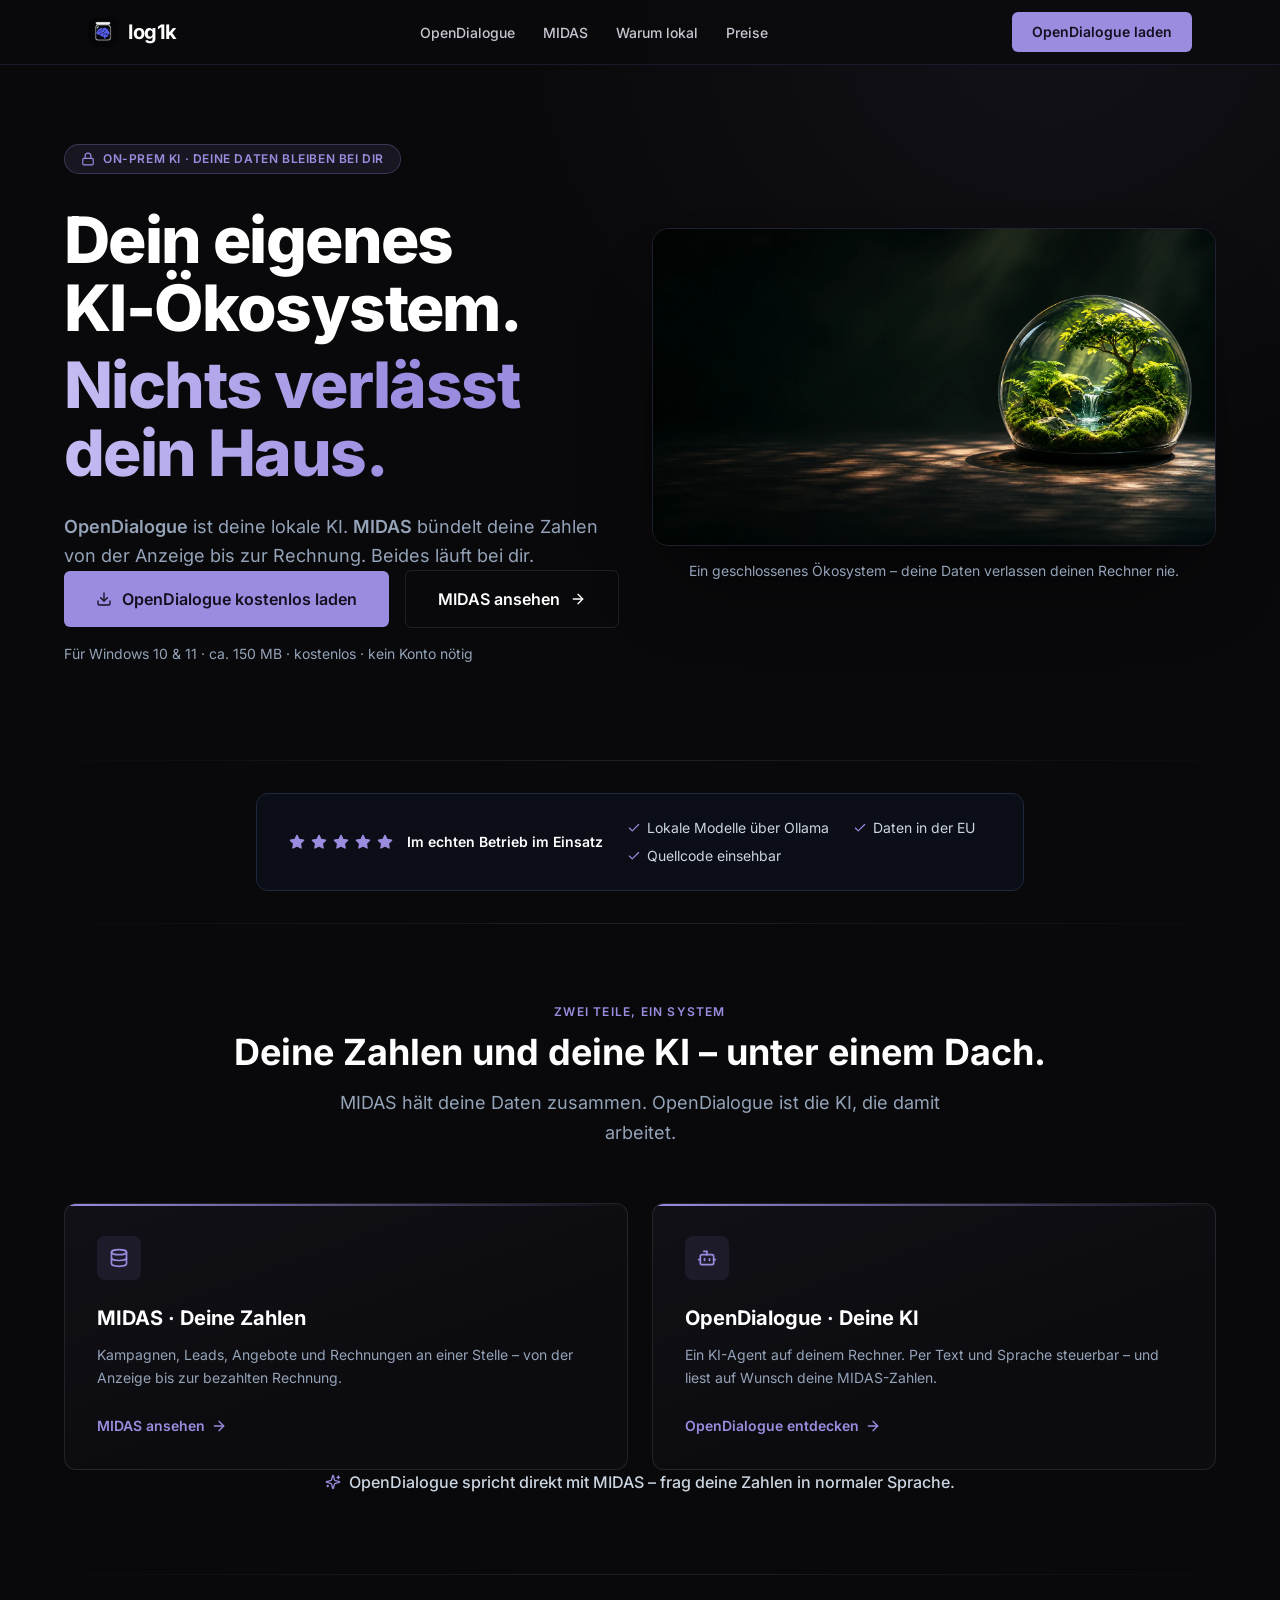
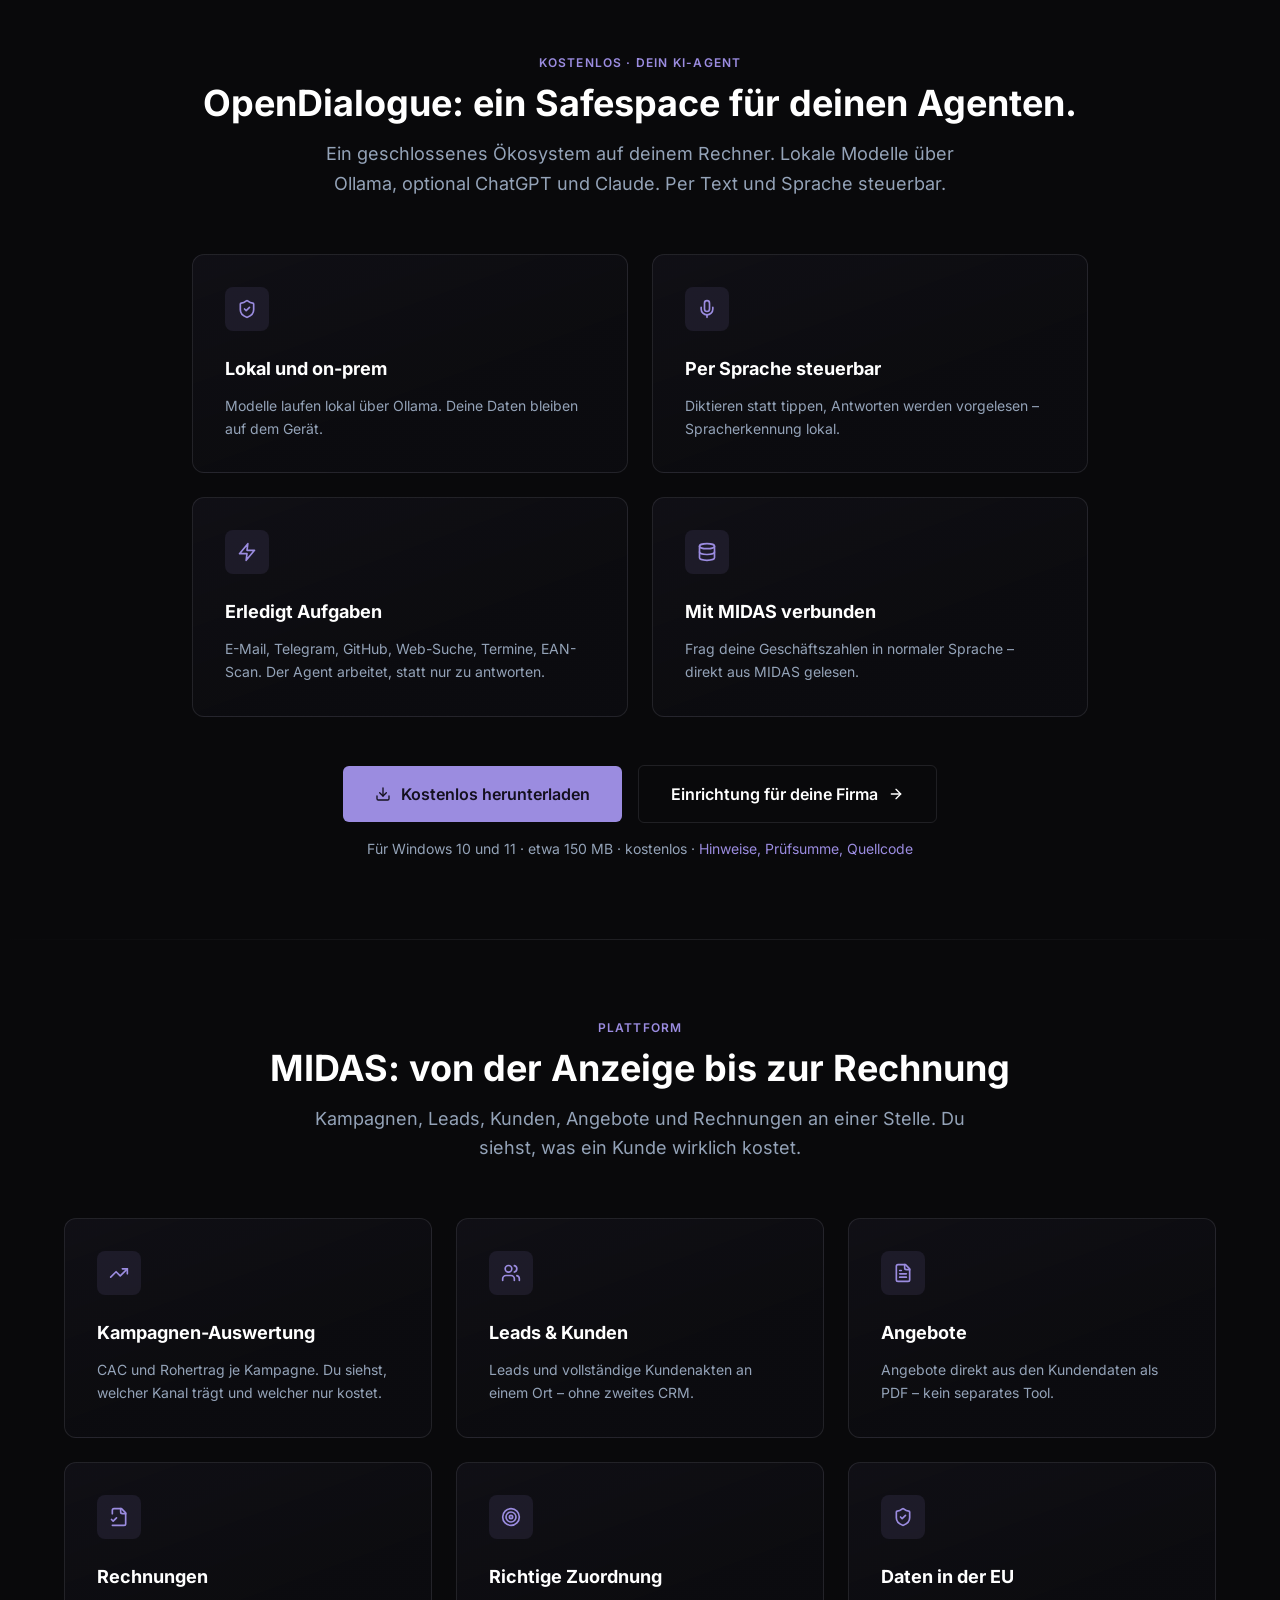
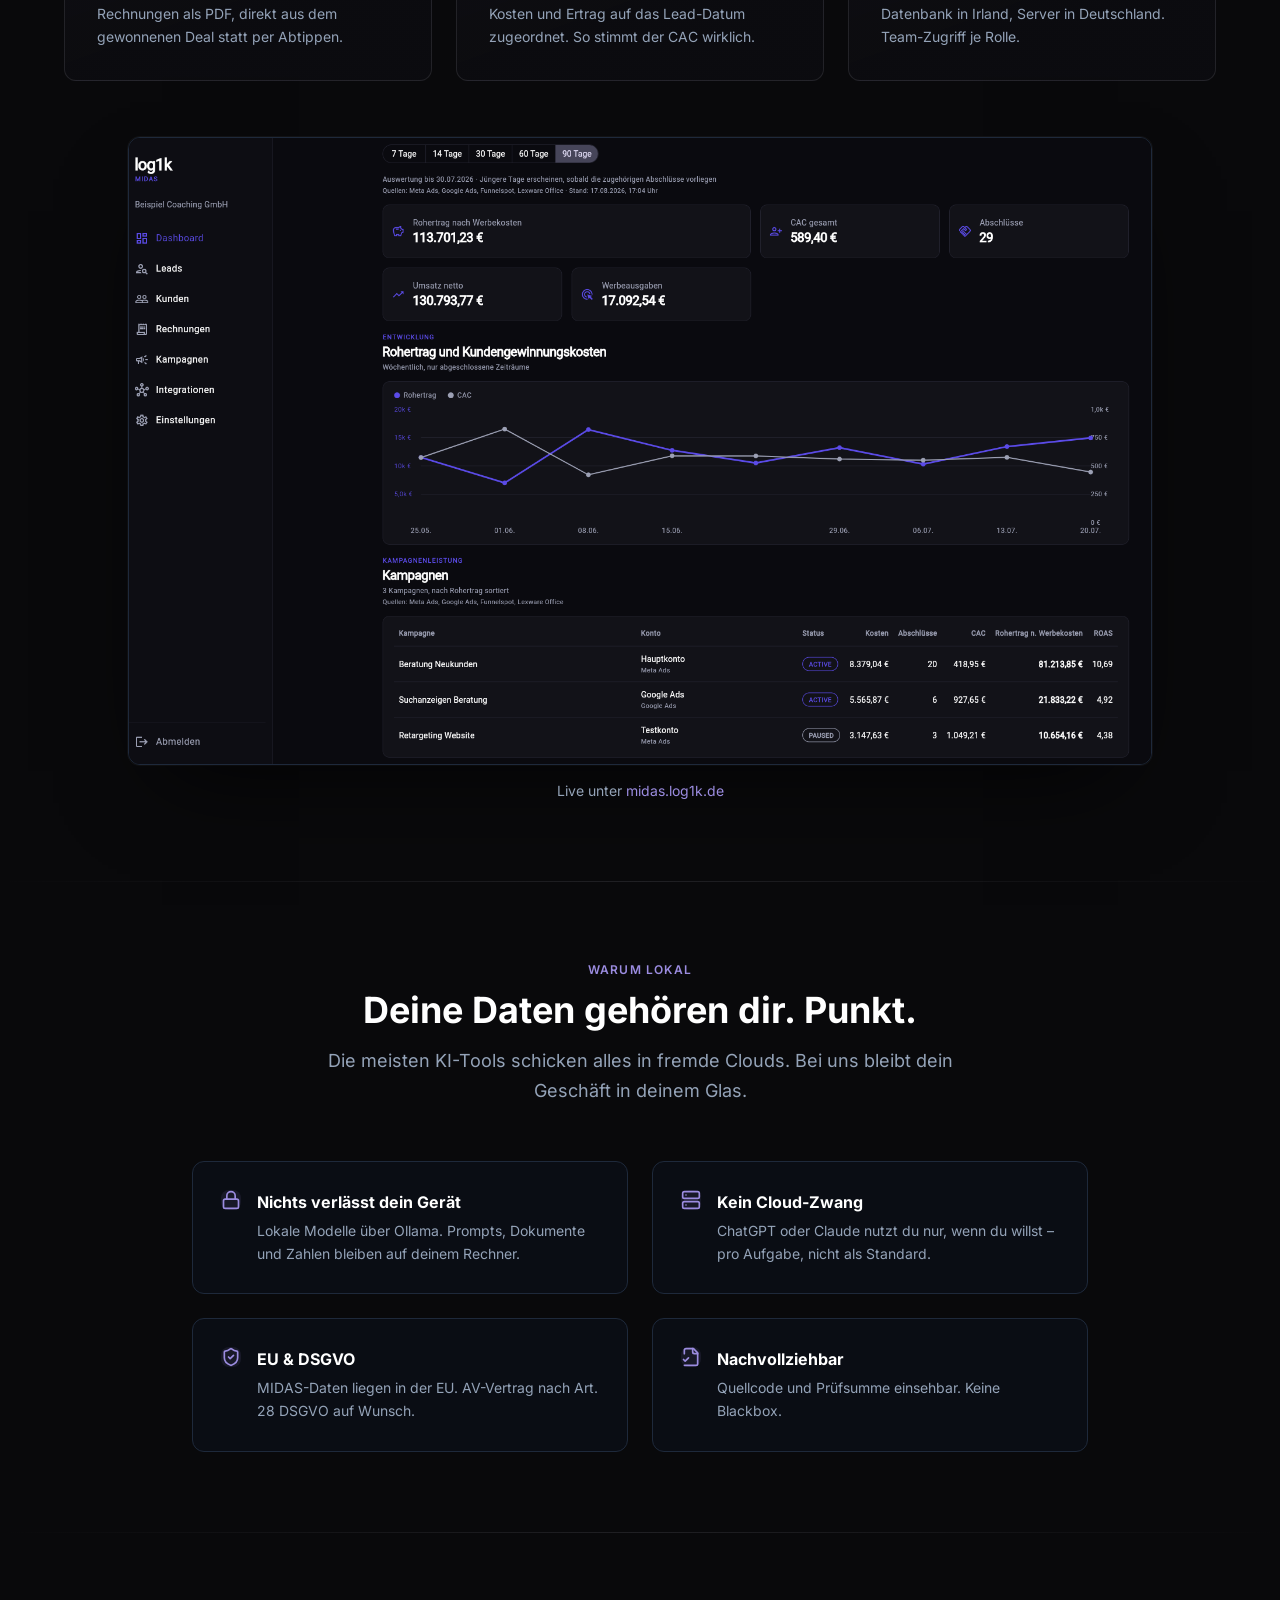
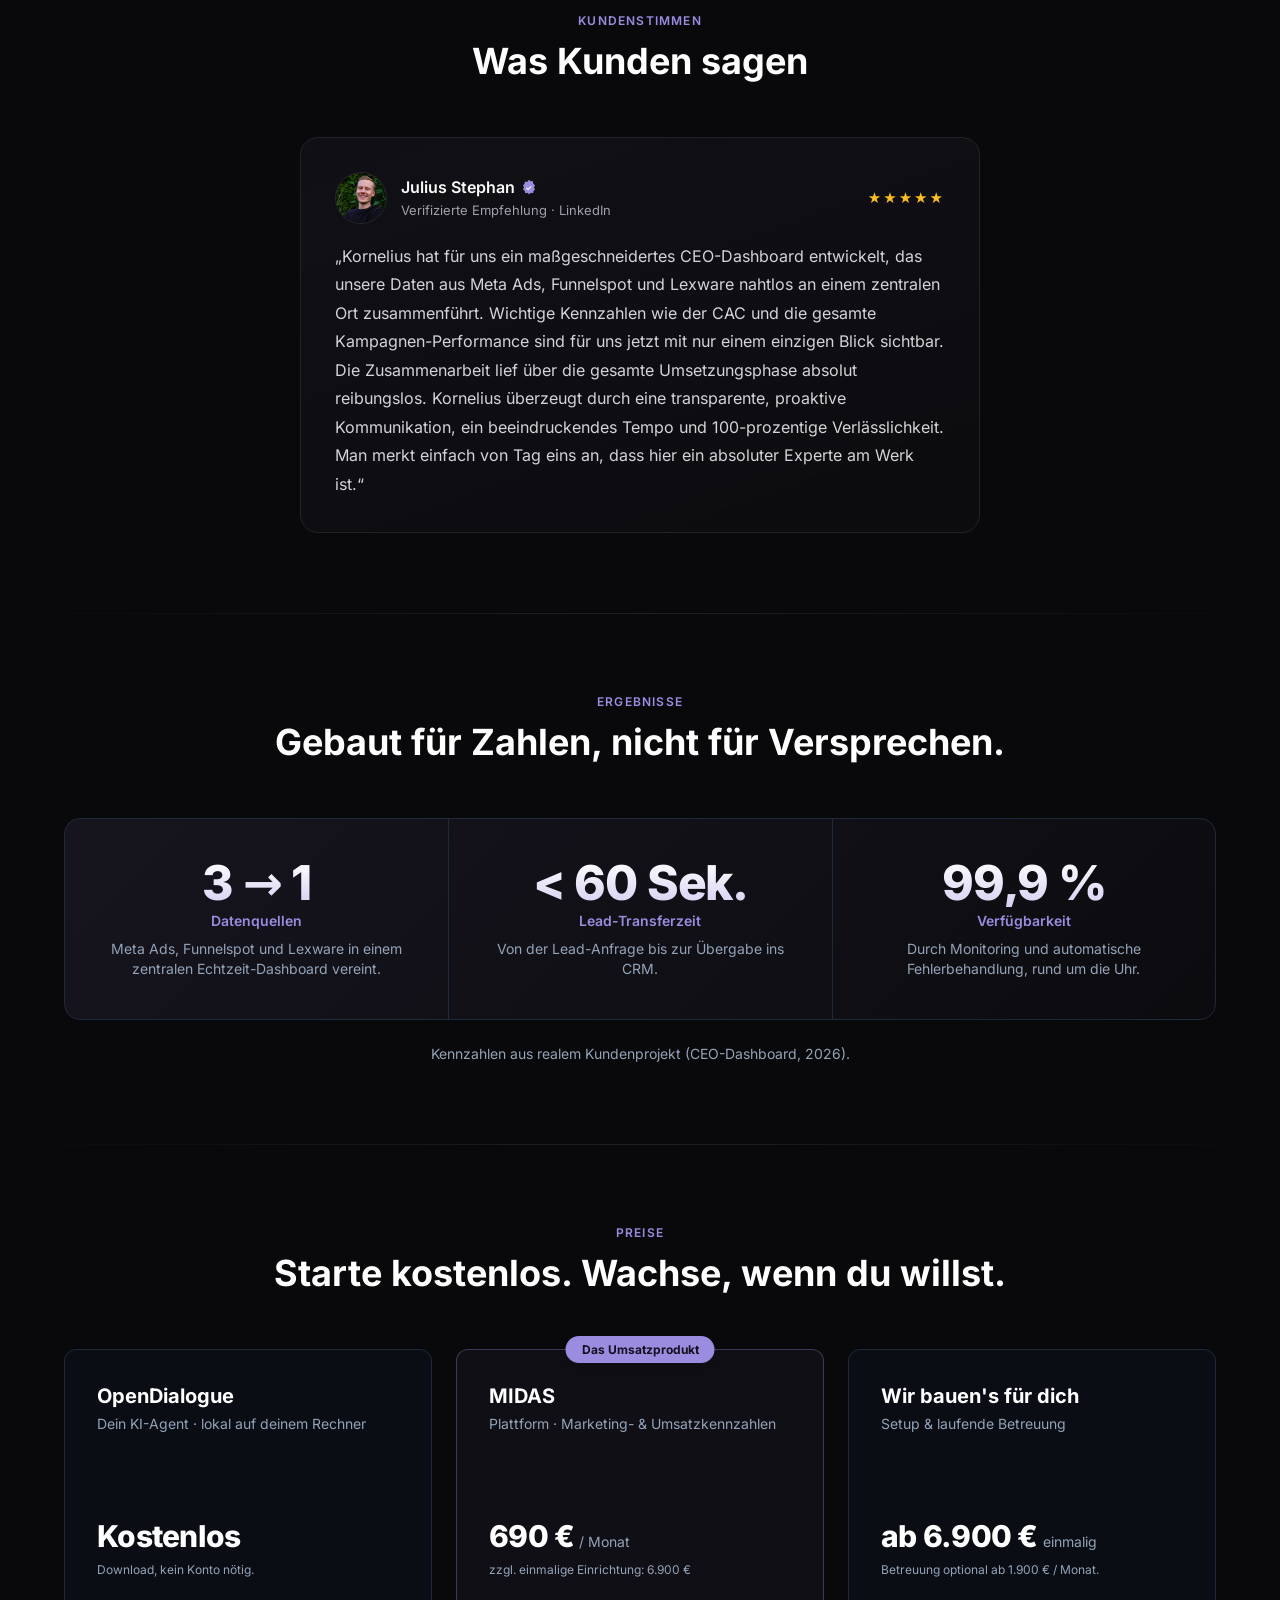
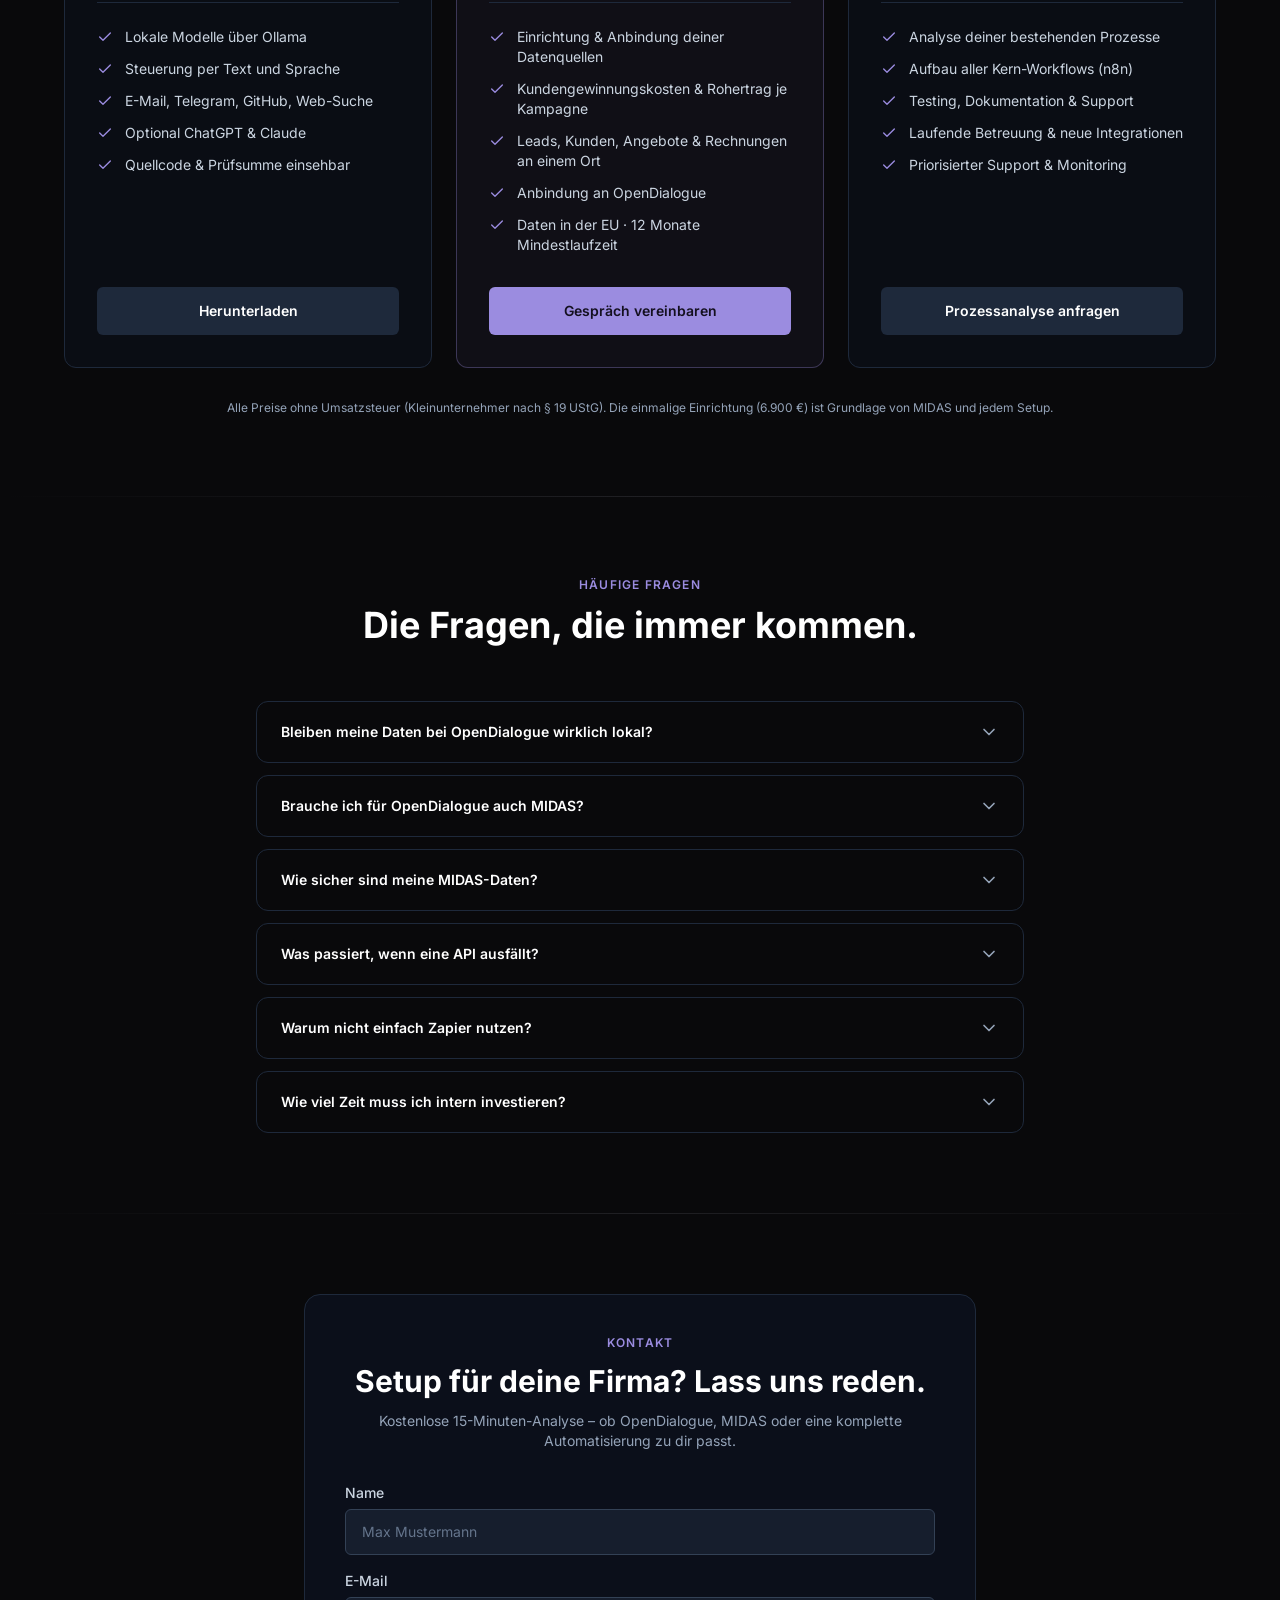
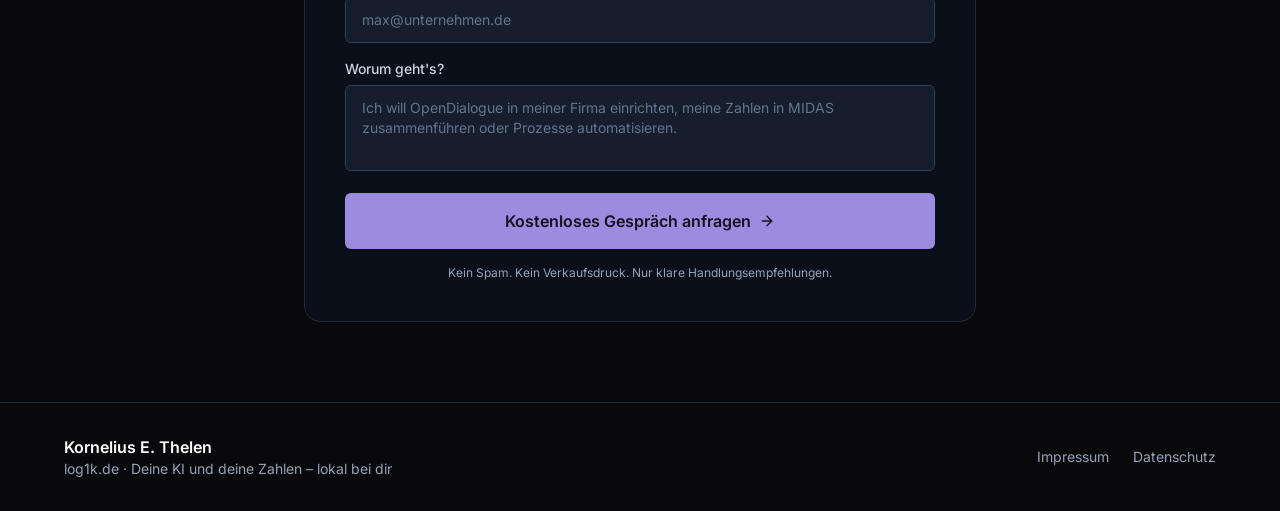
==== commit c6eee8b1: "Use the brain-in-jar logo in the nav and as favicon Replace the placeholder nav mark with the real O" ====
--- a/index.html
+++ b/index.html
@@ -7,6 +7,7 @@
   <meta name="description" content="OpenDialogue: deine KI lokal auf deinem Rechner, deine Daten bleiben bei dir. MIDAS: deine Geschäftszahlen von der Anzeige bis zur Rechnung an einem Ort. Läuft bei dir, nicht in fremden Clouds.">
   <meta name="robots" content="index, follow">
   <link rel="canonical" href="https://log1k.de">
+  <link rel="icon" type="image/webp" href="/assets/images/logo.webp">
   <meta property="og:title" content="log1k: Dein eigenes KI-Ökosystem">
   <meta property="og:description" content="Deine KI und deine Geschäftszahlen – lokal auf deinen Geräten. OpenDialogue läuft auf deinem Rechner, MIDAS führt deine Zahlen zusammen. Nichts verlässt dein Haus.">
   <meta property="og:type" content="website">
@@ -85,15 +86,6 @@
       background: rgba(10, 10, 13, 0.72);
     }
 
-    /* violet logo mark = shared brand anchor with the OpenDialogue app */
-    .logo-mark {
-      width: 26px; height: 26px; border-radius: 8px;
-      background: linear-gradient(145deg, #332f45, #1a1820);
-      border: 1px solid rgba(155,140,224,0.45);
-      display: inline-flex; align-items: center; justify-content: center;
-    }
-    .logo-mark::after { content:""; width:9px; height:9px; border-radius:3px; background: var(--accent); }
-
     /* retheme Tailwind brand utilities (tw.css ships indigo) to the calm violet */
     .text-brand { color: var(--accent); }
     .bg-brand { background-color: var(--accent); }
@@ -217,7 +209,7 @@
   <header class="fixed top-0 left-0 right-0 z-50 nav-blur border-b border-slate-800/60">
     <div class="max-w-6xl mx-auto px-6 h-16 flex items-center justify-between">
       <a href="/" class="flex items-center gap-2.5 hover:opacity-80 transition-opacity">
-        <span class="logo-mark"></span>
+        <img src="assets/images/logo.webp" alt="log1k" width="30" height="30" class="rounded-lg" style="display:block">
         <span class="text-white font-bold text-xl tracking-tight">log1k</span>
       </a>
       <nav class="nav-links">
